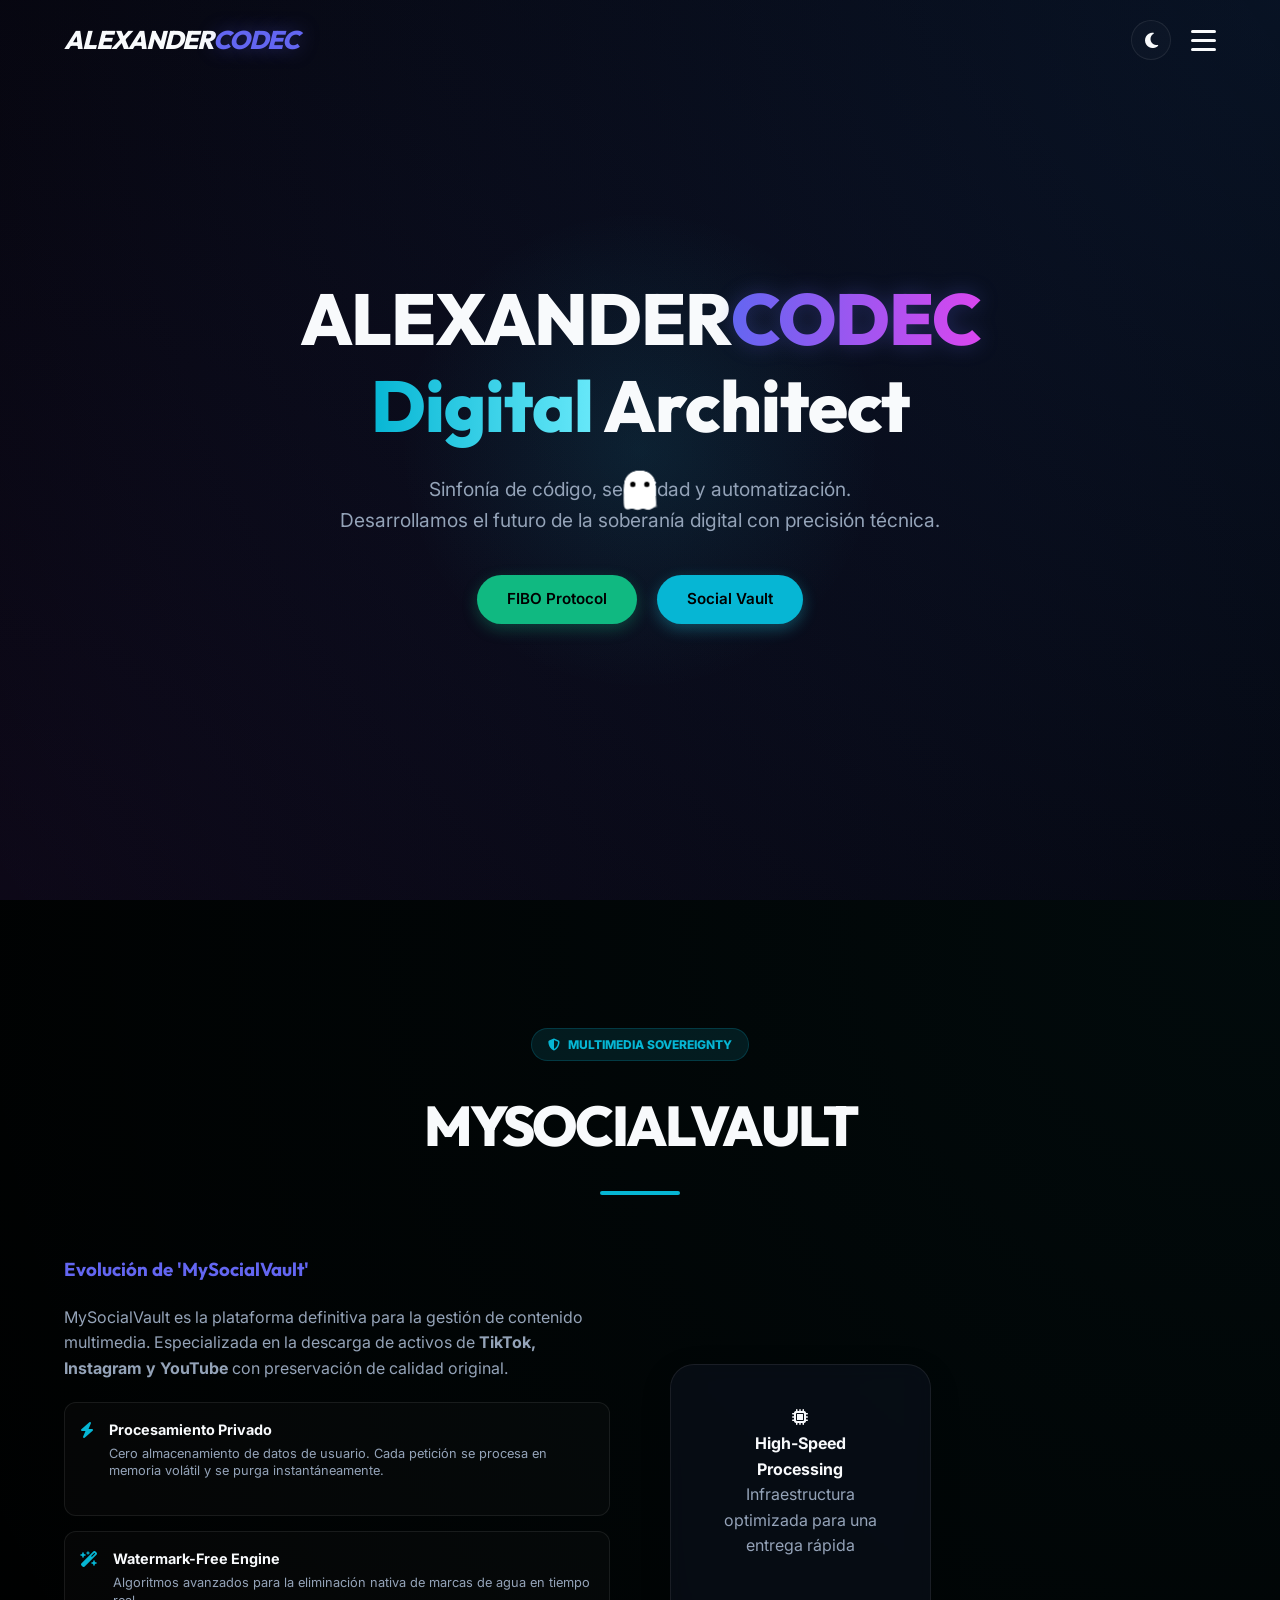
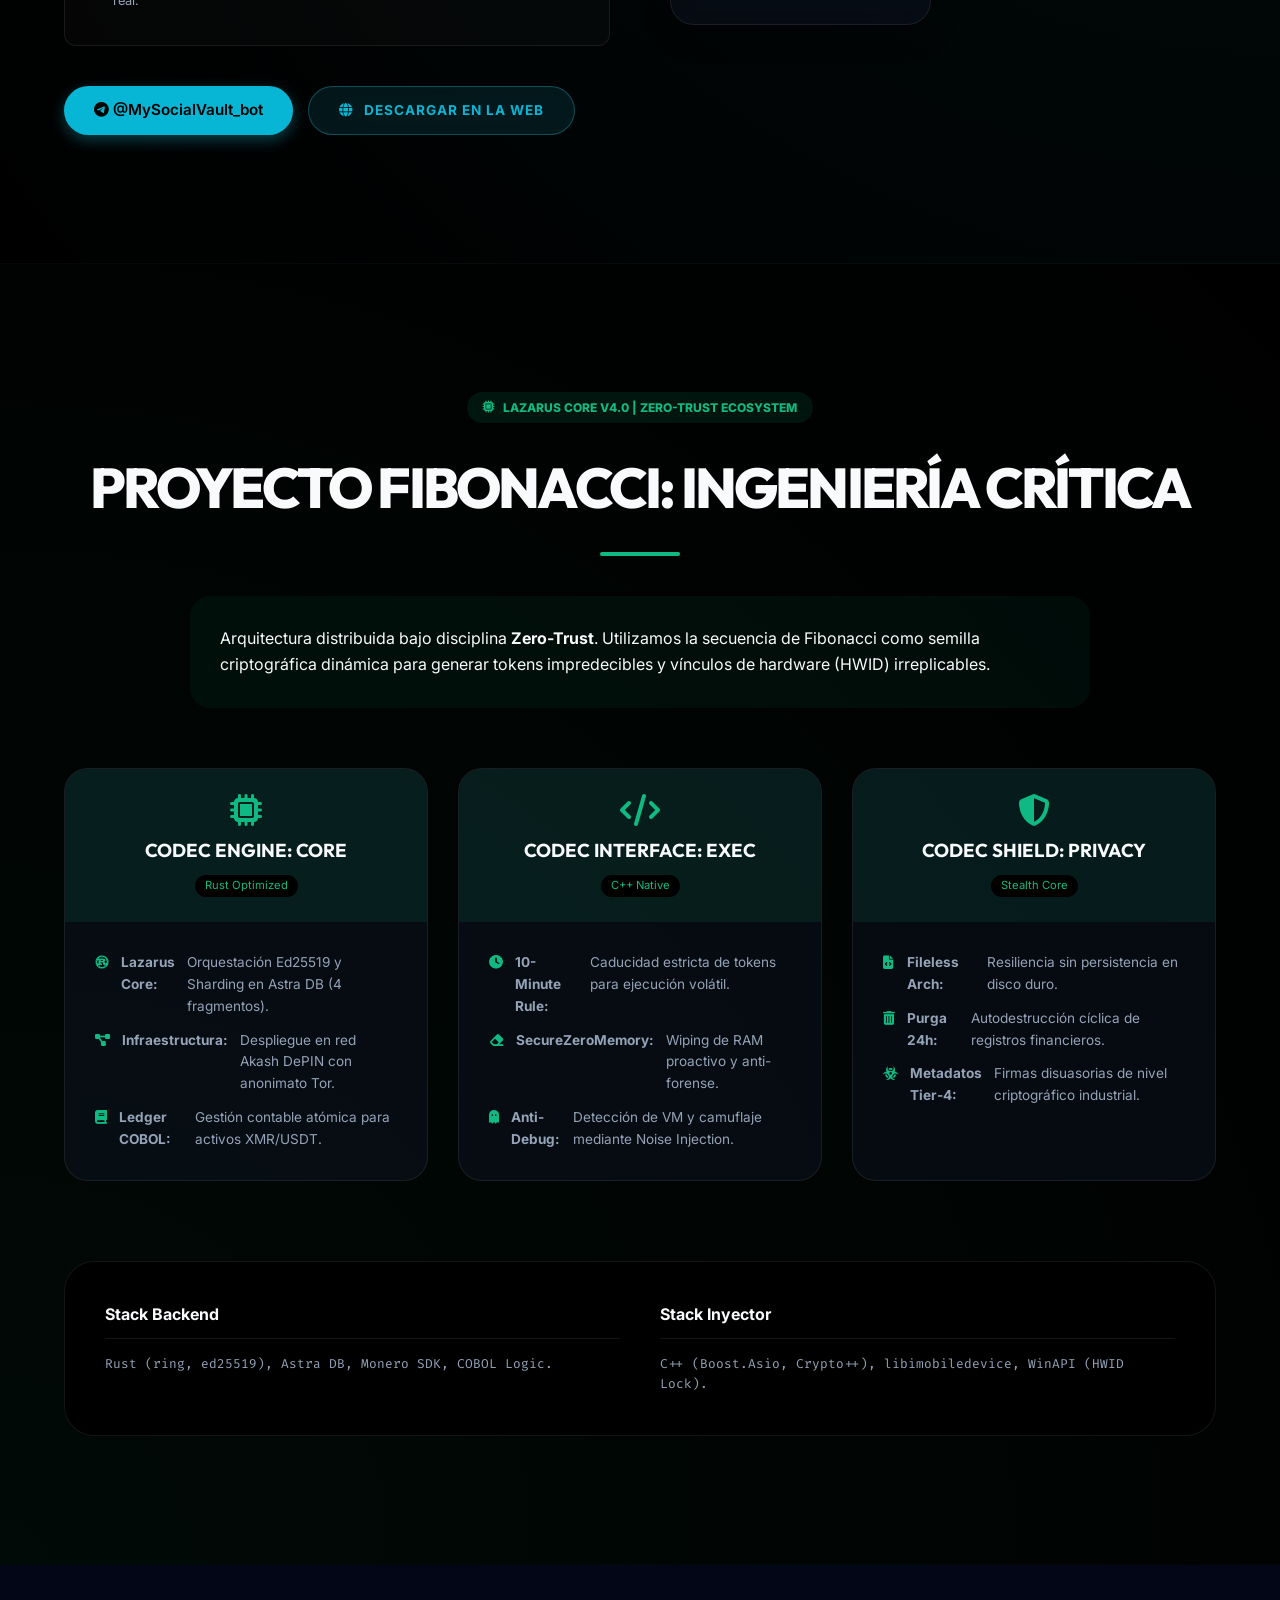
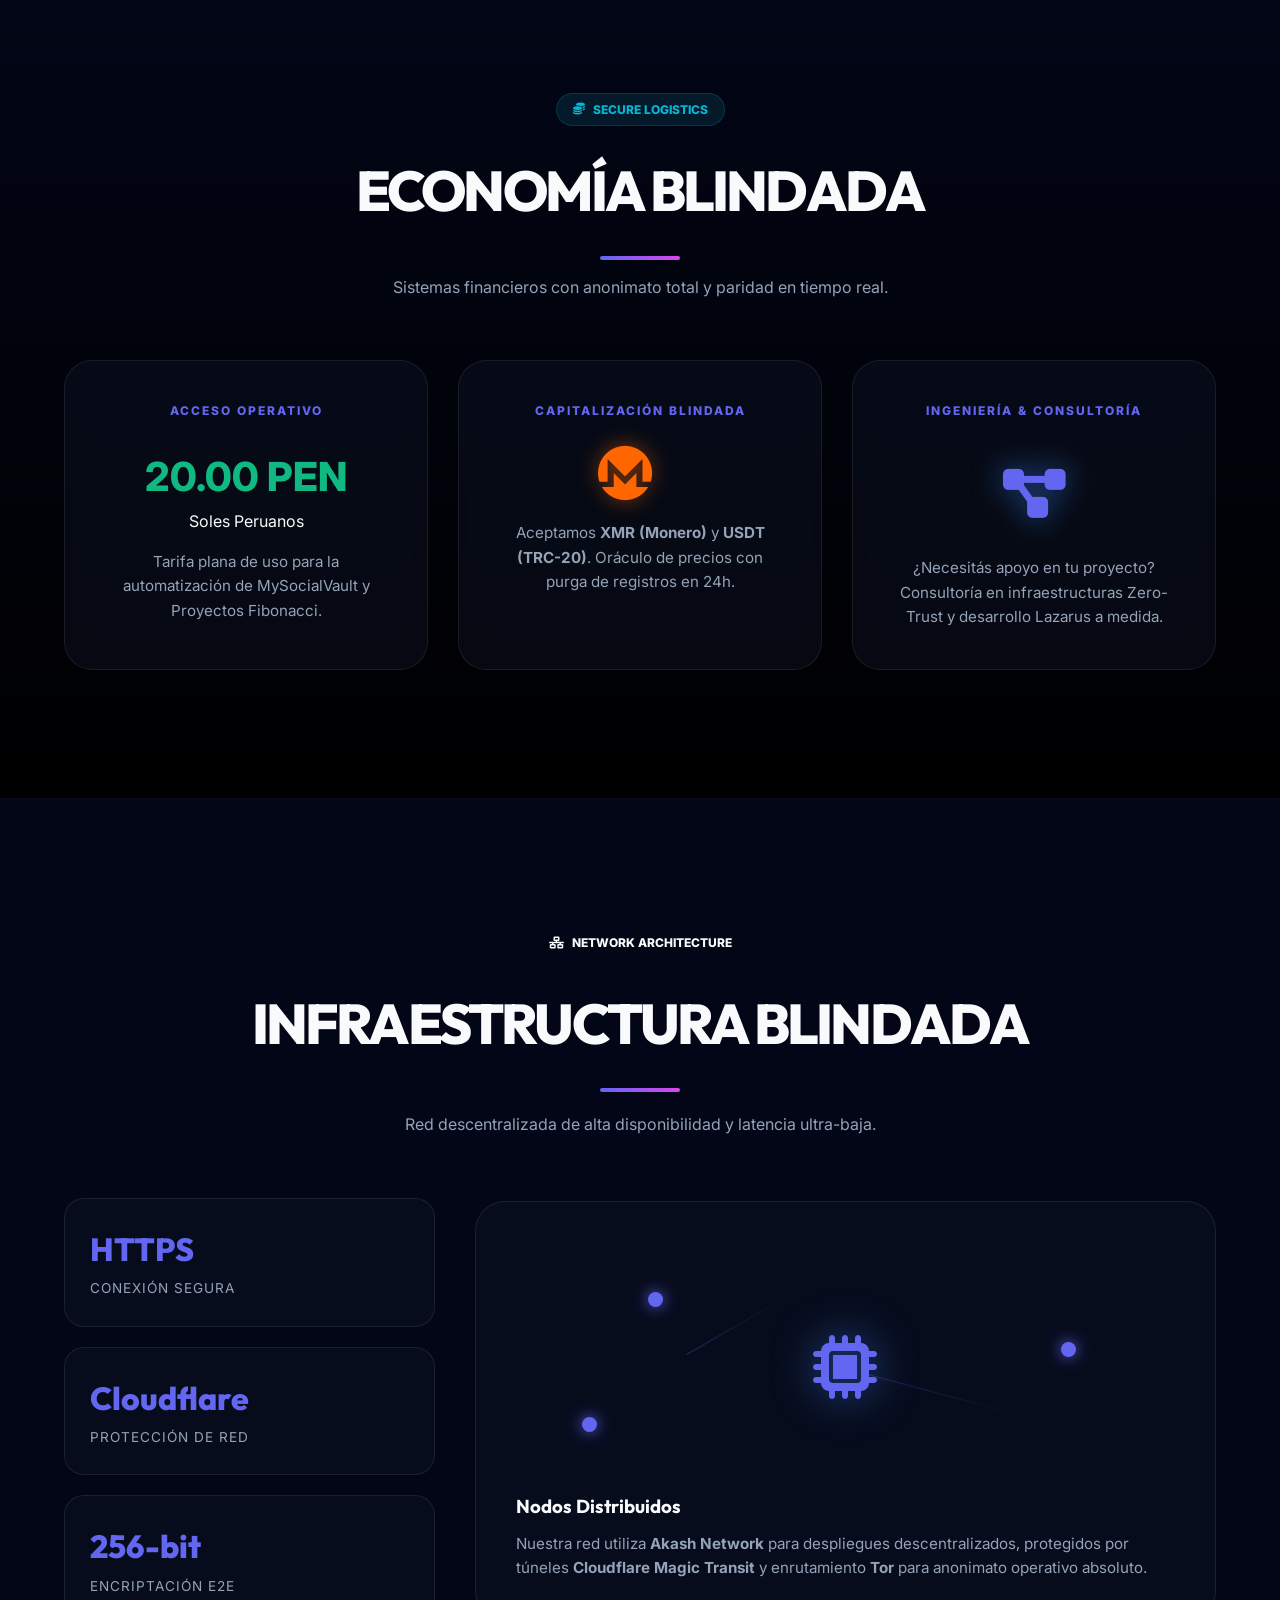
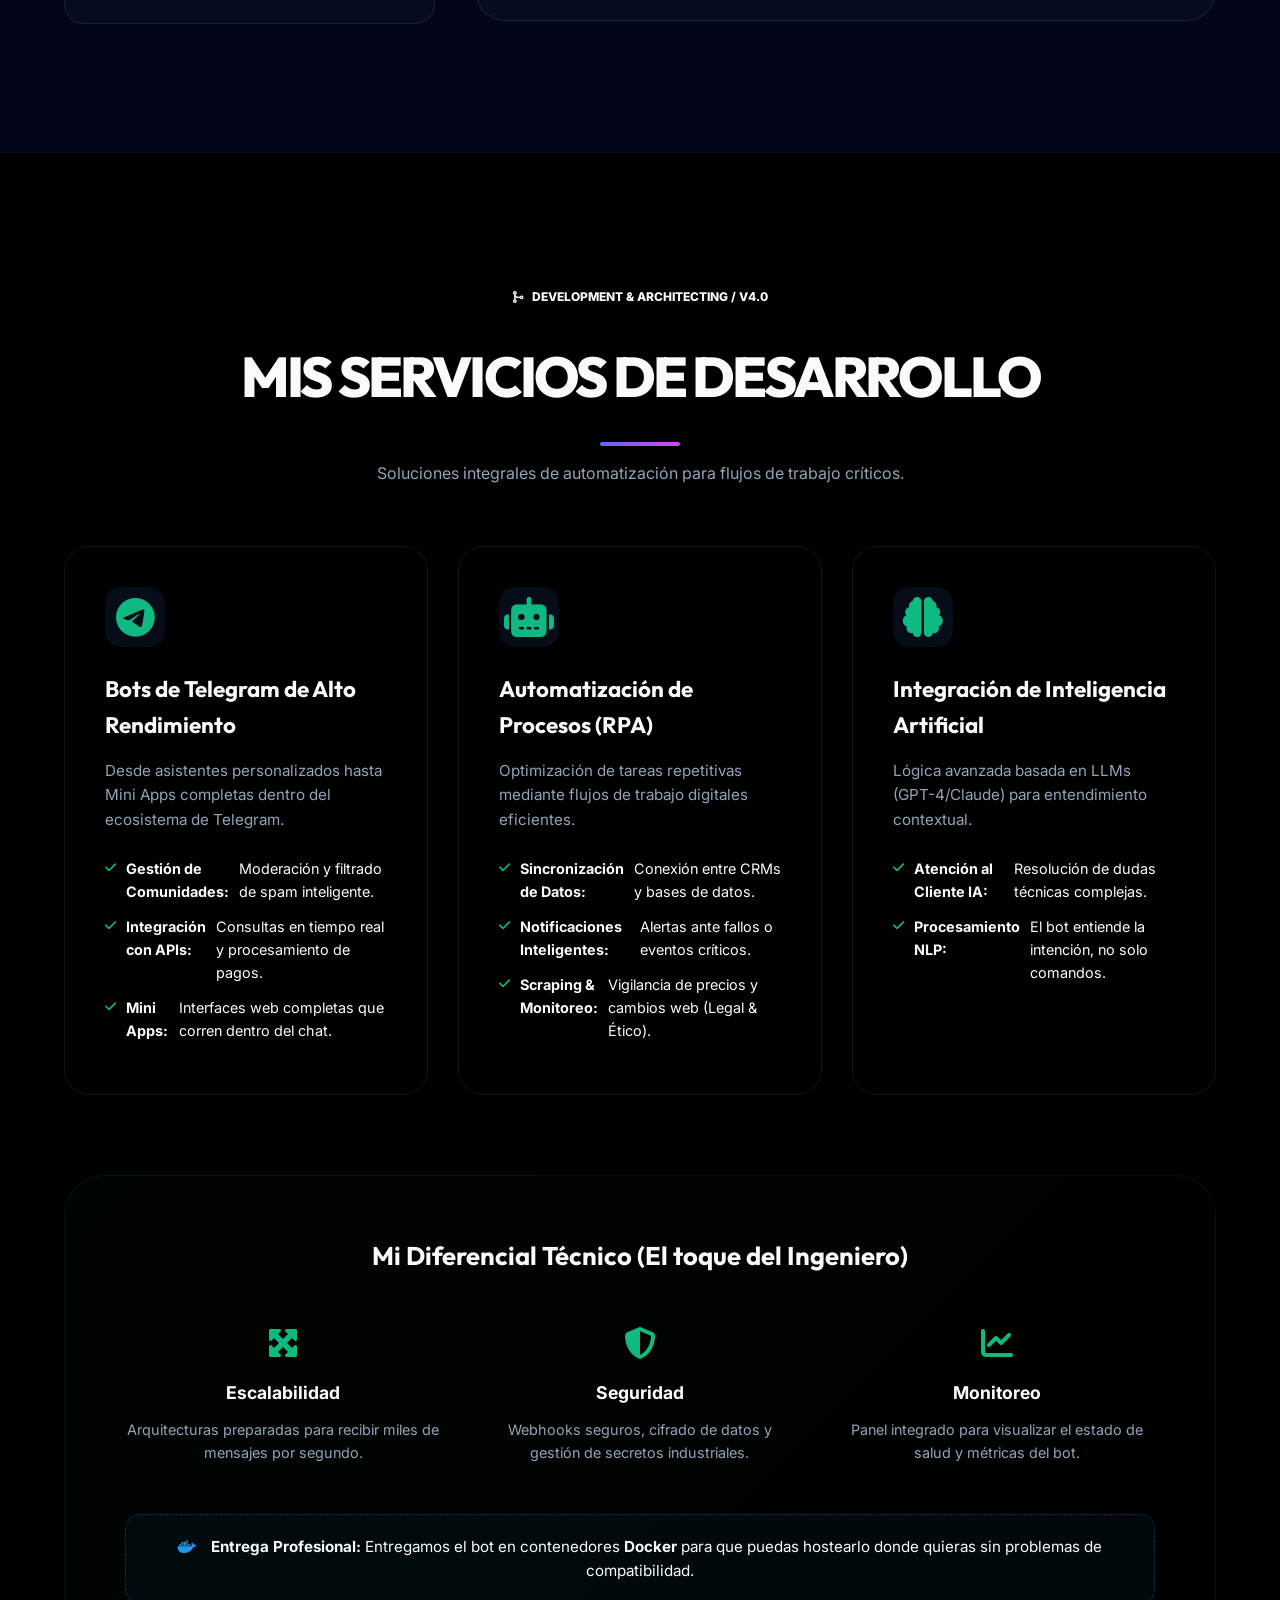
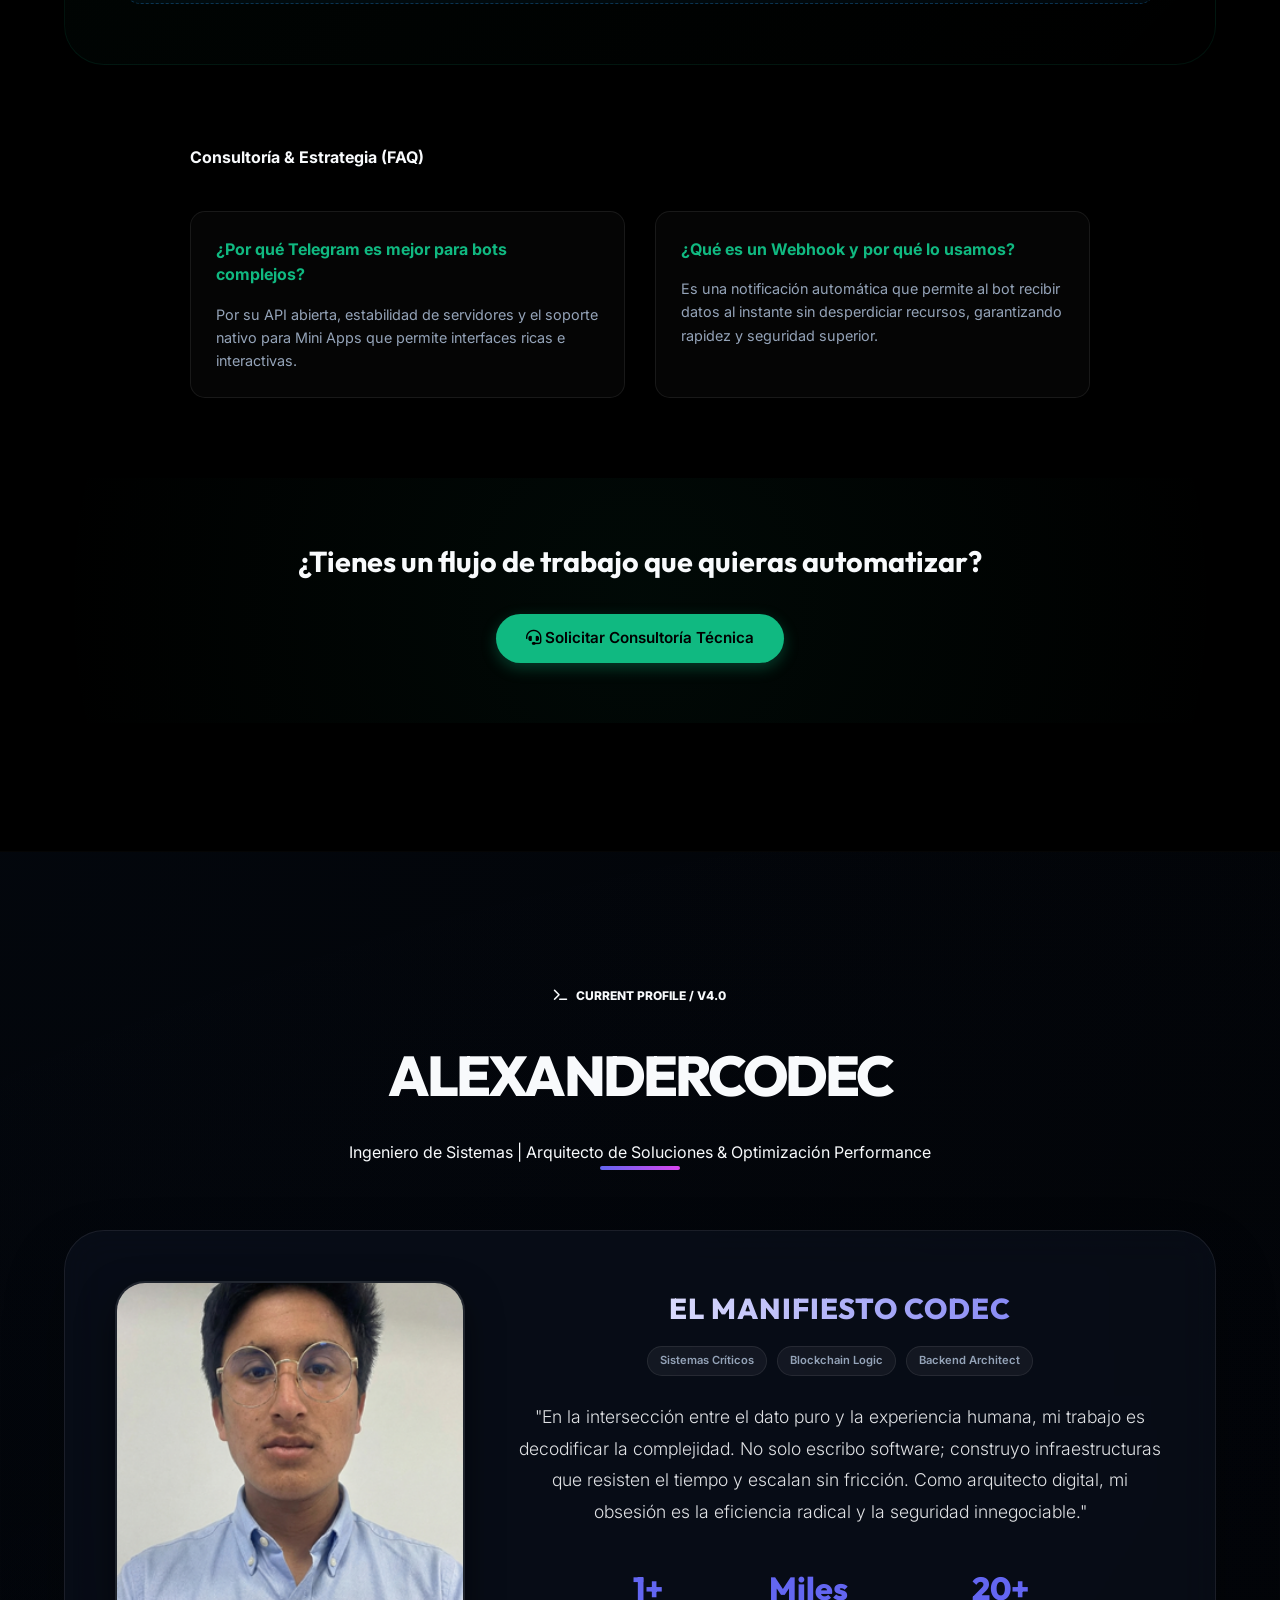
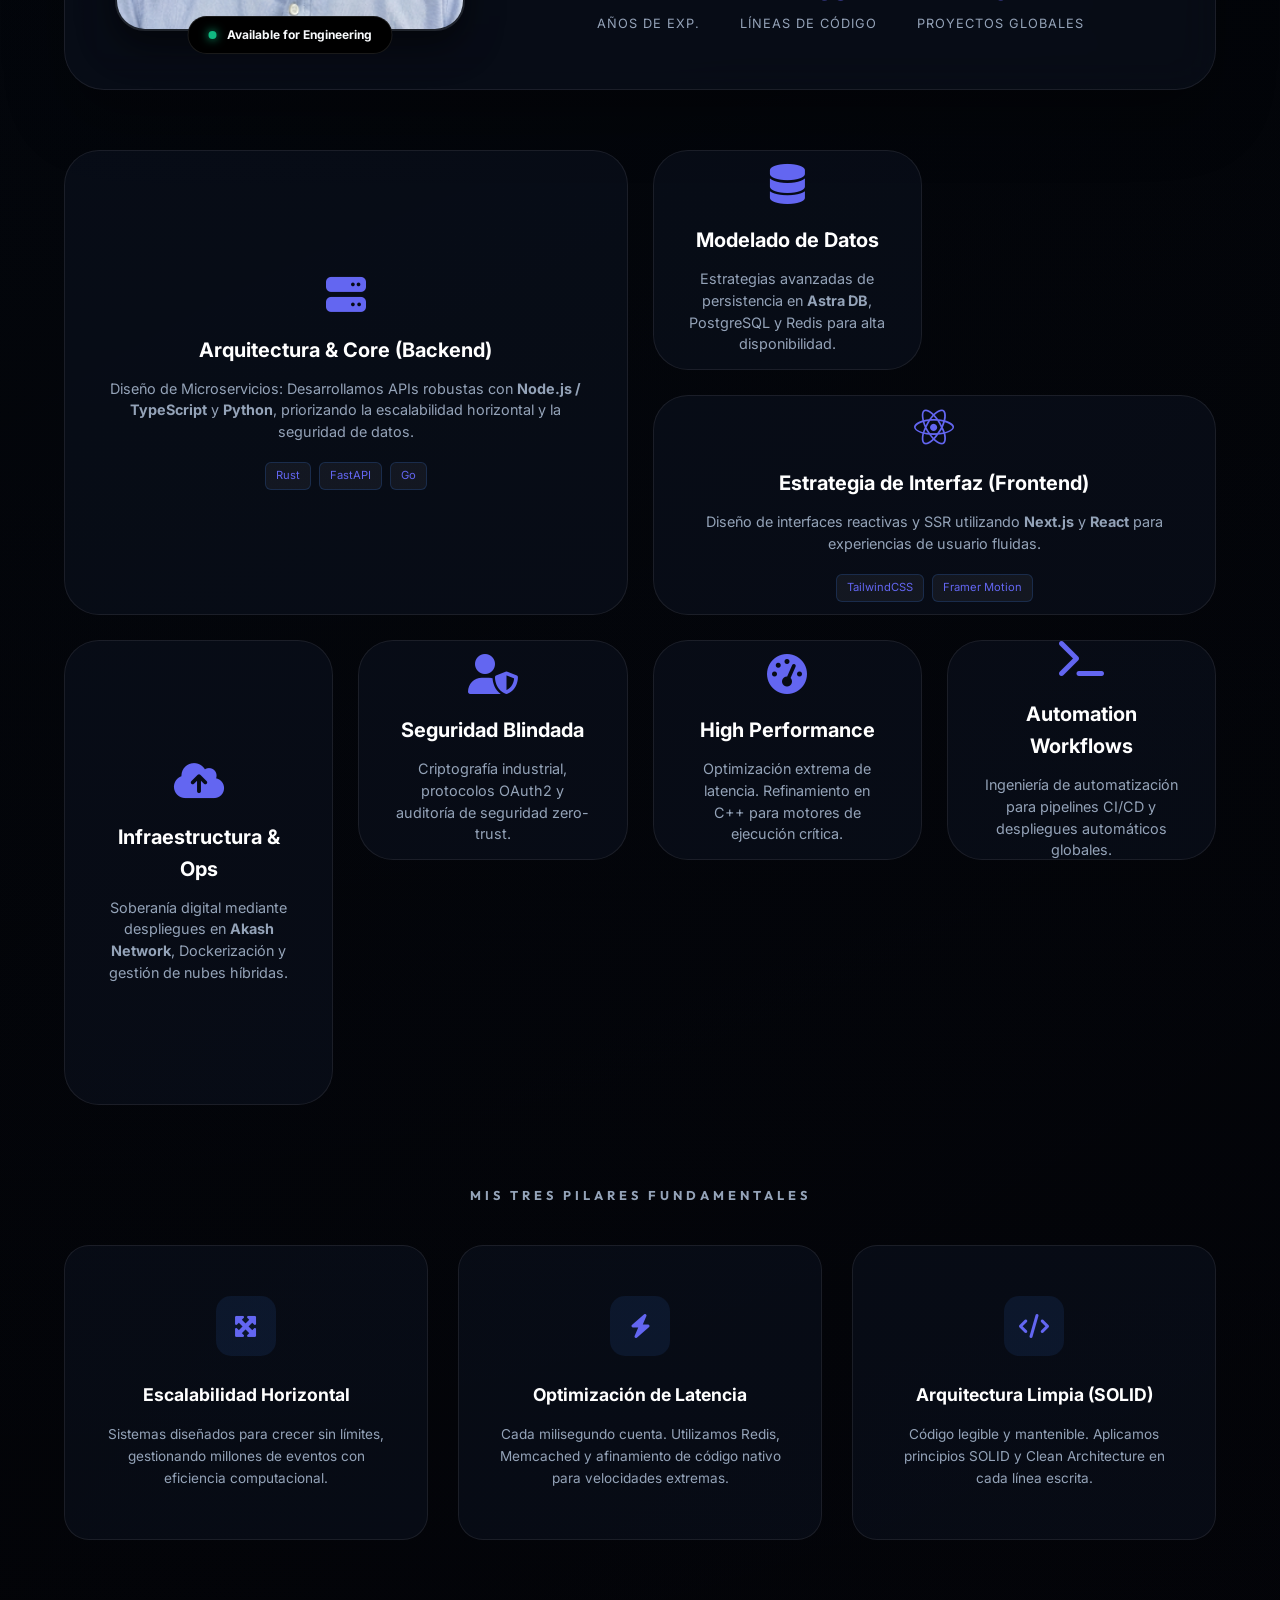
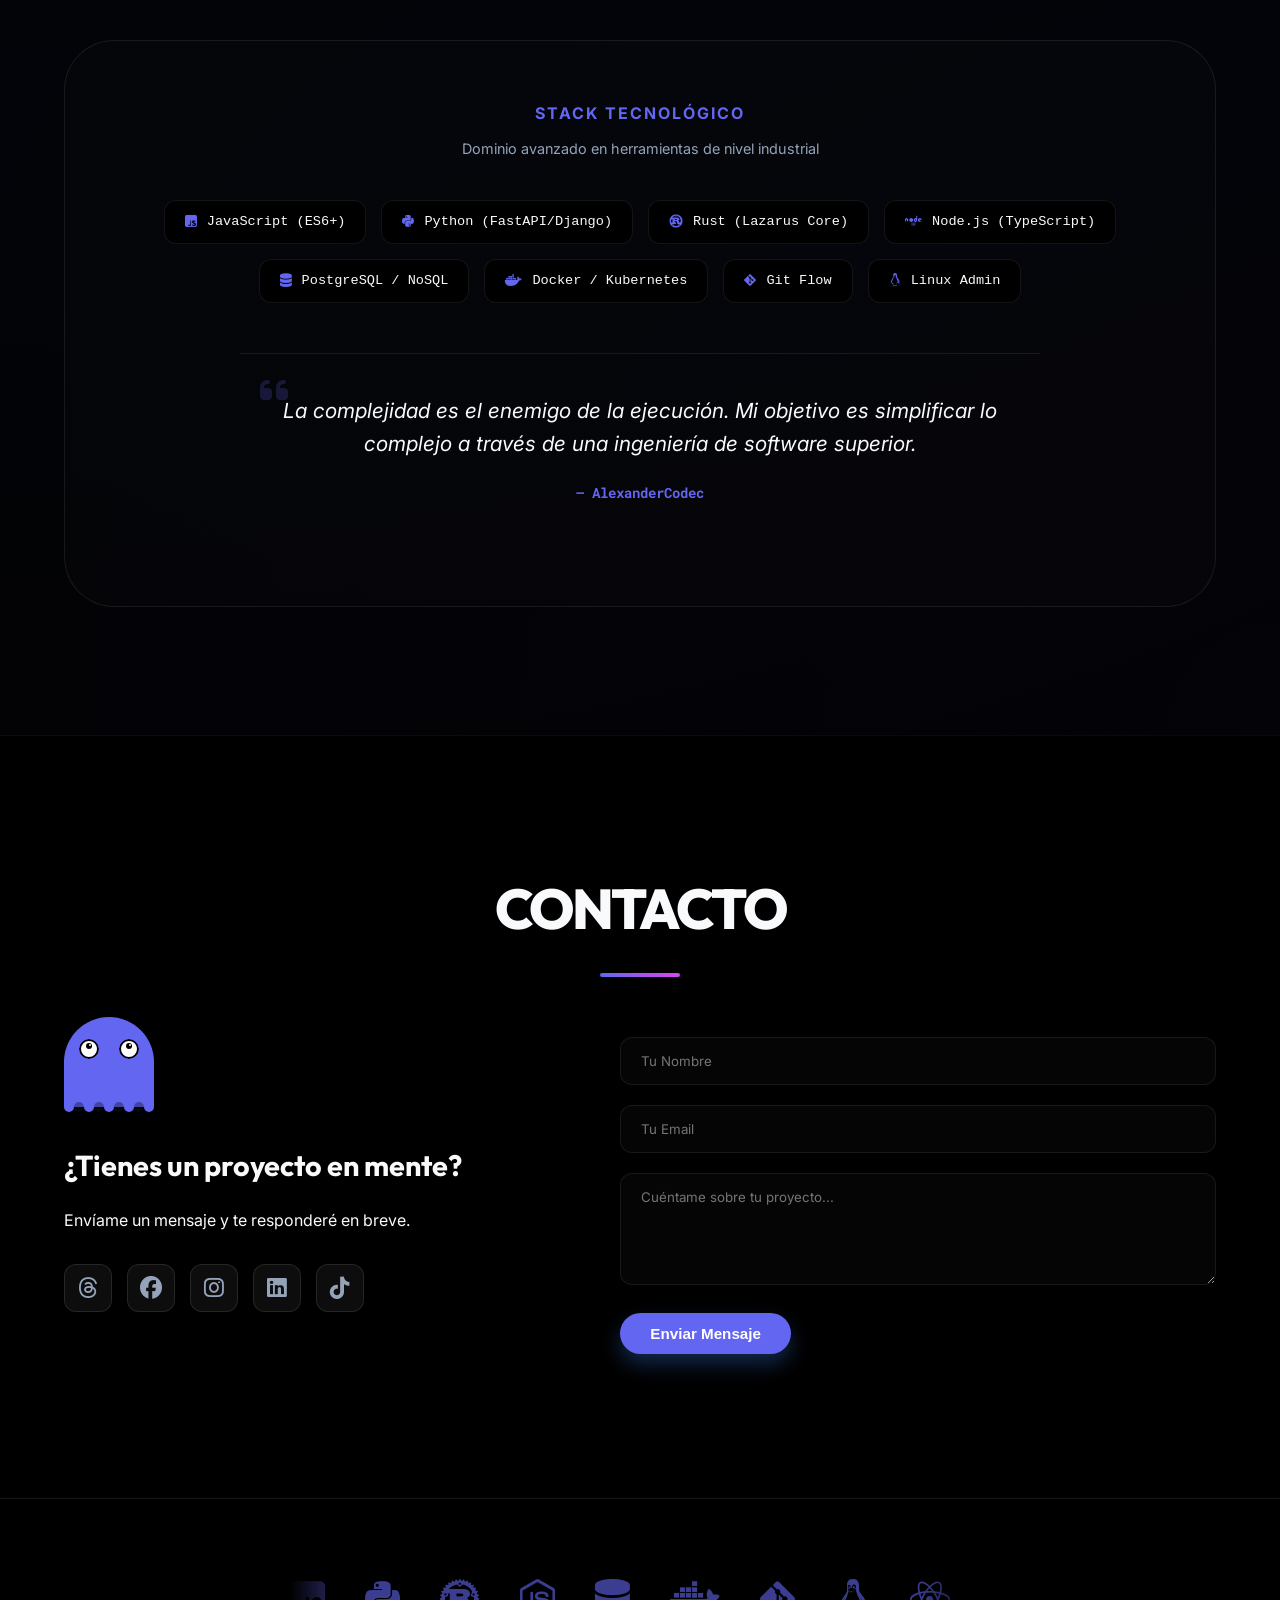
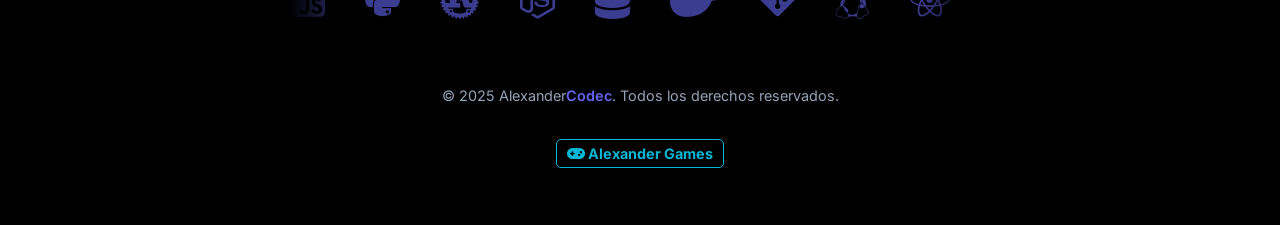
==== mi-pagina-web/index.html @ 1d6e9363 "Actualiza dominio a Render, suaviza afirmaciones sin respaldo y comprime logo Co-Authored-By: Claude" ====
<!DOCTYPE html>
<html lang="es">

<head>
    <meta charset="UTF-8">
    <meta name="viewport" content="width=device-width, initial-scale=1.0">
    <meta name="description"
        content="Nodo Central de SocialVault y Proyecto Fibonacci. Infraestructura blindada por Cloudflare.">
    <!-- Mejoras de SEO y Rastreo -->
    <meta name="keywords" content="Ingeniero de Sistemas, Arquitecto Digital, Zero-Trust, Ciberseguridad, Desarrollo Backend, Node.js, Rust, C++, Automatización, RPA, Bots Telegram">
    <meta name="author" content="AlexanderCodec">
    <meta name="robots" content="index, follow">
    <!-- (Opcional) link canonical si tienes el dominio final -->
    <link rel="canonical" href="https://alexander-desarrollador.onrender.com">
    <link rel="icon" type="image/png" href="./images/botmagico.dolloardimg.png">
    <meta name="google-site-verification" content="google0db20c63d58e0252" />
    <!-- SEO & Social Media -->
    <meta property="og:title" content="AlexanderCodec | Ingeniería Superior en C++, Rust y Automatización">
    <meta property="og:description"
        content="Nodo Central de SocialVault y Proyecto Fibonacci. Infraestructura blindada por Cloudflare.">
    <meta property="og:image" content="https://alexander-desarrollador.onrender.com/images/botmagico.dolloardimg.png">
    <meta property="og:type" content="website">
    <meta name="twitter:card" content="summary_large_image">
    <meta name="twitter:title" content="AlexanderCodec | Ingeniería Superior en C++, Rust y Automatización">
    <meta name="twitter:description"
        content="Nodo Central de SocialVault y Proyecto Fibonacci. Infraestructura blindada por Cloudflare.">
    <meta name="twitter:image" content="https://alexander-desarrollador.onrender.com/images/botmagico.dolloardimg.png">
    <title>AlexanderCodec</title>
    <link rel="shortcut icon" href="./images/botmagico.dolloardimg.png" type="image/png">
    <link rel="preconnect" href="https://fonts.googleapis.com">
    <link rel="preconnect" href="https://fonts.gstatic.com" crossorigin>
    <link
        href="https://fonts.googleapis.com/css2?family=Inter:wght@300;400;600;700&family=Outfit:wght@400;600;800&family=Fira+Code:wght@400;500&family=Roboto+Mono:wght@400;600&display=swap"
        rel="stylesheet">
    <link rel="stylesheet" href="https://cdnjs.cloudflare.com/ajax/libs/font-awesome/6.5.1/css/all.min.css">
    <link rel="stylesheet" href="style.css">
    <script src="https://challenges.cloudflare.com/turnstile/v0/api.js" async defer></script>
</head>

<body class="dark-mode">
    <script>
        (function () {
            const savedTheme = localStorage.getItem('theme');
            if (savedTheme === 'light') {
                document.body.classList.remove('dark-mode');
                document.body.classList.add('light-mode');
            }
        })();
    </script>
    <!-- Animación de carga eliminada a petición del usuario -->

    <nav id="navbar">
        <div class="nav-container">
            <a href="#hero" class="logo">Alexander<span>Codec</span></a>
            <ul class="nav-links" id="navLinks">
                <li><a href="#hero">Inicio</a></li>
                <li><a href="#vault-core">MySocialVault</a></li>
                <li><a href="#fibonacci-core">Proyecto Fibonacci</a></li>
                <li><a href="#economy">Economía</a></li>
                <li><a href="#infra">Infraestructura</a></li>
                <li><a href="#services">Servicios</a></li>
                <li><a href="#about">Sobre Mí</a></li>
                <li><a href="#contact">Contacto</a></li>
            </ul>
            <div class="nav-controls">
                <button id="themeToggle" class="theme-toggle" aria-label="Cambiar tema">
                    <i class="fas fa-moon"></i>
                </button>
                <div class="nav-toggle" id="navToggle">
                    <span></span>
                    <span></span>
                    <span></span>
                </div>
            </div>
        </div>
    </nav>

    <section id="hero" class="hero-section">
        <canvas id="binaryCanvas"></canvas>
        <div class="overlay"></div>
        <div class="hero-content">
            <h1 class="fade-in">ALEXANDER<span class="indigo-gradient">CODEC</span> <br><span
                    class="cyan">Digital</span> Architect</h1>
            <p class="fade-in-delay">Sinfonía de código, seguridad y automatización. <br>Desarrollamos el futuro de la
                soberanía digital con precisión técnica.</p>
            <div class="hero-btns fade-in-delay">
                <a href="#fibonacci-core" class="btn btn-emerald">FIBO Protocol</a>
                <a href="#vault-core" class="btn btn-cyan">Social Vault</a>
            </div>
        </div>
        <div class="scroll-indicator">
            <div class="mouse"></div>
        </div>
    </section>

    <!-- CORE 1: MySocialVault -->
    <section id="vault-core" class="vault-section section-padding">
        <div class="container">
            <div class="section-header">
                <span class="core-badge badge-cyan"><i class="fas fa-shield-alt"></i> Multimedia Sovereignty</span>
                <h2 class="reveal">MySocialVault</h2>
                <div class="accent-line" style="background: var(--cyan-core);"></div>
            </div>

            <div class="about-grid">
                <div class="about-text reveal">
                    <h3>Evolución de 'MySocialVault'</h3>
                    <p>MySocialVault es la plataforma definitiva para la gestión de contenido multimedia. Especializada
                        en la descarga de activos de <strong>TikTok, Instagram y YouTube</strong> con preservación de
                        calidad original.</p>
                    <ul class="fibo-list">
                        <li class="fibo-item">
                            <i class="fas fa-bolt" style="color: var(--cyan-core);"></i>
                            <div>
                                <h4>Procesamiento Privado</h4>
                                <p>Cero almacenamiento de datos de usuario. Cada petición se procesa en memoria volátil
                                    y se purga instantáneamente.</p>
                            </div>
                        </li>
                        <li class="fibo-item">
                            <i class="fas fa-wand-magic-sparkles" style="color: var(--cyan-core);"></i>
                            <div>
                                <h4>Watermark-Free Engine</h4>
                                <p>Algoritmos avanzados para la eliminación nativa de marcas de agua en tiempo real.</p>
                            </div>
                        </li>
                    </ul>
                    <div class="about-actions" style="display: flex; gap: 15px; flex-wrap: wrap;">
                        <a href="https://telegram.me/MySocialVault_bot" class="btn btn-cyan tg-link" target="_blank">
                            <i class="fab fa-telegram-plane"></i> @MySocialVault_bot
                        </a>
                        <a href="https://socialvault-core.onrender.com/" class="btn btn-glass-cyan" target="_blank">
                            <i class="fas fa-globe"></i> Descargar en la Web
                        </a>
                    </div>
                </div>
                <div class="about-stats reveal">
                    <div class="glass-card cyan-edge"
                        style="padding: 40px; border-radius: 24px; background: var(--card-bg); backdrop-filter: blur(10px); text-align: center;">
                        <i class="fas fa-microchip vault-icon"></i>
                        <h4>High-Speed Processing</h4>
                        <p>Infraestructura optimizada para una entrega rápida</p>
                    </div>
                </div>
            </div>
        </div>
    </section>

    <!-- CORE 2: Proyecto Fibonacci (Lazarus Core v4.0) -->
    <section id="fibonacci-core" class="fibonacci-section section-padding bg-alt">
        <div class="container">
            <div class="section-header">
                <span class="core-badge badge-emerald"><i class="fas fa-microchip"></i> Lazarus Core v4.0 | Zero-Trust
                    Ecosystem</span>
                <h2 class="reveal">Proyecto Fibonacci: Ingeniería Crítica</h2>
                <div class="accent-line" style="background: var(--emerald-core);"></div>
                <div class="philosophy-box reveal">
                    <p>Arquitectura distribuida bajo disciplina <strong>Zero-Trust</strong>. Utilizamos la secuencia de
                        Fibonacci como semilla criptográfica dinámica para generar tokens impredecibles y vínculos de
                        hardware (HWID) irreplicables.</p>
                </div>
            </div>

            <div class="modules-grid expanded reveal">
                <!-- Módulo A: El Cerebro -->
                <div class="module-card design-v4">
                    <div class="module-header">
                        <i class="fas fa-microchip"></i>
                        <h3>CODEC ENGINE: CORE</h3>
                        <span class="version-tag">Rust Optimized</span>
                    </div>
                    <div class="module-body">
                        <ul class="tech-stack-list">
                            <li><i class="fab fa-rust"></i> <strong>Lazarus Core:</strong> Orquestación Ed25519 y
                                Sharding en Astra DB (4 fragmentos).</li>
                            <li><i class="fas fa-project-diagram"></i> <strong>Infraestructura:</strong> Despliegue en
                                red Akash DePIN con anonimato Tor.</li>
                            <li><i class="fas fa-book"></i> <strong>Ledger COBOL:</strong> Gestión contable atómica para
                                activos XMR/USDT.</li>
                        </ul>
                    </div>
                </div>

                <!-- Módulo B: El Brazo -->
                <div class="module-card design-v4">
                    <div class="module-header">
                        <i class="fas fa-code"></i>
                        <h3>CODEC INTERFACE: EXEC</h3>
                        <span class="version-tag">C++ Native</span>
                    </div>
                    <div class="module-body">
                        <ul class="tech-stack-list">
                            <li><i class="fas fa-clock"></i> <strong>10-Minute Rule:</strong> Caducidad estricta de
                                tokens para ejecución volátil.</li>
                            <li><i class="fas fa-eraser"></i> <strong>SecureZeroMemory:</strong> Wiping de RAM proactivo
                                y anti-forense.</li>
                            <li><i class="fas fa-ghost"></i> <strong>Anti-Debug:</strong> Detección de VM y camuflaje
                                mediante Noise Injection.</li>
                        </ul>
                    </div>
                </div>

                <!-- Módulo C: PsyOps -->
                <div class="module-card design-v4">
                    <div class="module-header">
                        <i class="fas fa-shield-alt"></i>
                        <h3>CODEC SHIELD: PRIVACY</h3>
                        <span class="version-tag">Stealth Core</span>
                    </div>
                    <div class="module-body">
                        <ul class="tech-stack-list">
                            <li><i class="fas fa-file-code"></i> <strong>Fileless Arch:</strong> Resiliencia sin
                                persistencia en disco duro.</li>
                            <li><i class="fas fa-trash-alt"></i> <strong>Purga 24h:</strong> Autodestrucción cíclica de
                                registros financieros.</li>
                            <li><i class="fas fa-biohazard"></i> <strong>Metadatos Tier-4:</strong> Firmas disuasorias
                                de nivel criptográfico industrial.</li>
                        </ul>
                    </div>
                </div>
            </div>

            <div class="tech-inventory reveal">
                <div class="inventory-grid">
                    <div class="inventory-col">
                        <h5>Stack Backend</h5>
                        <p>Rust (ring, ed25519), Astra DB, Monero SDK, COBOL Logic.</p>
                    </div>
                    <div class="inventory-col">
                        <h5>Stack Inyector</h5>
                        <p>C++ (Boost.Asio, Crypto++), libimobiledevice, WinAPI (HWID Lock).</p>
                    </div>
                </div>
            </div>
        </div>
    </section>

    <!-- ECONOMY: Economía Blindada -->
    <section id="economy" class="economy-section section-padding">
        <div class="container">
            <div class="section-header">
                <span class="core-badge badge-cyan"><i class="fas fa-coins"></i> Secure Logistics</span>
                <h2 class="reveal">Economía Blindada</h2>
                <div class="accent-line"></div>
                <p style="margin-top: 15px; color: var(--text-muted);">Sistemas financieros con anonimato total y
                    paridad en tiempo real.</p>
            </div>

            <div class="economy-grid reveal">
                <!-- Tarjeta 1: Acceso / Precio -->
                <div class="economy-card-premium">
                    <span class="economy-label">Acceso Operativo</span>
                    <div class="price-box">
                        <span class="currency-symbol">20.00 PEN</span>
                        <p>Soles Peruanos</p>
                    </div>
                    <p class="eco-desc">Tarifa plana de uso para la automatización de MySocialVault y Proyectos
                        Fibonacci.</p>
                </div>

                <!-- Tarjeta 2: Crypto Anónima -->
                <div class="economy-card-premium">
                    <span class="economy-label">Capitalización Blindada</span>
                    <div class="crypto-icons">
                        <i class="fab fa-monero xmr-neon"></i>
                        <i class="fas fa-tether usdt-neon"></i>
                    </div>
                    <p class="eco-desc">Aceptamos <strong>XMR (Monero)</strong> y <strong>USDT (TRC-20)</strong>.
                        Oráculo de precios con purga de registros en 24h.</p>
                </div>

                <!-- Tarjeta 3: Consultoría / Soporte -->
                <div class="economy-card-premium">
                    <span class="economy-label">Ingeniería & Consultoría</span>
                    <div class="price-box">
                        <i class="fas fa-project-diagram infra-icon-glow"></i>
                    </div>
                    <p class="eco-desc">¿Necesitás apoyo en tu proyecto? Consultoría en infraestructuras Zero-Trust y
                        desarrollo Lazarus a medida.</p>
                </div>
            </div>
        </div>
    </section>

    <!-- INFRA: Infraestructura de Red Blindada -->
    <section id="infra" class="infra-section section-padding bg-alt">
        <div class="container">
            <div class="section-header">
                <span class="core-badge"><i class="fas fa-network-wired"></i> Network Architecture</span>
                <h2 class="reveal">Infraestructura Blindada</h2>
                <div class="accent-line"></div>
                <p style="margin-top: 20px; color: var(--text-muted);">Red descentralizada de alta disponibilidad y
                    latencia ultra-baja.</p>
            </div>

            <div class="infra-grid reveal">
                <div class="infra-stats">
                    <div class="stat-item">
                        <span class="stat-value">HTTPS</span>
                        <span class="stat-label">Conexión Segura</span>
                    </div>
                    <div class="stat-item">
                        <span class="stat-value">Cloudflare</span>
                        <span class="stat-label">Protección de Red</span>
                    </div>
                    <div class="stat-item">
                        <span class="stat-value">256-bit</span>
                        <span class="stat-label">Encriptación E2E</span>
                    </div>
                </div>

                <div class="network-map-container">
                    <div class="network-visual">
                        <div class="node-pulse node-1"></div>
                        <div class="node-pulse node-2"></div>
                        <div class="node-pulse node-3"></div>
                        <div class="node-line line-1"></div>
                        <div class="node-line line-2"></div>
                        <i class="fas fa-microchip network-core-icon"></i>
                    </div>
                    <div class="infra-info">
                        <h3>Nodos Distribuidos</h3>
                        <p>Nuestra red utiliza <strong>Akash Network</strong> para despliegues descentralizados,
                            protegidos por túneles <strong>Cloudflare Magic Transit</strong> y enrutamiento
                            <strong>Tor</strong> para anonimato operativo absoluto.
                        </p>
                    </div>
                </div>
            </div>
        </div>
    </section>

    <!-- SERVICES: Servicios de Alto Rendimiento -->
    <section id="services" class="services-section section-padding">
        <div class="container">
            <div class="section-header">
                <span class="core-badge"><i class="fas fa-code-merge"></i> Development & Architecting / v4.0</span>
                <h2 class="reveal">Mis Servicios de Desarrollo</h2>
                <div class="accent-line"></div>
                <p style="margin-top: 15px; color: var(--text-muted);">Soluciones integrales de automatización para
                    flujos de trabajo críticos.</p>
            </div>

            <div class="services-grid-new reveal">
                <!-- 1. Bots de Telegram -->
                <div class="service-card-modern">
                    <div class="card-icon"><i class="fab fa-telegram"></i></div>
                    <h3>Bots de Telegram de Alto Rendimiento</h3>
                    <p>Desde asistentes personalizados hasta Mini Apps completas dentro del ecosistema de Telegram.</p>
                    <ul class="service-list-mini">
                        <li><i class="fas fa-check"></i> <strong>Gestión de Comunidades:</strong> Moderación y filtrado
                            de spam inteligente.</li>
                        <li><i class="fas fa-check"></i> <strong>Integración con APIs:</strong> Consultas en tiempo real
                            y procesamiento de pagos.</li>
                        <li><i class="fas fa-check"></i> <strong>Mini Apps:</strong> Interfaces web completas que corren
                            dentro del chat.</li>
                    </ul>
                </div>

                <!-- 2. RPA & Workflows -->
                <div class="service-card-modern">
                    <div class="card-icon"><i class="fas fa-robot"></i></div>
                    <h3>Automatización de Procesos (RPA)</h3>
                    <p>Optimización de tareas repetitivas mediante flujos de trabajo digitales eficientes.</p>
                    <ul class="service-list-mini">
                        <li><i class="fas fa-check"></i> <strong>Sincronización de Datos:</strong> Conexión entre CRMs y
                            bases de datos.</li>
                        <li><i class="fas fa-check"></i> <strong>Notificaciones Inteligentes:</strong> Alertas ante
                            fallos o eventos críticos.</li>
                        <li><i class="fas fa-check"></i> <strong>Scraping & Monitoreo:</strong> Vigilancia de precios y
                            cambios web (Legal & Ético).</li>
                    </ul>
                </div>

                <!-- 3. IA & LLMs -->
                <div class="service-card-modern">
                    <div class="card-icon"><i class="fas fa-brain"></i></div>
                    <h3>Integración de Inteligencia Artificial</h3>
                    <p>Lógica avanzada basada en LLMs (GPT-4/Claude) para entendimiento contextual.</p>
                    <ul class="service-list-mini">
                        <li><i class="fas fa-check"></i> <strong>Atención al Cliente IA:</strong> Resolución de dudas
                            técnicas complejas.</li>
                        <li><i class="fas fa-check"></i> <strong>Procesamiento NLP:</strong> El bot entiende la
                            intención, no solo comandos.</li>
                    </ul>
                </div>
            </div>

            <!-- Diferencial Técnico -->
            <div class="technical-diff-container reveal">
                <h3 class="mono-title">Mi Diferencial Técnico (El toque del Ingeniero)</h3>
                <div class="diff-grid">
                    <div class="diff-item">
                        <i class="fas fa-expand-arrows-alt"></i>
                        <h5>Escalabilidad</h5>
                        <p>Arquitecturas preparadas para recibir miles de mensajes por segundo.</p>
                    </div>
                    <div class="diff-item">
                        <i class="fas fa-shield-alt"></i>
                        <h5>Seguridad</h5>
                        <p>Webhooks seguros, cifrado de datos y gestión de secretos industriales.</p>
                    </div>
                    <div class="diff-item">
                        <i class="fas fa-chart-line"></i>
                        <h5>Monitoreo</h5>
                        <p>Panel integrado para visualizar el estado de salud y métricas del bot.</p>
                    </div>
                </div>
                <div class="docker-banner">
                    <p><i class="fab fa-docker"></i> <strong>Entrega Profesional:</strong> Entregamos el bot en
                        contenedores <strong>Docker</strong> para que puedas hostearlo donde quieras sin problemas de
                        compatibilidad.</p>
                </div>
            </div>

            <!-- FAQ Section -->
            <div class="faq-container reveal">
                <h4 class="mono-title">Consultoría & Estrategia (FAQ)</h4>
                <div class="faq-grid">
                    <div class="faq-item">
                        <h5>¿Por qué Telegram es mejor para bots complejos?</h5>
                        <p>Por su API abierta, estabilidad de servidores y el soporte nativo para Mini Apps que permite
                            interfaces ricas e interactivas.</p>
                    </div>
                    <div class="faq-item">
                        <h5>¿Qué es un Webhook y por qué lo usamos?</h5>
                        <p>Es una notificación automática que permite al bot recibir datos al instante sin desperdiciar
                            recursos, garantizando rapidez y seguridad superior.</p>
                    </div>
                </div>
            </div>

            <div class="services-cta reveal">
                <h3>¿Tienes un flujo de trabajo que quieras automatizar?</h3>
                <a href="#contact" class="btn btn-emerald btn-lg"><i class="fas fa-headset"></i> Solicitar Consultoría
                    Técnica</a>
            </div>
        </div>
    </section>


    <!-- ABOUT: Perfil de Ingeniería -->
    <section id="about" class="about-me-section section-padding">
        <div class="container">
            <div class="section-header">
                <span class="core-badge"><i class="fas fa-terminal"></i> Current Profile / v4.0</span>
                <h2 class="reveal">Alexander<span>Codec</span></h2>
                <p class="role-subtitle reveal">Ingeniero de Sistemas | Arquitecto de Soluciones & Optimización
                    Performance</p>
                <div class="accent-line"></div>
            </div>

            <!-- New Professional Bio Card -->
            <div class="profile-bio-container reveal">
                <div class="profile-card">
                    <div class="profile-img-box">
                        <img src="./images/alexander_avatar.png" alt="AlexanderCodec Avatar" class="profile-avatar" oncontextmenu="return false;" draggable="false">
                        <div class="status-indicator">
                            <span class="pulse"></span>
                            Available for Engineering
                        </div>
                    </div>
                    <div class="profile-info">
                        <div class="info-header">
                            <h3>EL MANIFIESTO CODEC</h3>
                            <div class="badge-row">
                                <span class="tech-pill-sm">Sistemas Críticos</span>
                                <span class="tech-pill-sm">Blockchain Logic</span>
                                <span class="tech-pill-sm">Backend Architect</span>
                            </div>
                        </div>
                        <p class="bio-text">
                            "En la intersección entre el dato puro y la experiencia humana, mi trabajo es decodificar la
                            complejidad. No solo escribo software; construyo infraestructuras que resisten el tiempo y
                            escalan sin fricción. Como arquitecto digital, mi obsesión es la eficiencia radical y la
                            seguridad innegociable."
                        </p>
                        <div class="bio-stats">
                            <div class="bio-stat-item">
                                <span class="stat-num">1+</span>
                                <span class="stat-txt">Años de Exp.</span>
                            </div>
                            <div class="bio-stat-item">
                                <span class="stat-num">Miles</span>
                                <span class="stat-txt">Líneas de Código</span>
                            </div>
                            <div class="bio-stat-item">
                                <span class="stat-num">20+</span>
                                <span class="stat-txt">Proyectos Globales</span>
                            </div>
                        </div>
                    </div>
                </div>
            </div>

            <!-- Bento Grid of Mastery (Refinado) -->
            <div class="bento-grid-container reveal">
                <div class="bento-item main-back">
                    <div class="bento-content">
                        <i class="fas fa-server"></i>
                        <h4>Arquitectura & Core (Backend)</h4>
                        <p>Diseño de Microservicios: Desarrollamos APIs robustas con <strong>Node.js /
                                TypeScript</strong> y <strong>Python</strong>, priorizando la escalabilidad horizontal y
                            la seguridad de datos.</p>
                        <div class="bento-tags">
                            <span class="tag-pill">Rust</span>
                            <span class="tag-pill">FastAPI</span>
                            <span class="tag-pill">Go</span>
                        </div>
                    </div>
                    <div class="bento-blur-glow cyan-glow"></div>
                </div>

                <div class="bento-item data-block">
                    <div class="bento-content">
                        <i class="fas fa-database"></i>
                        <h4>Modelado de Datos</h4>
                        <p>Estrategias avanzadas de persistencia en <strong>Astra DB</strong>, PostgreSQL y Redis para
                            alta disponibilidad.</p>
                    </div>
                    <div class="bento-blur-glow green-glow"></div>
                </div>

                <div class="bento-item front-block">
                    <div class="bento-content">
                        <i class="fab fa-react"></i>
                        <h4>Estrategia de Interfaz (Frontend)</h4>
                        <p>Diseño de interfaces reactivas y SSR utilizando <strong>Next.js</strong> y
                            <strong>React</strong> para experiencias de usuario fluidas.
                        </p>
                        <div class="bento-tags">
                            <span class="tag-pill">TailwindCSS</span>
                            <span class="tag-pill">Framer Motion</span>
                        </div>
                    </div>
                    <div class="bento-blur-glow purple-glow"></div>
                </div>

                <div class="bento-item infra-block">
                    <div class="bento-content">
                        <i class="fas fa-cloud-upload-alt"></i>
                        <h4>Infraestructura & Ops</h4>
                        <p>Soberanía digital mediante despliegues en <strong>Akash Network</strong>, Dockerización y
                            gestión de nubes híbridas.</p>
                    </div>
                    <div class="bento-blur-glow blue-glow"></div>
                </div>

                <div class="bento-item security-block">
                    <div class="bento-content">
                        <i class="fas fa-user-shield"></i>
                        <h4>Seguridad Blindada</h4>
                        <p>Criptografía industrial, protocolos OAuth2 y auditoría de seguridad zero-trust.</p>
                    </div>
                    <div class="bento-blur-glow red-glow"></div>
                </div>

                <div class="bento-item perf-block">
                    <div class="bento-content">
                        <i class="fas fa-tachometer-alt"></i>
                        <h4>High Performance</h4>
                        <p>Optimización extrema de latencia. Refinamiento en C++ para motores de ejecución crítica.</p>
                    </div>
                    <div class="bento-blur-glow gold-glow"></div>
                </div>

                <div class="bento-item auto-block">
                    <div class="bento-content">
                        <i class="fas fa-terminal"></i>
                        <h4>Automation Workflows</h4>
                        <p>Ingeniería de automatización para pipelines CI/CD y despliegues automáticos globales.</p>
                    </div>
                    <div class="bento-blur-glow indigo-glow"></div>
                </div>
            </div>

            <!-- Pillars of Engineering -->
            <div class="pillars-section reveal">
                <h3 class="pillars-title">MIS TRES PILARES FUNDAMENTALES</h3>
                <div class="pillars-grid">
                    <div class="pillar-card">
                        <div class="pillar-icon"><i class="fas fa-expand-arrows-alt"></i></div>
                        <h5>Escalabilidad Horizontal</h5>
                        <p>Sistemas diseñados para crecer sin límites, gestionando millones de eventos con eficiencia
                            computacional.</p>
                    </div>
                    <div class="pillar-card">
                        <div class="pillar-icon"><i class="fas fa-bolt"></i></div>
                        <h5>Optimización de Latencia</h5>
                        <p>Cada milisegundo cuenta. Utilizamos Redis, Memcached y afinamiento de código nativo para
                            velocidades extremas.</p>
                    </div>
                    <div class="pillar-card">
                        <div class="pillar-icon"><i class="fas fa-code"></i></div>
                        <h5>Arquitectura Limpia (SOLID)</h5>
                        <p>Código legible y mantenible. Aplicamos principios SOLID y Clean Architecture en cada línea
                            escrita.</p>
                    </div>
                </div>
            </div>

            <!-- Tools & System Quote -->
            <div class="tools-showcase-modern reveal">
                <div class="tools-header">
                    <h4>STACK TECNOLÓGICO</h4>
                    <p>Dominio avanzado en herramientas de nivel industrial</p>
                </div>
                <div class="tools-tags">
                    <span class="tech-tag"><i class="fab fa-js-square"></i> JavaScript (ES6+)</span>
                    <span class="tech-tag"><i class="fab fa-python"></i> Python (FastAPI/Django)</span>
                    <span class="tech-tag"><i class="fab fa-rust"></i> Rust (Lazarus Core)</span>
                    <span class="tech-tag"><i class="fab fa-node"></i> Node.js (TypeScript)</span>
                    <span class="tech-tag"><i class="fas fa-database"></i> PostgreSQL / NoSQL</span>
                    <span class="tech-tag"><i class="fab fa-docker"></i> Docker / Kubernetes</span>
                    <span class="tech-tag"><i class="fab fa-git-alt"></i> Git Flow</span>
                    <span class="tech-tag"><i class="fab fa-linux"></i> Linux Admin</span>
                </div>
                <div class="system-quote-modern">
                    <i class="fas fa-quote-left"></i>
                    <p>La complejidad es el enemigo de la ejecución. Mi objetivo es simplificar lo complejo a través de
                        una ingeniería de software superior.</p>
                    <cite>— AlexanderCodec</cite>
                </div>
            </div>
        </div>
    </section>


    <section id="contact" class="contact-section section-padding">
        <div class="container">
            <div class="section-header">
                <h2 class="reveal">Contacto</h2>
                <div class="accent-line"></div>
            </div>
            <div class="contact-grid">
                <div class="contact-info reveal">
                    <!-- Fantasma contacto (Contact Ghost) Reubicado Limpio -->
                    <div class="contact-ghost-container">
                        <div class="contact-ghost">
                          <div class="cg-eyes">
                            <div class="cg-eye cg-eye--left js-cg-eye">
                              <div class="cg-pupil js-cg-pupil"></div>
                            </div>
                            <div class="cg-eye cg-eye--right js-cg-eye">
                              <div class="cg-pupil js-cg-pupil"></div>
                            </div>
                          </div>
                        </div>
                    </div>
                    <h3>¿Tienes un proyecto en mente?</h3>
                    <p>Envíame un mensaje y te responderé en breve.</p>
                    <div class="social-links">
                        <a href="https://www.threads.net/@alexander.vega.n" target="_blank"><i
                                class="fab fa-threads"></i></a>
                        <a href="https://www.facebook.com/alexander.veganunez.71" target="_blank" rel="noopener noreferrer"
                            aria-label="Facebook"><i class="fab fa-facebook"></i></a>
                        <a href="https://www.instagram.com/alexander.vega.n" target="_blank" rel="noopener noreferrer"
                            aria-label="Instagram"><i class="fab fa-instagram"></i></a>
                        <a href="https://www.linkedin.com/in/alex-vega-nu%C3%B1ez-28aa0043a/" target="_blank"
                            rel="noopener noreferrer" aria-label="LinkedIn"><i class="fab fa-linkedin"></i></a>
                        <a href="https://www.tiktok.com/@donalex175" target="_blank" rel="noopener noreferrer"
                            aria-label="TikTok"><i class="fab fa-tiktok"></i></a>
                    </div>
                </div>
                <div class="contact-form reveal">
                    <form action="https://formspree.io/f/mqedgdbg" method="POST" id="contactForm">
                        <div class="form-group">
                            <input type="text" name="name" placeholder="Tu Nombre" required>
                        </div>
                        <!-- Honeypot Anti-Spam de Formspree (invisible para usuarios, bloquea bots si lo llenan) -->
                        <div class="form-group" style="display:none;">
                            <input type="text" name="_gotcha" tabindex="-1" autocomplete="off">
                        </div>
                        <div class="form-group">
                            <input type="email" name="email" placeholder="Tu Email" required>
                        </div>
                        <div class="form-group">
                            <textarea name="message" rows="5" placeholder="Cuéntame sobre tu proyecto..."
                                required></textarea>
                        </div>
                        <div class="form-group" style="display: flex; justify-content: center; margin: 0;">
                            <!-- Turnstile invisible/discreto asegurando la página de fondo -->
                            <div class="cf-turnstile" data-sitekey="0x4AAAAAACs2CPy_RQJa3ubW" data-theme="dark" data-appearance="interaction-only"></div>
                        </div>
                        <button type="submit" class="btn btn-primary submit-btn">Enviar Mensaje</button>
                        <div id="formStatus" class="form-status"></div>
                    </form>
                </div>
            </div>
        </div>
    </section>

    <footer>
        <div class="container">
            <div class="footer-content">
                <div class="footer-carousel-container reveal">
                    <div class="carousel-track">
                        <i class="fab fa-js-square"></i>
                        <i class="fab fa-python"></i>
                        <i class="fab fa-rust"></i>
                        <i class="fab fa-node-js"></i>
                        <i class="fas fa-database"></i>
                        <i class="fab fa-docker"></i>
                        <i class="fab fa-git-alt"></i>
                        <i class="fab fa-linux"></i>
                        <i class="fab fa-react"></i>
                        <i class="fas fa-server"></i>
                        <i class="fas fa-code"></i>
                        <!-- Duplicado para efecto scroll infinito sin saltos -->
                        <i class="fab fa-js-square"></i>
                        <i class="fab fa-python"></i>
                        <i class="fab fa-rust"></i>
                        <i class="fab fa-node-js"></i>
                        <i class="fas fa-database"></i>
                        <i class="fab fa-docker"></i>
                        <i class="fab fa-git-alt"></i>
                        <i class="fab fa-linux"></i>
                        <i class="fab fa-react"></i>
                        <i class="fas fa-server"></i>
                        <i class="fas fa-code"></i>
                    </div>
                </div>
                <p>&copy; 2025 Alexander<span>Codec</span>. Todos los derechos reservados.</p>
                <p style="margin-top: 15px;">
                    <a href="juego.html" target="_blank" style="color: var(--cyan-core); font-weight: bold; text-decoration: none; padding: 5px 10px; border: 1px solid var(--cyan-core); border-radius: 5px; transition: all 0.3s;">
                        <i class="fas fa-gamepad"></i> Alexander Games
                    </a>
                </p>
            </div>
        </div>
    </footer>

    <!-- Ghost Follower -->
    <div id="ghost" class="ghost">
        <div class="ghost__head">
            <div class="ghost__eyes"></div>
            <div class="ghost__mouth"></div>
        </div>
        <div class="ghost__tail">
            <div class="ghost__rip"></div>
        </div>
    </div>
    <svg xmlns="http://www.w3.org/2000/svg" version="1.1" style="position:absolute; width:0; height:0; visibility:hidden;">
        <defs>
            <filter id="goo">
                <feGaussianBlur in="SourceGraphic" stdDeviation="10" result="ghost-blur" />
                <feColorMatrix in="ghost-blur" mode="matrix" values="1 0 0 0 0  0 1 0 0 0  0 0 1 0 0  0 0 0 16 -7" result="ghost-gooey" />
            </filter>
        </defs>
    </svg>

    <script src="script.js"></script>
</body>

</html>
---- mi-pagina-web/style.css ----
:root {
    --primary: #6366f1; /* Indigo */
    --primary-dark: #4f46e5;
    --accent: #d946ef; /* Magenta/Purple */
    --cyan-core: #06b6d4;
    --emerald-core: #10b981;
    --bg-dark: #020617;
    --bg-darker: #000000;
    --bg-alt: #020617;
    --card-bg: rgba(15, 23, 42, 0.4);
    --card-bg-hover: rgba(15, 23, 42, 0.8);
    --text-main: #f8fafc;
    --text-muted: #94a3b8;
    --form-text: #ffffff;
    --glass: rgba(255, 255, 255, 0.02);
    --glass-white: rgba(255, 255, 255, 0.05);
    --glass-cyan: rgba(6, 182, 212, 0.05);
    --border: rgba(255, 255, 255, 0.08);
    --border-light: rgba(255, 255, 255, 0.1);
    --border-cyan: rgba(6, 182, 212, 0.2);
    --transition: all 0.5s cubic-bezier(0.16, 1, 0.3, 1);
    --hero-overlay: rgba(0, 0, 0, 0.7);
    --nav-bg: rgba(0, 0, 0, 0.8);
    --loader-bg: #000000;
}

body.light-mode {
    --bg-darker: #f8fafc;
    --bg-dark: #f1f5f9;
    --bg-alt: #ffffff;
    --card-bg: rgba(255, 255, 255, 0.9);
    --card-bg-hover: rgba(255, 255, 255, 1);
    --text-main: #0f172a;
    --text-muted: #475569;
    --form-text: #0f172a;
    --glass: rgba(15, 23, 42, 0.05);
    --glass-white: rgba(15, 23, 42, 0.05);
    --border: rgba(15, 23, 42, 0.1);
    --border-light: rgba(15, 23, 42, 0.1);
    --hero-overlay: rgba(248, 250, 252, 0.6);
    --nav-bg: rgba(255, 255, 255, 0.8);
    --loader-bg: #f8fafc;
}

body.light-mode .hero-section {
    background: radial-gradient(circle at top right, rgba(59, 130, 246, 0.08), transparent),
                radial-gradient(circle at bottom left, rgba(139, 92, 246, 0.05), transparent);
}

body.light-mode .logo span {
    text-shadow: 0 0 15px rgba(99, 102, 241, 0.2);
}

/* Reset & Base */
* {
    margin: 0;
    padding: 0;
    box-sizing: border-box;
}

html {
    scroll-behavior: smooth;
}

body {
    background-color: var(--bg-darker);
    color: var(--text-main);
    font-family: 'Inter', sans-serif;
    line-height: 1.6;
    overflow-x: hidden;
    position: relative;
}

/* Loader Styles */
.loader-wrapper {
    position: fixed;
    top: 0;
    left: 0;
    width: 100%;
    height: 100%;
    background-color: var(--loader-bg);
    display: flex;
    justify-content: center;
    align-items: center;
    z-index: 9999;
    transition: opacity 0.5s ease, visibility 0.5s;
}

.loader-wrapper.fade-out {
    opacity: 0;
    visibility: hidden;
}

.loader-content {
    text-align: center;
}

.loader-circle {
    width: 50px;
    height: 50px;
    border: 3px solid var(--border);
    border-top: 3px solid var(--primary);
    border-radius: 50%;
    margin: 0 auto 20px;
    animation: spin 1s linear infinite;
}

.loader-content p {
    font-family: 'Outfit', sans-serif;
    color: var(--primary);
    font-weight: 600;
    letter-spacing: 2px;
    text-transform: uppercase;
    font-size: 0.8rem;
}

@keyframes spin {
    0% {
        transform: rotate(0deg);
    }

    100% {
        transform: rotate(360deg);
    }
}

h1,
h2,
h3,
.logo {
    font-family: 'Outfit', sans-serif;
}

a {
    text-decoration: none;
    color: inherit;
    transition: var(--transition);
}

ul {
    list-style: none;
}

.container {
    width: 100%;
    max-width: 1200px;
    margin: 0 auto;
    padding: 0 1.5rem;
}

.section-padding {
    padding: 8rem 0;
    border-bottom: 1px solid var(--glass);
}

@media (max-width: 768px) {
    .section-padding { padding: 5rem 0; }
}

.bg-alt {
    background-color: var(--bg-alt); /* Dynamic background */
}

.bg-accent {
    background: linear-gradient(135deg, var(--primary), var(--accent));
}

/* Buttons */
.btn {
    display: inline-block;
    padding: 12px 30px;
    border-radius: 50px;
    font-weight: 600;
    cursor: pointer;
    border: none;
    transition: var(--transition);
    font-size: 0.95rem;
}

.btn-primary {
    background-color: var(--primary);
    color: white;
    box-shadow: 0 10px 20px rgba(59, 130, 246, 0.3);
}

.btn-primary:hover {
    transform: translateY(-3px);
    box-shadow: 0 15px 30px rgba(59, 130, 246, 0.4);
    background-color: var(--primary-dark);
}

.btn-outline {
    border: 2px solid var(--border);
    color: var(--text-main);
    background: transparent;
}

.btn-outline:hover {
    border-color: var(--primary);
    background: rgba(59, 130, 246, 0.1);
}

.btn-white {
    background: white;
    color: var(--primary);
}

.btn-white:hover {
    transform: scale(1.05);
}

.btn-sm {
    padding: 8px 20px;
    font-size: 0.85rem;
}

.btn-cyan {
    background: var(--cyan-core);
    color: var(--bg-darker);
    box-shadow: 0 5px 15px rgba(34, 211, 238, 0.3);
}

.btn-cyan:hover {
    background: #06b6d4;
    transform: translateY(-2px);
    box-shadow: 0 8px 20px rgba(34, 211, 238, 0.4);
}

.btn-emerald {
    background: var(--emerald-core);
    color: var(--bg-darker);
    box-shadow: 0 5px 15px rgba(16, 185, 129, 0.3);
}

.btn-emerald:hover {
    background: #059669;
    transform: translateY(-2px);
    box-shadow: 0 8px 20px rgba(16, 185, 129, 0.4);
}

.btn-glass-cyan {
    background: rgba(34, 211, 238, 0.1);
    backdrop-filter: blur(10px);
    border: 1px solid rgba(34, 211, 238, 0.3);
    color: var(--cyan-core);
    padding: 12px 30px;
    border-radius: 50px;
    font-weight: 700;
    text-transform: uppercase;
    font-size: 0.85rem;
    letter-spacing: 1px;
    transition: var(--transition);
    display: inline-flex;
    align-items: center;
    gap: 10px;
    cursor: pointer;
}

.btn-glass-cyan:hover {
    background: rgba(34, 211, 238, 0.2);
    border-color: var(--cyan-core);
    box-shadow: 0 0 25px rgba(34, 211, 238, 0.6), inset 0 0 15px rgba(34, 211, 238, 0.1);
    transform: translateY(-3px);
    color: #fff;
    text-shadow: 0 0 8px rgba(34, 211, 238, 0.8);
}

/* Navbar */
#navbar {
    position: fixed;
    top: 0;
    left: 0;
    width: 100%;
    z-index: 1000;
    padding: 20px 0;
    transition: var(--transition);
}

#navbar.scrolled {
    background: var(--nav-bg);
    backdrop-filter: blur(20px);
    padding: 15px 0;
    border-bottom: 1px solid var(--border);
}

.nav-controls {
    display: flex;
    align-items: center;
    gap: 20px;
}

.theme-toggle {
    background: var(--glass);
    border: 1px solid var(--border);
    color: var(--text-main);
    width: 40px;
    height: 40px;
    border-radius: 50%;
    display: flex;
    align-items: center;
    justify-content: center;
    cursor: pointer;
    font-size: 1.1rem;
    transition: var(--transition);
}

.theme-toggle:hover {
    background: var(--primary);
    color: white;
    border-color: var(--primary);
    transform: scale(1.1) rotate(15deg);
    box-shadow: 0 0 20px rgba(99, 102, 241, 0.4);
}

.nav-container {
    display: flex;
    justify-content: space-between;
    align-items: center;
    max-width: 1200px;
    margin: 0 auto;
    padding: 0 1.5rem;
    position: relative;
}

.logo {
    font-size: 1.6rem;
    font-weight: 800;
    letter-spacing: -0.04em;
    text-transform: uppercase;
    font-style: italic;
}

.logo span {
    color: var(--primary);
    position: relative;
    text-shadow: 0 0 20px rgba(99, 102, 241, 0.4);
}

.nav-links {
    position: absolute;
    top: 100%;
    right: 0;
    margin-top: 15px;
    background: var(--card-bg);
    border: 1px solid var(--border);
    backdrop-filter: blur(20px);
    border-radius: 15px;
    padding: 20px;
    display: flex;
    flex-direction: column;
    gap: 15px;
    min-width: 220px;
    box-shadow: 0 15px 35px rgba(0, 0, 0, 0.4);
    
    /* Estado Oculto */
    opacity: 0;
    pointer-events: none;
    transform: translateY(-10px);
    transition: var(--transition);
}

.nav-links.active {
    opacity: 1;
    pointer-events: auto;
    transform: translateY(0);
}

.nav-links a {
    font-size: 1rem;
    font-weight: 500;
    color: var(--text-muted);
    display: block;
    width: 100%;
    padding: 8px 10px;
    border-radius: 8px;
    transition: var(--transition);
}

.nav-links a:hover {
    color: var(--primary);
    background: rgba(255,255,255,0.03);
}

/* Hero Section */
.hero-section {
    position: relative;
    height: 100vh;
    display: flex;
    align-items: center;
    justify-content: center;
    text-align: center;
    background: radial-gradient(circle at top right, rgba(59, 130, 246, 0.15), transparent),
        radial-gradient(circle at bottom left, rgba(139, 92, 246, 0.1), transparent);
    overflow: hidden;
}

.hero-section::after {
    content: '';
    position: absolute;
    top: 0; left: 0;
    width: 100%; height: 100%;
    background: radial-gradient(600px circle at var(--mouse-x, 50%) var(--mouse-y, 50%), rgba(34, 211, 238, 0.1), transparent 40%);
    z-index: 1;
    pointer-events: none;
    transition: background 0.2s ease;
}

#binaryCanvas {
    position: absolute;
    top: 0;
    left: 0;
    width: 100%;
    height: 100%;
    z-index: 1;
    opacity: 0.3;
}

body.light-mode #binaryCanvas {
    opacity: 0.6; /* Aumentado para que resalten las cadenas verdes y negras */
}

.hero-content {
    max-width: 800px;
    z-index: 2;
}

.hero-content h1 {
    font-size: clamp(2rem, 8vw, 4.5rem);
    font-weight: 800;
    line-height: 1.2;
    margin-bottom: 25px;
    letter-spacing: -1px;
    word-break: break-word; /* Prevents overflow */
}

.hero-content h1 span.indigo-gradient {
    background: linear-gradient(to right, var(--primary), var(--accent));
    -webkit-background-clip: text;
    background-clip: text;
    -webkit-text-fill-color: transparent;
    filter: drop-shadow(0 0 10px rgba(99, 102, 241, 0.3));
}

.hero-content h1 span.cyan {
    background: linear-gradient(to right, var(--cyan-core), #67e8f9);
    -webkit-background-clip: text;
    background-clip: text;
    -webkit-text-fill-color: transparent;
}

.hero-content h1 span.emerald {
    background: linear-gradient(to right, var(--emerald-core), #34d399);
    -webkit-background-clip: text;
    background-clip: text;
    -webkit-text-fill-color: transparent;
}

.hero-content p {
    font-size: 1.2rem;
    color: var(--text-muted);
    margin-bottom: 40px;
    max-width: 600px;
    margin-inline: auto;
}

.hero-btns {
    display: flex;
    gap: 1.25rem;
    justify-content: center;
    flex-wrap: wrap;
}

@media (max-width: 480px) {
    .hero-btns { flex-direction: column; width: 100%; padding: 0 2rem; }
    .hero-btns .btn { width: 100%; }
}

/* Scroll Animation classes */
.reveal {
    opacity: 0;
    transform: translateY(30px);
    transition: all 0.8s ease-out;
}

.reveal.active {
    opacity: 1;
    transform: translateY(0);
}

/* Section Styling */
.section-header {
    text-align: center;
    margin-bottom: 60px;
}

.section-header h2 {
    font-size: clamp(2rem, 5vw, 3.5rem);
    font-weight: 800;
    letter-spacing: -0.05em;
    margin-bottom: 20px;
    text-transform: uppercase;
}

.accent-line {
    width: 80px;
    height: 4px;
    background: linear-gradient(to right, var(--primary), var(--accent));
    margin: 0 auto;
    border-radius: 10px;
}

/* About Section */
.about-grid {
    display: grid;
    grid-template-columns: 1fr 1fr;
    gap: 60px;
    align-items: center;
}

.about-text h3 {
    margin-bottom: 20px;
    color: var(--primary);
}

.about-text p {
    margin-bottom: 20px;
    color: var(--text-muted);
}

.skills-container {
    margin-top: 30px;
    display: flex;
    flex-direction: column;
    gap: 25px;
}

.skill-category h4 {
    font-size: 0.9rem;
    color: var(--text-main);
    margin-bottom: 12px;
    display: flex;
    align-items: center;
    gap: 10px;
}

.skill-category h4 i {
    color: var(--primary);
}

.skills-tags {
    display: flex;
    flex-wrap: wrap;
    gap: 8px;
}

.skills-tags span {
    padding: 6px 14px;
    background: var(--glass);
    border: 1px solid var(--border);
    border-radius: 8px;
    font-size: 0.8rem;
    color: var(--text-muted);
    transition: var(--transition);
}

.skills-tags span:hover {
    border-color: var(--primary);
    color: var(--primary);
    background: rgba(59, 130, 246, 0.05);
}

.about-actions {
    margin-top: 40px;
}

.about-stats {
    display: grid;
    grid-template-columns: 1fr 1fr;
    gap: 25px;
}

.stat-card {
    background: var(--card-bg);
    padding: 30px;
    border-radius: 20px;
    border: 1px solid var(--border);
    text-align: center;
}

.stat-card i {
    font-size: 2rem;
    color: var(--primary);
    margin-bottom: 15px;
}

/* Apps Section */
.cards-grid {
    display: grid;
    grid-template-columns: repeat(auto-fit, minmax(280px, 1fr));
    gap: 30px;
}

.glass-card {
    background: var(--card-bg);
    padding: 40px;
    border-radius: 24px;
    border: 1px solid var(--border);
    transition: var(--transition);
    backdrop-filter: blur(15px);
    box-shadow: 0 10px 30px rgba(0, 0, 0, 0.2);
}

.glass-card:hover {
    transform: translateY(-8px) scale(1.02);
    border-color: var(--primary);
    background: var(--card-bg-hover);
    box-shadow: 0 20px 40px rgba(99, 102, 241, 0.15);
}

.card-icon {
    width: 60px;
    height: 60px;
    background: rgba(59, 130, 246, 0.1);
    border-radius: 16px;
    display: flex;
    align-items: center;
    justify-content: center;
    font-size: 1.5rem;
    color: var(--primary);
    margin-bottom: 25px;
}

.glass-card h3 {
    margin-bottom: 15px;
}

.glass-card p {
    color: var(--text-muted);
    margin-bottom: 25px;
}

.incoming {
    font-size: 0.8rem;
    font-weight: 600;
    color: var(--text-muted);
    background: var(--glass);
    padding: 5px 12px;
    border-radius: 50px;
    display: inline-flex;
    align-items: center;
    gap: 8px;
}

.card-links {
    margin-top: 10px;
}

/* Projects Section */
.project-featured {
    display: grid;
    grid-template-columns: 1fr 1fr;
    gap: 50px;
    background: var(--card-bg);
    border-radius: 30px;
    overflow: hidden;
    border: 1px solid var(--border);
}

.project-content {
    padding: 50px;
}

.badge {
    padding: 5px 12px;
    background: rgba(59, 130, 246, 0.1);
    color: var(--primary);
    border-radius: 50px;
    font-size: 0.75rem;
    font-weight: 700;
    text-transform: uppercase;
    margin-bottom: 15px;
    display: inline-block;
}

.project-content h3 {
    font-size: 2rem;
    margin-bottom: 20px;
}

.project-content p {
    color: var(--text-muted);
    margin-bottom: 30px;
}

.tech-list {
    display: flex;
    gap: 15px;
    margin-bottom: 40px;
}

.tech-list li {
    font-size: 0.8rem;
    font-weight: 600;
    color: var(--text-muted);
}

.project-links {
    display: flex;
    align-items: center;
    gap: 20px;
}

.icon-link {
    font-size: 1.5rem;
    color: var(--text-muted);
}

.icon-link:hover {
    color: var(--text-main);
}

.project-visual {
    background: linear-gradient(45deg, var(--bg-dark), var(--bg-darker));
    display: flex;
    align-items: center;
    justify-content: center;
    min-height: 400px;
    position: relative;
    overflow: hidden;
}

.project-img {
    width: 100%;
    height: 100%;
    object-fit: cover;
    transition: var(--transition);
}

.project-featured:hover .project-img {
    transform: scale(1.05);
}

.mockup-img {
    text-align: center;
    color: var(--primary);
}

.mockup-img i {
    font-size: 5rem;
    display: block;
    margin-bottom: 10px;
}

/* Consultancy Section */
.bg-accent {
    background: linear-gradient(135deg, #4f46e5, #8b5cf6);
}

.consultancy-box {
    display: flex;
    justify-content: space-between;
    align-items: center;
    padding: 80px 60px;
    background: var(--glass-white);
    backdrop-filter: blur(10px);
    border-radius: 40px;
    border: 1px solid var(--border-light);
}

.consult-info h2 {
    font-size: 3rem;
    font-weight: 800;
    margin-bottom: 20px;
    color: var(--text-main);
}

.consult-info p {
    font-size: 1.1rem;
    color: var(--text-muted);
    max-width: 500px;
}

.consult-info ul {
    margin: 30px 0 45px;
    display: grid;
    grid-template-columns: 1fr;
    gap: 15px;
}

.consult-info li {
    display: flex;
    align-items: center;
    gap: 12px;
    color: var(--text-main);
    font-weight: 500;
}

.consult-info li i {
    color: #4ade80;
    background: rgba(74, 222, 128, 0.2);
    width: 28px;
    height: 28px;
    display: flex;
    align-items: center;
    justify-content: center;
    border-radius: 50%;
    font-size: 0.8rem;
}

.consult-icon i {
    font-size: 8rem;
    opacity: 0.2;
}

/* Contact Section */
.contact-grid {
    display: grid;
    grid-template-columns: 1fr 1.2fr;
    gap: 60px;
}

.contact-info h3 {
    font-size: 1.8rem;
    margin-bottom: 20px;
}

.social-links {
    display: flex;
    gap: 15px;
    margin-top: 30px;
}

.social-links a {
    width: 48px;
    height: 48px;
    background: var(--glass-white);
    backdrop-filter: blur(10px);
    display: flex;
    align-items: center;
    justify-content: center;
    border-radius: 12px;
    border: 1px solid var(--border-light);
    font-size: 1.4rem;
    color: var(--text-muted);
    transition: all 0.3s cubic-bezier(0.175, 0.885, 0.32, 1.275);
    position: relative;
    overflow: hidden;
}

.social-links a::after {
    content: '';
    position: absolute;
    width: 100%;
    height: 100%;
    top: 0;
    left: 0;
    background: linear-gradient(45deg, transparent, rgba(255, 255, 255, 0.1), transparent);
    transform: translateX(-100%);
    transition: 0.5s;
}

.social-links a:hover::after {
    transform: translateX(100%);
}

.social-links a:hover {
    transform: translateY(-5px) scale(1.1);
    color: var(--text-main);
    box-shadow: 0 10px 20px rgba(0, 0, 0, 0.1);
}

.social-links a:hover .fa-threads { color: var(--text-main); text-shadow: 0 0 10px rgba(15,23,42,0.2); }
.social-links a:hover .fa-facebook { color: #1877F2; text-shadow: 0 0 10px rgba(24,119,242,0.5); }
.social-links a:hover .fa-instagram { color: #E4405F; text-shadow: 0 0 10px rgba(228,64,95,0.5); }

.social-links a:hover {
    border-color: currentColor;
}

.form-group {
    margin-bottom: 20px;
}

input,
textarea {
    width: 100%;
    padding: 15px 20px;
    background: var(--glass);
    border: 1px solid var(--border);
    border-radius: 12px;
    color: var(--form-text);
    font-family: inherit;
    transition: var(--transition);
}

input:focus,
textarea:focus {
    outline: none;
    border-color: var(--primary);
    background: rgba(59, 130, 246, 0.05);
}

.form-status {
    margin-top: 15px;
    font-size: 0.9rem;
    font-weight: 500;
}

.success-msg {
    color: #4ade80;
    animation: fadeIn 0.5s ease;
}

.error-msg {
    color: #f87171;
    animation: fadeIn 0.5s ease;
}

footer {
    padding: 60px 0;
    text-align: center;
    border-top: 1px solid var(--border);
    color: var(--text-muted);
    font-size: 0.9rem;
}

.footer-content {
    display: flex;
    flex-direction: column;
    align-items: center;
    gap: 20px;
}

.footer-content span {
    color: var(--primary);
    font-weight: 600;
}

.footer-social {
    display: flex;
    gap: 20px;
}

.footer-social a {
    font-size: 1.2rem;
    color: var(--text-muted);
    transition: var(--transition);
}

.footer-social a:hover {
    color: var(--primary);
    transform: translateY(-3px);
}


/* Navigation Toggle (Hamburger) */
.nav-toggle {
    display: flex;
    flex-direction: column;
    gap: 6px;
    cursor: pointer;
    z-index: 1000;
}

.nav-toggle span {
    width: 25px;
    height: 3px;
    background: var(--text-main);
    border-radius: 10px;
    transition: all 0.3s cubic-bezier(0.4, 0, 0.2, 1);
}

@media (max-width: 992px) {
    .nav-links {
        width: 250px; /* Un poco más grande en móviles para tapar más pantalla */
        right: 0; /* Se alinea a la derecha como en desktop */
        left: 0; /* Centrado alternativo si quisiéramos, pero right: 0 heredado funciona bien */
    }
}

@keyframes fadeIn {
    from {
        opacity: 0;
        transform: translateY(20px);
    }

    to {
        opacity: 1;
        transform: translateY(0);
    }
}

.fade-in {
    animation: fadeIn 1s ease forwards;
}

.fade-in-delay {
    animation: fadeIn 1s ease 0.3s forwards;
    opacity: 0;
}

/* Mobile Toggle Animation (Hamburger to X) */
.nav-toggle.open span:nth-child(1) {
    transform: translateY(8px) rotate(45deg);
}

.nav-toggle.open span:nth-child(2) {
    opacity: 0;
}

.nav-toggle.open span:nth-child(3) {
    transform: translateY(-8px) rotate(-45deg);
}

/* Responsive */
@media (max-width: 992px) {

    .about-grid,
    .project-featured,
    .contact-grid {
        grid-template-columns: 1fr;
    }

    .project-visual {
        order: -1;
    }

    .consultancy-box {
        flex-direction: column;
        text-align: center;
        padding: 40px 20px;
    }

    .consult-icon {
        display: none;
    }
}
/* --- Updated Dual-Core & Black-Ops Styles --- */

.vault-section { background: radial-gradient(circle at top right, rgba(34, 211, 238, 0.05), transparent); }
.fibonacci-section { background: radial-gradient(circle at bottom left, rgba(16, 185, 129, 0.05), transparent); }

.core-badge {
    display: inline-flex;
    align-items: center;
    gap: 8px;
    padding: 6px 16px;
    border-radius: 50px;
    font-size: 0.75rem;
    font-weight: 800;
    text-transform: uppercase;
    margin-bottom: 20px;
}

.badge-cyan { background: rgba(34, 211, 238, 0.1); color: var(--cyan-core); border: 1px solid var(--border-cyan); }
.badge-emerald { background: rgba(16, 185, 129, 0.1); color: var(--emerald-core); border: 1px solid var(--border-emerald); }

.glass-card { transition: var(--transition); border: 1px solid var(--border); }
.glass-card.cyan-edge:hover { border-color: var(--cyan-core); box-shadow: 0 0 30px rgba(34, 211, 238, 0.15); }
.glass-card.emerald-edge:hover { border-color: var(--emerald-core); box-shadow: 0 0 30px rgba(16, 185, 129, 0.15); }

.tech-tag {
    font-family: monospace;
    font-size: 0.7rem;
    padding: 4px 10px;
    background: rgba(255, 255, 255, 0.05);
    border: 1px solid var(--border);
    border-radius: 4px;
    color: var(--text-muted);
}

.fibo-list {
    margin-top: 20px;
    display: grid;
    gap: 15px;
}

.fibo-item {
    display: flex;
    align-items: flex-start;
    gap: 15px;
    background: rgba(255, 255, 255, 0.02);
    padding: 15px;
    border-radius: 12px;
    border: 1px solid var(--border);
}

.fibo-item i { color: var(--emerald-core); margin-top: 4px; }
.fibo-item div h4 { font-size: 0.9rem; margin-bottom: 4px; color: var(--text-main); }
.fibo-item div p { font-size: 0.8rem; line-height: 1.4; color: var(--text-muted); }

/* Economy Styles */
.economy-section {
    background: linear-gradient(to bottom, var(--bg-dark), var(--bg-darker));
}

.economy-grid {
    display: grid;
    grid-template-columns: repeat(auto-fit, minmax(280px, 1fr));
    gap: 30px;
    margin-top: 40px;
}

.economy-card-premium {
    background: var(--card-bg);
    padding: 40px;
    border-radius: 28px;
    border: 1px solid var(--border);
    text-align: center;
    backdrop-filter: blur(15px);
    transition: var(--transition);
    position: relative;
    overflow: hidden;
}

.economy-card-premium:hover {
    transform: translateY(-8px);
    border-color: var(--primary);
    box-shadow: 0 15px 40px rgba(0, 0, 0, 0.4);
}

.economy-label {
    display: block;
    font-size: 0.75rem;
    font-weight: 800;
    text-transform: uppercase;
    color: var(--primary);
    margin-bottom: 25px;
    letter-spacing: 2px;
}

.currency-symbol {
    font-size: 2.5rem;
    font-weight: 800;
    color: var(--emerald-core);
    display: block;
}

.crypto-icons {
    display: flex;
    justify-content: center;
    gap: 30px;
    font-size: 3.5rem;
    margin: 20px 0;
}

.xmr-neon {
    color: #ff6600;
    filter: drop-shadow(0 0 10px rgba(255, 102, 0, 0.5));
    transition: 0.3s;
}

.usdt-neon {
    color: #26a17b;
    filter: drop-shadow(0 0 10px rgba(38, 161, 123, 0.5));
    transition: 0.3s;
}

.infra-icon-glow {
    font-size: 3.5rem;
    color: var(--primary);
    filter: drop-shadow(0 0 15px rgba(59, 130, 246, 0.6));
    margin: 20px 0;
}

.eco-desc {
    color: var(--text-muted);
    font-size: 0.95rem;
    line-height: 1.6;
    margin-top: 15px;
}
/* --- Universal Responsiveness --- */

@media (max-width: 768px) {
    .section-header h2 { font-size: 2rem; }
    .hero-content h1 { font-size: 3rem; }
    .about-grid { gap: 2rem; }
    .cards-grid { grid-template-columns: 1fr; }
}

@media (max-width: 480px) {
    .section-header h2 { font-size: 1.75rem; }
    .hero-content h1 { font-size: 2rem; }
    .hero-content p { font-size: 1rem; }
    .container { padding: 0 1rem; }
    .nav-container { padding: 0 1rem; }
    .glass-card { padding: 1.5rem; }
    .btn { padding: 0.75rem 1.5rem; width: 100%; text-align: center; }
    .about-actions { flex-direction: column; width: 100%; }
    .about-actions .btn { width: 100% !important; }
    .logo { font-size: 1.25rem; } /* Scale down logo on small screens */
}

/* --- Form Validation UI --- */
.invalid-input {
    border-color: #dc2626 !important; /* Crimson Red */
    box-shadow: 0 0 10px rgba(220, 38, 38, 0.3) !important;
    animation: shake 0.4s ease-in-out;
}

@keyframes shake {
    0%, 100% { transform: translateX(0); }
    25% { transform: translateX(-5px); }
    75% { transform: translateX(5px); }
}

.terminal-alert {
    font-family: monospace;
    color: #dc2626;
    background: rgba(220, 38, 38, 0.1);
    padding: 10px;
    border-left: 3px solid #dc2626;
    margin-top: 10px;
    font-size: 0.85rem;
}

/* --- Status Node UI Convertido a Footer Carousel --- */
.footer-carousel-container {
    width: 100%;
    max-width: 700px;
    overflow: hidden;
    margin: 0 auto 25px;
    position: relative;
    padding: 20px 0;
    mask-image: linear-gradient(to right, transparent, black 10%, black 90%, transparent);
    -webkit-mask-image: linear-gradient(to right, transparent, black 10%, black 90%, transparent);
}

.carousel-track {
    display: flex;
    gap: 40px;
    align-items: center;
    width: max-content;
    animation: scroll-carousel 20s linear infinite;
}

.carousel-track i {
    font-size: 2.5rem;
    color: var(--primary);
    opacity: 0.6;
    transition: var(--transition);
}

.carousel-track i:hover {
    opacity: 1;
    color: var(--emerald-core);
    transform: scale(1.3) translateY(-5px);
    filter: drop-shadow(0 5px 15px rgba(16, 185, 129, 0.6));
}

@keyframes scroll-carousel {
    0% { transform: translateX(0); }
    100% { transform: translateX(calc(-50% - 20px)); } /* Mueve a la mitad del contenido duplicado */
}

@media (max-width: 480px) {
    .carousel-track i { font-size: 2rem; gap: 20px;}
    .footer-carousel-container { max-width: 100%; mask-image: linear-gradient(to right, transparent, black 5%, black 95%, transparent); -webkit-mask-image: linear-gradient(to right, transparent, black 5%, black 95%, transparent); }
}

/* --- Infrastructure & Services Styles --- */
.infra-grid {
    display: grid;
    grid-template-columns: 1fr 2fr;
    gap: 40px;
    align-items: center;
}

.infra-stats {
    display: flex;
    flex-direction: column;
    gap: 20px;
}

.stat-item {
    background: var(--card-bg);
    padding: 25px;
    border-radius: 20px;
    border: 1px solid var(--border);
    transition: var(--transition);
}

.stat-item:hover {
    border-color: var(--primary);
    transform: translateX(10px);
}

.stat-value {
    display: block;
    font-size: 2rem;
    font-weight: 800;
    color: var(--primary);
    font-family: 'Outfit', sans-serif;
}

.stat-label {
    font-size: 0.85rem;
    color: var(--text-muted);
    text-transform: uppercase;
    letter-spacing: 1px;
}

.network-map-container {
    background: var(--card-bg);
    padding: 40px;
    border-radius: 30px;
    border: 1px solid var(--border);
    position: relative;
    overflow: hidden;
    min-height: 400px;
    display: flex;
    flex-direction: column;
    justify-content: space-between;
}

.network-visual {
    height: 250px;
    position: relative;
    display: flex;
    align-items: center;
    justify-content: center;
}

.network-core-icon {
    font-size: 4rem;
    color: var(--primary);
    z-index: 2;
    filter: drop-shadow(0 0 20px rgba(59, 130, 246, 0.5));
}

.node-pulse {
    position: absolute;
    width: 15px;
    height: 15px;
    background: var(--primary);
    border-radius: 50%;
    box-shadow: 0 0 15px var(--primary);
}

.node-1 { top: 20%; left: 20%; animation: pulse-glow 2s infinite 0.5s; }
.node-2 { top: 70%; left: 10%; animation: pulse-glow 2s infinite 1s; }
.node-3 { top: 40%; right: 15%; animation: pulse-glow 2s infinite 1.5s; }

.node-line {
    position: absolute;
    background: linear-gradient(90deg, var(--primary), transparent);
    height: 1px;
    opacity: 0.3;
}

.line-1 { width: 100px; top: 35%; left: 25%; transform: rotate(-30deg); }
.line-2 { width: 150px; top: 60%; right: 25%; transform: rotate(15deg); }

.infra-info h3 { margin-bottom: 10px; }
.infra-info p { color: var(--text-muted); font-size: 0.95rem; }

.services-grid {
    display: grid;
    grid-template-columns: repeat(auto-fit, minmax(250px, 1fr));
    gap: 25px;
}

.service-card-premium {
    background: var(--card-bg);
    padding: 35px;
    border-radius: 24px;
    border: 1px solid var(--border);
    transition: var(--transition);
    position: relative;
    overflow: hidden;
}

.service-card-premium::before {
    content: '';
    position: absolute;
    top: 0; left: 0;
    width: 4px; height: 0;
    background: var(--primary);
    transition: var(--transition);
}

.service-card-premium:hover {
    transform: translateY(-10px);
    border-color: var(--primary);
    background: rgba(30, 41, 59, 0.9);
}

.service-card-premium:hover::before {
    height: 100%;
}

.service-icon {
    font-size: 2.5rem;
    color: var(--primary);
    margin-bottom: 20px;
    opacity: 0.8;
}

.service-card-premium h3 {
    font-size: 1.25rem;
    margin-bottom: 15px;
}

.service-card-premium p {
    color: var(--text-muted);
    font-size: 0.9rem;
    line-height: 1.5;
}

@media (max-width: 992px) {
    .infra-grid { grid-template-columns: 1fr; }
    .network-map-container { min-height: auto; }
}

/* --- Fibonacci Expanded Styles --- */
.philosophy-box {
    margin: 40px auto;
    max-width: 900px;
    background: rgba(16, 185, 129, 0.05);
    padding: 30px;
    border-radius: 20px;
    border: 1px solid var(--border-emerald);
    text-align: left;
}

.philosophy-box h3 {
    color: var(--emerald-core);
    margin-bottom: 15px;
}

.logic-grid {
    display: grid;
    grid-template-columns: 1fr 1fr;
    gap: 30px;
    margin-bottom: 60px;
}

.logic-card {
    background: var(--card-bg);
    padding: 30px;
    border-radius: 20px;
    border: 1px solid var(--border);
    text-align: center;
}

.logic-card i {
    font-size: 2.5rem;
    color: var(--emerald-core);
    margin-bottom: 15px;
}

.logic-card h4 {
    margin-bottom: 10px;
    color: var(--emerald-core);
}

.modules-grid.expanded {
    display: grid;
    grid-template-columns: repeat(auto-fit, minmax(280px, 1fr));
    gap: 30px;
}

.module-card.design-v4 {
    background: var(--card-bg);
    border-radius: 24px;
    border: 1px solid var(--border);
    overflow: hidden;
    transition: var(--transition);
    display: flex;
    flex-direction: column;
}

.module-card.design-v4:hover {
    border-color: var(--emerald-core);
    box-shadow: 0 0 30px rgba(16, 185, 129, 0.1);
    transform: translateY(-5px);
}

.module-header {
    background: rgba(16, 185, 129, 0.1);
    padding: 25px;
    display: flex;
    flex-direction: column;
    align-items: center;
    gap: 10px;
    border-bottom: 1px solid var(--border-emerald);
}

.module-header i {
    font-size: 2rem;
    color: var(--emerald-core);
}

.version-tag {
    font-size: 0.7rem;
    background: var(--bg-darker);
    color: var(--emerald-core);
    padding: 2px 10px;
    border-radius: 50px;
    border: 1px solid var(--border-emerald);
}

.module-body {
    padding: 30px;
}

.module-body p {
    font-size: 0.9rem;
    margin-bottom: 20px;
}

.tech-stack-list {
    display: flex;
    flex-direction: column;
    gap: 12px;
}

.tech-stack-list li {
    font-size: 0.85rem;
    display: flex;
    align-items: flex-start;
    gap: 12px;
    color: var(--text-muted);
}

.tech-stack-list li i {
    color: var(--emerald-core);
    margin-top: 4px;
    width: 16px;
}

.tech-inventory {
    margin-top: 80px;
    padding: 40px;
    background: var(--bg-darker);
    border-radius: 30px;
    border: 1px solid var(--border);
}

.tech-inventory h3 {
    text-align: center;
    margin-bottom: 30px;
    color: var(--emerald-core);
}

.inventory-grid {
    display: grid;
    grid-template-columns: 1fr 1fr;
    gap: 40px;
}

.inventory-col h5 {
    font-size: 1rem;
    margin-bottom: 15px;
    color: var(--text-main);
    border-bottom: 1px solid var(--border);
    padding-bottom: 10px;
}

.inventory-col p {
    font-family: 'Fira Code', monospace;
    font-size: 0.8rem;
    color: var(--text-muted);
}

/* --- New Professional Services Styles --- */
.services-grid-new {
    display: grid;
    grid-template-columns: repeat(auto-fit, minmax(280px, 1fr));
    gap: 30px;
    margin-top: 50px;
}

.service-card-modern {
    background: var(--bg-darker);
    padding: 40px;
    border-radius: 25px;
    border: 1px solid var(--border);
    transition: all 0.4s cubic-bezier(0.175, 0.885, 0.32, 1.275);
    position: relative;
    overflow: hidden;
}

.service-card-modern:hover {
    transform: translateY(-10px);
    border-color: var(--emerald-core);
    box-shadow: 0 15px 30px rgba(16, 185, 129, 0.1);
}

.card-icon {
    font-size: 2.5rem;
    color: var(--emerald-core);
    margin-bottom: 25px;
}

.service-card-modern h3 {
    font-size: 1.4rem;
    color: var(--text-main);
    margin-bottom: 15px;
}

.service-card-modern p {
    font-size: 0.95rem;
    color: var(--text-muted);
    line-height: 1.6;
    margin-bottom: 25px;
}

.service-list-mini {
    list-style: none;
    padding: 0;
}

.service-list-mini li {
    font-size: 0.9rem;
    color: var(--text-light);
    margin-bottom: 12px;
    display: flex;
    align-items: flex-start;
    gap: 10px;
}

.service-list-mini i {
    color: var(--emerald-core);
    font-size: 0.8rem;
    margin-top: 5px;
}

/* Technical Diff Section */
.technical-diff-container {
    margin-top: 80px;
    background: linear-gradient(135deg, rgba(16, 185, 129, 0.03), transparent);
    padding: 60px;
    border-radius: 40px;
    border: 1px solid rgba(16, 185, 129, 0.1);
}

.technical-diff-container h3 {
    text-align: center;
    margin-bottom: 50px;
    font-size: 1.6rem;
}

.diff-grid {
    display: grid;
    grid-template-columns: repeat(auto-fit, minmax(250px, 1fr));
    gap: 40px;
}

.diff-item {
    text-align: center;
}

.diff-item i {
    font-size: 2rem;
    color: var(--emerald-core);
    margin-bottom: 20px;
}

.diff-item h5 {
    font-size: 1.1rem;
    color: #fff;
    margin-bottom: 10px;
}

.diff-item p {
    font-size: 0.9rem;
    color: var(--text-muted);
}

.docker-banner {
    margin-top: 50px;
    background: rgba(36, 150, 237, 0.05);
    border: 1px dashed rgba(36, 150, 237, 0.3);
    padding: 20px;
    border-radius: 15px;
    text-align: center;
    font-size: 0.95rem;
}

.docker-banner i {
    color: #2496ed;
    margin-right: 10px;
}

/* FAQ Styles */
.faq-container {
    margin-top: 80px;
    max-width: 900px;
    margin-left: auto;
    margin-right: auto;
}

.faq-container h4 {
    margin-bottom: 40px;
}

.faq-grid {
    display: grid;
    grid-template-columns: repeat(auto-fit, minmax(350px, 1fr));
    gap: 30px;
}

.faq-item {
    background: rgba(255,255,255,0.02);
    padding: 25px;
    border-radius: 15px;
    border: 1px solid var(--border);
}

.faq-item h5 {
    color: var(--emerald-core);
    margin-bottom: 15px;
    font-size: 1rem;
}

.faq-item p {
    font-size: 0.9rem;
    line-height: 1.6;
    color: var(--text-muted);
}

/* CTA Styles */
.services-cta {
    margin-top: 80px;
    text-align: center;
    padding: 60px;
    background: radial-gradient(circle at center, rgba(16, 185, 129, 0.05), transparent);
}

.services-cta h3 {
    font-size: 1.8rem;
    margin-bottom: 30px;
}

@media (max-width: 768px) {
    .technical-diff-container { padding: 30px; }
    .services-grid-new { grid-template-columns: 1fr; }
}

/* --- About Me Bento Grid Styles --- */
/* --- About Me Professional Styles --- */
.about-me-section {
    background: radial-gradient(circle at top left, rgba(59, 130, 246, 0.05), transparent),
                radial-gradient(circle at bottom right, rgba(99, 102, 241, 0.03), transparent);
    position: relative;
    overflow: hidden;
}

/* Profile Bio Card */
.profile-bio-container {
    margin-bottom: 60px;
}

.profile-card {
    display: grid;
    grid-template-columns: 350px 1fr;
    gap: 50px;
    background: var(--card-bg);
    border: 1px solid var(--border);
    border-radius: 40px;
    padding: 50px;
    backdrop-filter: blur(20px);
    box-shadow: 0 30px 60px rgba(0, 0, 0, 0.3);
    position: relative;
    overflow: hidden;
}

.profile-img-box {
    position: relative;
    width: 100%;
}

.profile-avatar {
    width: 100%;
    aspect-ratio: 1/1;
    object-fit: cover;
    border-radius: 30px;
    border: 2px solid var(--border-light);
    box-shadow: 0 15px 35px rgba(0, 0, 0, 0.5);
    transition: var(--transition);
    /* Bloqueo de descargas y arrastre */
    pointer-events: none;
    user-select: none;
    -webkit-user-drag: none;
}

.profile-card:hover .profile-avatar {
    transform: scale(1.02);
    border-color: var(--primary);
}

.status-indicator {
    position: absolute;
    bottom: -15px;
    left: 50%;
    transform: translateX(-50%);
    background: var(--bg-darker);
    border: 1px solid var(--border-light);
    padding: 8px 20px;
    border-radius: 50px;
    font-size: 0.75rem;
    font-weight: 700;
    white-space: nowrap;
    display: flex;
    align-items: center;
    gap: 10px;
    color: var(--text-main);
}

.status-indicator .pulse {
    width: 8px;
    height: 8px;
    background: var(--emerald-core);
    border-radius: 50%;
    box-shadow: 0 0 10px var(--emerald-core);
    animation: status-pulse 2s infinite;
}

@keyframes status-pulse {
    0% { transform: scale(1); opacity: 1; }
    50% { transform: scale(1.5); opacity: 0.5; }
    100% { transform: scale(1); opacity: 1; }
}

.profile-info {
    display: flex;
    flex-direction: column;
    justify-content: center;
    text-align: center;
}

.info-header h3 {
    font-family: 'Outfit', sans-serif;
    font-size: 1.8rem;
    font-weight: 800;
    margin-bottom: 15px;
    letter-spacing: 1px;
    background: linear-gradient(to right, #fff, var(--primary));
    -webkit-background-clip: text;
    background-clip: text;
    -webkit-text-fill-color: transparent;
}

.badge-row {
    display: flex;
    gap: 10px;
    margin-bottom: 25px;
    flex-wrap: wrap;
    justify-content: center;
}

.tech-pill-sm {
    background: rgba(255, 255, 255, 0.05);
    border: 1px solid var(--border);
    padding: 5px 12px;
    border-radius: 50px;
    font-size: 0.7rem;
    font-weight: 600;
    color: var(--text-muted);
}

.bio-text {
    font-size: 1.1rem;
    line-height: 1.8;
    color: var(--text-main);
    margin-bottom: 35px;
    font-weight: 300;
    opacity: 0.9;
}

.bio-stats {
    display: flex;
    gap: 40px;
    justify-content: center;
}

.bio-stat-item {
    display: flex;
    flex-direction: column;
}

.stat-num {
    font-size: 2rem;
    font-weight: 800;
    color: var(--primary);
    font-family: 'Outfit', sans-serif;
}

.stat-txt {
    font-size: 0.8rem;
    color: var(--text-muted);
    text-transform: uppercase;
    letter-spacing: 1px;
}

/* Bento Refined */
.bento-grid-container {
    display: grid;
    grid-template-columns: repeat(4, 1fr);
    grid-auto-rows: 220px;
    gap: 25px;
    margin-bottom: 80px;
}

.bento-item {
    background: var(--card-bg);
    border: 1px solid var(--border);
    border-radius: 35px;
    position: relative;
    overflow: hidden;
    transition: var(--transition);
    padding: 35px;
    display: flex;
    flex-direction: column;
}

.bento-content {
    position: relative;
    z-index: 2;
    height: 100%;
    display: flex;
    flex-direction: column;
    justify-content: center;
    align-items: center;
    text-align: center;
}

.bento-item i {
    font-size: 2.5rem;
    color: var(--primary);
    margin-bottom: 20px;
}

.bento-item h4 {
    font-size: 1.25rem;
    font-weight: 700;
    margin-bottom: 12px;
    color: #fff;
}

.bento-item p {
    font-size: 0.9rem;
    color: var(--text-muted);
    line-height: 1.5;
}

.bento-tags {
    margin-top: 20px;
    display: flex;
    gap: 8px;
    flex-wrap: wrap;
    justify-content: center;
}

.tag-pill {
    background: rgba(255, 255, 255, 0.05);
    padding: 4px 10px;
    border-radius: 6px;
    font-size: 0.7rem;
    color: var(--primary);
    border: 1px solid rgba(59, 130, 246, 0.2);
}

.bento-blur-glow {
    position: absolute;
    width: 200px;
    height: 200px;
    border-radius: 50%;
    filter: blur(80px);
    opacity: 0;
    transition: var(--transition);
    z-index: 1;
}

.cyan-glow { top: -50px; right: -50px; background: var(--cyan-core); }
.green-glow { bottom: -50px; right: -50px; background: var(--emerald-core); }
.purple-glow { top: -50px; left: -50px; background: var(--accent); }
.blue-glow { bottom: -50px; left: -50px; background: var(--primary); }
.red-glow { top: 50%; left: 50%; transform: translate(-50%, -50%); background: #ef4444; }
.gold-glow { bottom: -50px; left: -50px; background: #fbbf24; }
.indigo-glow { top: -50px; right: -50px; background: #6366f1; }

.bento-item:hover {
    transform: translateY(-8px);
    background: rgba(30, 41, 59, 0.6);
    border-color: rgba(255, 255, 255, 0.2);
}

.bento-item:hover .bento-blur-glow {
    opacity: 0.15;
}

/* Variants layout */
.main-back { grid-column: span 2; grid-row: span 2; }
.front-block { grid-column: span 2; }
.infra-block { grid-row: span 2; }

/* Pillars Section */
.pillars-section {
    margin-bottom: 100px;
}

.pillars-title {
    text-align: center;
    font-size: 0.8rem;
    letter-spacing: 4px;
    color: var(--text-muted);
    margin-bottom: 40px;
    text-transform: uppercase;
}

.pillars-grid {
    display: grid;
    grid-template-columns: repeat(3, 1fr);
    gap: 30px;
}

.pillar-card {
    background: var(--card-bg);
    border: 1px solid var(--border);
    border-radius: 25px;
    padding: 50px 35px;
    text-align: center;
    transition: var(--transition);
}

.pillar-card:hover {
    border-color: var(--primary);
    transform: scale(1.05);
}

.pillar-icon {
    width: 60px;
    height: 60px;
    background: rgba(59, 130, 246, 0.1);
    color: var(--primary);
    border-radius: 15px;
    display: flex;
    align-items: center;
    justify-content: center;
    margin: 0 auto 25px;
    font-size: 1.5rem;
}

.pillar-card h5 {
    font-size: 1.1rem;
    margin-bottom: 15px;
    color: #fff;
}

.pillar-card p {
    font-size: 0.85rem;
    color: var(--text-muted);
    line-height: 1.6;
}

/* Modern Tools Showcase */
.tools-showcase-modern {
    background: rgba(255, 255, 255, 0.01);
    border: 1px solid var(--border);
    border-radius: 50px;
    padding: 60px;
    text-align: center;
}

.tools-header {
    margin-bottom: 40px;
}

.tools-header h4 {
    font-size: 1rem;
    letter-spacing: 2px;
    color: var(--primary);
    margin-bottom: 10px;
}

.tools-header p {
    font-size: 0.9rem;
    color: var(--text-muted);
}

.tools-tags {
    display: flex;
    flex-wrap: wrap;
    justify-content: center;
    gap: 15px;
    margin-bottom: 50px;
}

.tech-tag {
    background: var(--bg-darker);
    border: 1px solid var(--border);
    padding: 10px 20px;
    border-radius: 12px;
    font-size: 0.85rem;
    font-weight: 500;
    color: var(--text-main);
    display: flex;
    align-items: center;
    gap: 10px;
    transition: var(--transition);
}

.tech-tag i {
    color: var(--primary);
}

.tech-tag:hover {
    border-color: var(--primary);
    background: rgba(59, 130, 246, 0.05);
    transform: translateY(-3px);
}

.system-quote-modern {
    max-width: 800px;
    margin: 0 auto;
    position: relative;
    padding: 40px;
    border-top: 1px solid var(--border);
}

.system-quote-modern i {
    font-size: 2rem;
    color: var(--primary);
    opacity: 0.2;
    position: absolute;
    top: 20px;
    left: 20px;
}

.system-quote-modern p {
    font-size: 1.3rem;
    font-style: italic;
    color: var(--text-main);
    line-height: 1.6;
    margin-bottom: 20px;
}

.system-quote-modern cite {
    font-style: normal;
    color: var(--primary);
    font-weight: 700;
    font-family: 'Roboto Mono', monospace;
    font-size: 0.9rem;
}

/* Responsive */
@media (max-width: 1100px) {
    .profile-card { grid-template-columns: 1fr; text-align: center; gap: 30px; }
    .profile-img-box { width: 250px; margin: 0 auto; }
    .badge-row { justify-content: center; }
    .bio-stats { justify-content: center; }
}

@media (max-width: 900px) {
    .bento-grid-container {
        grid-template-columns: repeat(2, 1fr);
        grid-auto-rows: min-content;
    }
    .main-back { grid-column: span 2; grid-row: span 1; }
    .front-block { grid-column: span 2; }
    .infra-block { grid-column: span 1; grid-row: span 1; }
    .pillars-grid { grid-template-columns: 1fr; }
}

@media (max-width: 600px) {
    .bento-grid-container {
        grid-template-columns: 1fr;
    }
    .bento-item, .main-back, .front-block, .infra-block, .security-block { grid-column: span 1 !important; grid-row: span 1 !important; }
    .profile-card { padding: 30px; border-radius: 20px; }
    .bio-text { font-size: 1rem; }
    .bio-stats { flex-direction: column; gap: 20px; }
    .tools-showcase-modern { padding: 30px; }
}

/* Ghost Follower Styles */
.ghost {
  position: fixed;
  top: 0;
  left: 0;
  z-index: 9999;
  transform-origin: center;
  width: 90px;
  margin: 20px 0 0 -45px;
  pointer-events: none;
}

.ghost__eyes,
.ghost__mouth {
  position: absolute;
  z-index: 1;
  width: 15px;
  height: 15px;
  top: 34px;
  left: 50%;
  transform: translate(-50%);
  border-radius: 50px;
  background: #000000; /* Color sólido negro para contraste */
  margin-left: -20px;
  transform-origin: center;
}

.ghost__eyes {
  box-shadow: 40px 0 0 #000000;
}

.ghost__mouth {
  margin: 0;
  top: 60px;
  transform: scale(0);
  border-radius: 20px 20px 12px 12px;
  width: 20px;
  transform-origin: center bottom;
  overflow: hidden;
}

.ghost__tail {
  position: absolute;
  z-index: -1;
  top: 82px;
  height: 55px;
  width: 100%;
  filter: url(#goo);
}

.ghost__tail:before {
  content: '';
  background: #ffffff; /* Sólido Blanco, crítico para SVG Goo */
  position: absolute;
  bottom: 35px;
  left: 0;
  height: 100px;
  width: 100%;
  border-radius: 40px 40px 5px 5px;
}

.ghost__rip {
  width: 15px;
  height: 28px;
  background: #ffffff;
  position: absolute;
  top: 15px;
  left: 0;
  box-shadow: -62px 0 0 #ffffff, -31px 0 0 #ffffff, 31px 0 0 #ffffff, 62px 0 0 #ffffff, 93px 0 0 #ffffff;
  border-radius: 50%;
  animation: ghost-rips 1.2s linear infinite;
}

@keyframes ghost-rips {
  0% { left: 0; top: 12px; }
  50% { left: 31px; top: 20px; }
  100% { left: 62px; top: 12px; }
}

body.light-mode #ghost {
  display: none !important;
}

/* Contact Form Ghost (Reducido a la mitad) */
:root {
  --cg-grid: 2px; /* Original era 4px, a 2px es la mitad de tamaño */
  --cg-tails: 9;
  --cg-width: calc(var(--cg-grid) * 5 * var(--cg-tails));
  --cg-tails-width: calc(var(--cg-width) / var(--cg-tails));
  --cg-color: var(--primary); /* Ajustado al tema */
}

.contact-ghost-container {
  position: relative;
  width: 100px;
  height: 80px;
  margin-bottom: 25px;
}

.contact-ghost {
  position: absolute;
  bottom: 10px;
  left: 0;
  width: var(--cg-width);
  height: var(--cg-width);
  background-color: var(--cg-color);
  animation: cg-bounce ease-in-out 1s infinite;
  border-radius: 50% 50% 0 0;
  z-index: 10;
}

.contact-ghost:after {
  animation: cg-tail-bounce ease-in-out 1s infinite;
  content: "";
  width: var(--cg-tails-width);
  height: var(--cg-tails-width);
  background-color: var(--cg-color);
  border-radius: 50%;
  position: absolute;
  bottom: calc(var(--cg-tails-width) / -2);
  left: 0;
  box-shadow: 
    calc(var(--cg-tails-width) * 1) 0px var(--card-bg),
    calc(var(--cg-tails-width) * 2) 0px var(--cg-color),
    calc(var(--cg-tails-width) * 3) 0px var(--card-bg),
    calc(var(--cg-tails-width) * 4) 0px var(--cg-color),
    calc(var(--cg-tails-width) * 5) 0px var(--card-bg),
    calc(var(--cg-tails-width) * 6) 0px var(--cg-color),
    calc(var(--cg-tails-width) * 7) 0px var(--card-bg),
    calc(var(--cg-tails-width) * 8) 0px var(--cg-color);
}

.contact-ghost:before {
  content: "";
  position: absolute;
  bottom: calc(var(--cg-grid) * -12);
  background-color: rgba(0,0,0,0.5);
  box-shadow: 0 0 calc(var(--cg-grid) * 2) calc(var(--cg-grid) * 2) rgba(0,0,0,0.5);
  opacity: 0.2;
  height: calc(var(--cg-grid) * 2);
  width: 100%;
  border-radius: 50%;
  animation: cg-shadow ease-in-out 1s infinite;
}

.cg-eyes {
  position: absolute;
  height: calc(var(--cg-grid) * 10);
  width: calc(var(--cg-grid) * 10);
  top: calc(var(--cg-grid) * 16);
  left: 50%;
  transform: translate3d(-50%, -50%, 0);
}

.cg-eye {
  position: absolute;
  height: calc(var(--cg-grid) * 10);
  width: calc(var(--cg-grid) * 10);
  background-color: white;
  border: 2px solid black;
  border-radius: 50%;
  overflow: hidden;
  -webkit-mask-image: -webkit-radial-gradient(white, black);
  mask-image: radial-gradient(white, black);
}

.cg-eye--left {
  top: 0;
  left: calc(var(--cg-grid) * -10);
}

.cg-eye--right {
  top: 0;
  left: calc(var(--cg-grid) * 10);
}

.cg-pupil {
  width: calc(var(--cg-grid) * 3);
  height: calc(var(--cg-grid) * 3);
  background-color: #000;
  position: absolute;
  top: 50%;
  left: 50%;
  transform: translate3d(-50%, -50%, 0);
  border-radius: 50%;
}

.cg-pupil:after {
  content: "";
  width: calc(var(--cg-grid));
  height: calc(var(--cg-grid));
  border-radius: 50%;
  position: absolute;
  top: calc(var(--cg-grid) / 2);
  right: calc(var(--cg-grid) / 2);
  background-color: white;
}

@keyframes cg-bounce {
  0%, 100% { transform: translateY(-4px); }
  50% { transform: translateY(4px); }
}

@keyframes cg-tail-bounce {
  0%, 100% { transform: translateY(1px); }
  50% { transform: translateY(-1px); }
}

@keyframes cg-shadow {
  0%, 100% { transform: translateY(4px) scale(1.05); }
  50% { transform: translateY(-4px); }
}
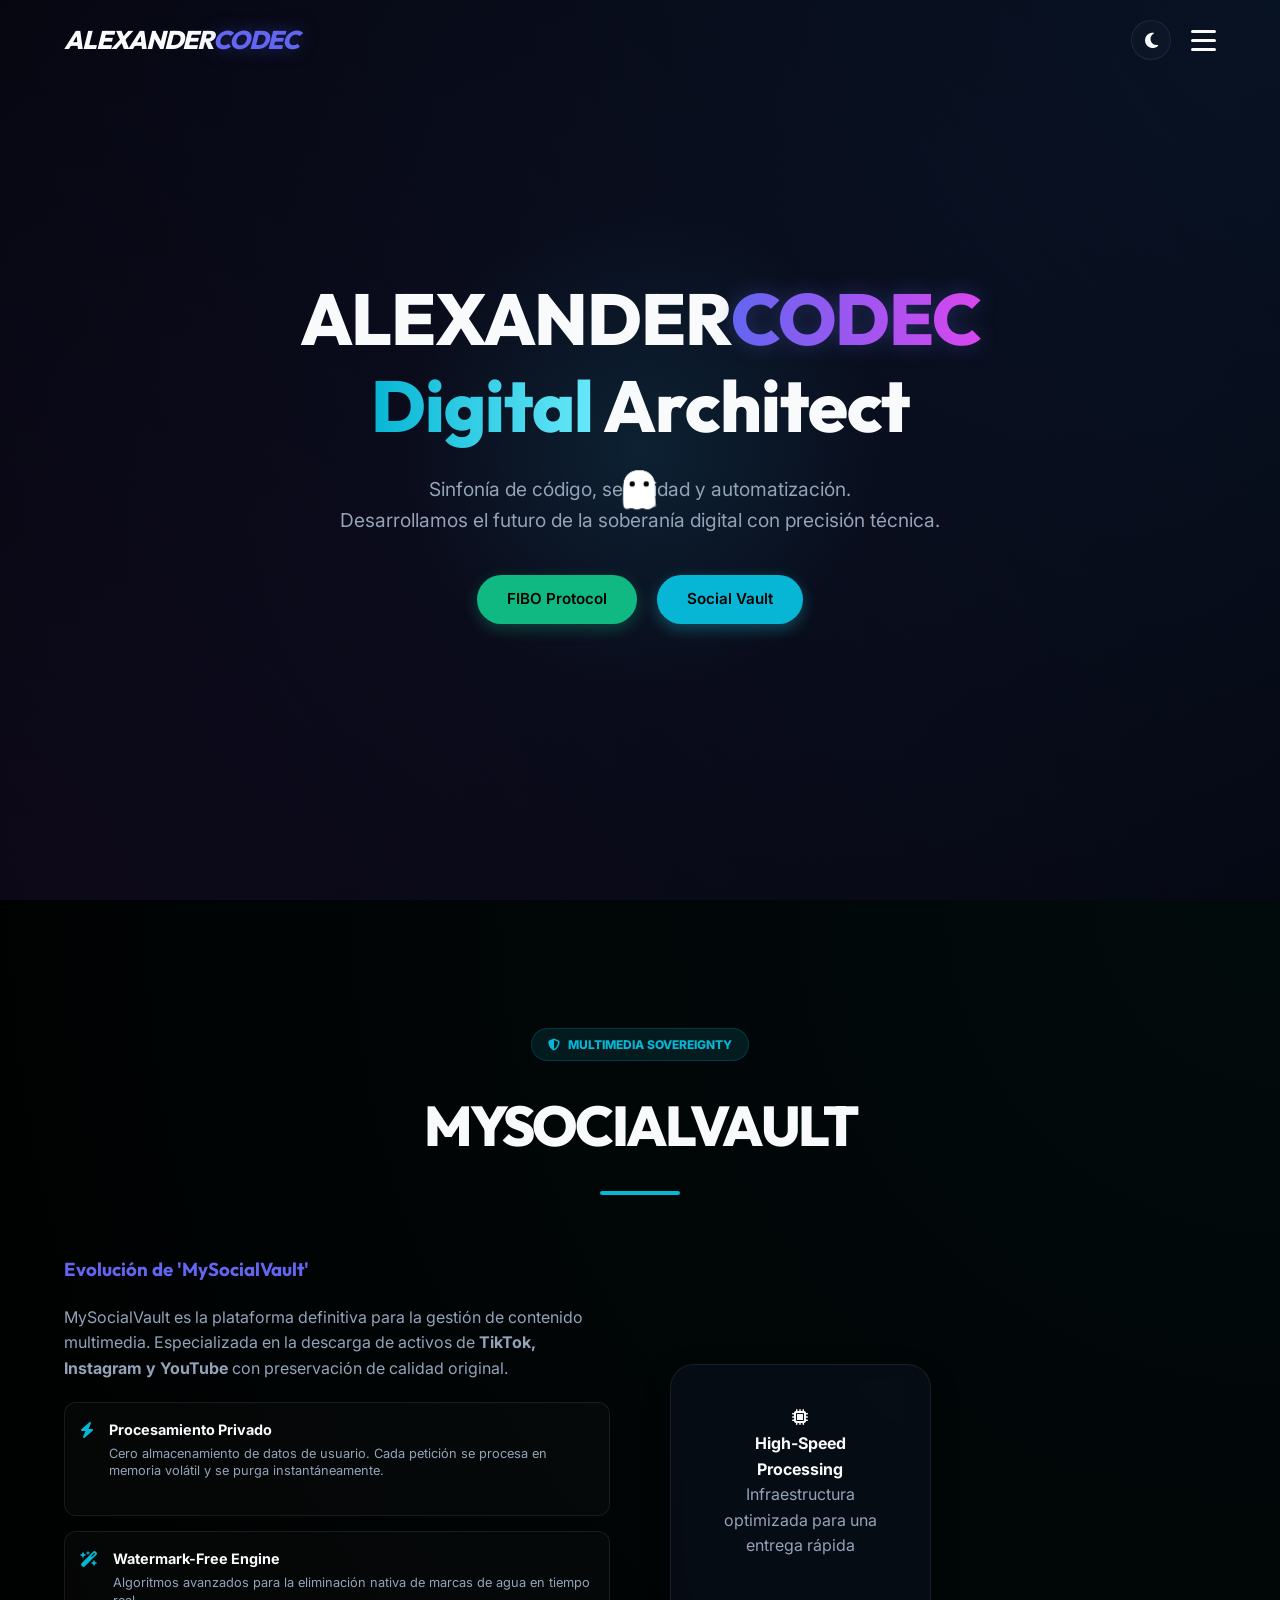
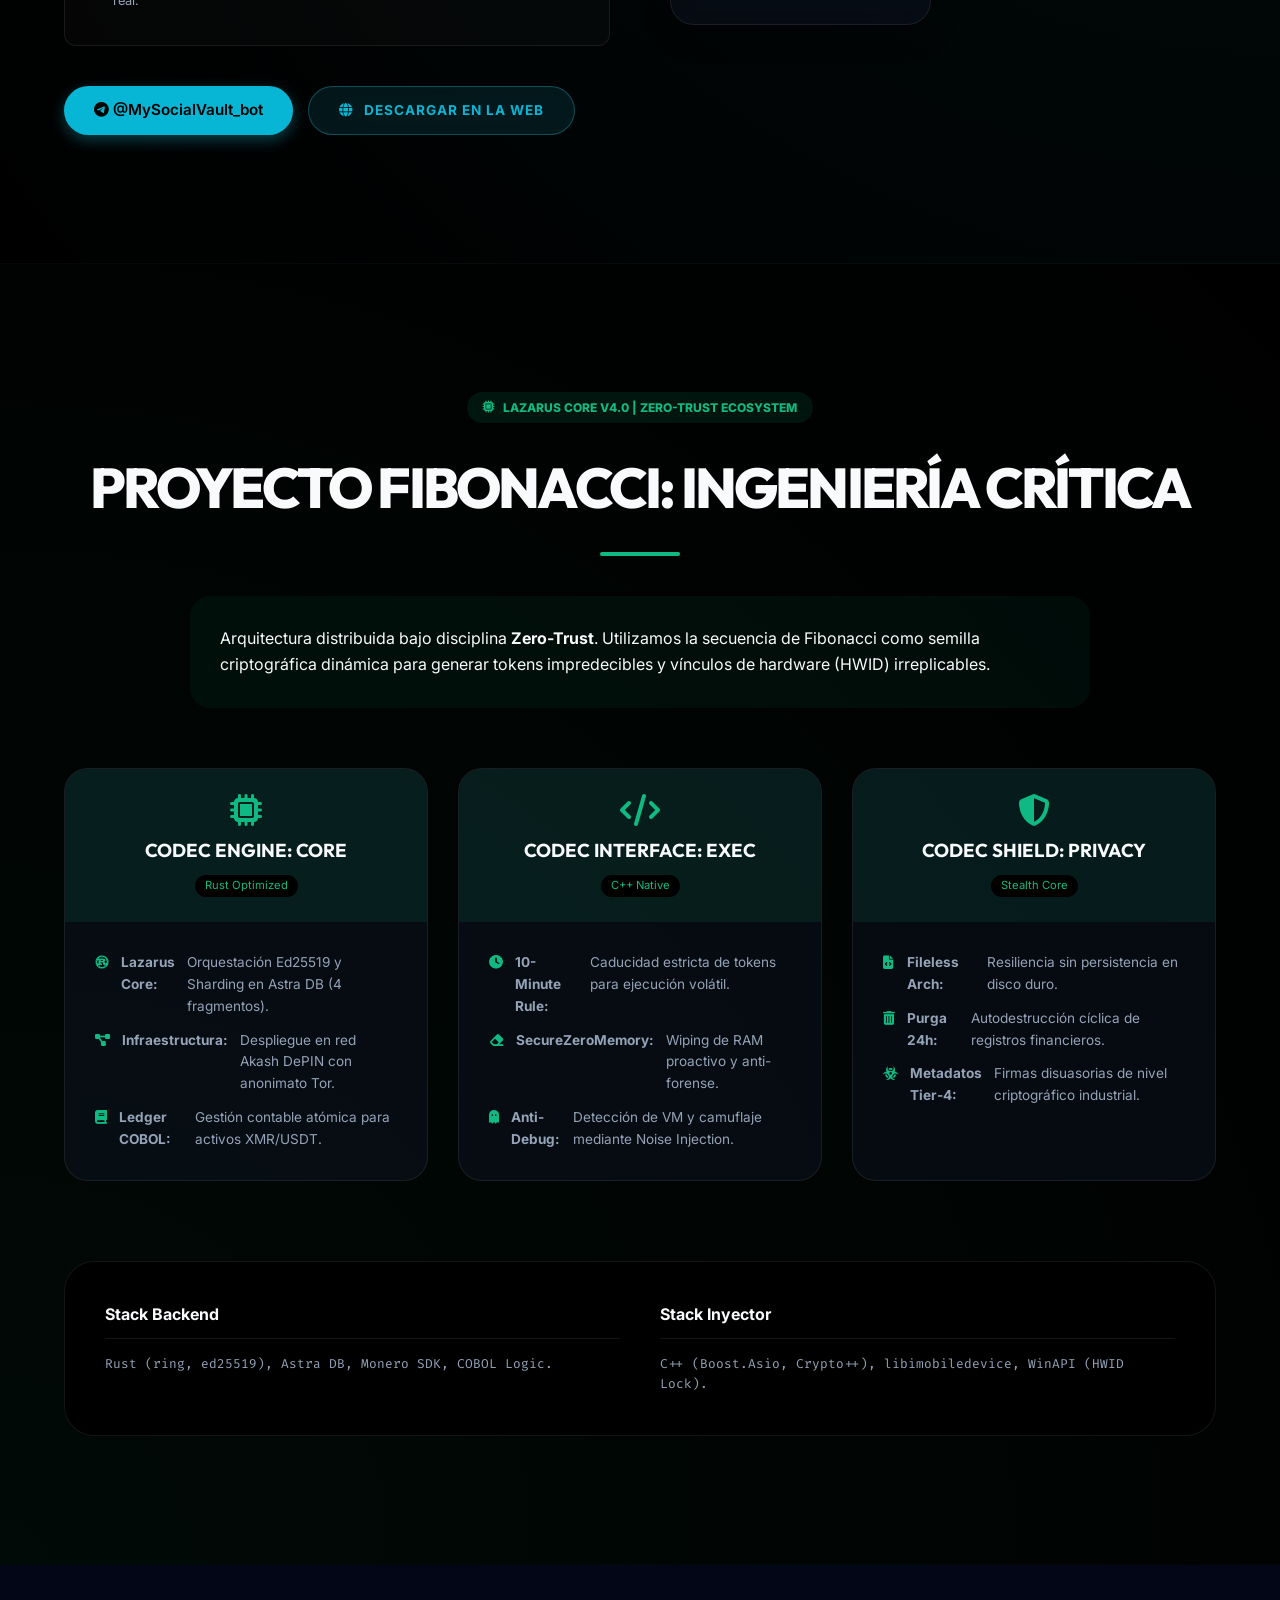
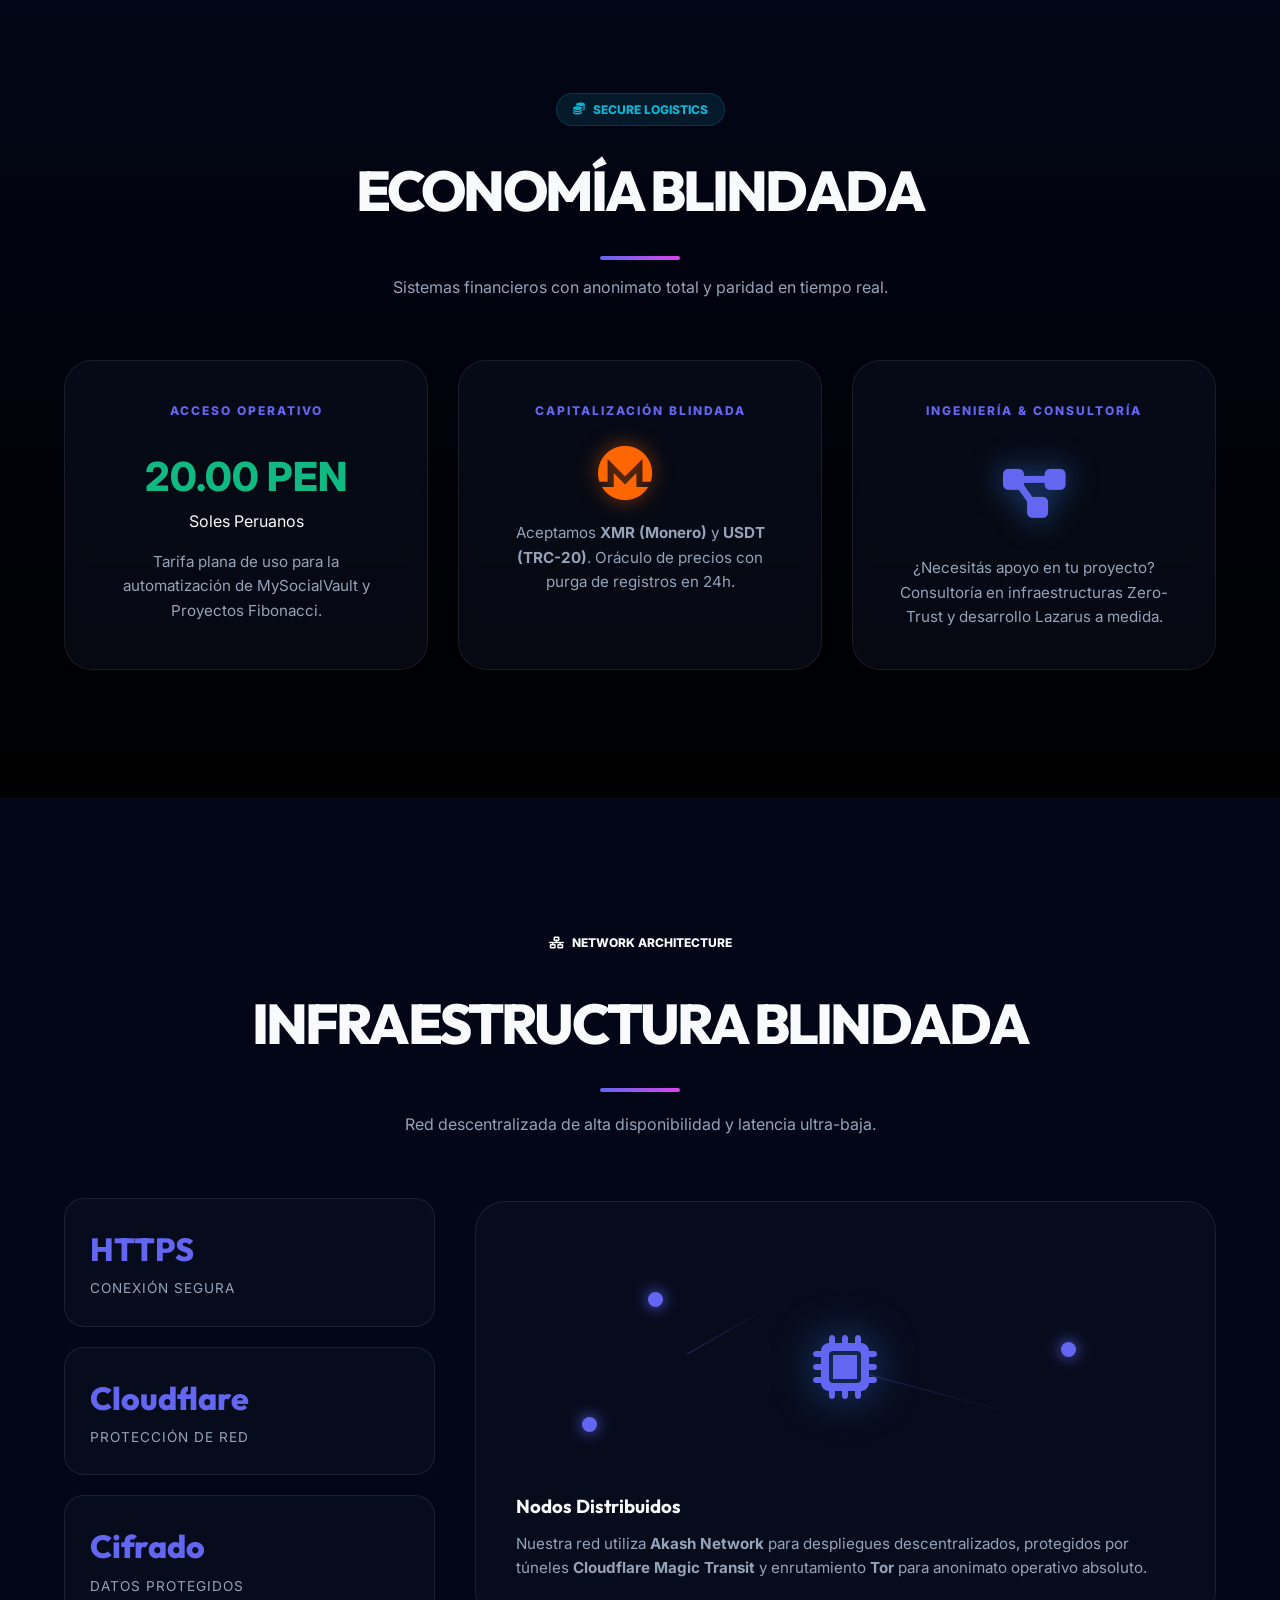
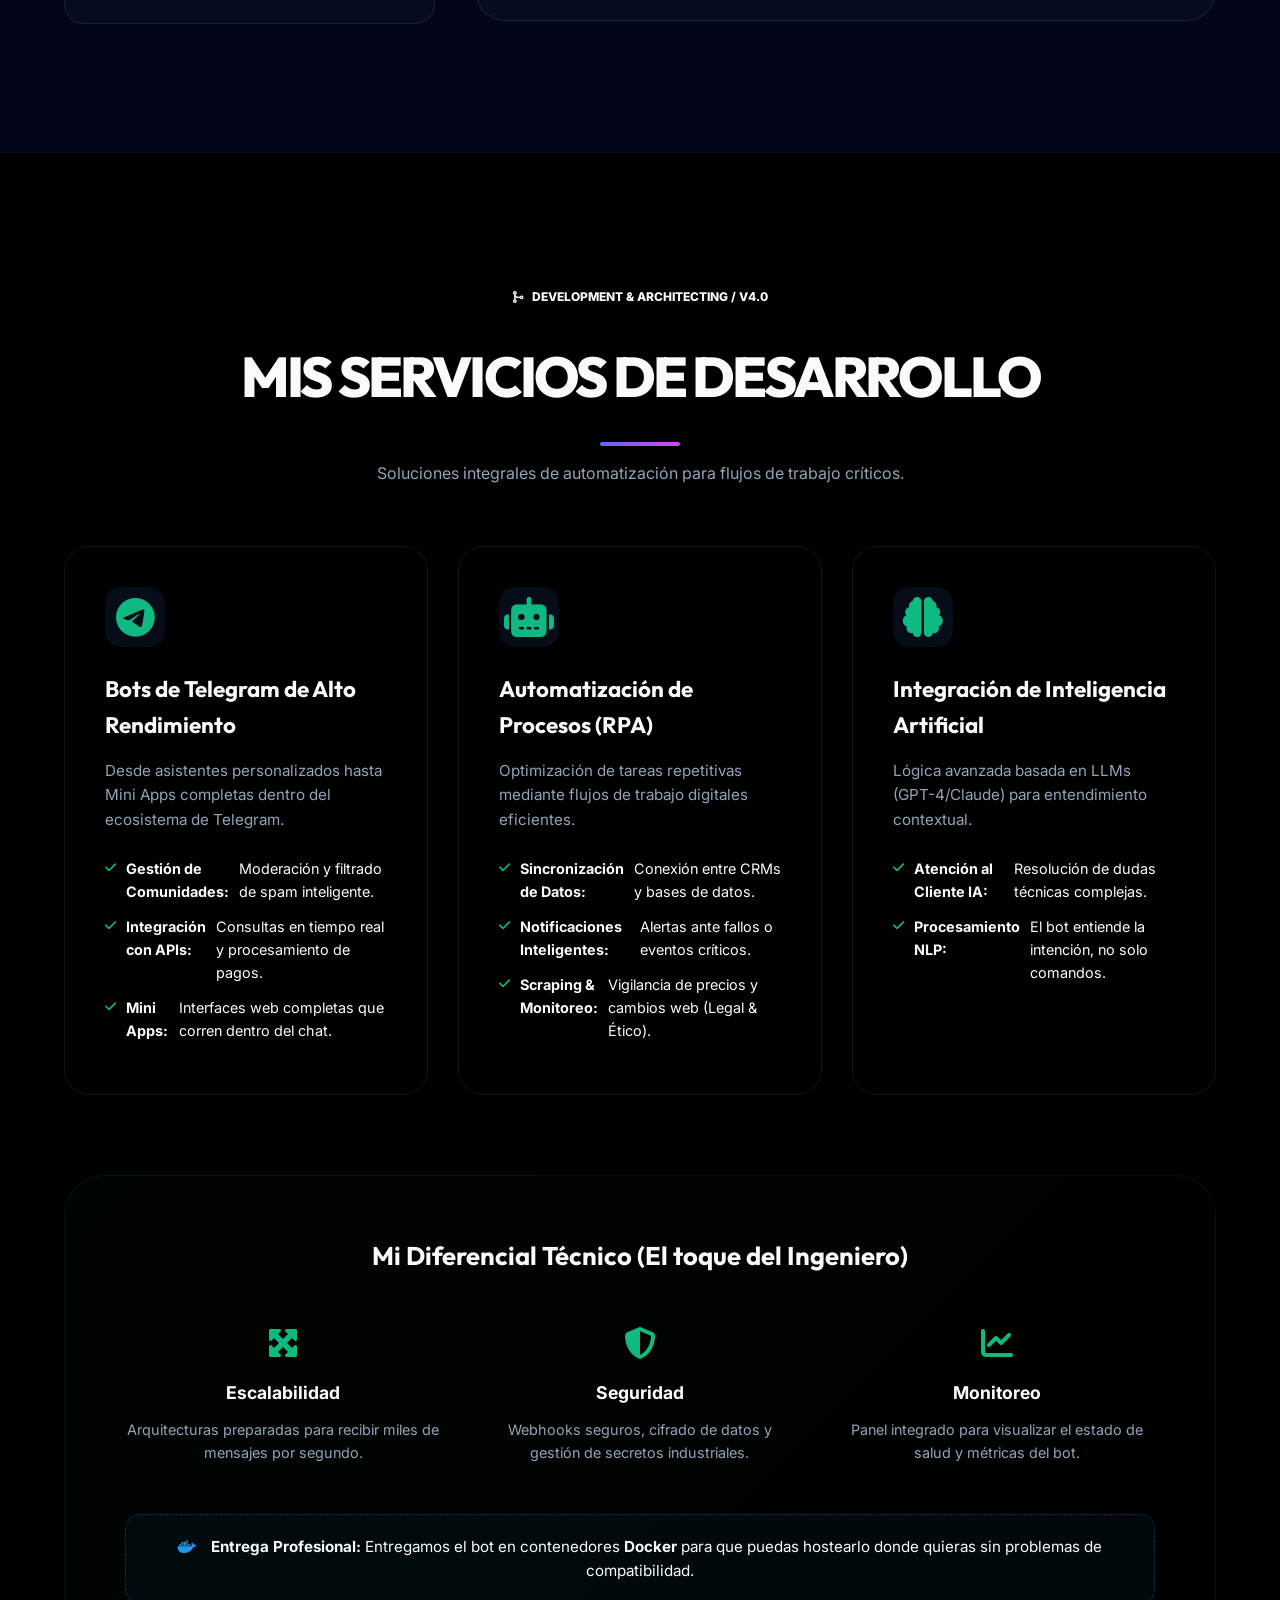
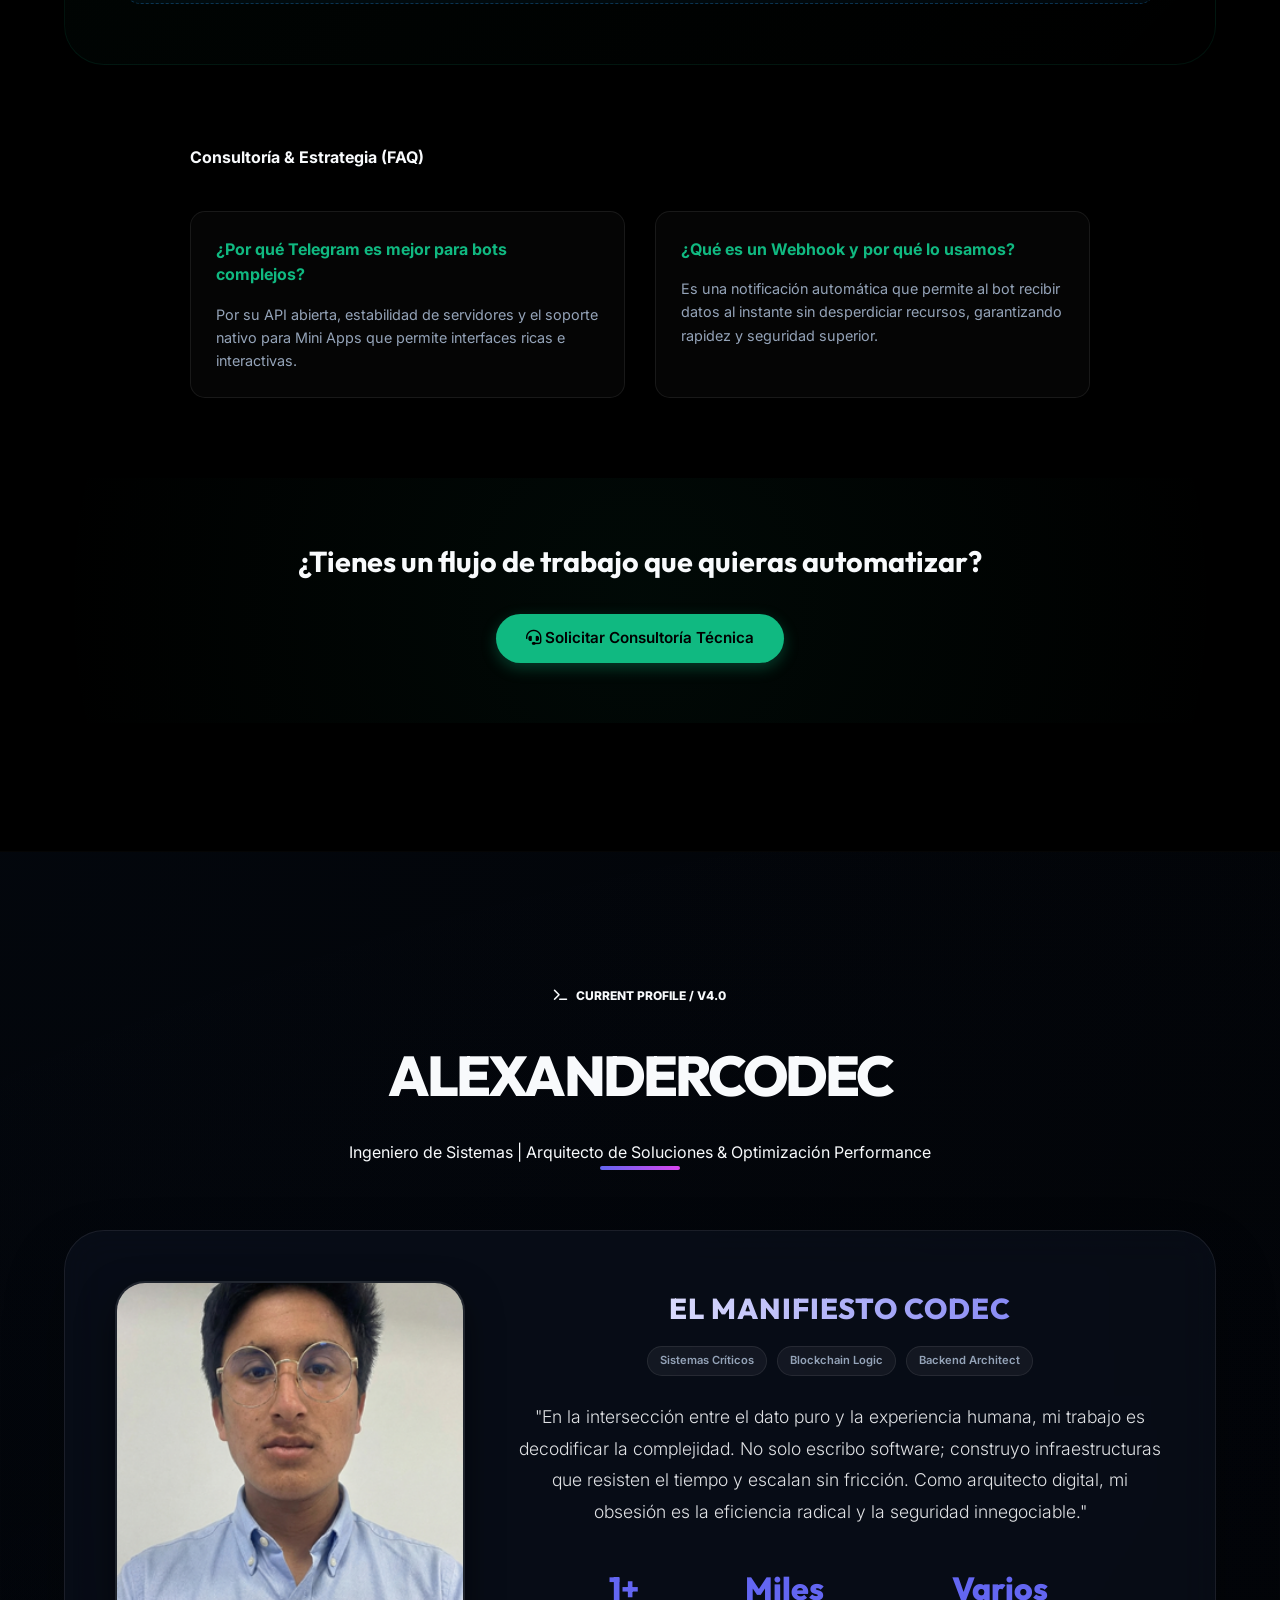
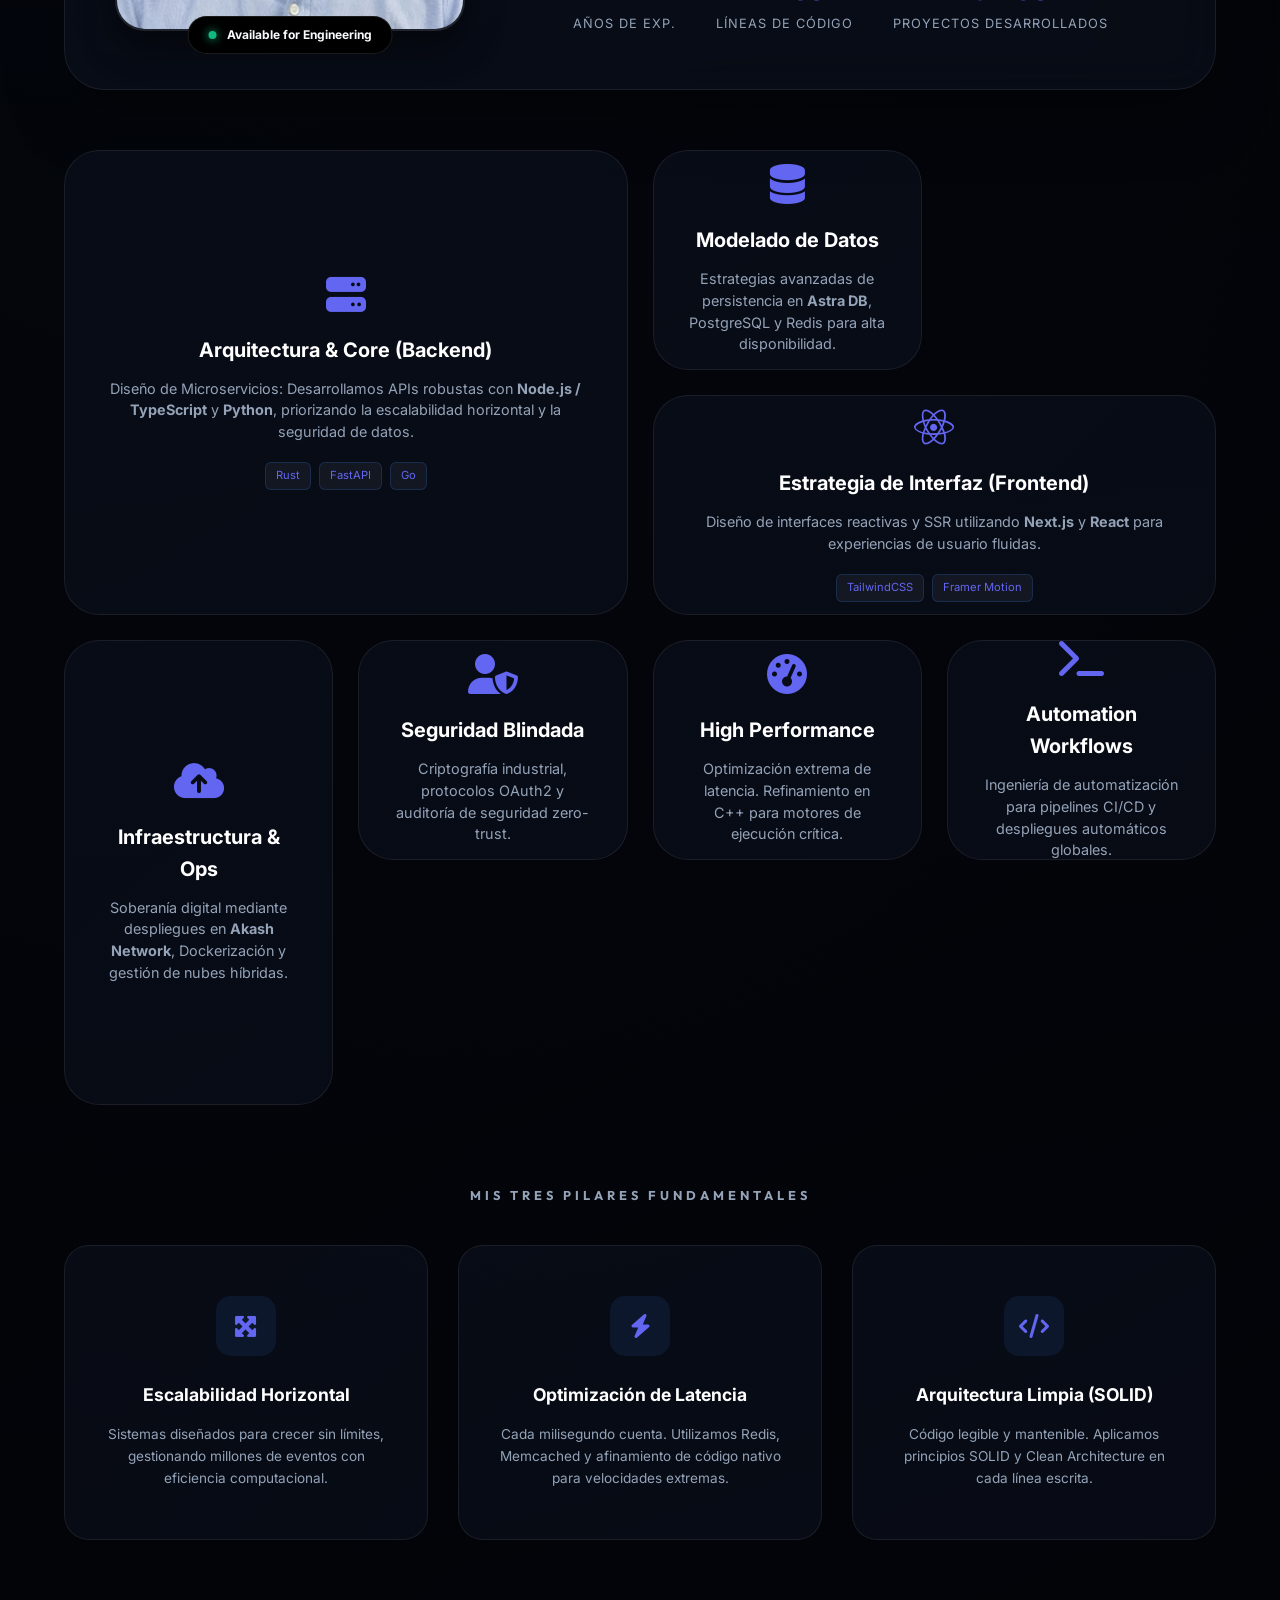
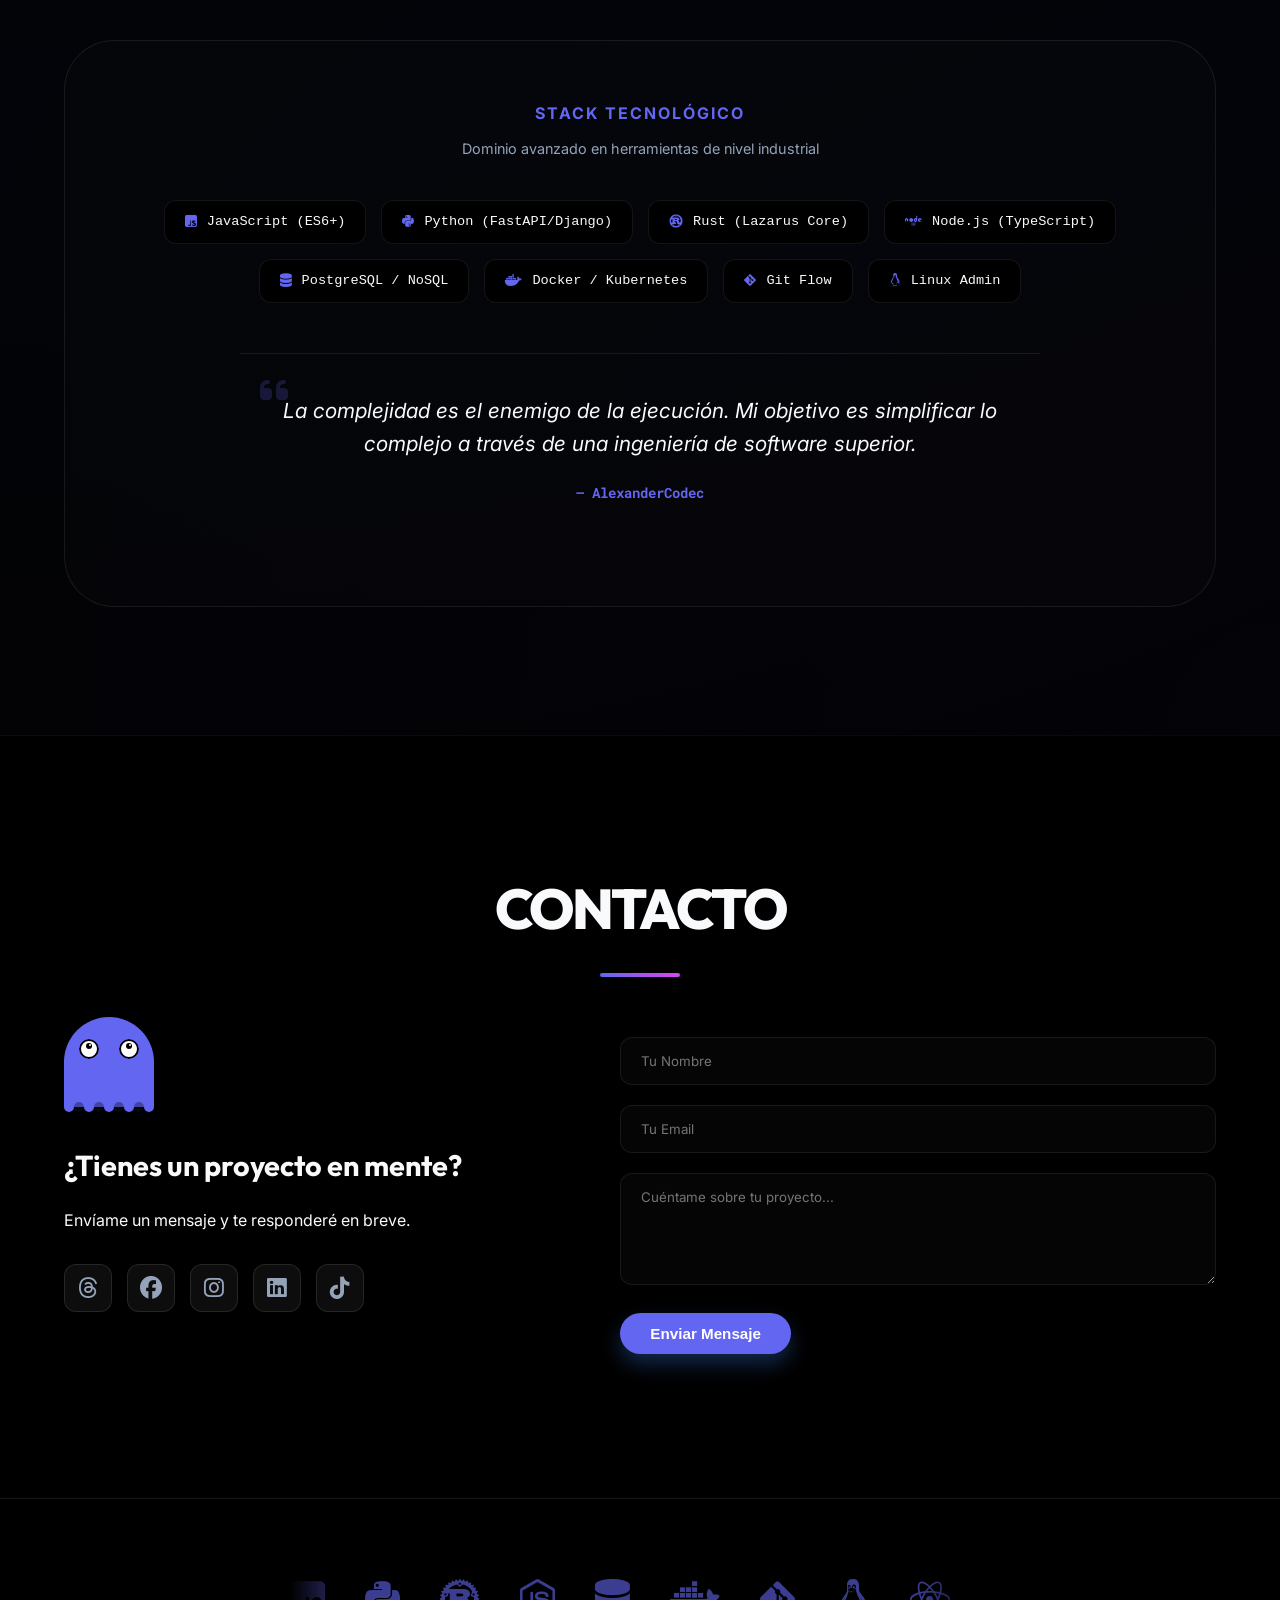
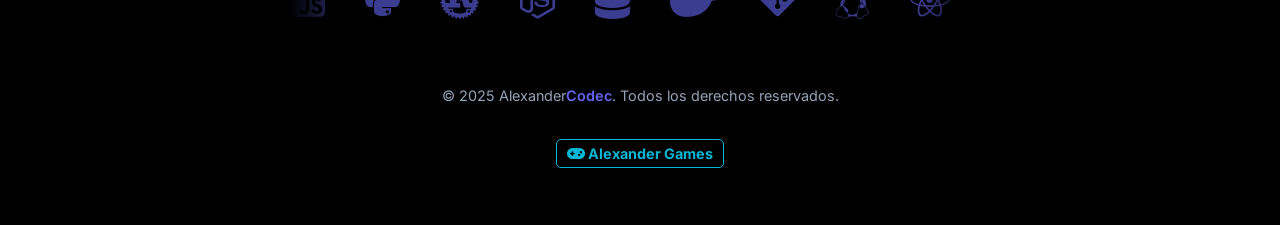
==== commit 3d4d3d5d: "Suaviza afirmaciones no verificables (cifrado y proyectos) Co-Authored-By: Claude Sonnet 5.5 <norepl" ====
--- a/mi-pagina-web/index.html
+++ b/mi-pagina-web/index.html
@@ -304,8 +304,8 @@
                         <span class="stat-label">Protección de Red</span>
                     </div>
                     <div class="stat-item">
-                        <span class="stat-value">256-bit</span>
-                        <span class="stat-label">Encriptación E2E</span>
+                        <span class="stat-value">Cifrado</span>
+                        <span class="stat-label">Datos Protegidos</span>
                     </div>
                 </div>
 
@@ -485,8 +485,8 @@
                                 <span class="stat-txt">Líneas de Código</span>
                             </div>
                             <div class="bio-stat-item">
-                                <span class="stat-num">20+</span>
-                                <span class="stat-txt">Proyectos Globales</span>
+                                <span class="stat-num">Varios</span>
+                                <span class="stat-txt">Proyectos Desarrollados</span>
                             </div>
                         </div>
                     </div>
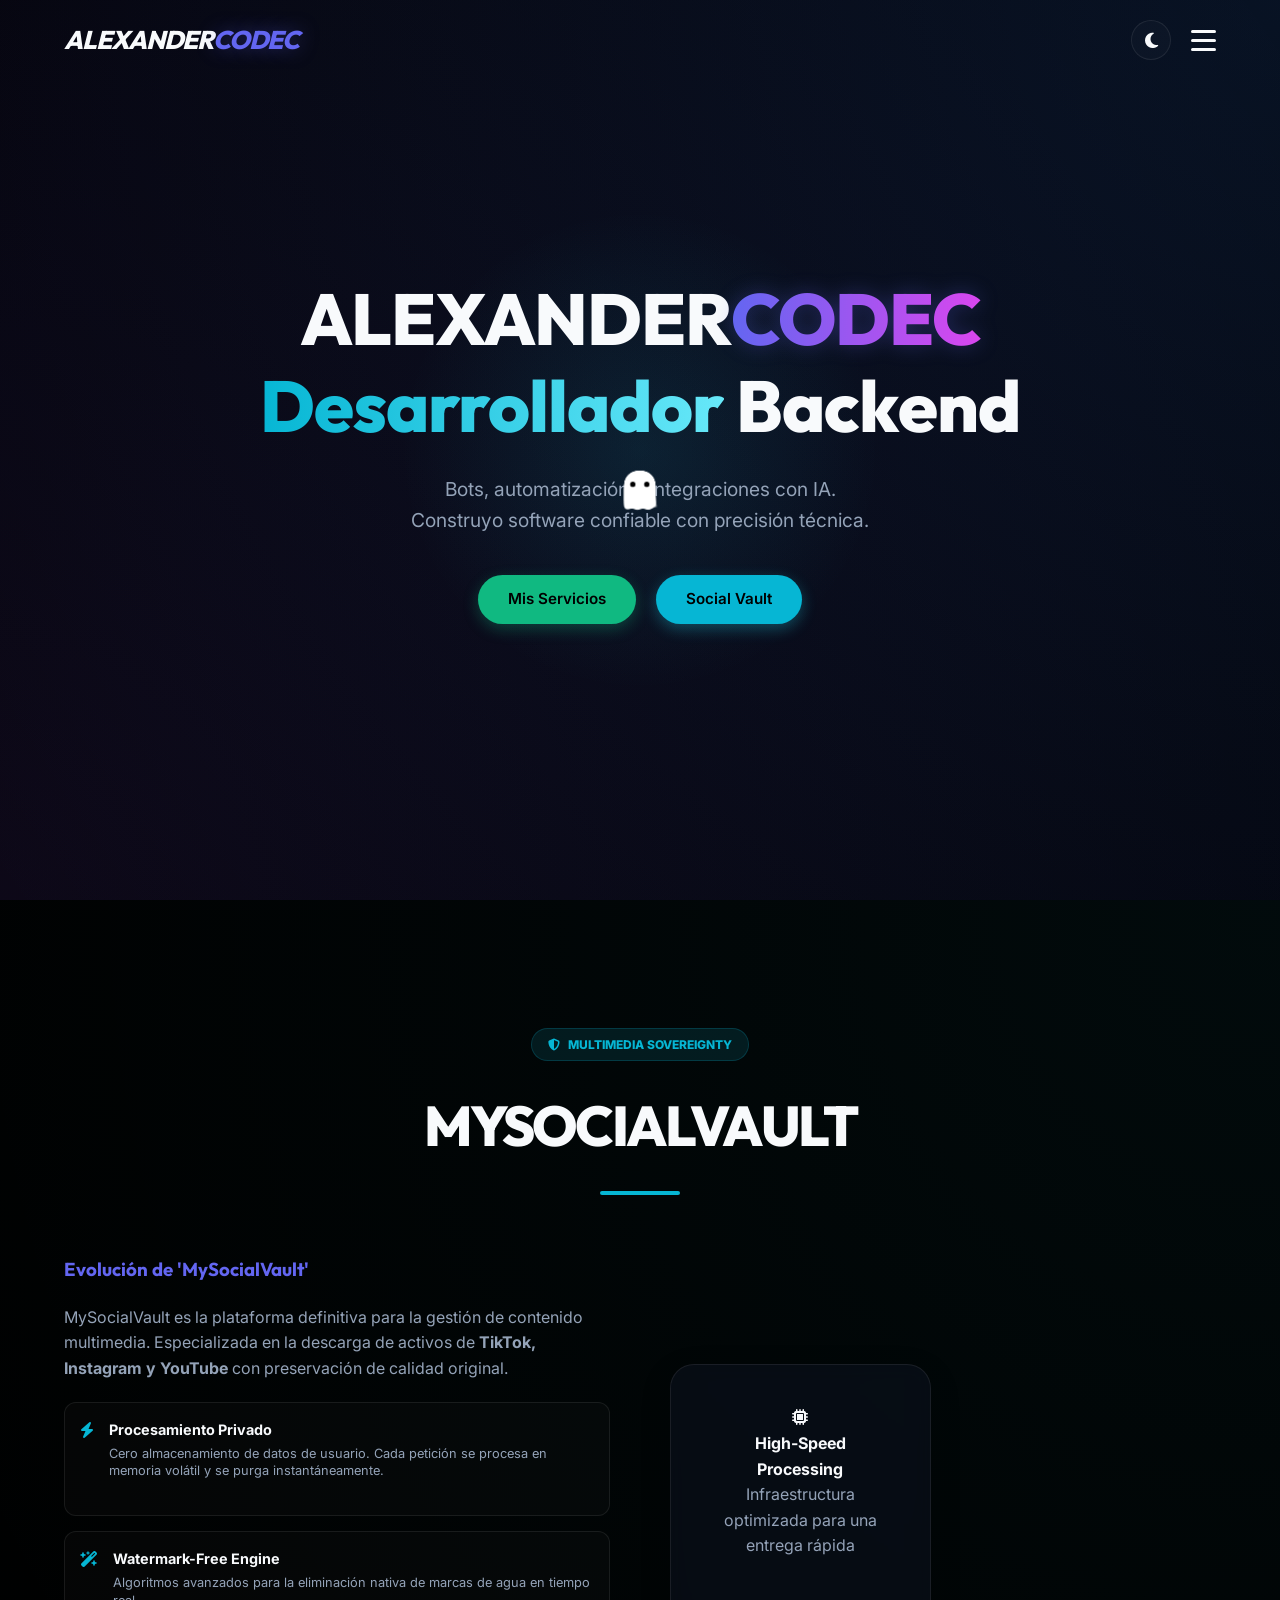
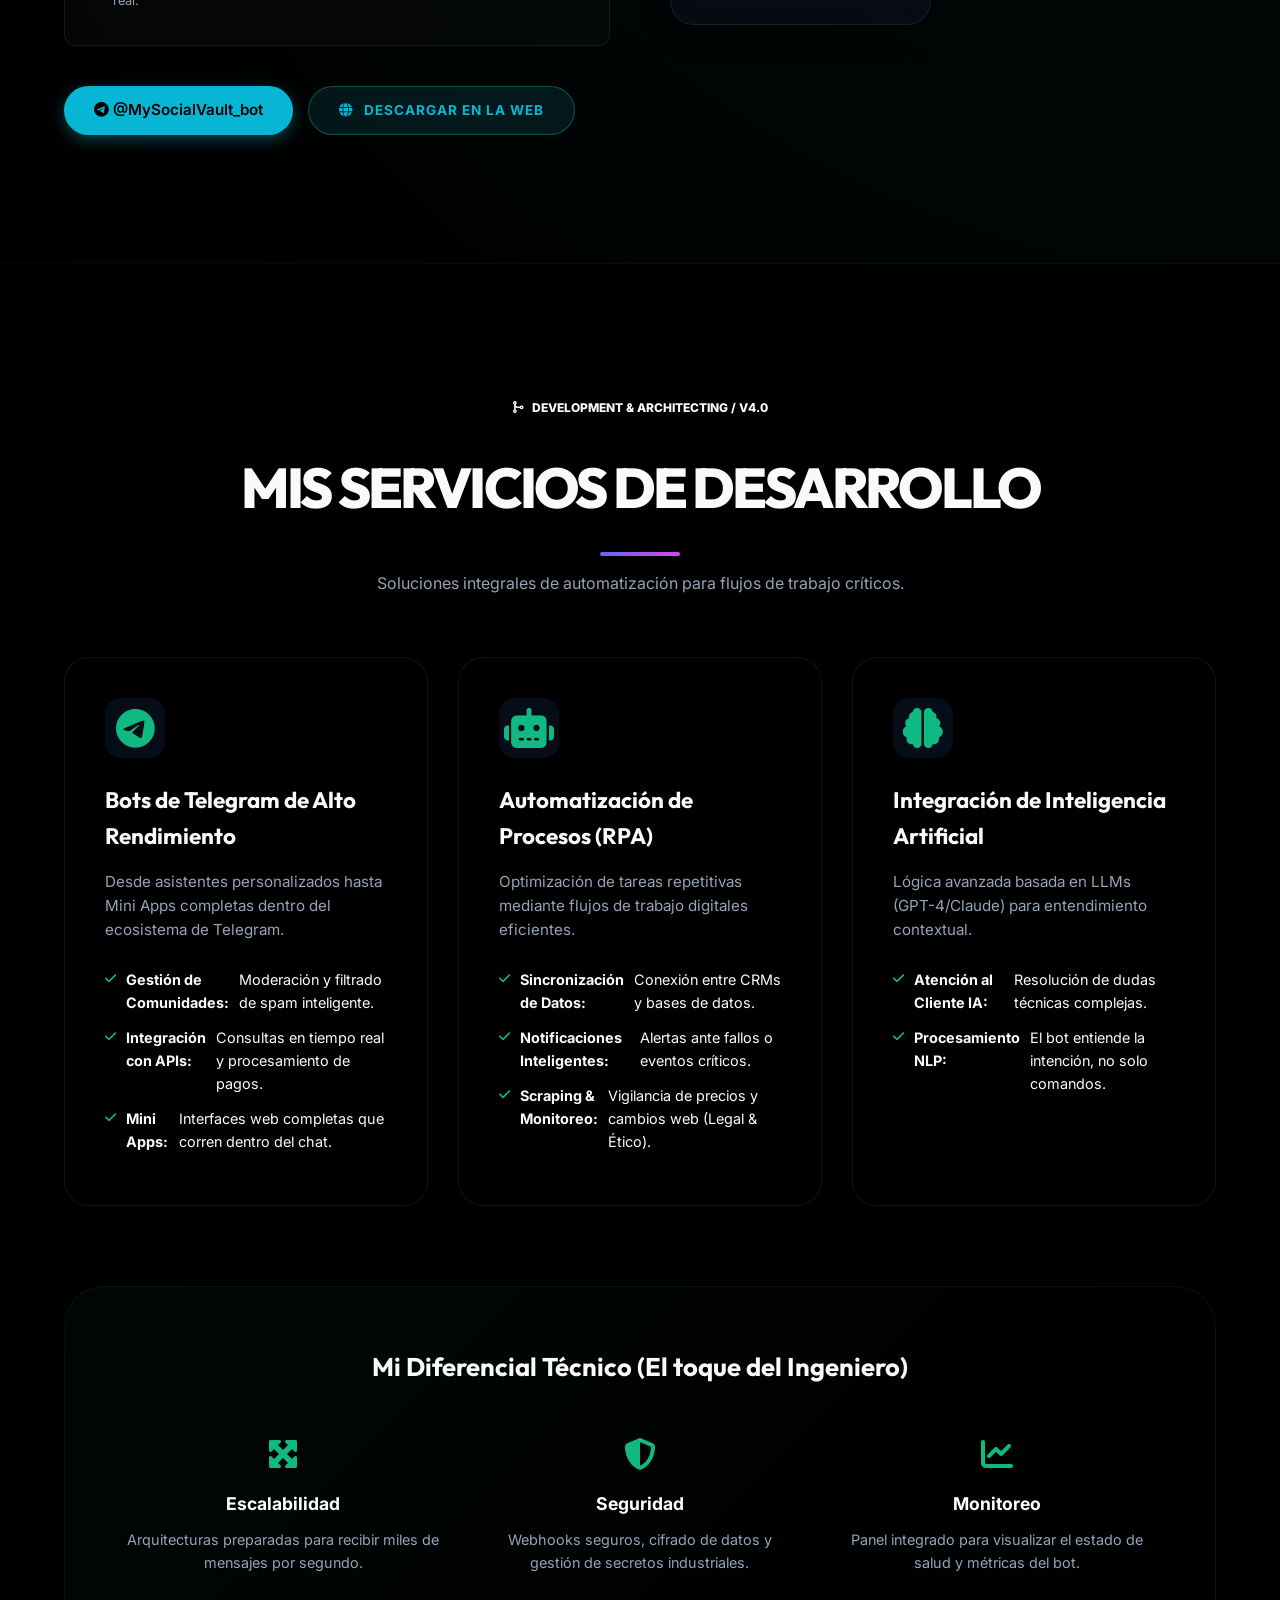
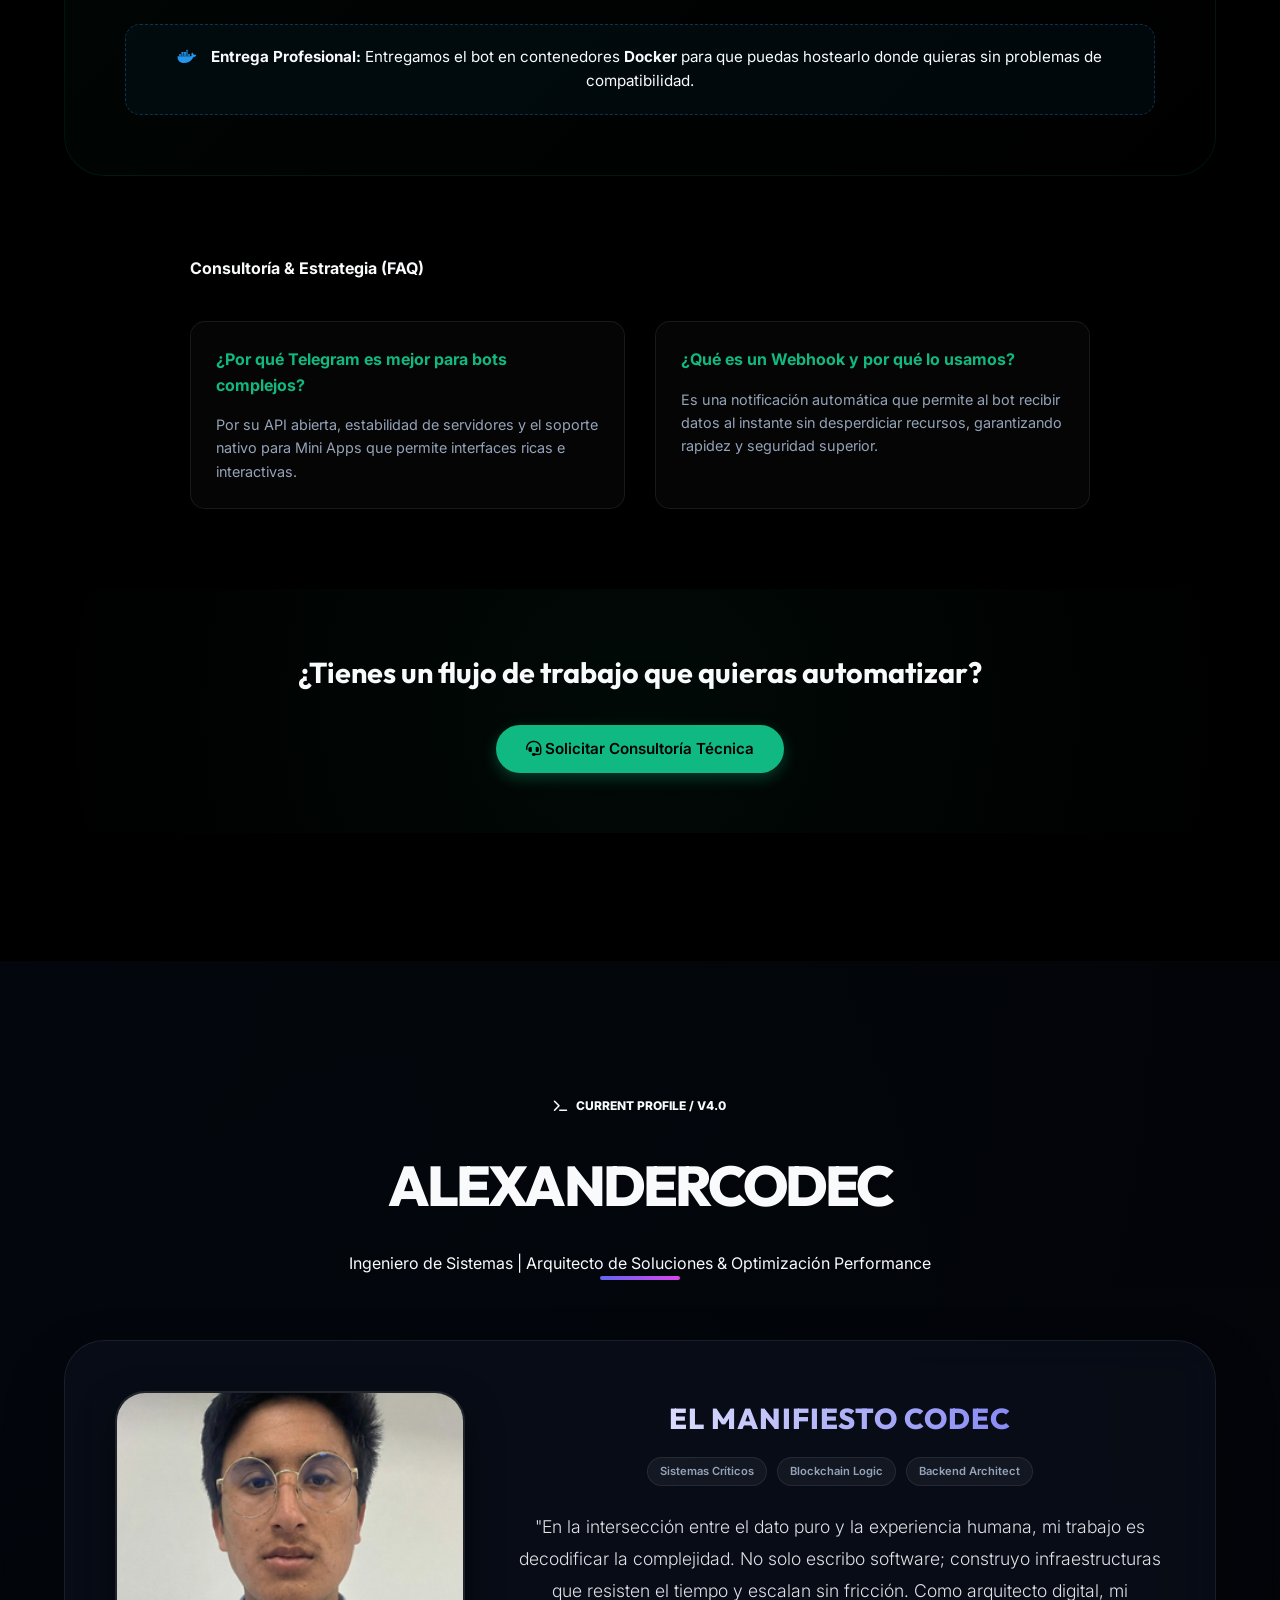
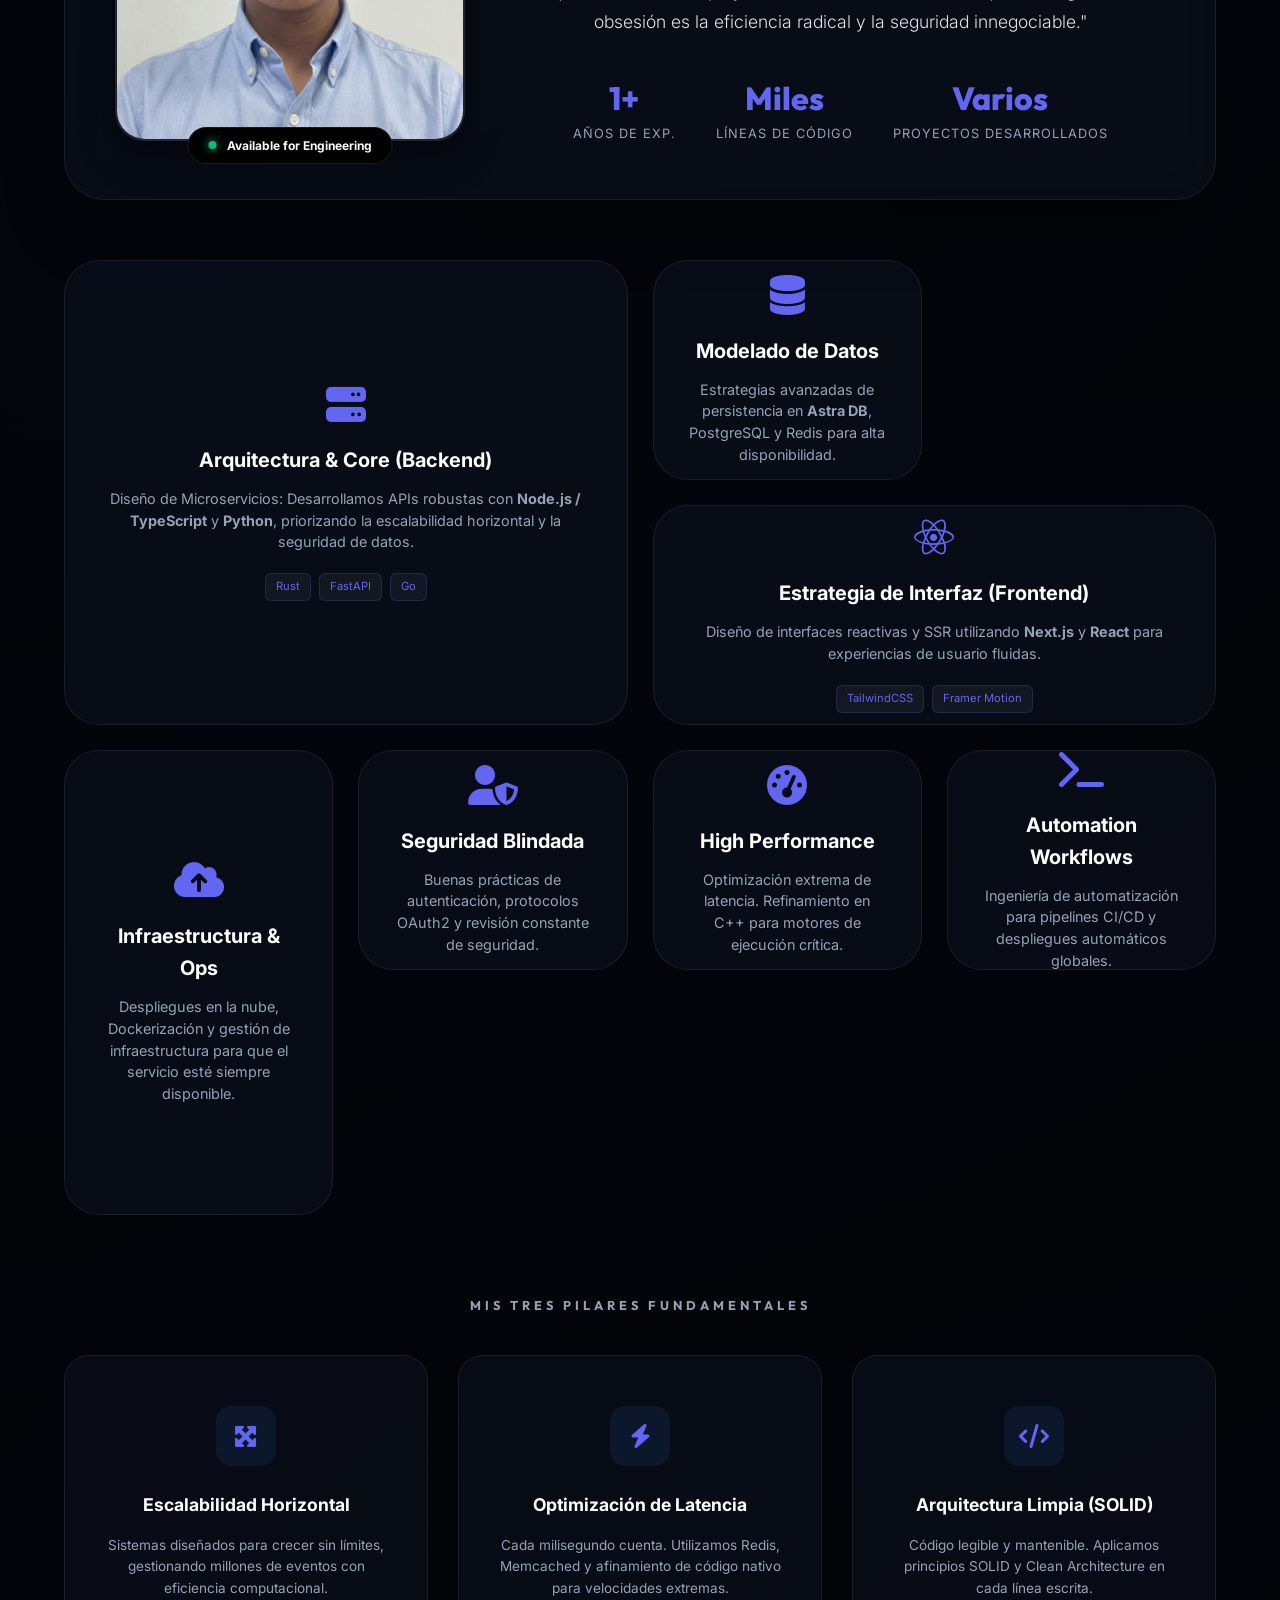
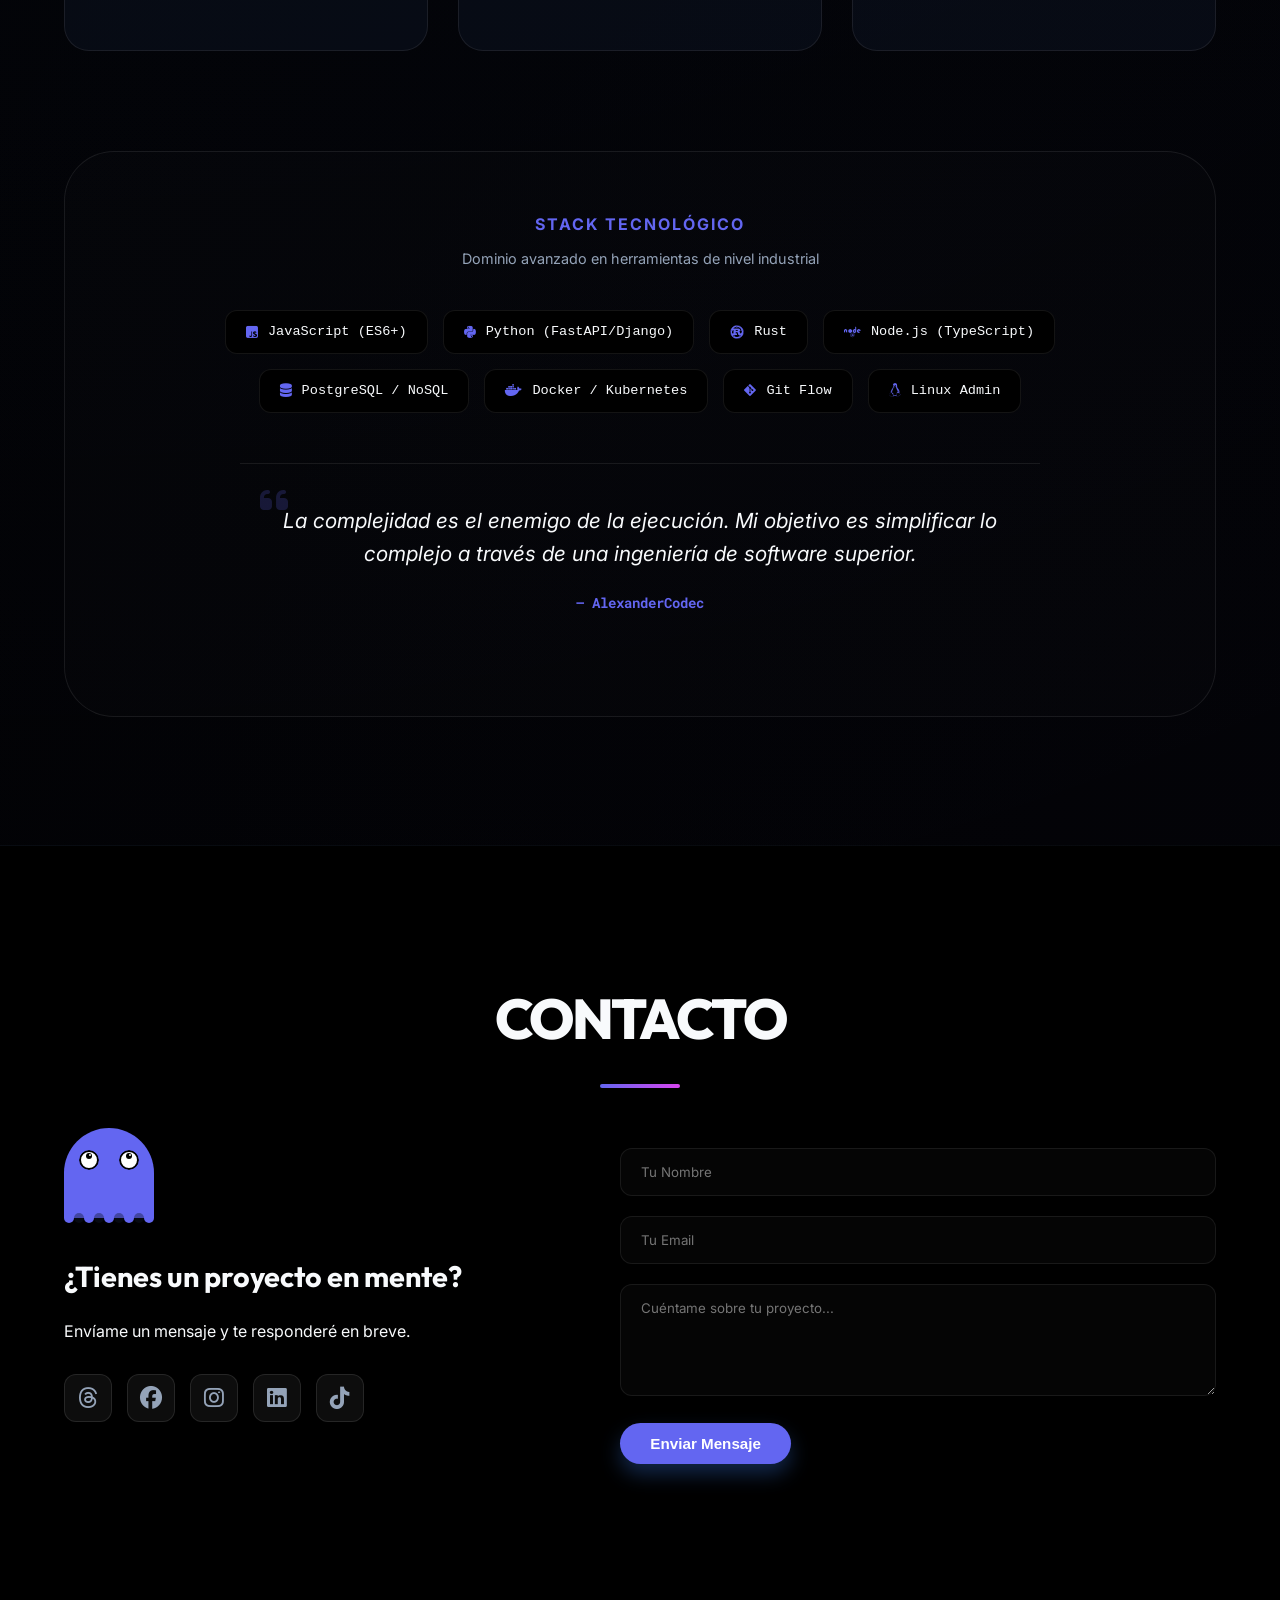
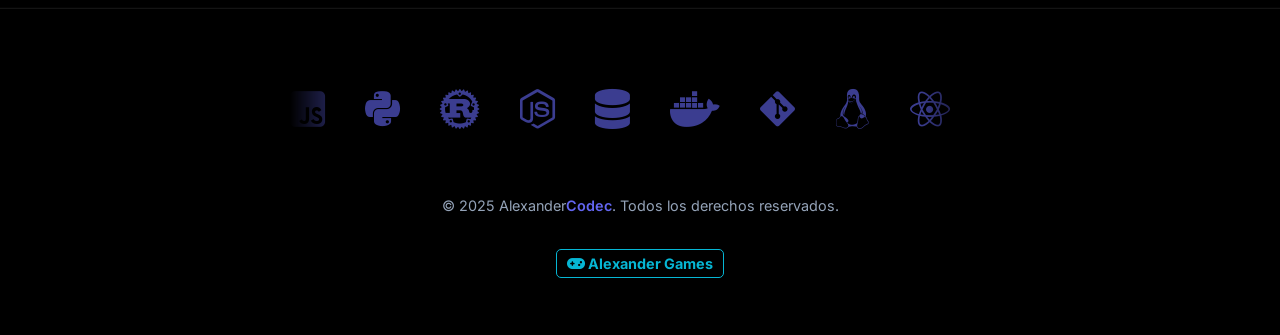
==== commit 424f2043: "Elimina Proyecto Fibonacci, Economia Blindada e Infraestructura Quita el contenido relacionado con p" ====
--- a/mi-pagina-web/index.html
+++ b/mi-pagina-web/index.html
@@ -5,9 +5,9 @@
     <meta charset="UTF-8">
     <meta name="viewport" content="width=device-width, initial-scale=1.0">
     <meta name="description"
-        content="Nodo Central de SocialVault y Proyecto Fibonacci. Infraestructura blindada por Cloudflare.">
+        content="Portafolio de Alexander Vega, desarrollador backend. Bots de Telegram, automatización (RPA) e integraciones con IA.">
     <!-- Mejoras de SEO y Rastreo -->
-    <meta name="keywords" content="Ingeniero de Sistemas, Arquitecto Digital, Zero-Trust, Ciberseguridad, Desarrollo Backend, Node.js, Rust, C++, Automatización, RPA, Bots Telegram">
+    <meta name="keywords" content="Desarrollador Backend, Node.js, Python, Automatización, RPA, Bots Telegram, Integraciones IA">
     <meta name="author" content="AlexanderCodec">
     <meta name="robots" content="index, follow">
     <!-- (Opcional) link canonical si tienes el dominio final -->
@@ -15,15 +15,15 @@
     <link rel="icon" type="image/png" href="./images/botmagico.dolloardimg.png">
     <meta name="google-site-verification" content="google0db20c63d58e0252" />
     <!-- SEO & Social Media -->
-    <meta property="og:title" content="AlexanderCodec | Ingeniería Superior en C++, Rust y Automatización">
+    <meta property="og:title" content="AlexanderCodec | Desarrollador Backend, Bots y Automatización">
     <meta property="og:description"
-        content="Nodo Central de SocialVault y Proyecto Fibonacci. Infraestructura blindada por Cloudflare.">
+        content="Portafolio de Alexander Vega, desarrollador backend. Bots de Telegram, automatización (RPA) e integraciones con IA.">
     <meta property="og:image" content="https://alexander-desarrollador.onrender.com/images/botmagico.dolloardimg.png">
     <meta property="og:type" content="website">
     <meta name="twitter:card" content="summary_large_image">
-    <meta name="twitter:title" content="AlexanderCodec | Ingeniería Superior en C++, Rust y Automatización">
+    <meta name="twitter:title" content="AlexanderCodec | Desarrollador Backend, Bots y Automatización">
     <meta name="twitter:description"
-        content="Nodo Central de SocialVault y Proyecto Fibonacci. Infraestructura blindada por Cloudflare.">
+        content="Portafolio de Alexander Vega, desarrollador backend. Bots de Telegram, automatización (RPA) e integraciones con IA.">
     <meta name="twitter:image" content="https://alexander-desarrollador.onrender.com/images/botmagico.dolloardimg.png">
     <title>AlexanderCodec</title>
     <link rel="shortcut icon" href="./images/botmagico.dolloardimg.png" type="image/png">
@@ -55,9 +55,6 @@
             <ul class="nav-links" id="navLinks">
                 <li><a href="#hero">Inicio</a></li>
                 <li><a href="#vault-core">MySocialVault</a></li>
-                <li><a href="#fibonacci-core">Proyecto Fibonacci</a></li>
-                <li><a href="#economy">Economía</a></li>
-                <li><a href="#infra">Infraestructura</a></li>
                 <li><a href="#services">Servicios</a></li>
                 <li><a href="#about">Sobre Mí</a></li>
                 <li><a href="#contact">Contacto</a></li>
@@ -80,11 +77,11 @@
         <div class="overlay"></div>
         <div class="hero-content">
             <h1 class="fade-in">ALEXANDER<span class="indigo-gradient">CODEC</span> <br><span
-                    class="cyan">Digital</span> Architect</h1>
-            <p class="fade-in-delay">Sinfonía de código, seguridad y automatización. <br>Desarrollamos el futuro de la
-                soberanía digital con precisión técnica.</p>
+                    class="cyan">Desarrollador</span> Backend</h1>
+            <p class="fade-in-delay">Bots, automatización e integraciones con IA. <br>Construyo software confiable
+                con precisión técnica.</p>
             <div class="hero-btns fade-in-delay">
-                <a href="#fibonacci-core" class="btn btn-emerald">FIBO Protocol</a>
+                <a href="#services" class="btn btn-emerald">Mis Servicios</a>
                 <a href="#vault-core" class="btn btn-cyan">Social Vault</a>
             </div>
         </div>
@@ -140,190 +137,6 @@
                         <i class="fas fa-microchip vault-icon"></i>
                         <h4>High-Speed Processing</h4>
                         <p>Infraestructura optimizada para una entrega rápida</p>
-                    </div>
-                </div>
-            </div>
-        </div>
-    </section>
-
-    <!-- CORE 2: Proyecto Fibonacci (Lazarus Core v4.0) -->
-    <section id="fibonacci-core" class="fibonacci-section section-padding bg-alt">
-        <div class="container">
-            <div class="section-header">
-                <span class="core-badge badge-emerald"><i class="fas fa-microchip"></i> Lazarus Core v4.0 | Zero-Trust
-                    Ecosystem</span>
-                <h2 class="reveal">Proyecto Fibonacci: Ingeniería Crítica</h2>
-                <div class="accent-line" style="background: var(--emerald-core);"></div>
-                <div class="philosophy-box reveal">
-                    <p>Arquitectura distribuida bajo disciplina <strong>Zero-Trust</strong>. Utilizamos la secuencia de
-                        Fibonacci como semilla criptográfica dinámica para generar tokens impredecibles y vínculos de
-                        hardware (HWID) irreplicables.</p>
-                </div>
-            </div>
-
-            <div class="modules-grid expanded reveal">
-                <!-- Módulo A: El Cerebro -->
-                <div class="module-card design-v4">
-                    <div class="module-header">
-                        <i class="fas fa-microchip"></i>
-                        <h3>CODEC ENGINE: CORE</h3>
-                        <span class="version-tag">Rust Optimized</span>
-                    </div>
-                    <div class="module-body">
-                        <ul class="tech-stack-list">
-                            <li><i class="fab fa-rust"></i> <strong>Lazarus Core:</strong> Orquestación Ed25519 y
-                                Sharding en Astra DB (4 fragmentos).</li>
-                            <li><i class="fas fa-project-diagram"></i> <strong>Infraestructura:</strong> Despliegue en
-                                red Akash DePIN con anonimato Tor.</li>
-                            <li><i class="fas fa-book"></i> <strong>Ledger COBOL:</strong> Gestión contable atómica para
-                                activos XMR/USDT.</li>
-                        </ul>
-                    </div>
-                </div>
-
-                <!-- Módulo B: El Brazo -->
-                <div class="module-card design-v4">
-                    <div class="module-header">
-                        <i class="fas fa-code"></i>
-                        <h3>CODEC INTERFACE: EXEC</h3>
-                        <span class="version-tag">C++ Native</span>
-                    </div>
-                    <div class="module-body">
-                        <ul class="tech-stack-list">
-                            <li><i class="fas fa-clock"></i> <strong>10-Minute Rule:</strong> Caducidad estricta de
-                                tokens para ejecución volátil.</li>
-                            <li><i class="fas fa-eraser"></i> <strong>SecureZeroMemory:</strong> Wiping de RAM proactivo
-                                y anti-forense.</li>
-                            <li><i class="fas fa-ghost"></i> <strong>Anti-Debug:</strong> Detección de VM y camuflaje
-                                mediante Noise Injection.</li>
-                        </ul>
-                    </div>
-                </div>
-
-                <!-- Módulo C: PsyOps -->
-                <div class="module-card design-v4">
-                    <div class="module-header">
-                        <i class="fas fa-shield-alt"></i>
-                        <h3>CODEC SHIELD: PRIVACY</h3>
-                        <span class="version-tag">Stealth Core</span>
-                    </div>
-                    <div class="module-body">
-                        <ul class="tech-stack-list">
-                            <li><i class="fas fa-file-code"></i> <strong>Fileless Arch:</strong> Resiliencia sin
-                                persistencia en disco duro.</li>
-                            <li><i class="fas fa-trash-alt"></i> <strong>Purga 24h:</strong> Autodestrucción cíclica de
-                                registros financieros.</li>
-                            <li><i class="fas fa-biohazard"></i> <strong>Metadatos Tier-4:</strong> Firmas disuasorias
-                                de nivel criptográfico industrial.</li>
-                        </ul>
-                    </div>
-                </div>
-            </div>
-
-            <div class="tech-inventory reveal">
-                <div class="inventory-grid">
-                    <div class="inventory-col">
-                        <h5>Stack Backend</h5>
-                        <p>Rust (ring, ed25519), Astra DB, Monero SDK, COBOL Logic.</p>
-                    </div>
-                    <div class="inventory-col">
-                        <h5>Stack Inyector</h5>
-                        <p>C++ (Boost.Asio, Crypto++), libimobiledevice, WinAPI (HWID Lock).</p>
-                    </div>
-                </div>
-            </div>
-        </div>
-    </section>
-
-    <!-- ECONOMY: Economía Blindada -->
-    <section id="economy" class="economy-section section-padding">
-        <div class="container">
-            <div class="section-header">
-                <span class="core-badge badge-cyan"><i class="fas fa-coins"></i> Secure Logistics</span>
-                <h2 class="reveal">Economía Blindada</h2>
-                <div class="accent-line"></div>
-                <p style="margin-top: 15px; color: var(--text-muted);">Sistemas financieros con anonimato total y
-                    paridad en tiempo real.</p>
-            </div>
-
-            <div class="economy-grid reveal">
-                <!-- Tarjeta 1: Acceso / Precio -->
-                <div class="economy-card-premium">
-                    <span class="economy-label">Acceso Operativo</span>
-                    <div class="price-box">
-                        <span class="currency-symbol">20.00 PEN</span>
-                        <p>Soles Peruanos</p>
-                    </div>
-                    <p class="eco-desc">Tarifa plana de uso para la automatización de MySocialVault y Proyectos
-                        Fibonacci.</p>
-                </div>
-
-                <!-- Tarjeta 2: Crypto Anónima -->
-                <div class="economy-card-premium">
-                    <span class="economy-label">Capitalización Blindada</span>
-                    <div class="crypto-icons">
-                        <i class="fab fa-monero xmr-neon"></i>
-                        <i class="fas fa-tether usdt-neon"></i>
-                    </div>
-                    <p class="eco-desc">Aceptamos <strong>XMR (Monero)</strong> y <strong>USDT (TRC-20)</strong>.
-                        Oráculo de precios con purga de registros en 24h.</p>
-                </div>
-
-                <!-- Tarjeta 3: Consultoría / Soporte -->
-                <div class="economy-card-premium">
-                    <span class="economy-label">Ingeniería & Consultoría</span>
-                    <div class="price-box">
-                        <i class="fas fa-project-diagram infra-icon-glow"></i>
-                    </div>
-                    <p class="eco-desc">¿Necesitás apoyo en tu proyecto? Consultoría en infraestructuras Zero-Trust y
-                        desarrollo Lazarus a medida.</p>
-                </div>
-            </div>
-        </div>
-    </section>
-
-    <!-- INFRA: Infraestructura de Red Blindada -->
-    <section id="infra" class="infra-section section-padding bg-alt">
-        <div class="container">
-            <div class="section-header">
-                <span class="core-badge"><i class="fas fa-network-wired"></i> Network Architecture</span>
-                <h2 class="reveal">Infraestructura Blindada</h2>
-                <div class="accent-line"></div>
-                <p style="margin-top: 20px; color: var(--text-muted);">Red descentralizada de alta disponibilidad y
-                    latencia ultra-baja.</p>
-            </div>
-
-            <div class="infra-grid reveal">
-                <div class="infra-stats">
-                    <div class="stat-item">
-                        <span class="stat-value">HTTPS</span>
-                        <span class="stat-label">Conexión Segura</span>
-                    </div>
-                    <div class="stat-item">
-                        <span class="stat-value">Cloudflare</span>
-                        <span class="stat-label">Protección de Red</span>
-                    </div>
-                    <div class="stat-item">
-                        <span class="stat-value">Cifrado</span>
-                        <span class="stat-label">Datos Protegidos</span>
-                    </div>
-                </div>
-
-                <div class="network-map-container">
-                    <div class="network-visual">
-                        <div class="node-pulse node-1"></div>
-                        <div class="node-pulse node-2"></div>
-                        <div class="node-pulse node-3"></div>
-                        <div class="node-line line-1"></div>
-                        <div class="node-line line-2"></div>
-                        <i class="fas fa-microchip network-core-icon"></i>
-                    </div>
-                    <div class="infra-info">
-                        <h3>Nodos Distribuidos</h3>
-                        <p>Nuestra red utiliza <strong>Akash Network</strong> para despliegues descentralizados,
-                            protegidos por túneles <strong>Cloudflare Magic Transit</strong> y enrutamiento
-                            <strong>Tor</strong> para anonimato operativo absoluto.
-                        </p>
                     </div>
                 </div>
             </div>
@@ -540,8 +353,8 @@
                     <div class="bento-content">
                         <i class="fas fa-cloud-upload-alt"></i>
                         <h4>Infraestructura & Ops</h4>
-                        <p>Soberanía digital mediante despliegues en <strong>Akash Network</strong>, Dockerización y
-                            gestión de nubes híbridas.</p>
+                        <p>Despliegues en la nube, Dockerización y gestión de infraestructura para que el servicio esté
+                            siempre disponible.</p>
                     </div>
                     <div class="bento-blur-glow blue-glow"></div>
                 </div>
@@ -550,7 +363,7 @@
                     <div class="bento-content">
                         <i class="fas fa-user-shield"></i>
                         <h4>Seguridad Blindada</h4>
-                        <p>Criptografía industrial, protocolos OAuth2 y auditoría de seguridad zero-trust.</p>
+                        <p>Buenas prácticas de autenticación, protocolos OAuth2 y revisión constante de seguridad.</p>
                     </div>
                     <div class="bento-blur-glow red-glow"></div>
                 </div>
@@ -608,7 +421,7 @@
                 <div class="tools-tags">
                     <span class="tech-tag"><i class="fab fa-js-square"></i> JavaScript (ES6+)</span>
                     <span class="tech-tag"><i class="fab fa-python"></i> Python (FastAPI/Django)</span>
-                    <span class="tech-tag"><i class="fab fa-rust"></i> Rust (Lazarus Core)</span>
+                    <span class="tech-tag"><i class="fab fa-rust"></i> Rust</span>
                     <span class="tech-tag"><i class="fab fa-node"></i> Node.js (TypeScript)</span>
                     <span class="tech-tag"><i class="fas fa-database"></i> PostgreSQL / NoSQL</span>
                     <span class="tech-tag"><i class="fab fa-docker"></i> Docker / Kubernetes</span>
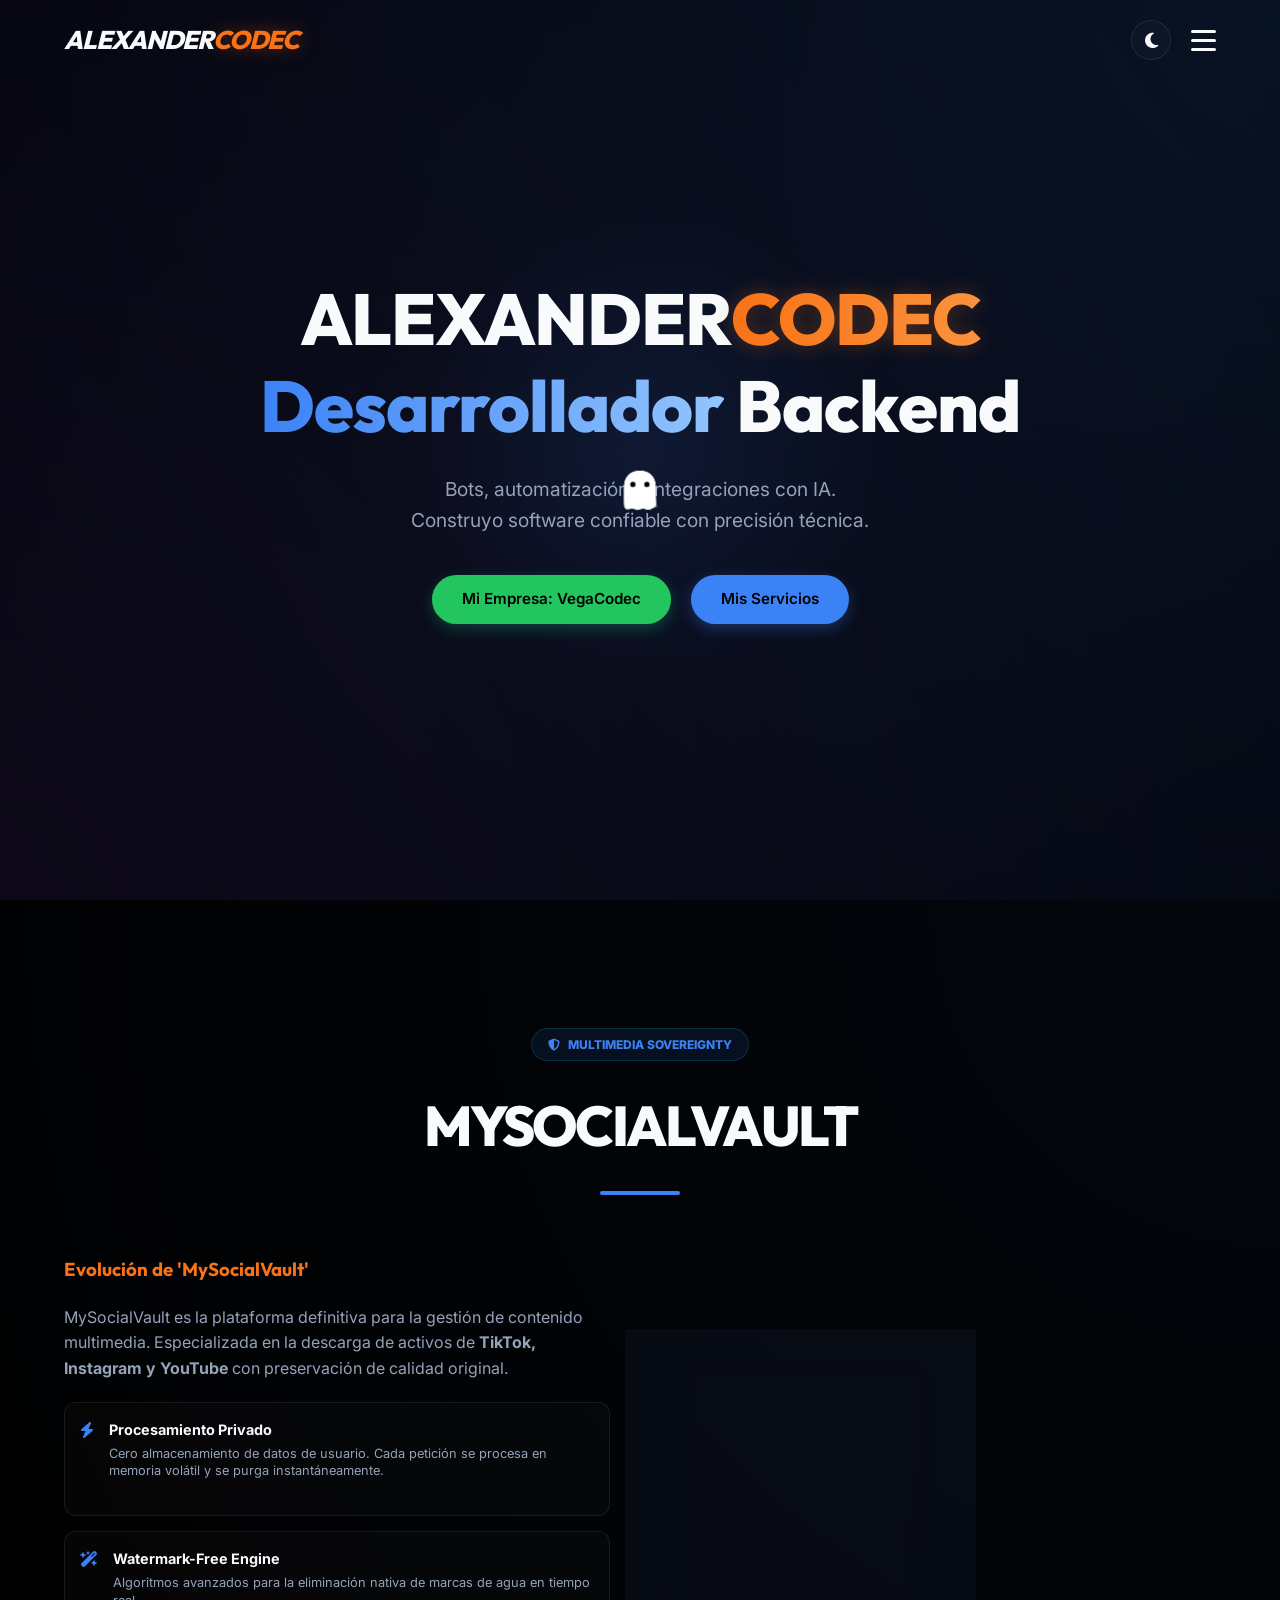
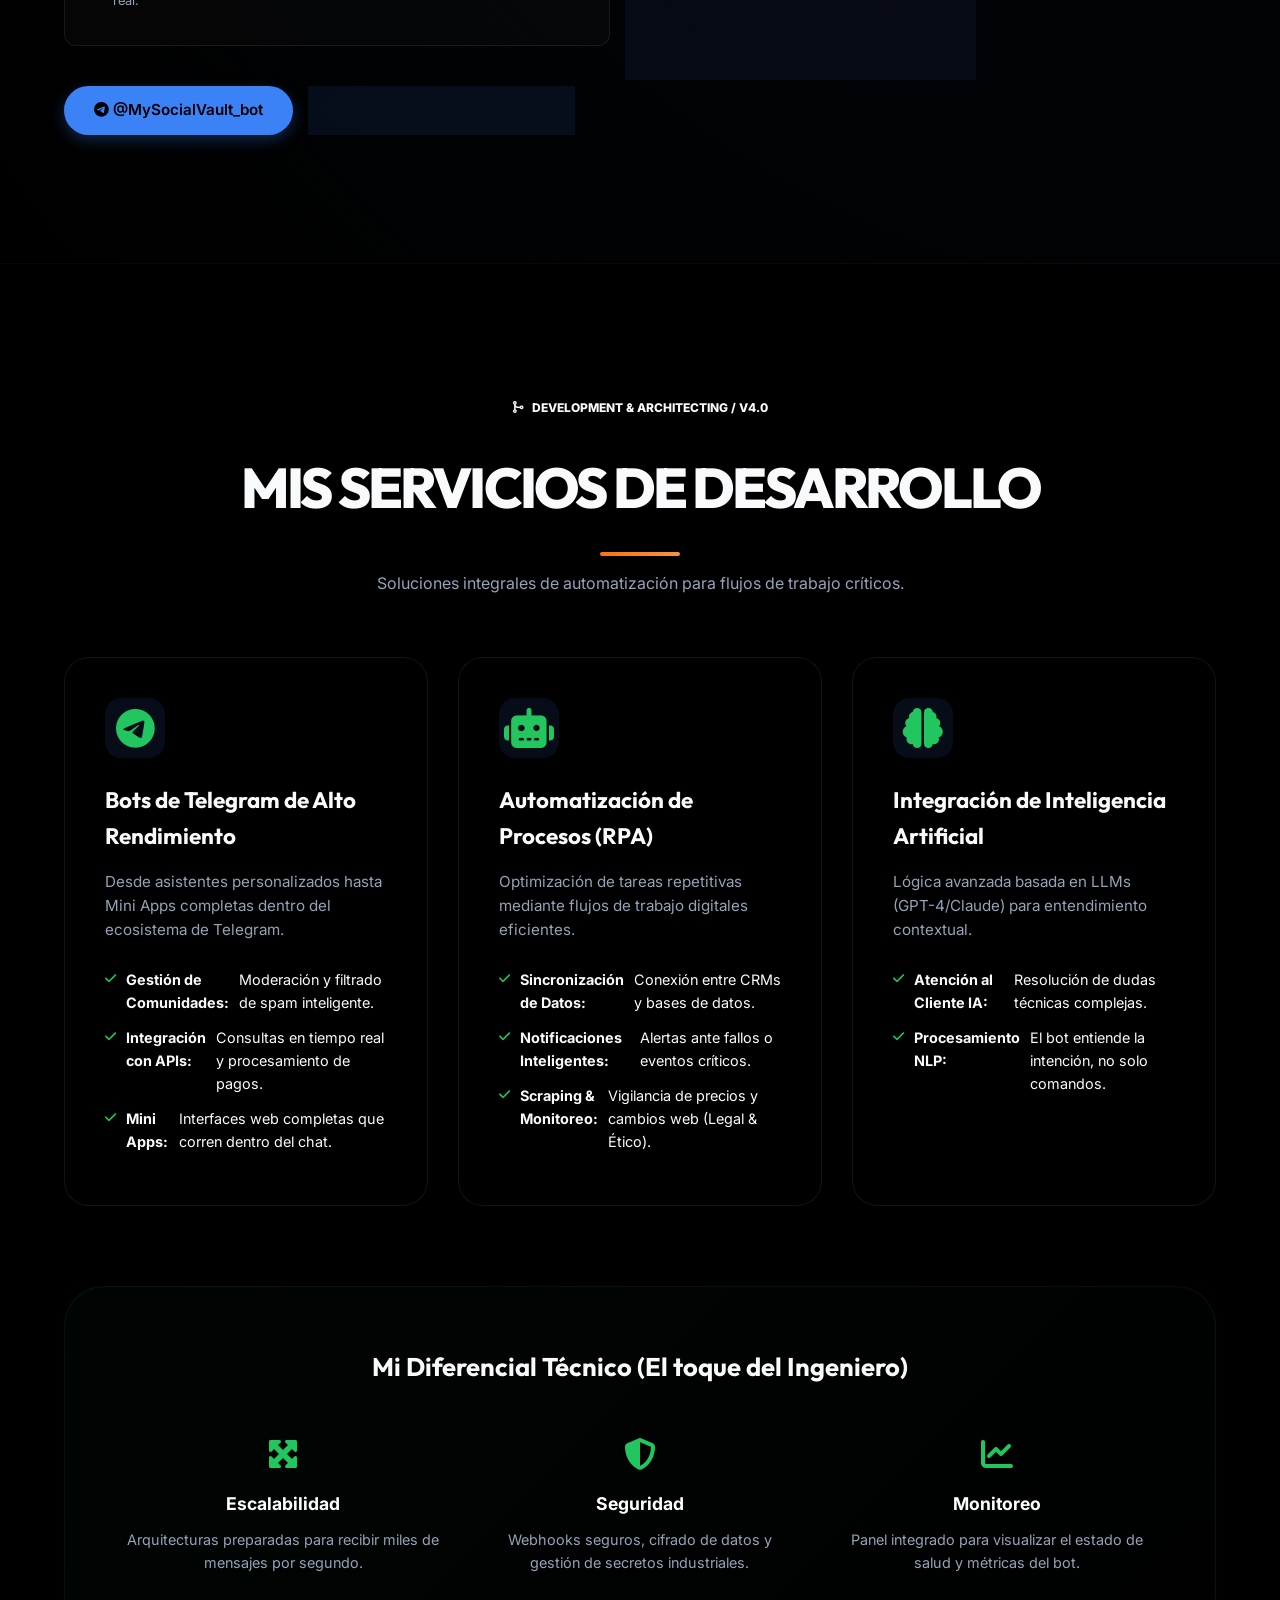
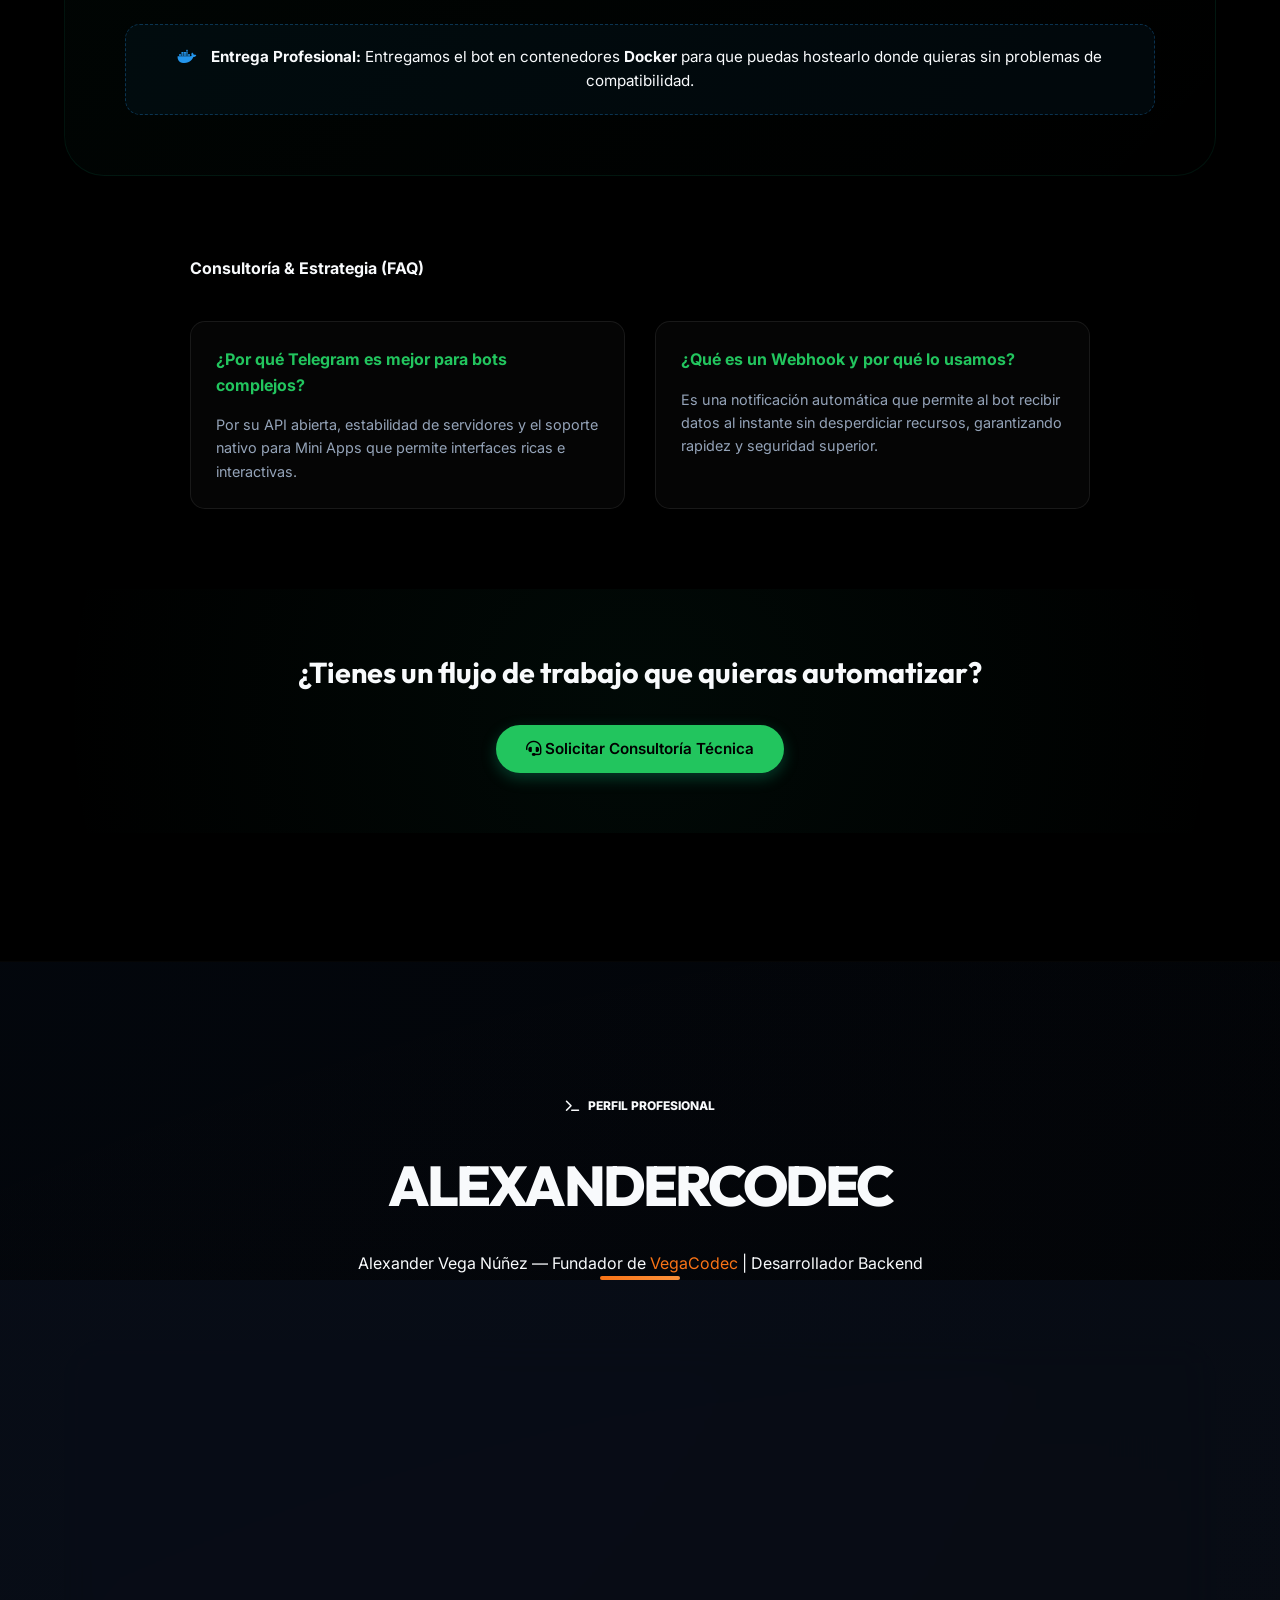
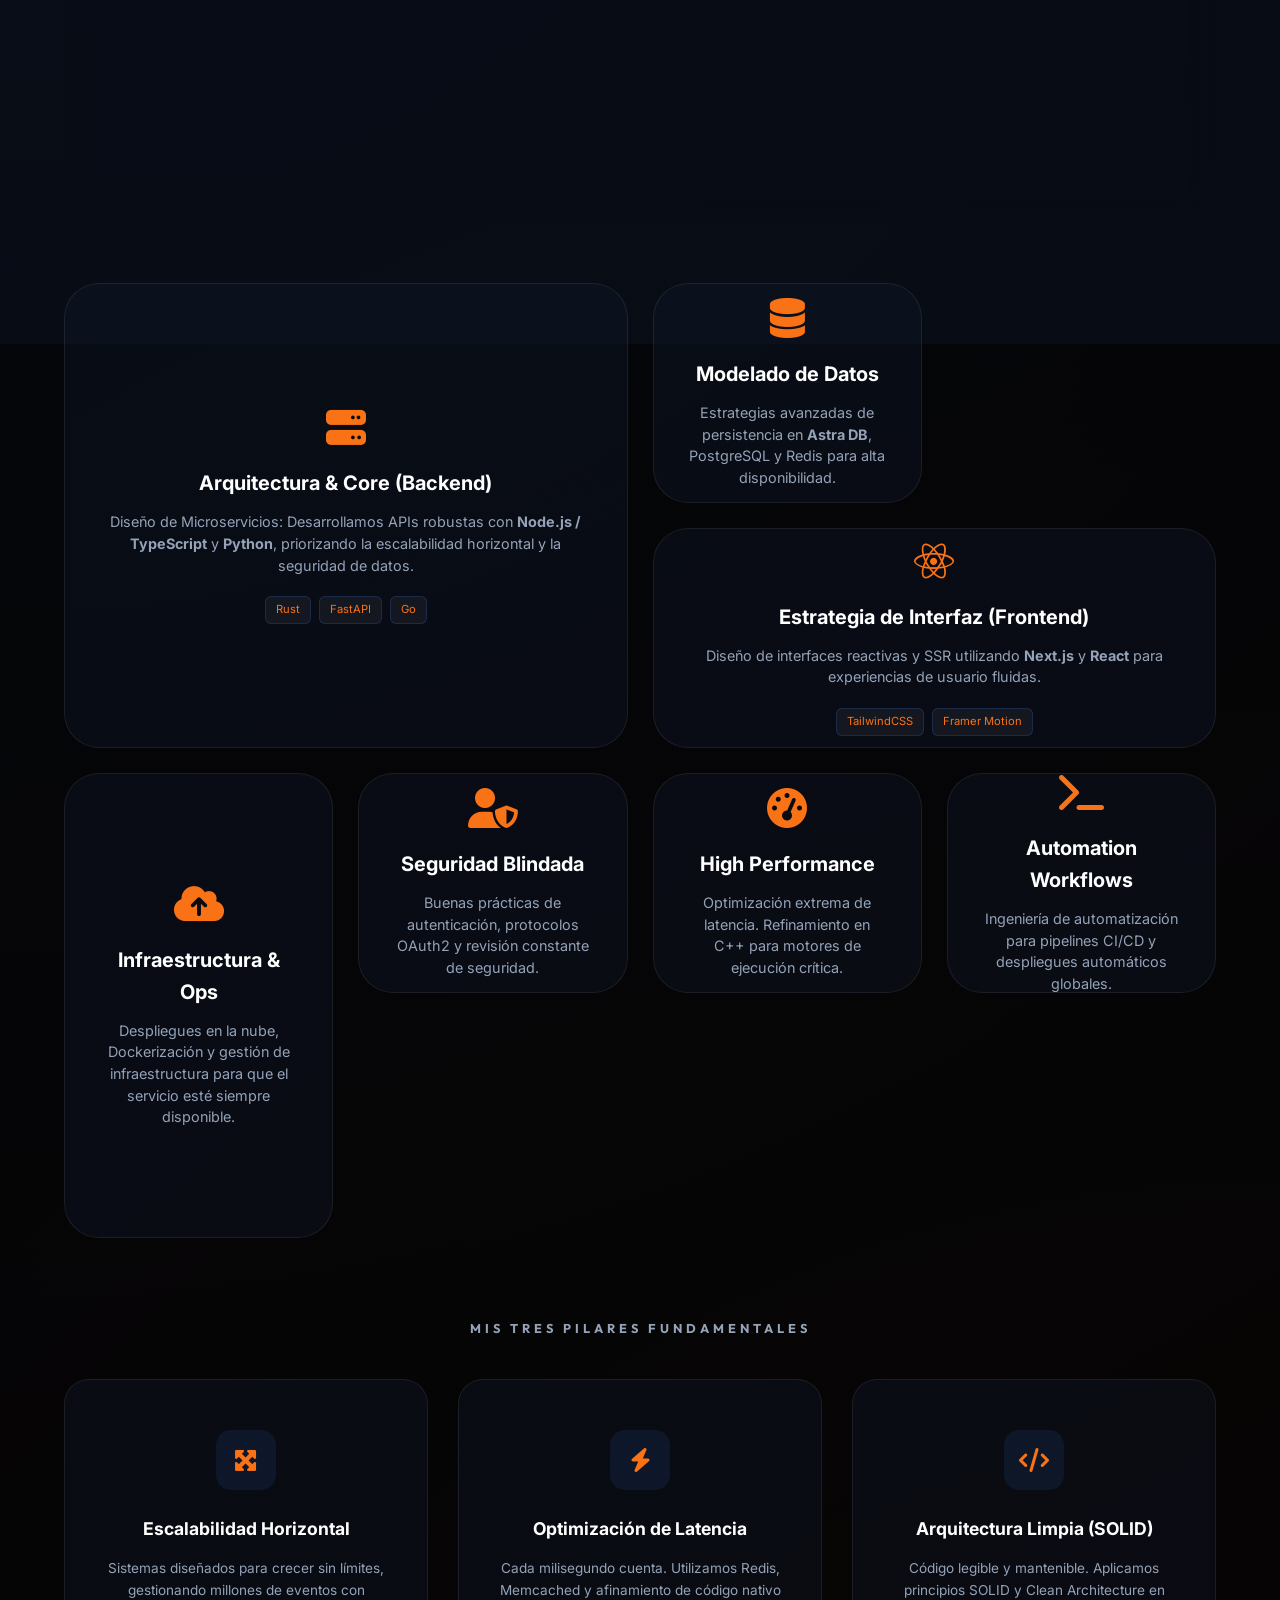
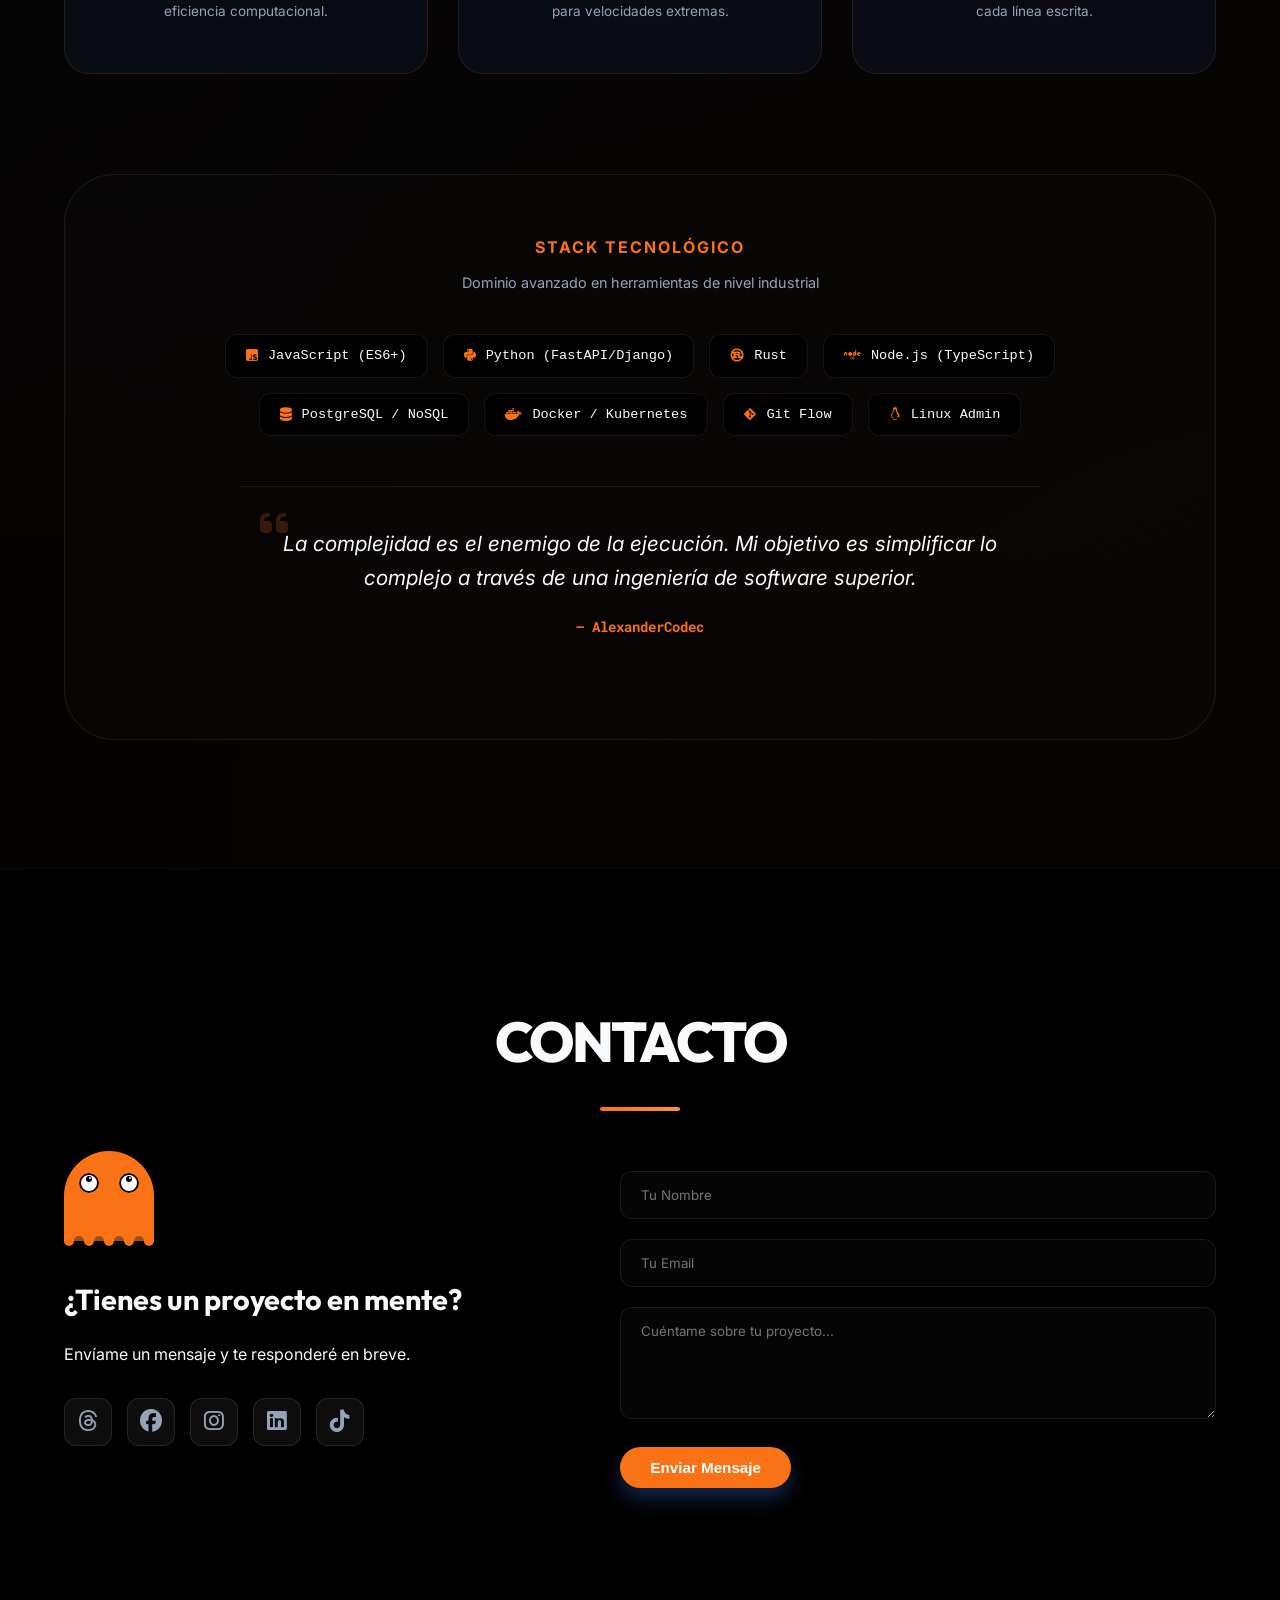
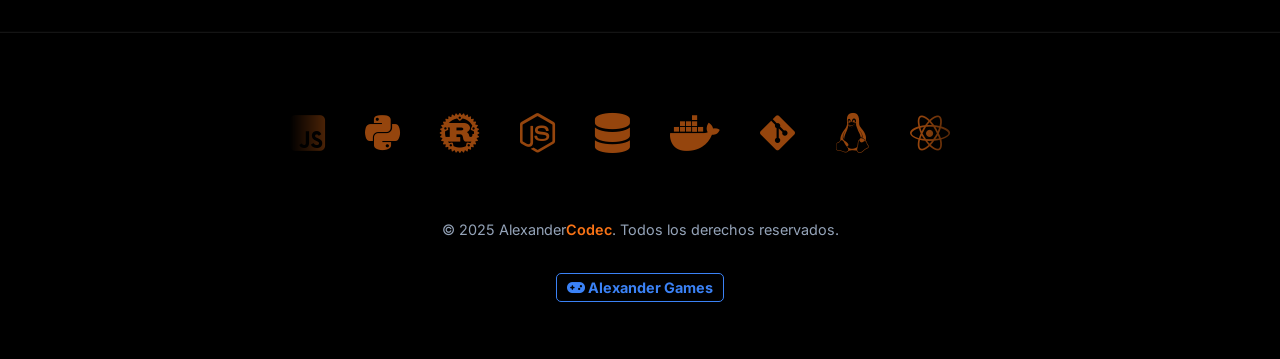
==== commit e76fb009: "Alinea el perfil personal con la marca de VegaCodec - Cambia la paleta de colores naranja/verde/azul" ====
--- a/mi-pagina-web/index.html
+++ b/mi-pagina-web/index.html
@@ -81,8 +81,8 @@
             <p class="fade-in-delay">Bots, automatización e integraciones con IA. <br>Construyo software confiable
                 con precisión técnica.</p>
             <div class="hero-btns fade-in-delay">
-                <a href="#services" class="btn btn-emerald">Mis Servicios</a>
-                <a href="#vault-core" class="btn btn-cyan">Social Vault</a>
+                <a href="https://vegacodec.onrender.com/" target="_blank" rel="noopener noreferrer" class="btn btn-emerald">Mi Empresa: VegaCodec</a>
+                <a href="#services" class="btn btn-cyan">Mis Servicios</a>
             </div>
         </div>
         <div class="scroll-indicator">
@@ -256,10 +256,9 @@
     <section id="about" class="about-me-section section-padding">
         <div class="container">
             <div class="section-header">
-                <span class="core-badge"><i class="fas fa-terminal"></i> Current Profile / v4.0</span>
+                <span class="core-badge"><i class="fas fa-terminal"></i> Perfil Profesional</span>
                 <h2 class="reveal">Alexander<span>Codec</span></h2>
-                <p class="role-subtitle reveal">Ingeniero de Sistemas | Arquitecto de Soluciones & Optimización
-                    Performance</p>
+                <p class="role-subtitle reveal">Alexander Vega Núñez — Fundador de <a href="https://vegacodec.onrender.com/" target="_blank" rel="noopener noreferrer" style="color: var(--primary);">VegaCodec</a> | Desarrollador Backend</p>
                 <div class="accent-line"></div>
             </div>
 
@@ -270,23 +269,24 @@
                         <img src="./images/alexander_avatar.png" alt="AlexanderCodec Avatar" class="profile-avatar" oncontextmenu="return false;" draggable="false">
                         <div class="status-indicator">
                             <span class="pulse"></span>
-                            Available for Engineering
+                            Disponible para proyectos
                         </div>
                     </div>
                     <div class="profile-info">
                         <div class="info-header">
-                            <h3>EL MANIFIESTO CODEC</h3>
+                            <h3>SOBRE MÍ</h3>
                             <div class="badge-row">
-                                <span class="tech-pill-sm">Sistemas Críticos</span>
-                                <span class="tech-pill-sm">Blockchain Logic</span>
-                                <span class="tech-pill-sm">Backend Architect</span>
+                                <span class="tech-pill-sm">Backend</span>
+                                <span class="tech-pill-sm">Automatización</span>
+                                <span class="tech-pill-sm">Bots & IA</span>
                             </div>
                         </div>
                         <p class="bio-text">
-                            "En la intersección entre el dato puro y la experiencia humana, mi trabajo es decodificar la
-                            complejidad. No solo escribo software; construyo infraestructuras que resisten el tiempo y
-                            escalan sin fricción. Como arquitecto digital, mi obsesión es la eficiencia radical y la
-                            seguridad innegociable."
+                            Soy Alexander Vega Núñez, desarrollador backend peruano. Además de este portafolio
+                            personal, dirijo <strong>VegaCodec</strong>, mi empresa de desarrollo de software,
+                            IA y ciberseguridad para negocios. Aquí encontrarás mis proyectos propios y servicios
+                            independientes; si buscas soluciones para tu empresa, conoce
+                            <a href="https://vegacodec.onrender.com/" target="_blank" rel="noopener noreferrer" style="color: var(--primary);">VegaCodec</a>.
                         </p>
                         <div class="bio-stats">
                             <div class="bio-stat-item">
--- a/mi-pagina-web/style.css
+++ b/mi-pagina-web/style.css
@@ -1,12 +1,12 @@
 :root {
-    --primary: #6366f1; /* Indigo */
-    --primary-dark: #4f46e5;
-    --accent: #d946ef; /* Magenta/Purple */
-    --cyan-core: #06b6d4;
-    --emerald-core: #10b981;
-    --bg-dark: #020617;
+    --primary: #f97316; /* Naranja VegaCodec */
+    --primary-dark: #ea580c;
+    --accent: #fb923c; /* Ámbar VegaCodec */
+    --cyan-core: #3b82f6; /* Azul VegaCodec */
+    --emerald-core: #22c55e; /* Verde VegaCodec */
+    --bg-dark: #06100a;
     --bg-darker: #000000;
-    --bg-alt: #020617;
+    --bg-alt: #06100a;
     --card-bg: rgba(15, 23, 42, 0.4);
     --card-bg-hover: rgba(15, 23, 42, 0.8);
     --text-main: #f8fafc;
@@ -48,7 +48,7 @@
 }
 
 body.light-mode .logo span {
-    text-shadow: 0 0 15px rgba(99, 102, 241, 0.2);
+    text-shadow: 0 0 15px rgba(249, 115, 22, 0.2);
 }
 
 /* Reset & Base */
@@ -217,13 +217,13 @@
 .btn-cyan {
     background: var(--cyan-core);
     color: var(--bg-darker);
-    box-shadow: 0 5px 15px rgba(34, 211, 238, 0.3);
+    box-shadow: 0 5px 15px rgba(59, 130, 246, 0.3);
 }
 
 .btn-cyan:hover {
-    background: #06b6d4;
+    background: #3b82f6;
     transform: translateY(-2px);
-    box-shadow: 0 8px 20px rgba(34, 211, 238, 0.4);
+    box-shadow: 0 8px 20px rgba(59, 130, 246, 0.4);
 }
 
 .btn-emerald {
@@ -239,9 +239,9 @@
 }
 
 .btn-glass-cyan {
-    background: rgba(34, 211, 238, 0.1);
+    background: rgba(59, 130, 246, 0.1);
     backdrop-filter: blur(10px);
-    border: 1px solid rgba(34, 211, 238, 0.3);
+    border: 1px solid rgba(59, 130, 246, 0.3);
     color: var(--cyan-core);
     padding: 12px 30px;
     border-radius: 50px;
@@ -257,12 +257,12 @@
 }
 
 .btn-glass-cyan:hover {
-    background: rgba(34, 211, 238, 0.2);
+    background: rgba(59, 130, 246, 0.2);
     border-color: var(--cyan-core);
-    box-shadow: 0 0 25px rgba(34, 211, 238, 0.6), inset 0 0 15px rgba(34, 211, 238, 0.1);
+    box-shadow: 0 0 25px rgba(59, 130, 246, 0.6), inset 0 0 15px rgba(59, 130, 246, 0.1);
     transform: translateY(-3px);
     color: #fff;
-    text-shadow: 0 0 8px rgba(34, 211, 238, 0.8);
+    text-shadow: 0 0 8px rgba(59, 130, 246, 0.8);
 }
 
 /* Navbar */
@@ -309,7 +309,7 @@
     color: white;
     border-color: var(--primary);
     transform: scale(1.1) rotate(15deg);
-    box-shadow: 0 0 20px rgba(99, 102, 241, 0.4);
+    box-shadow: 0 0 20px rgba(249, 115, 22, 0.4);
 }
 
 .nav-container {
@@ -333,7 +333,7 @@
 .logo span {
     color: var(--primary);
     position: relative;
-    text-shadow: 0 0 20px rgba(99, 102, 241, 0.4);
+    text-shadow: 0 0 20px rgba(249, 115, 22, 0.4);
 }
 
 .nav-links {
@@ -399,7 +399,7 @@
     position: absolute;
     top: 0; left: 0;
     width: 100%; height: 100%;
-    background: radial-gradient(600px circle at var(--mouse-x, 50%) var(--mouse-y, 50%), rgba(34, 211, 238, 0.1), transparent 40%);
+    background: radial-gradient(600px circle at var(--mouse-x, 50%) var(--mouse-y, 50%), rgba(59, 130, 246, 0.1), transparent 40%);
     z-index: 1;
     pointer-events: none;
     transition: background 0.2s ease;
@@ -438,11 +438,11 @@
     -webkit-background-clip: text;
     background-clip: text;
     -webkit-text-fill-color: transparent;
-    filter: drop-shadow(0 0 10px rgba(99, 102, 241, 0.3));
+    filter: drop-shadow(0 0 10px rgba(249, 115, 22, 0.3));
 }
 
 .hero-content h1 span.cyan {
-    background: linear-gradient(to right, var(--cyan-core), #67e8f9);
+    background: linear-gradient(to right, var(--cyan-core), #93c5fd);
     -webkit-background-clip: text;
     background-clip: text;
     -webkit-text-fill-color: transparent;
@@ -614,7 +614,7 @@
     transform: translateY(-8px) scale(1.02);
     border-color: var(--primary);
     background: var(--card-bg-hover);
-    box-shadow: 0 20px 40px rgba(99, 102, 241, 0.15);
+    box-shadow: 0 20px 40px rgba(249, 115, 22, 0.15);
 }
 
 .card-icon {
@@ -753,7 +753,7 @@
 
 /* Consultancy Section */
 .bg-accent {
-    background: linear-gradient(135deg, #4f46e5, #8b5cf6);
+    background: linear-gradient(135deg, #f97316, #fb923c);
 }
 
 .consultancy-box {
@@ -1037,7 +1037,7 @@
 }
 /* --- Updated Dual-Core & Black-Ops Styles --- */
 
-.vault-section { background: radial-gradient(circle at top right, rgba(34, 211, 238, 0.05), transparent); }
+.vault-section { background: radial-gradient(circle at top right, rgba(59, 130, 246, 0.05), transparent); }
 .fibonacci-section { background: radial-gradient(circle at bottom left, rgba(16, 185, 129, 0.05), transparent); }
 
 .core-badge {
@@ -1052,11 +1052,11 @@
     margin-bottom: 20px;
 }
 
-.badge-cyan { background: rgba(34, 211, 238, 0.1); color: var(--cyan-core); border: 1px solid var(--border-cyan); }
+.badge-cyan { background: rgba(59, 130, 246, 0.1); color: var(--cyan-core); border: 1px solid var(--border-cyan); }
 .badge-emerald { background: rgba(16, 185, 129, 0.1); color: var(--emerald-core); border: 1px solid var(--border-emerald); }
 
 .glass-card { transition: var(--transition); border: 1px solid var(--border); }
-.glass-card.cyan-edge:hover { border-color: var(--cyan-core); box-shadow: 0 0 30px rgba(34, 211, 238, 0.15); }
+.glass-card.cyan-edge:hover { border-color: var(--cyan-core); box-shadow: 0 0 30px rgba(59, 130, 246, 0.15); }
 .glass-card.emerald-edge:hover { border-color: var(--emerald-core); box-shadow: 0 0 30px rgba(16, 185, 129, 0.15); }
 
 .tech-tag {
@@ -1742,7 +1742,7 @@
 /* --- About Me Professional Styles --- */
 .about-me-section {
     background: radial-gradient(circle at top left, rgba(59, 130, 246, 0.05), transparent),
-                radial-gradient(circle at bottom right, rgba(99, 102, 241, 0.03), transparent);
+                radial-gradient(circle at bottom right, rgba(249, 115, 22, 0.03), transparent);
     position: relative;
     overflow: hidden;
 }
@@ -1979,7 +1979,7 @@
 .blue-glow { bottom: -50px; left: -50px; background: var(--primary); }
 .red-glow { top: 50%; left: 50%; transform: translate(-50%, -50%); background: #ef4444; }
 .gold-glow { bottom: -50px; left: -50px; background: #fbbf24; }
-.indigo-glow { top: -50px; right: -50px; background: #6366f1; }
+.indigo-glow { top: -50px; right: -50px; background: #f97316; }
 
 .bento-item:hover {
     transform: translateY(-8px);
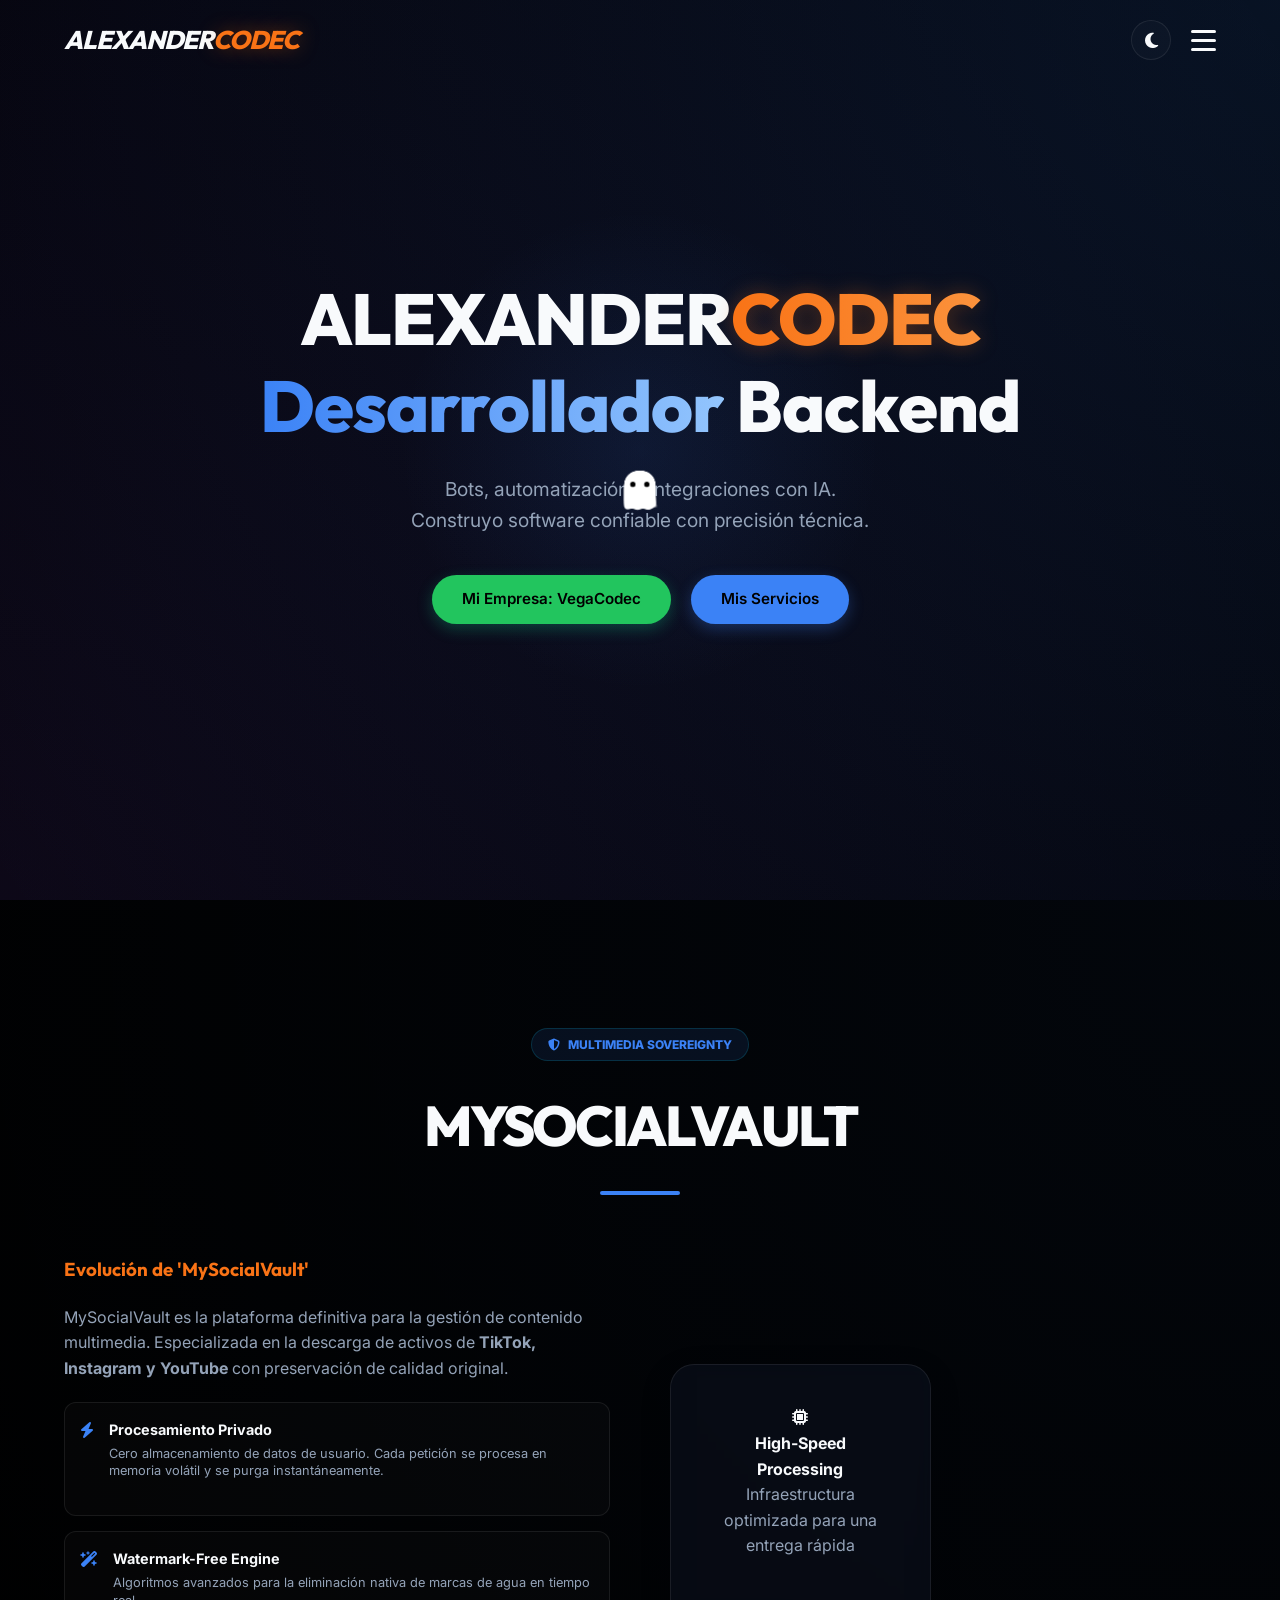
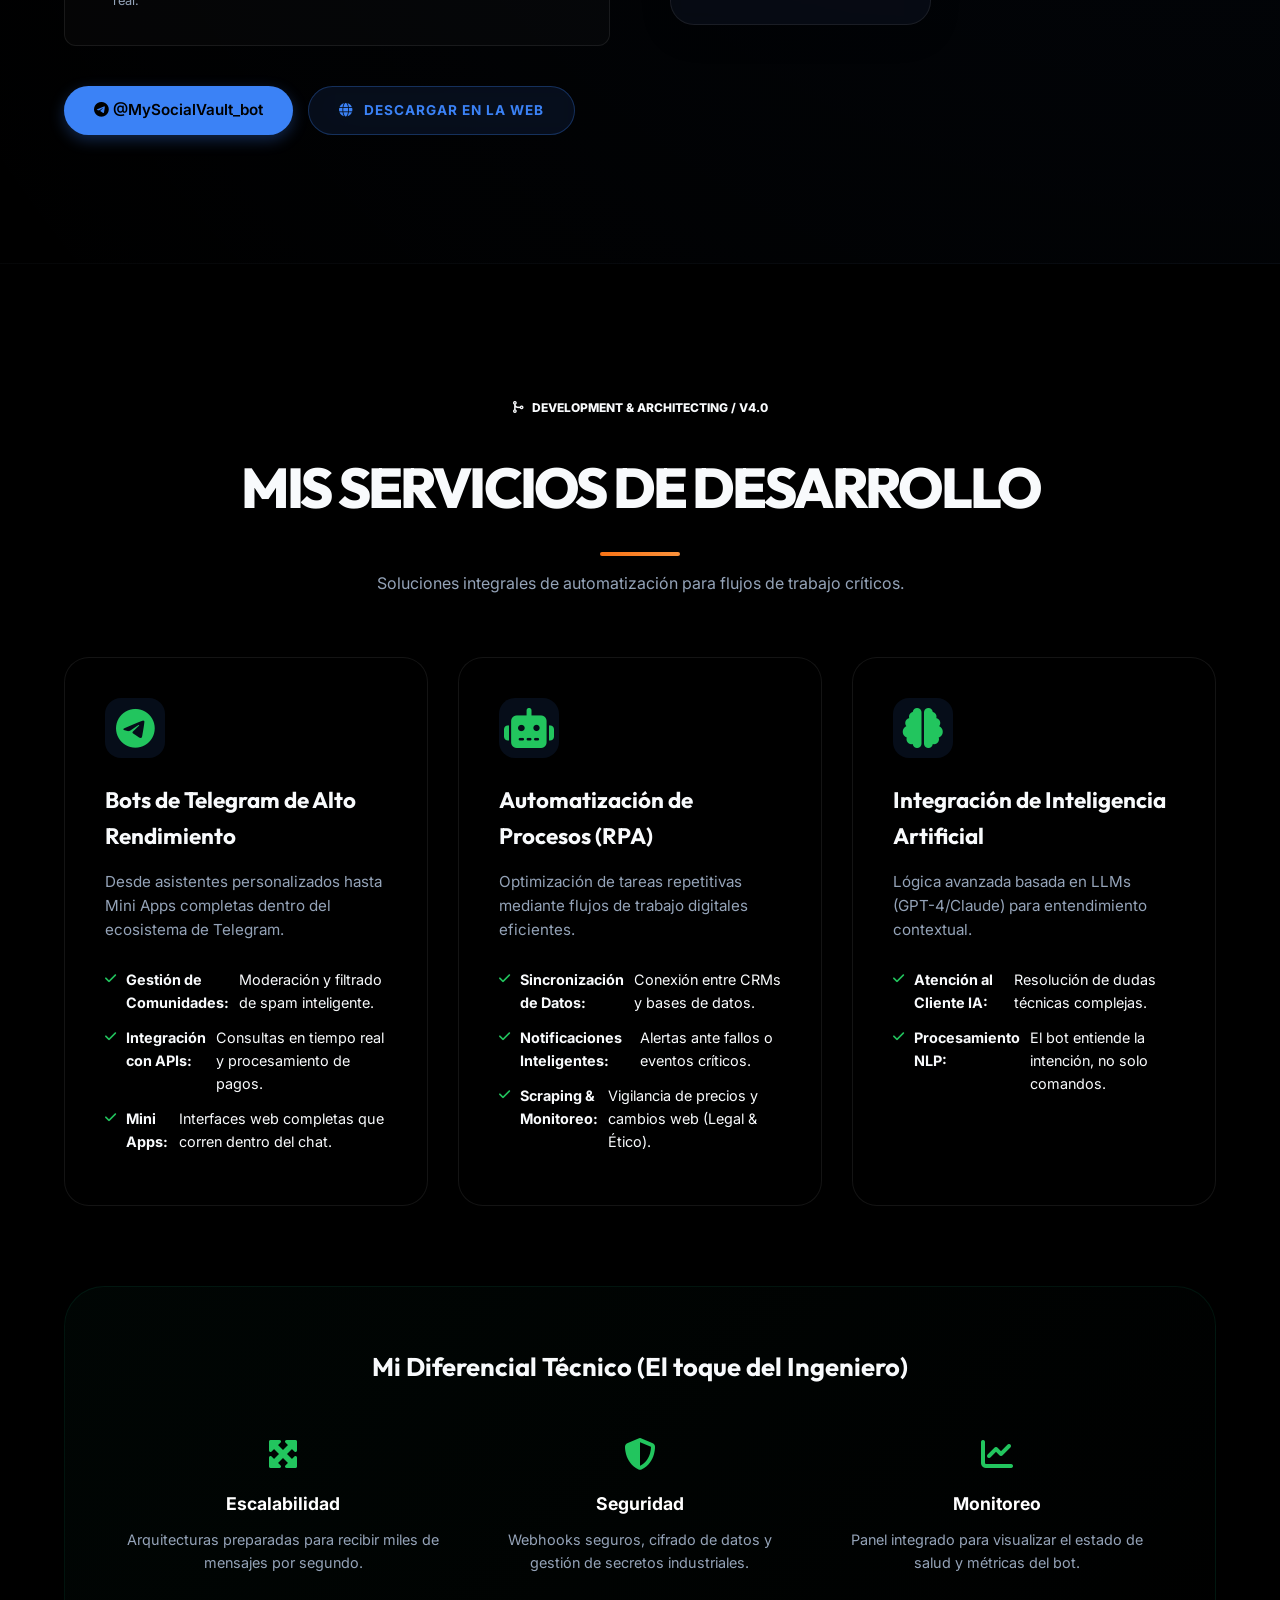
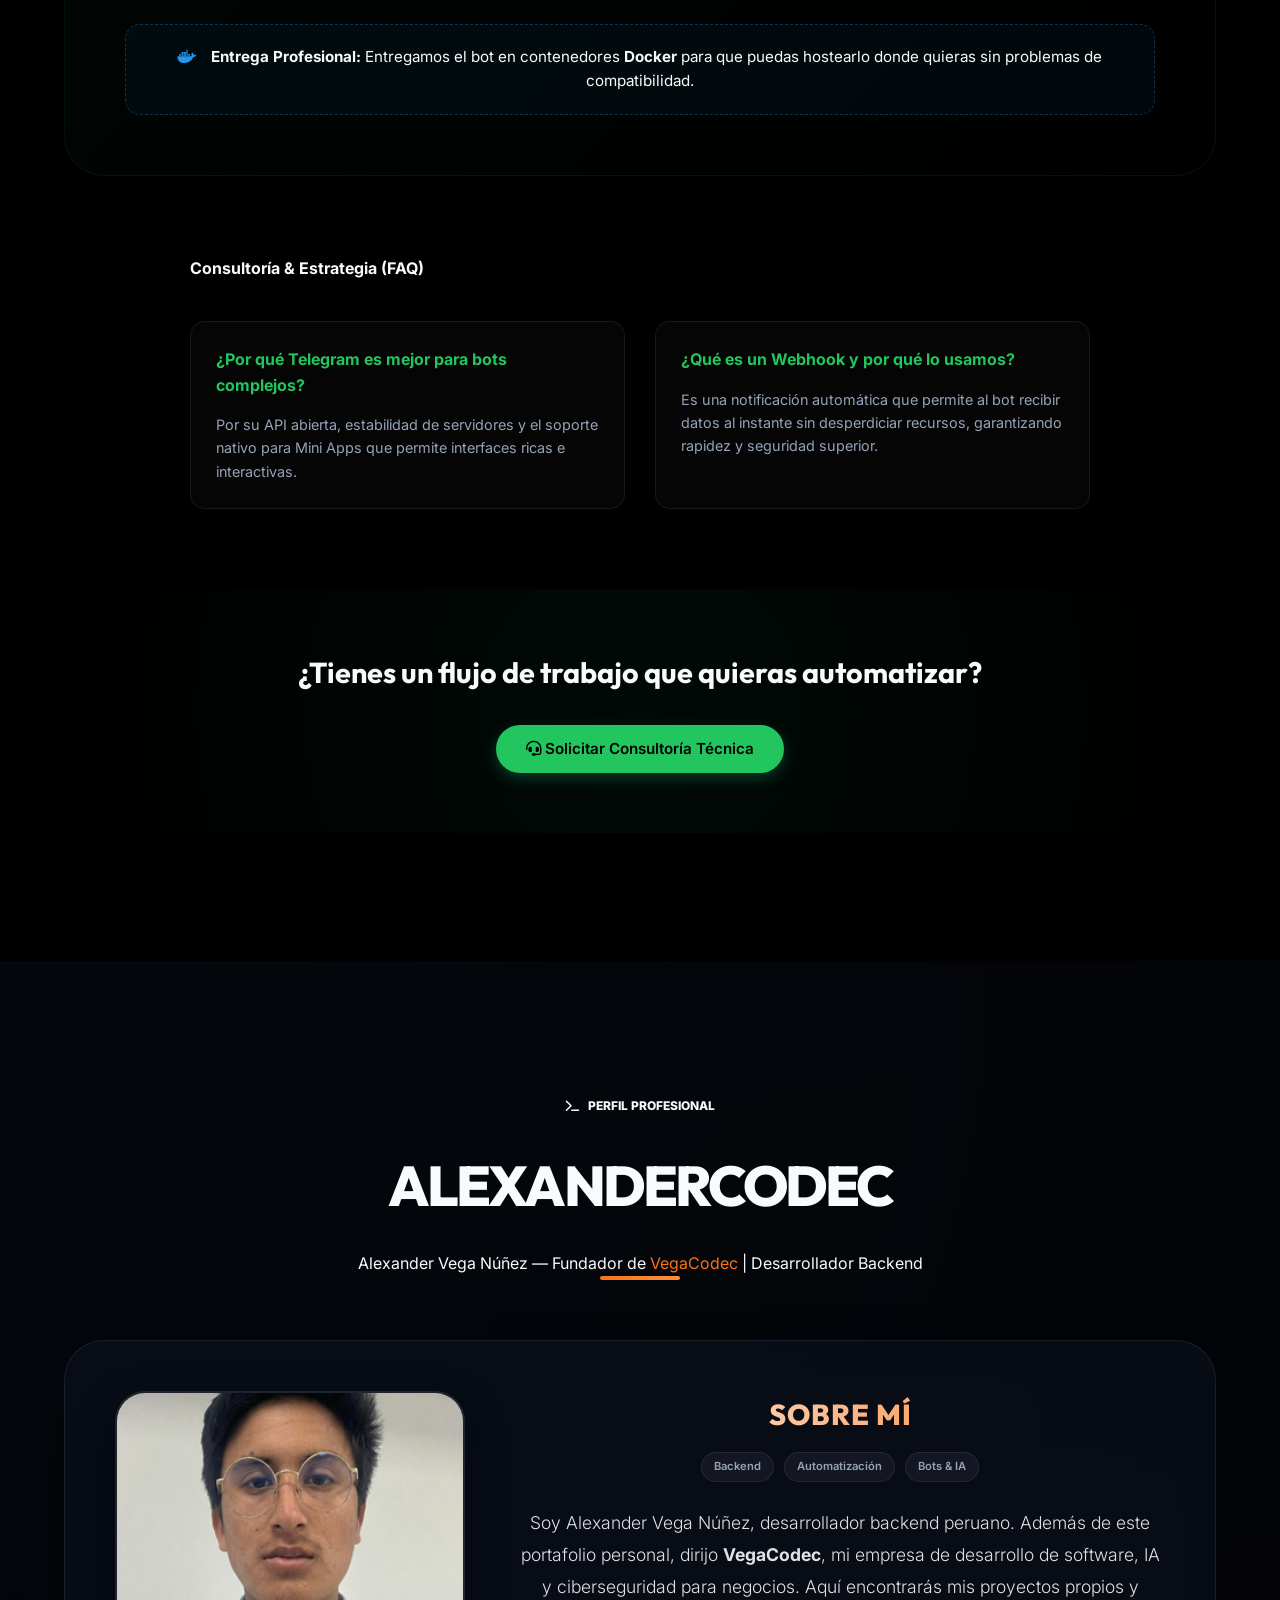
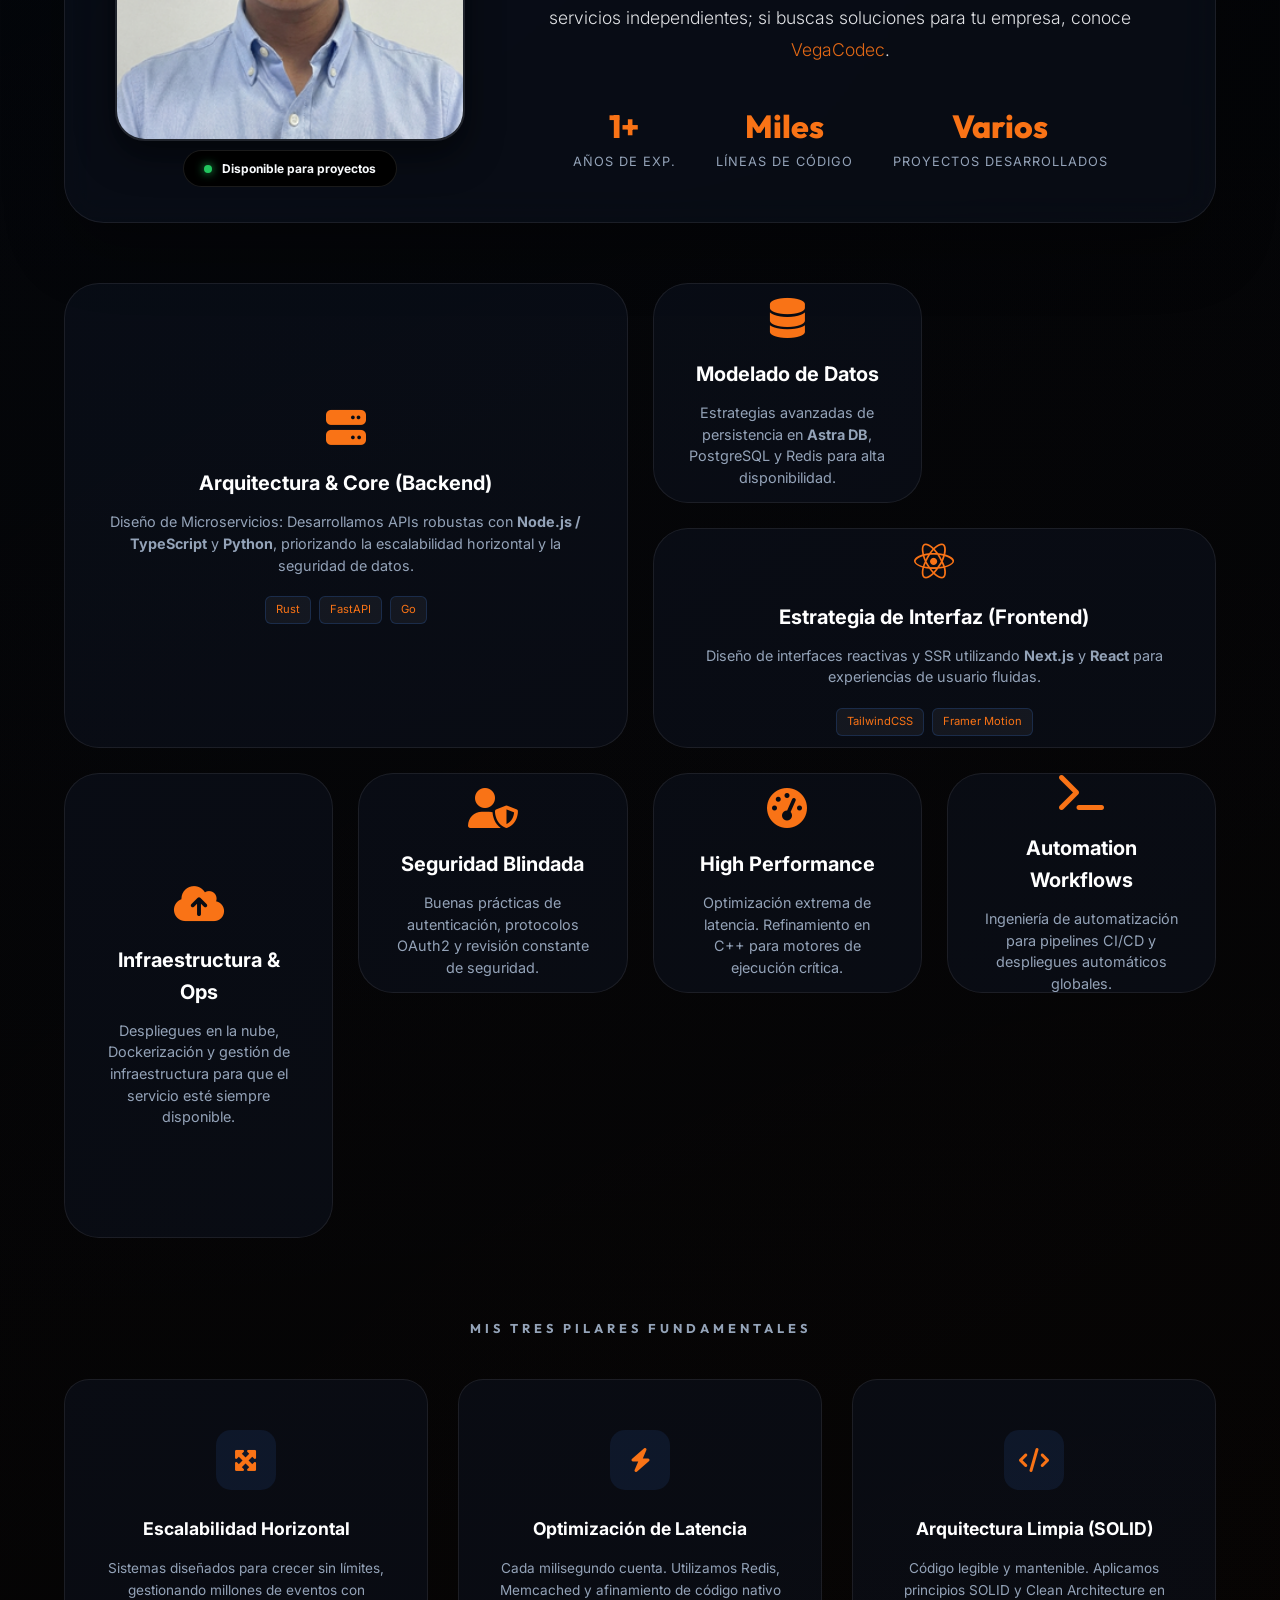
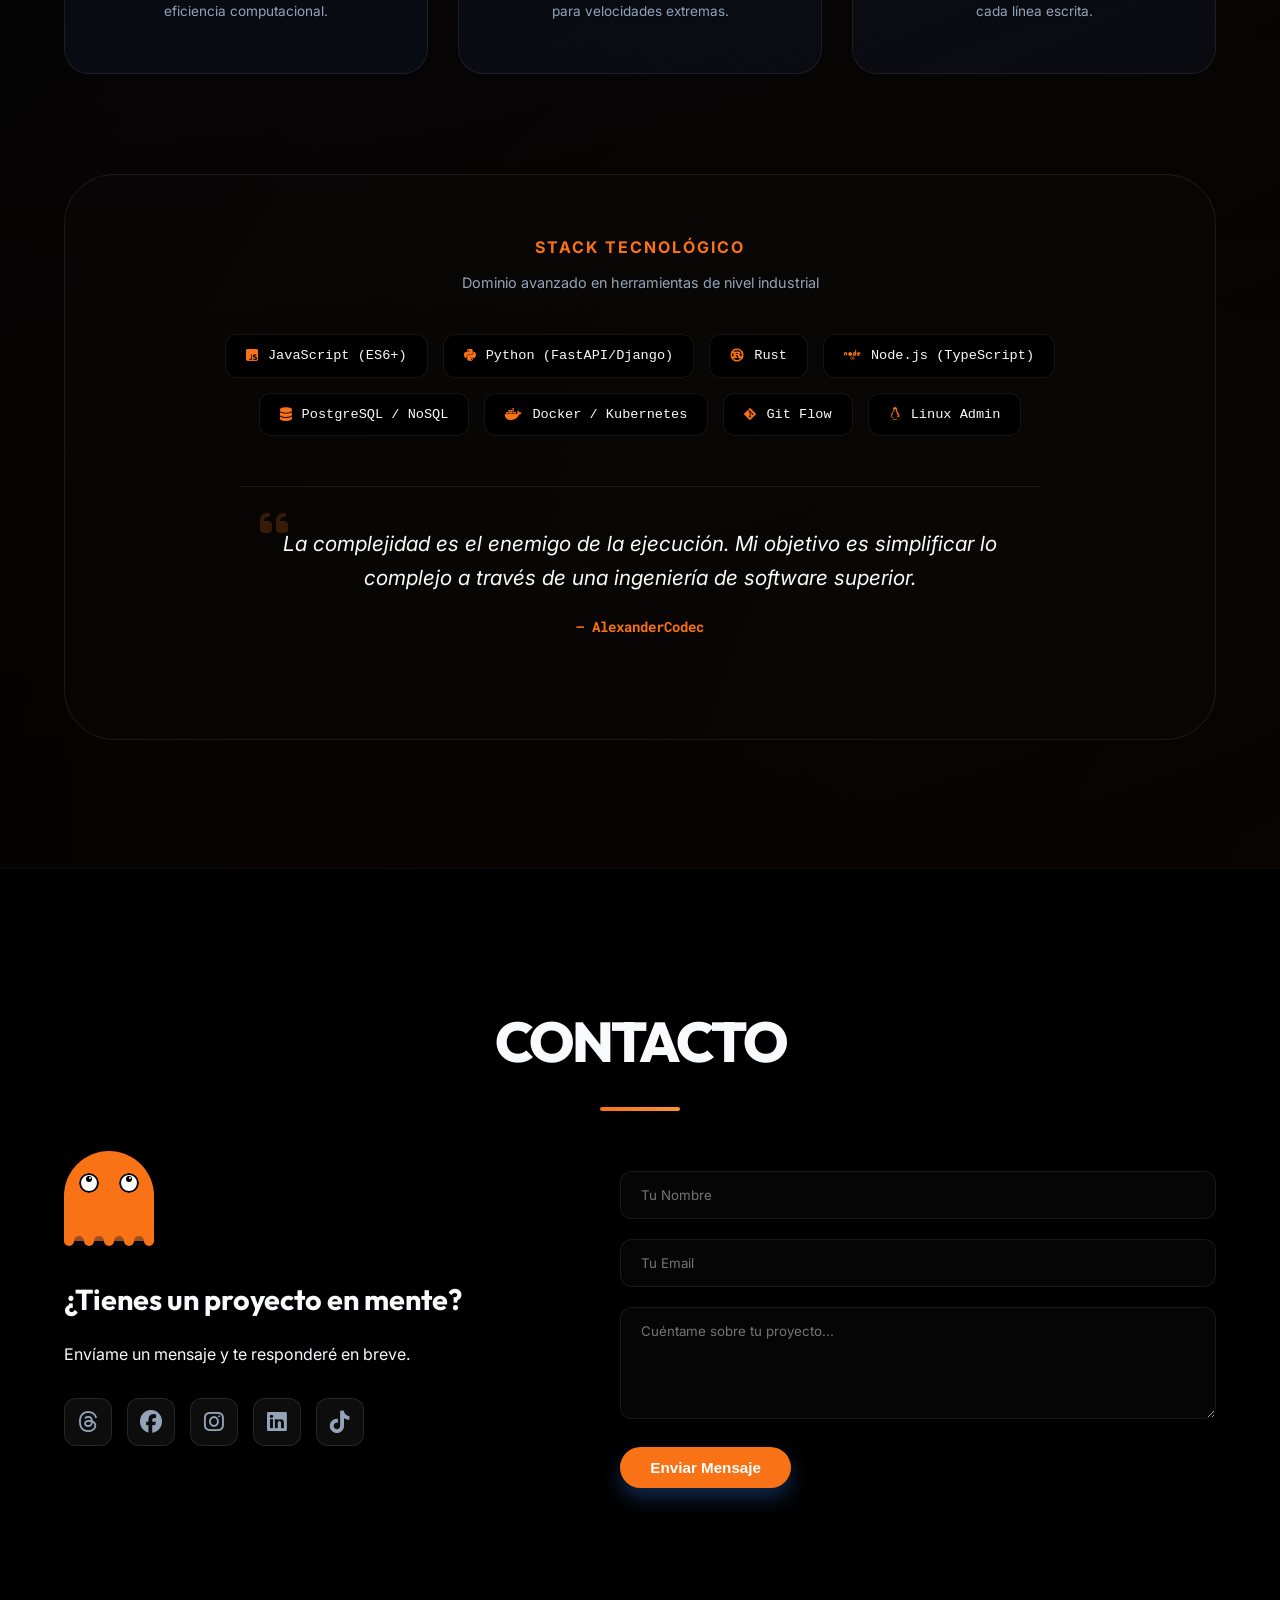
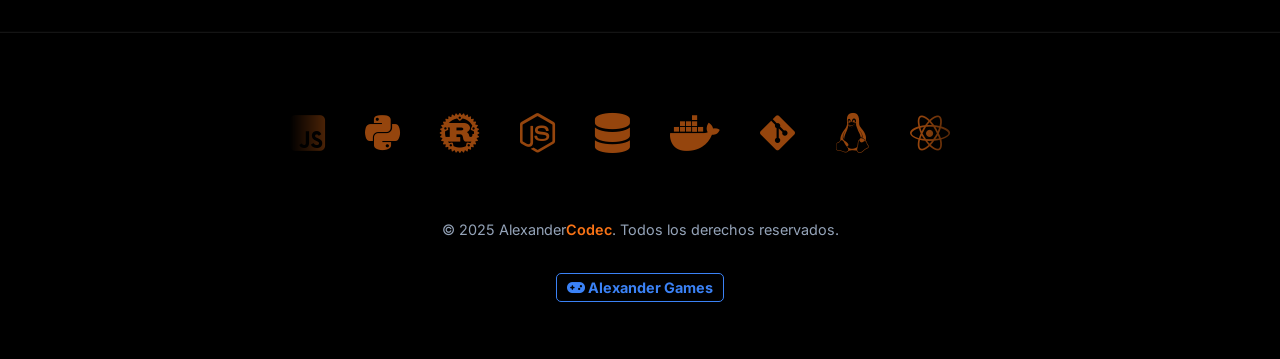
==== commit 551f96cd: "Mejora SEO: nombre real en metadatos, datos estructurados, sitemap y robots.txt - Titulo y meta desc" ====
--- a/mi-pagina-web/index.html
+++ b/mi-pagina-web/index.html
@@ -5,27 +5,54 @@
     <meta charset="UTF-8">
     <meta name="viewport" content="width=device-width, initial-scale=1.0">
     <meta name="description"
-        content="Portafolio de Alexander Vega, desarrollador backend. Bots de Telegram, automatización (RPA) e integraciones con IA.">
+        content="Alexander Vega Núñez (AlexanderCodec), desarrollador backend peruano y fundador de VegaCodec. Bots de Telegram, automatización (RPA) e integraciones con IA.">
     <!-- Mejoras de SEO y Rastreo -->
-    <meta name="keywords" content="Desarrollador Backend, Node.js, Python, Automatización, RPA, Bots Telegram, Integraciones IA">
-    <meta name="author" content="AlexanderCodec">
+    <meta name="keywords" content="Alexander Vega Nuñez, Alexander Vega, AlexanderCodec, VegaCodec, Desarrollador Backend Peru, Node.js, Python, Automatización, RPA, Bots Telegram, Integraciones IA">
+    <meta name="author" content="Alexander Vega Núñez">
     <meta name="robots" content="index, follow">
     <!-- (Opcional) link canonical si tienes el dominio final -->
     <link rel="canonical" href="https://alexander-desarrollador.onrender.com">
     <link rel="icon" type="image/png" href="./images/botmagico.dolloardimg.png">
     <meta name="google-site-verification" content="google0db20c63d58e0252" />
     <!-- SEO & Social Media -->
-    <meta property="og:title" content="AlexanderCodec | Desarrollador Backend, Bots y Automatización">
+    <meta property="og:title" content="Alexander Vega Núñez | AlexanderCodec — Desarrollador Backend">
     <meta property="og:description"
-        content="Portafolio de Alexander Vega, desarrollador backend. Bots de Telegram, automatización (RPA) e integraciones con IA.">
+        content="Alexander Vega Núñez (AlexanderCodec), desarrollador backend peruano y fundador de VegaCodec. Bots de Telegram, automatización (RPA) e integraciones con IA.">
     <meta property="og:image" content="https://alexander-desarrollador.onrender.com/images/botmagico.dolloardimg.png">
     <meta property="og:type" content="website">
+    <meta property="og:locale" content="es_PE">
     <meta name="twitter:card" content="summary_large_image">
-    <meta name="twitter:title" content="AlexanderCodec | Desarrollador Backend, Bots y Automatización">
+    <meta name="twitter:title" content="Alexander Vega Núñez | AlexanderCodec — Desarrollador Backend">
     <meta name="twitter:description"
-        content="Portafolio de Alexander Vega, desarrollador backend. Bots de Telegram, automatización (RPA) e integraciones con IA.">
+        content="Alexander Vega Núñez (AlexanderCodec), desarrollador backend peruano y fundador de VegaCodec. Bots de Telegram, automatización (RPA) e integraciones con IA.">
     <meta name="twitter:image" content="https://alexander-desarrollador.onrender.com/images/botmagico.dolloardimg.png">
-    <title>AlexanderCodec</title>
+    <title>Alexander Vega Núñez | AlexanderCodec — Desarrollador Backend</title>
+    <script type="application/ld+json">
+    {
+      "@context": "https://schema.org",
+      "@type": "Person",
+      "name": "Alexander Vega Núñez",
+      "alternateName": "AlexanderCodec",
+      "url": "https://alexander-desarrollador.onrender.com",
+      "image": "https://alexander-desarrollador.onrender.com/images/alexander_avatar.png",
+      "jobTitle": "Desarrollador Backend",
+      "worksFor": {
+        "@type": "Organization",
+        "name": "VegaCodec",
+        "url": "https://vegacodec.onrender.com/"
+      },
+      "nationality": "Peruana",
+      "sameAs": [
+        "https://www.linkedin.com/in/alex-vega-nu%C3%B1ez-28aa0043a/",
+        "https://www.facebook.com/alexander.veganunez.71",
+        "https://www.instagram.com/alexander.vega.n",
+        "https://www.tiktok.com/@donalex175",
+        "https://www.threads.net/@alexander.vega.n",
+        "https://github.com/Alexander-Des-fedora",
+        "https://vegacodec.onrender.com/"
+      ]
+    }
+    </script>
     <link rel="shortcut icon" href="./images/botmagico.dolloardimg.png" type="image/png">
     <link rel="preconnect" href="https://fonts.googleapis.com">
     <link rel="preconnect" href="https://fonts.gstatic.com" crossorigin>
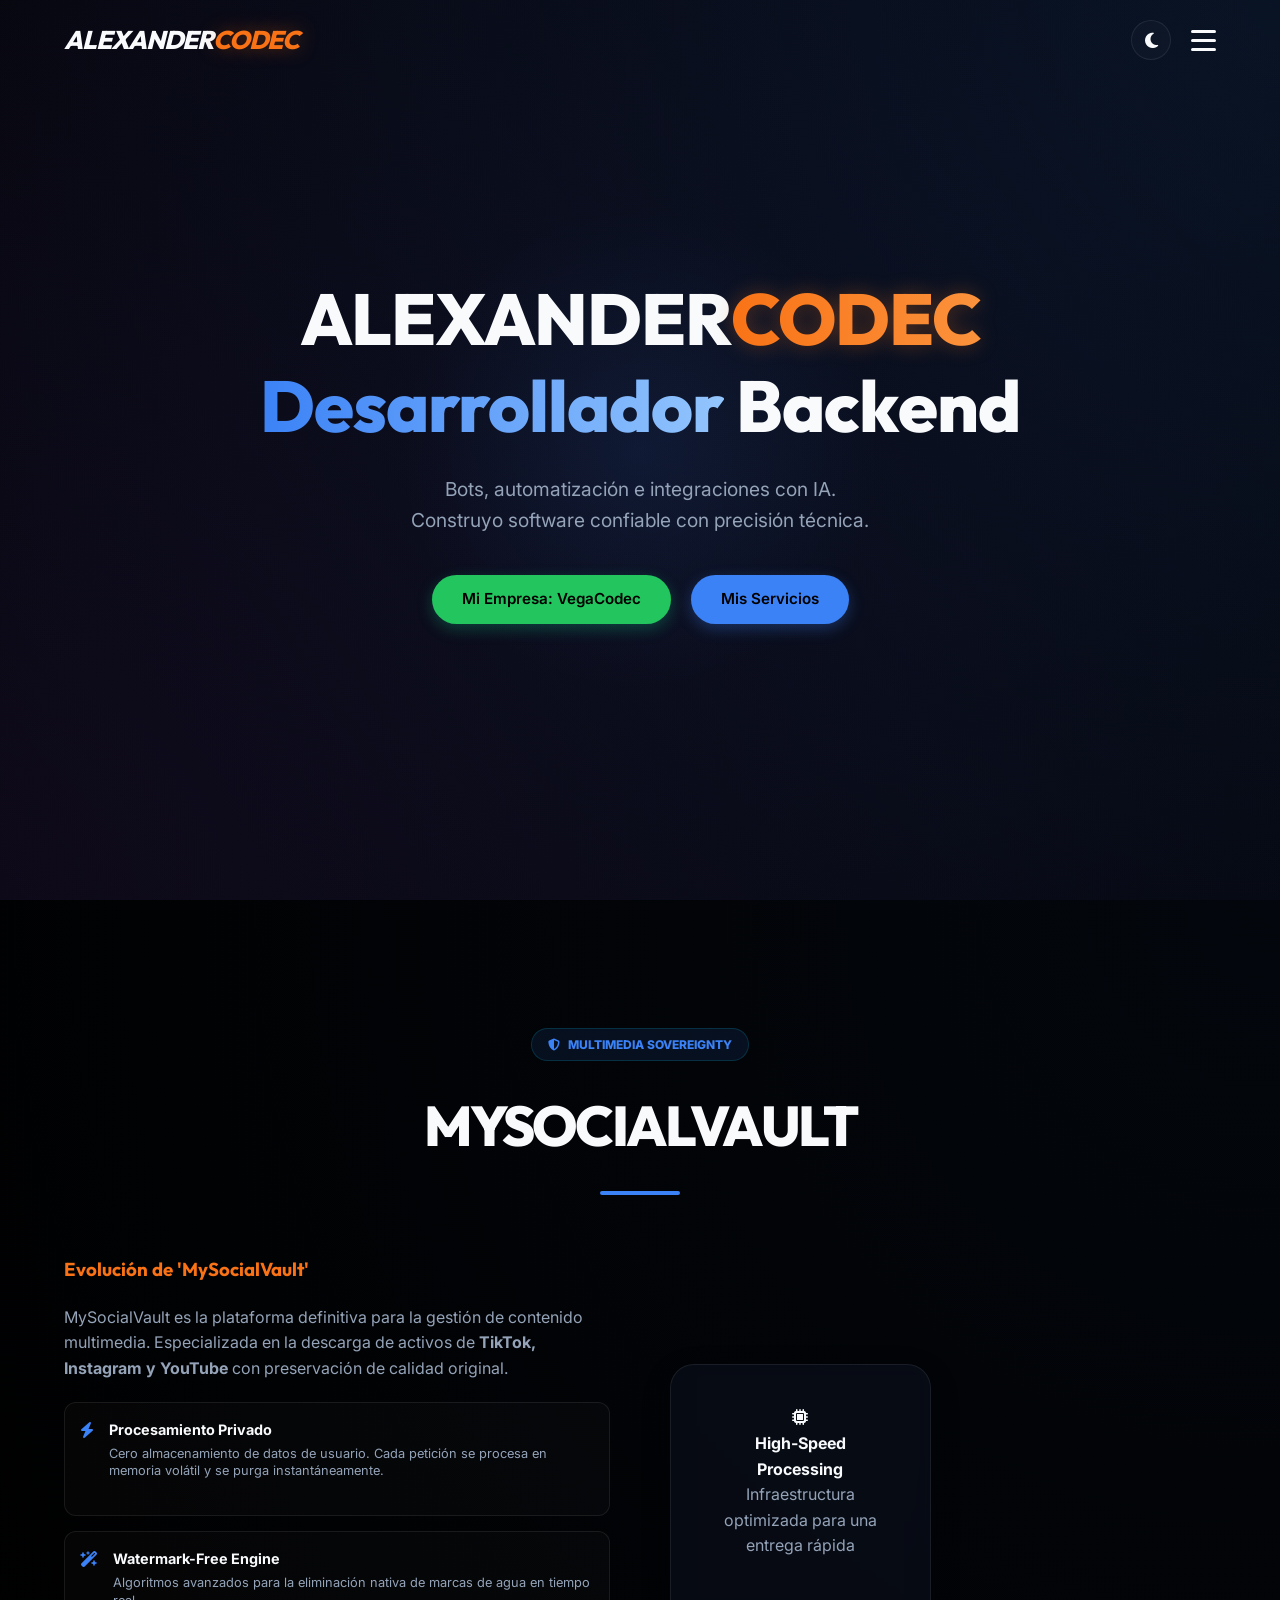
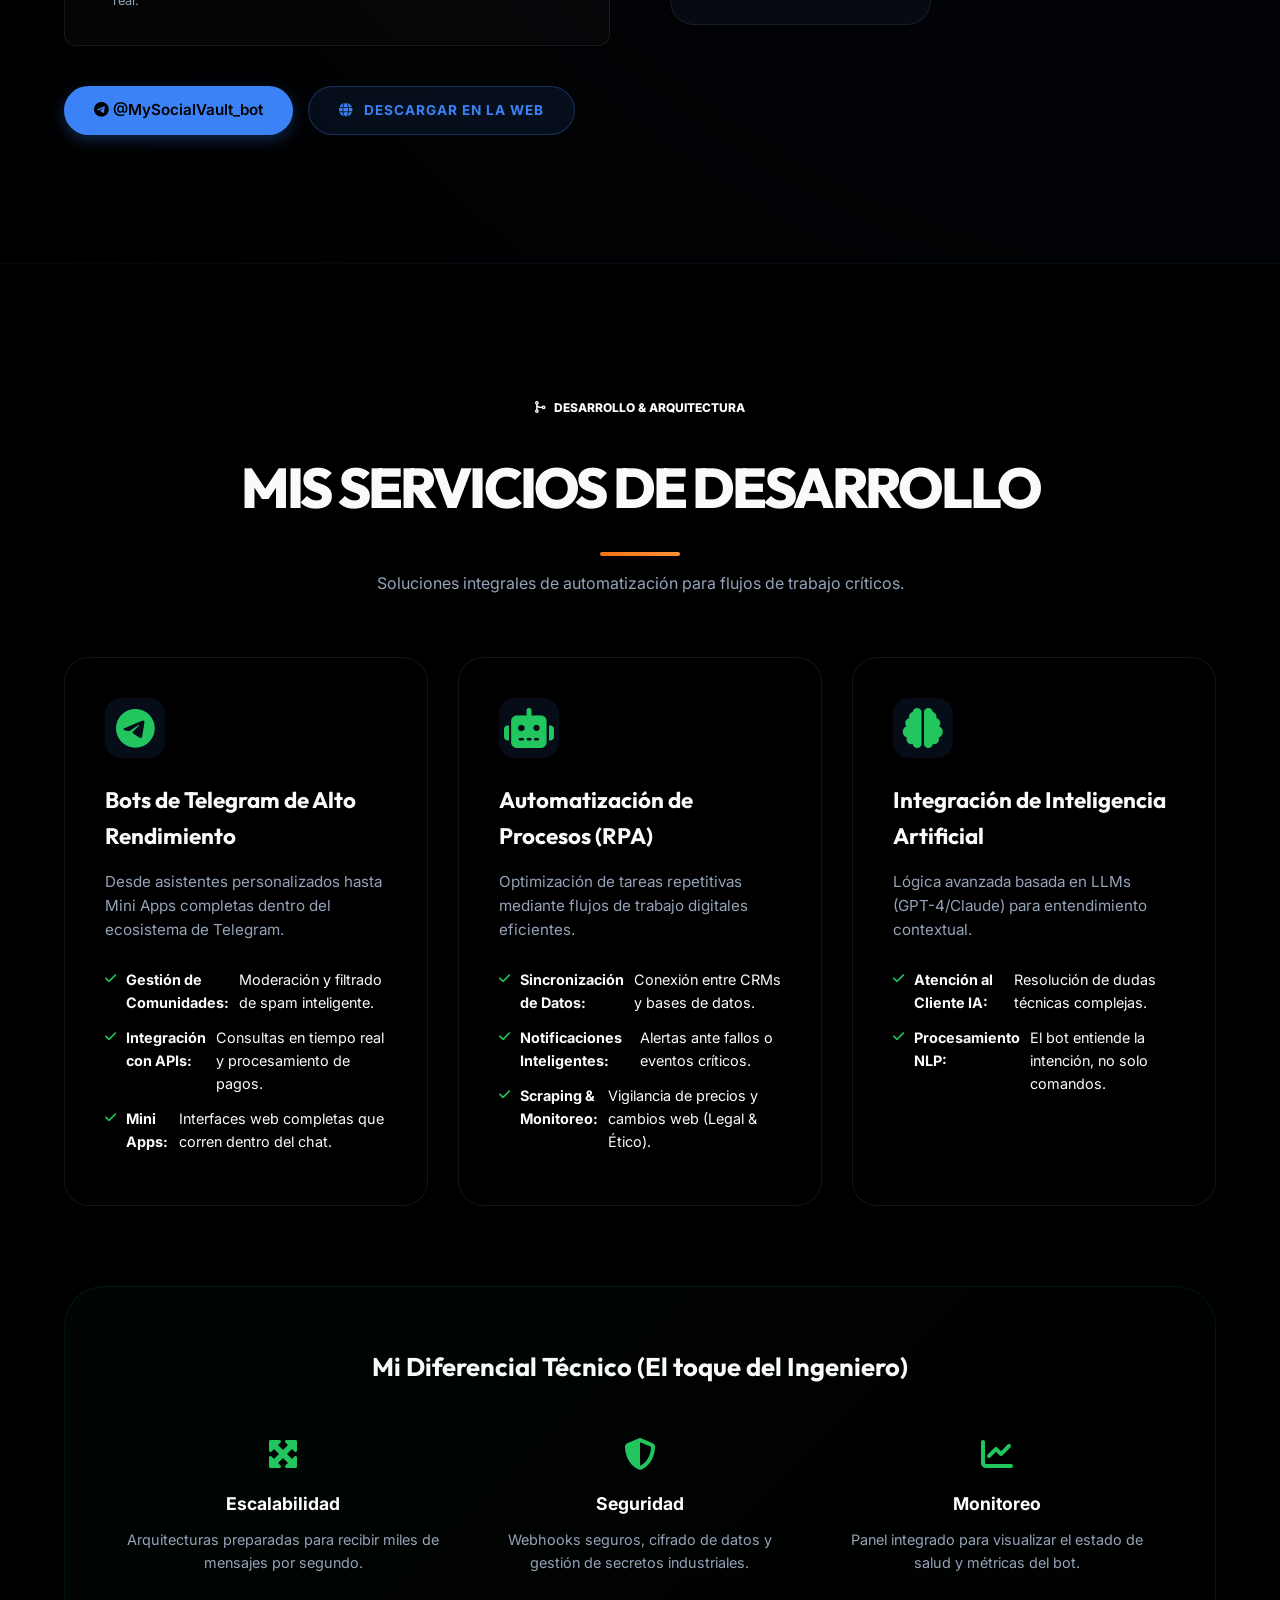
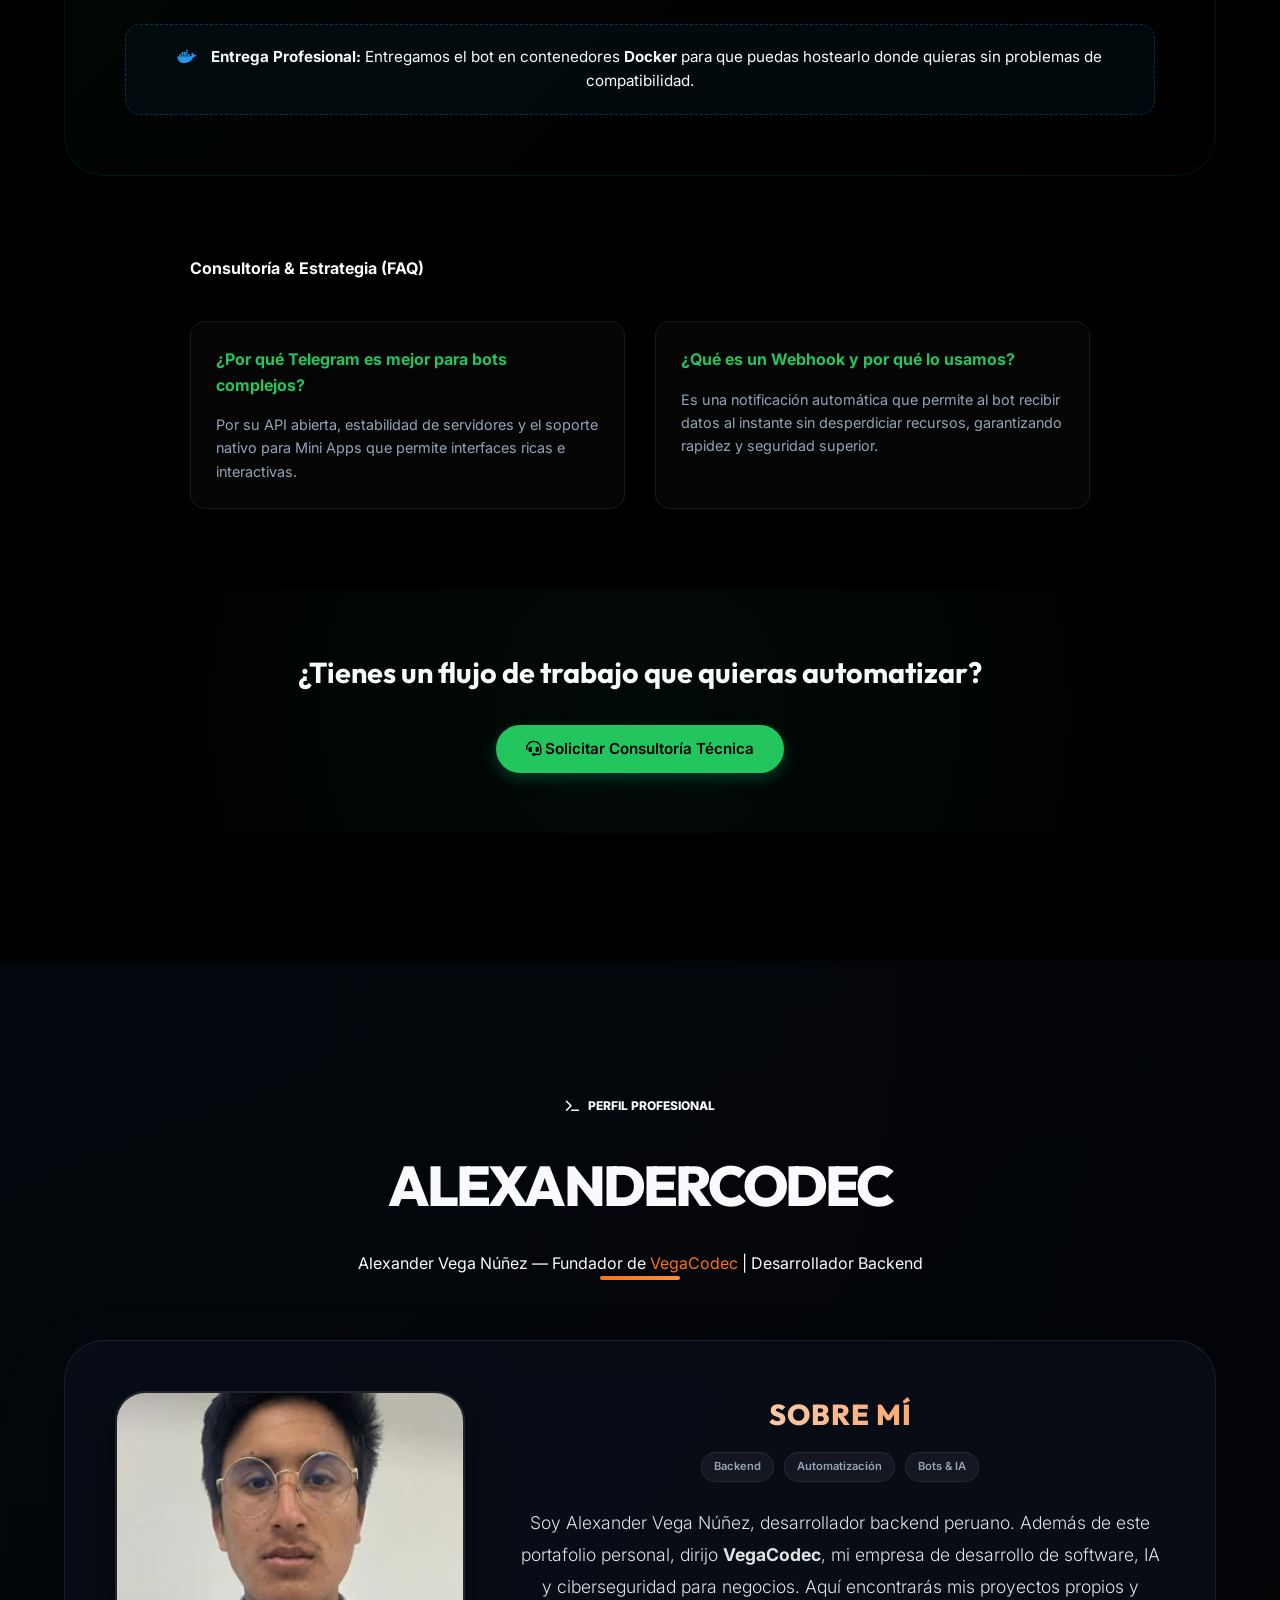
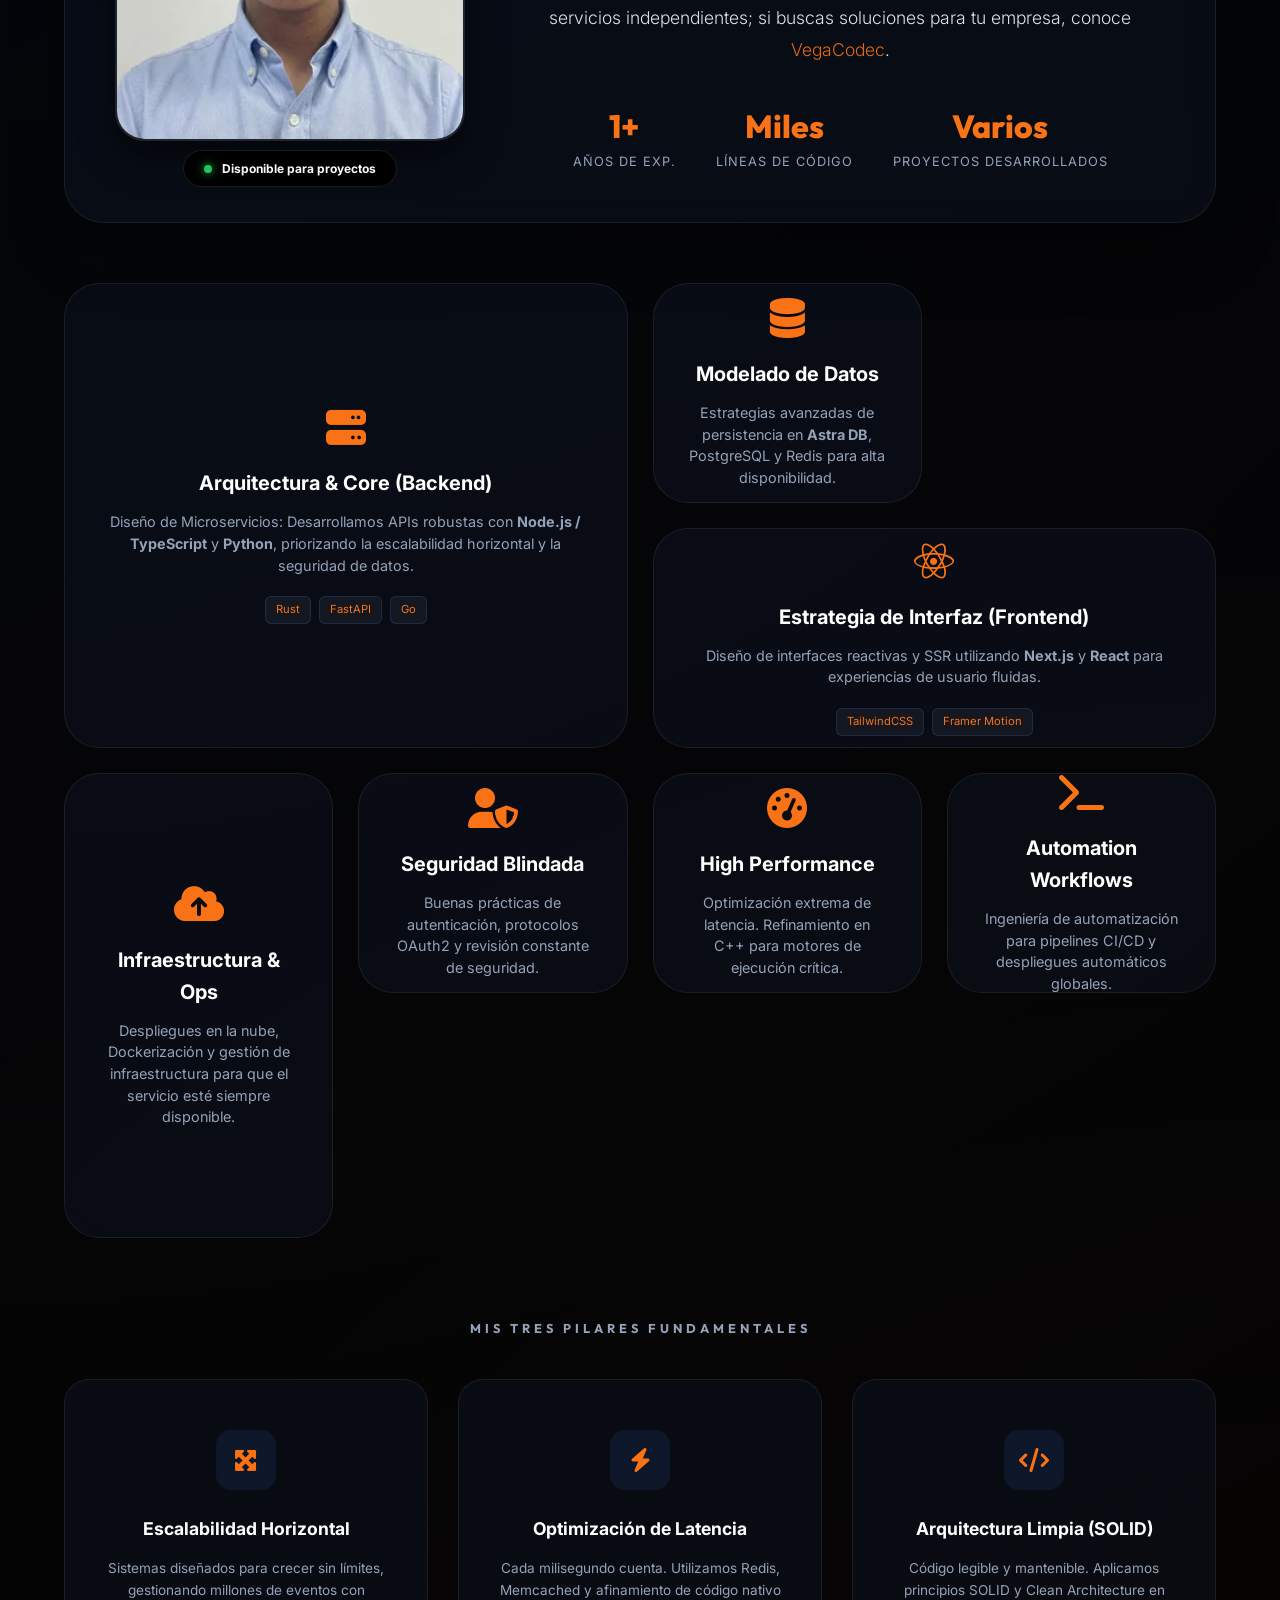
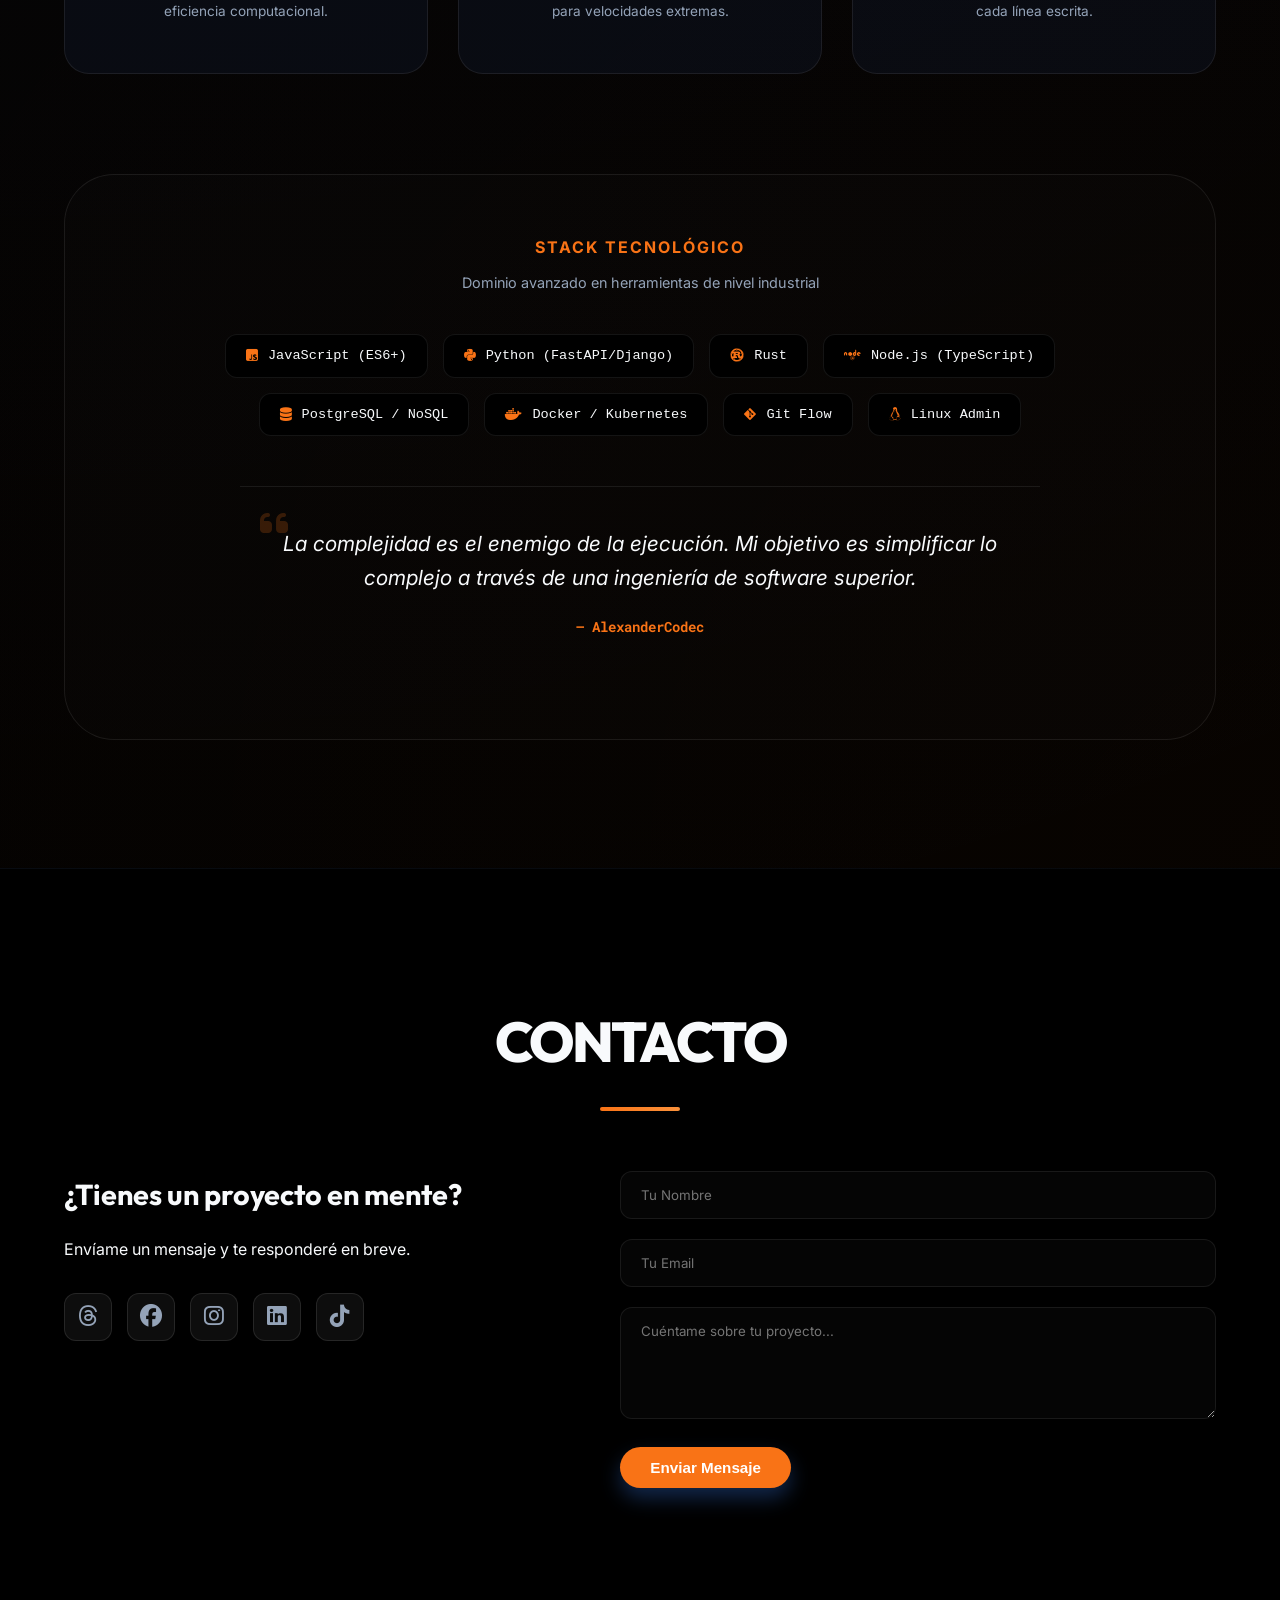
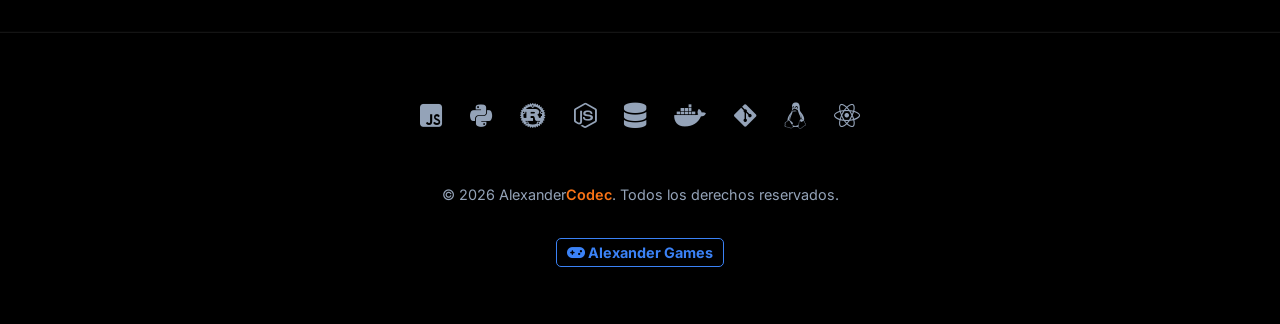
==== commit 90e464ba: "Limpieza profesional: quita efectos gamer y codigo/archivos viejos - Elimina el fantasma animado del" ====
--- a/mi-pagina-web/index.html
+++ b/mi-pagina-web/index.html
@@ -34,7 +34,7 @@
       "name": "Alexander Vega Núñez",
       "alternateName": "AlexanderCodec",
       "url": "https://alexander-desarrollador.onrender.com",
-      "image": "https://alexander-desarrollador.onrender.com/images/alexander_avatar.png",
+      "image": "https://alexander-desarrollador.onrender.com/images/alexander_avatar.webp",
       "jobTitle": "Desarrollador Backend",
       "worksFor": {
         "@type": "Organization",
@@ -100,7 +100,6 @@
     </nav>
 
     <section id="hero" class="hero-section">
-        <canvas id="binaryCanvas"></canvas>
         <div class="overlay"></div>
         <div class="hero-content">
             <h1 class="fade-in">ALEXANDER<span class="indigo-gradient">CODEC</span> <br><span
@@ -174,7 +173,7 @@
     <section id="services" class="services-section section-padding">
         <div class="container">
             <div class="section-header">
-                <span class="core-badge"><i class="fas fa-code-merge"></i> Development & Architecting / v4.0</span>
+                <span class="core-badge"><i class="fas fa-code-merge"></i> Desarrollo & Arquitectura</span>
                 <h2 class="reveal">Mis Servicios de Desarrollo</h2>
                 <div class="accent-line"></div>
                 <p style="margin-top: 15px; color: var(--text-muted);">Soluciones integrales de automatización para
@@ -293,7 +292,7 @@
             <div class="profile-bio-container reveal">
                 <div class="profile-card">
                     <div class="profile-img-box">
-                        <img src="./images/alexander_avatar.png" alt="AlexanderCodec Avatar" class="profile-avatar" oncontextmenu="return false;" draggable="false">
+                        <img src="./images/alexander_avatar.webp" alt="AlexanderCodec Avatar" class="profile-avatar" oncontextmenu="return false;" draggable="false">
                         <div class="status-indicator">
                             <span class="pulse"></span>
                             Disponible para proyectos
@@ -474,19 +473,6 @@
             </div>
             <div class="contact-grid">
                 <div class="contact-info reveal">
-                    <!-- Fantasma contacto (Contact Ghost) Reubicado Limpio -->
-                    <div class="contact-ghost-container">
-                        <div class="contact-ghost">
-                          <div class="cg-eyes">
-                            <div class="cg-eye cg-eye--left js-cg-eye">
-                              <div class="cg-pupil js-cg-pupil"></div>
-                            </div>
-                            <div class="cg-eye cg-eye--right js-cg-eye">
-                              <div class="cg-pupil js-cg-pupil"></div>
-                            </div>
-                          </div>
-                        </div>
-                    </div>
                     <h3>¿Tienes un proyecto en mente?</h3>
                     <p>Envíame un mensaje y te responderé en breve.</p>
                     <div class="social-links">
@@ -533,34 +519,18 @@
     <footer>
         <div class="container">
             <div class="footer-content">
-                <div class="footer-carousel-container reveal">
-                    <div class="carousel-track">
-                        <i class="fab fa-js-square"></i>
-                        <i class="fab fa-python"></i>
-                        <i class="fab fa-rust"></i>
-                        <i class="fab fa-node-js"></i>
-                        <i class="fas fa-database"></i>
-                        <i class="fab fa-docker"></i>
-                        <i class="fab fa-git-alt"></i>
-                        <i class="fab fa-linux"></i>
-                        <i class="fab fa-react"></i>
-                        <i class="fas fa-server"></i>
-                        <i class="fas fa-code"></i>
-                        <!-- Duplicado para efecto scroll infinito sin saltos -->
-                        <i class="fab fa-js-square"></i>
-                        <i class="fab fa-python"></i>
-                        <i class="fab fa-rust"></i>
-                        <i class="fab fa-node-js"></i>
-                        <i class="fas fa-database"></i>
-                        <i class="fab fa-docker"></i>
-                        <i class="fab fa-git-alt"></i>
-                        <i class="fab fa-linux"></i>
-                        <i class="fab fa-react"></i>
-                        <i class="fas fa-server"></i>
-                        <i class="fas fa-code"></i>
-                    </div>
-                </div>
-                <p>&copy; 2025 Alexander<span>Codec</span>. Todos los derechos reservados.</p>
+                <div class="footer-tech-row reveal">
+                    <i class="fab fa-js-square" title="JavaScript"></i>
+                    <i class="fab fa-python" title="Python"></i>
+                    <i class="fab fa-rust" title="Rust"></i>
+                    <i class="fab fa-node-js" title="Node.js"></i>
+                    <i class="fas fa-database" title="Bases de datos"></i>
+                    <i class="fab fa-docker" title="Docker"></i>
+                    <i class="fab fa-git-alt" title="Git"></i>
+                    <i class="fab fa-linux" title="Linux"></i>
+                    <i class="fab fa-react" title="React"></i>
+                </div>
+                <p>&copy; 2026 Alexander<span>Codec</span>. Todos los derechos reservados.</p>
                 <p style="margin-top: 15px;">
                     <a href="juego.html" target="_blank" style="color: var(--cyan-core); font-weight: bold; text-decoration: none; padding: 5px 10px; border: 1px solid var(--cyan-core); border-radius: 5px; transition: all 0.3s;">
                         <i class="fas fa-gamepad"></i> Alexander Games
@@ -570,25 +540,6 @@
         </div>
     </footer>
 
-    <!-- Ghost Follower -->
-    <div id="ghost" class="ghost">
-        <div class="ghost__head">
-            <div class="ghost__eyes"></div>
-            <div class="ghost__mouth"></div>
-        </div>
-        <div class="ghost__tail">
-            <div class="ghost__rip"></div>
-        </div>
-    </div>
-    <svg xmlns="http://www.w3.org/2000/svg" version="1.1" style="position:absolute; width:0; height:0; visibility:hidden;">
-        <defs>
-            <filter id="goo">
-                <feGaussianBlur in="SourceGraphic" stdDeviation="10" result="ghost-blur" />
-                <feColorMatrix in="ghost-blur" mode="matrix" values="1 0 0 0 0  0 1 0 0 0  0 0 1 0 0  0 0 0 16 -7" result="ghost-gooey" />
-            </filter>
-        </defs>
-    </svg>
-
     <script src="script.js"></script>
 </body>
 
--- a/mi-pagina-web/style.css
+++ b/mi-pagina-web/style.css
@@ -71,49 +71,6 @@
     position: relative;
 }
 
-/* Loader Styles */
-.loader-wrapper {
-    position: fixed;
-    top: 0;
-    left: 0;
-    width: 100%;
-    height: 100%;
-    background-color: var(--loader-bg);
-    display: flex;
-    justify-content: center;
-    align-items: center;
-    z-index: 9999;
-    transition: opacity 0.5s ease, visibility 0.5s;
-}
-
-.loader-wrapper.fade-out {
-    opacity: 0;
-    visibility: hidden;
-}
-
-.loader-content {
-    text-align: center;
-}
-
-.loader-circle {
-    width: 50px;
-    height: 50px;
-    border: 3px solid var(--border);
-    border-top: 3px solid var(--primary);
-    border-radius: 50%;
-    margin: 0 auto 20px;
-    animation: spin 1s linear infinite;
-}
-
-.loader-content p {
-    font-family: 'Outfit', sans-serif;
-    color: var(--primary);
-    font-weight: 600;
-    letter-spacing: 2px;
-    text-transform: uppercase;
-    font-size: 0.8rem;
-}
-
 @keyframes spin {
     0% {
         transform: rotate(0deg);
@@ -155,14 +112,6 @@
 
 @media (max-width: 768px) {
     .section-padding { padding: 5rem 0; }
-}
-
-.bg-alt {
-    background-color: var(--bg-alt); /* Dynamic background */
-}
-
-.bg-accent {
-    background: linear-gradient(135deg, var(--primary), var(--accent));
 }
 
 /* Buttons */
@@ -187,31 +136,6 @@
     transform: translateY(-3px);
     box-shadow: 0 15px 30px rgba(59, 130, 246, 0.4);
     background-color: var(--primary-dark);
-}
-
-.btn-outline {
-    border: 2px solid var(--border);
-    color: var(--text-main);
-    background: transparent;
-}
-
-.btn-outline:hover {
-    border-color: var(--primary);
-    background: rgba(59, 130, 246, 0.1);
-}
-
-.btn-white {
-    background: white;
-    color: var(--primary);
-}
-
-.btn-white:hover {
-    transform: scale(1.05);
-}
-
-.btn-sm {
-    padding: 8px 20px;
-    font-size: 0.85rem;
 }
 
 .btn-cyan {
@@ -405,20 +329,6 @@
     transition: background 0.2s ease;
 }
 
-#binaryCanvas {
-    position: absolute;
-    top: 0;
-    left: 0;
-    width: 100%;
-    height: 100%;
-    z-index: 1;
-    opacity: 0.3;
-}
-
-body.light-mode #binaryCanvas {
-    opacity: 0.6; /* Aumentado para que resalten las cadenas verdes y negras */
-}
-
 .hero-content {
     max-width: 800px;
     z-index: 2;
@@ -527,48 +437,6 @@
     color: var(--text-muted);
 }
 
-.skills-container {
-    margin-top: 30px;
-    display: flex;
-    flex-direction: column;
-    gap: 25px;
-}
-
-.skill-category h4 {
-    font-size: 0.9rem;
-    color: var(--text-main);
-    margin-bottom: 12px;
-    display: flex;
-    align-items: center;
-    gap: 10px;
-}
-
-.skill-category h4 i {
-    color: var(--primary);
-}
-
-.skills-tags {
-    display: flex;
-    flex-wrap: wrap;
-    gap: 8px;
-}
-
-.skills-tags span {
-    padding: 6px 14px;
-    background: var(--glass);
-    border: 1px solid var(--border);
-    border-radius: 8px;
-    font-size: 0.8rem;
-    color: var(--text-muted);
-    transition: var(--transition);
-}
-
-.skills-tags span:hover {
-    border-color: var(--primary);
-    color: var(--primary);
-    background: rgba(59, 130, 246, 0.05);
-}
-
 .about-actions {
     margin-top: 40px;
 }
@@ -577,27 +445,6 @@
     display: grid;
     grid-template-columns: 1fr 1fr;
     gap: 25px;
-}
-
-.stat-card {
-    background: var(--card-bg);
-    padding: 30px;
-    border-radius: 20px;
-    border: 1px solid var(--border);
-    text-align: center;
-}
-
-.stat-card i {
-    font-size: 2rem;
-    color: var(--primary);
-    margin-bottom: 15px;
-}
-
-/* Apps Section */
-.cards-grid {
-    display: grid;
-    grid-template-columns: repeat(auto-fit, minmax(280px, 1fr));
-    gap: 30px;
 }
 
 .glass-card {
@@ -637,37 +484,6 @@
 .glass-card p {
     color: var(--text-muted);
     margin-bottom: 25px;
-}
-
-.incoming {
-    font-size: 0.8rem;
-    font-weight: 600;
-    color: var(--text-muted);
-    background: var(--glass);
-    padding: 5px 12px;
-    border-radius: 50px;
-    display: inline-flex;
-    align-items: center;
-    gap: 8px;
-}
-
-.card-links {
-    margin-top: 10px;
-}
-
-/* Projects Section */
-.project-featured {
-    display: grid;
-    grid-template-columns: 1fr 1fr;
-    gap: 50px;
-    background: var(--card-bg);
-    border-radius: 30px;
-    overflow: hidden;
-    border: 1px solid var(--border);
-}
-
-.project-content {
-    padding: 50px;
 }
 
 .badge {
@@ -682,136 +498,6 @@
     display: inline-block;
 }
 
-.project-content h3 {
-    font-size: 2rem;
-    margin-bottom: 20px;
-}
-
-.project-content p {
-    color: var(--text-muted);
-    margin-bottom: 30px;
-}
-
-.tech-list {
-    display: flex;
-    gap: 15px;
-    margin-bottom: 40px;
-}
-
-.tech-list li {
-    font-size: 0.8rem;
-    font-weight: 600;
-    color: var(--text-muted);
-}
-
-.project-links {
-    display: flex;
-    align-items: center;
-    gap: 20px;
-}
-
-.icon-link {
-    font-size: 1.5rem;
-    color: var(--text-muted);
-}
-
-.icon-link:hover {
-    color: var(--text-main);
-}
-
-.project-visual {
-    background: linear-gradient(45deg, var(--bg-dark), var(--bg-darker));
-    display: flex;
-    align-items: center;
-    justify-content: center;
-    min-height: 400px;
-    position: relative;
-    overflow: hidden;
-}
-
-.project-img {
-    width: 100%;
-    height: 100%;
-    object-fit: cover;
-    transition: var(--transition);
-}
-
-.project-featured:hover .project-img {
-    transform: scale(1.05);
-}
-
-.mockup-img {
-    text-align: center;
-    color: var(--primary);
-}
-
-.mockup-img i {
-    font-size: 5rem;
-    display: block;
-    margin-bottom: 10px;
-}
-
-/* Consultancy Section */
-.bg-accent {
-    background: linear-gradient(135deg, #f97316, #fb923c);
-}
-
-.consultancy-box {
-    display: flex;
-    justify-content: space-between;
-    align-items: center;
-    padding: 80px 60px;
-    background: var(--glass-white);
-    backdrop-filter: blur(10px);
-    border-radius: 40px;
-    border: 1px solid var(--border-light);
-}
-
-.consult-info h2 {
-    font-size: 3rem;
-    font-weight: 800;
-    margin-bottom: 20px;
-    color: var(--text-main);
-}
-
-.consult-info p {
-    font-size: 1.1rem;
-    color: var(--text-muted);
-    max-width: 500px;
-}
-
-.consult-info ul {
-    margin: 30px 0 45px;
-    display: grid;
-    grid-template-columns: 1fr;
-    gap: 15px;
-}
-
-.consult-info li {
-    display: flex;
-    align-items: center;
-    gap: 12px;
-    color: var(--text-main);
-    font-weight: 500;
-}
-
-.consult-info li i {
-    color: #4ade80;
-    background: rgba(74, 222, 128, 0.2);
-    width: 28px;
-    height: 28px;
-    display: flex;
-    align-items: center;
-    justify-content: center;
-    border-radius: 50%;
-    font-size: 0.8rem;
-}
-
-.consult-icon i {
-    font-size: 8rem;
-    opacity: 0.2;
-}
-
 /* Contact Section */
 .contact-grid {
     display: grid;
@@ -936,22 +622,6 @@
     font-weight: 600;
 }
 
-.footer-social {
-    display: flex;
-    gap: 20px;
-}
-
-.footer-social a {
-    font-size: 1.2rem;
-    color: var(--text-muted);
-    transition: var(--transition);
-}
-
-.footer-social a:hover {
-    color: var(--primary);
-    transform: translateY(-3px);
-}
-
 
 /* Navigation Toggle (Hamburger) */
 .nav-toggle {
@@ -1038,7 +708,6 @@
 /* --- Updated Dual-Core & Black-Ops Styles --- */
 
 .vault-section { background: radial-gradient(circle at top right, rgba(59, 130, 246, 0.05), transparent); }
-.fibonacci-section { background: radial-gradient(circle at bottom left, rgba(16, 185, 129, 0.05), transparent); }
 
 .core-badge {
     display: inline-flex;
@@ -1053,7 +722,6 @@
 }
 
 .badge-cyan { background: rgba(59, 130, 246, 0.1); color: var(--cyan-core); border: 1px solid var(--border-cyan); }
-.badge-emerald { background: rgba(16, 185, 129, 0.1); color: var(--emerald-core); border: 1px solid var(--border-emerald); }
 
 .glass-card { transition: var(--transition); border: 1px solid var(--border); }
 .glass-card.cyan-edge:hover { border-color: var(--cyan-core); box-shadow: 0 0 30px rgba(59, 130, 246, 0.15); }
@@ -1088,87 +756,6 @@
 .fibo-item i { color: var(--emerald-core); margin-top: 4px; }
 .fibo-item div h4 { font-size: 0.9rem; margin-bottom: 4px; color: var(--text-main); }
 .fibo-item div p { font-size: 0.8rem; line-height: 1.4; color: var(--text-muted); }
-
-/* Economy Styles */
-.economy-section {
-    background: linear-gradient(to bottom, var(--bg-dark), var(--bg-darker));
-}
-
-.economy-grid {
-    display: grid;
-    grid-template-columns: repeat(auto-fit, minmax(280px, 1fr));
-    gap: 30px;
-    margin-top: 40px;
-}
-
-.economy-card-premium {
-    background: var(--card-bg);
-    padding: 40px;
-    border-radius: 28px;
-    border: 1px solid var(--border);
-    text-align: center;
-    backdrop-filter: blur(15px);
-    transition: var(--transition);
-    position: relative;
-    overflow: hidden;
-}
-
-.economy-card-premium:hover {
-    transform: translateY(-8px);
-    border-color: var(--primary);
-    box-shadow: 0 15px 40px rgba(0, 0, 0, 0.4);
-}
-
-.economy-label {
-    display: block;
-    font-size: 0.75rem;
-    font-weight: 800;
-    text-transform: uppercase;
-    color: var(--primary);
-    margin-bottom: 25px;
-    letter-spacing: 2px;
-}
-
-.currency-symbol {
-    font-size: 2.5rem;
-    font-weight: 800;
-    color: var(--emerald-core);
-    display: block;
-}
-
-.crypto-icons {
-    display: flex;
-    justify-content: center;
-    gap: 30px;
-    font-size: 3.5rem;
-    margin: 20px 0;
-}
-
-.xmr-neon {
-    color: #ff6600;
-    filter: drop-shadow(0 0 10px rgba(255, 102, 0, 0.5));
-    transition: 0.3s;
-}
-
-.usdt-neon {
-    color: #26a17b;
-    filter: drop-shadow(0 0 10px rgba(38, 161, 123, 0.5));
-    transition: 0.3s;
-}
-
-.infra-icon-glow {
-    font-size: 3.5rem;
-    color: var(--primary);
-    filter: drop-shadow(0 0 15px rgba(59, 130, 246, 0.6));
-    margin: 20px 0;
-}
-
-.eco-desc {
-    color: var(--text-muted);
-    font-size: 0.95rem;
-    line-height: 1.6;
-    margin-top: 15px;
-}
 /* --- Universal Responsiveness --- */
 
 @media (max-width: 768px) {
@@ -1214,62 +801,25 @@
     font-size: 0.85rem;
 }
 
-/* --- Status Node UI Convertido a Footer Carousel --- */
-.footer-carousel-container {
-    width: 100%;
-    max-width: 700px;
-    overflow: hidden;
+/* --- Fila de tecnologías en el footer --- */
+.footer-tech-row {
+    display: flex;
+    flex-wrap: wrap;
+    justify-content: center;
+    gap: 28px;
     margin: 0 auto 25px;
-    position: relative;
-    padding: 20px 0;
-    mask-image: linear-gradient(to right, transparent, black 10%, black 90%, transparent);
-    -webkit-mask-image: linear-gradient(to right, transparent, black 10%, black 90%, transparent);
-}
-
-.carousel-track {
-    display: flex;
-    gap: 40px;
-    align-items: center;
-    width: max-content;
-    animation: scroll-carousel 20s linear infinite;
-}
-
-.carousel-track i {
-    font-size: 2.5rem;
+    padding: 10px 0;
+}
+
+.footer-tech-row i {
+    font-size: 1.6rem;
+    color: var(--text-muted);
+    transition: var(--transition);
+}
+
+.footer-tech-row i:hover {
     color: var(--primary);
-    opacity: 0.6;
-    transition: var(--transition);
-}
-
-.carousel-track i:hover {
-    opacity: 1;
-    color: var(--emerald-core);
-    transform: scale(1.3) translateY(-5px);
-    filter: drop-shadow(0 5px 15px rgba(16, 185, 129, 0.6));
-}
-
-@keyframes scroll-carousel {
-    0% { transform: translateX(0); }
-    100% { transform: translateX(calc(-50% - 20px)); } /* Mueve a la mitad del contenido duplicado */
-}
-
-@media (max-width: 480px) {
-    .carousel-track i { font-size: 2rem; gap: 20px;}
-    .footer-carousel-container { max-width: 100%; mask-image: linear-gradient(to right, transparent, black 5%, black 95%, transparent); -webkit-mask-image: linear-gradient(to right, transparent, black 5%, black 95%, transparent); }
-}
-
-/* --- Infrastructure & Services Styles --- */
-.infra-grid {
-    display: grid;
-    grid-template-columns: 1fr 2fr;
-    gap: 40px;
-    align-items: center;
-}
-
-.infra-stats {
-    display: flex;
-    flex-direction: column;
-    gap: 20px;
+    transform: translateY(-3px);
 }
 
 .stat-item {
@@ -1285,282 +835,15 @@
     transform: translateX(10px);
 }
 
-.stat-value {
-    display: block;
-    font-size: 2rem;
-    font-weight: 800;
-    color: var(--primary);
-    font-family: 'Outfit', sans-serif;
-}
-
-.stat-label {
-    font-size: 0.85rem;
-    color: var(--text-muted);
-    text-transform: uppercase;
-    letter-spacing: 1px;
-}
-
-.network-map-container {
-    background: var(--card-bg);
-    padding: 40px;
-    border-radius: 30px;
-    border: 1px solid var(--border);
-    position: relative;
-    overflow: hidden;
-    min-height: 400px;
-    display: flex;
-    flex-direction: column;
-    justify-content: space-between;
-}
-
-.network-visual {
-    height: 250px;
-    position: relative;
-    display: flex;
-    align-items: center;
-    justify-content: center;
-}
-
-.network-core-icon {
-    font-size: 4rem;
-    color: var(--primary);
-    z-index: 2;
-    filter: drop-shadow(0 0 20px rgba(59, 130, 246, 0.5));
-}
-
-.node-pulse {
-    position: absolute;
-    width: 15px;
-    height: 15px;
-    background: var(--primary);
-    border-radius: 50%;
-    box-shadow: 0 0 15px var(--primary);
-}
-
-.node-1 { top: 20%; left: 20%; animation: pulse-glow 2s infinite 0.5s; }
-.node-2 { top: 70%; left: 10%; animation: pulse-glow 2s infinite 1s; }
-.node-3 { top: 40%; right: 15%; animation: pulse-glow 2s infinite 1.5s; }
-
-.node-line {
-    position: absolute;
-    background: linear-gradient(90deg, var(--primary), transparent);
-    height: 1px;
-    opacity: 0.3;
-}
-
-.line-1 { width: 100px; top: 35%; left: 25%; transform: rotate(-30deg); }
-.line-2 { width: 150px; top: 60%; right: 25%; transform: rotate(15deg); }
-
-.infra-info h3 { margin-bottom: 10px; }
-.infra-info p { color: var(--text-muted); font-size: 0.95rem; }
-
 .services-grid {
     display: grid;
     grid-template-columns: repeat(auto-fit, minmax(250px, 1fr));
     gap: 25px;
 }
 
-.service-card-premium {
-    background: var(--card-bg);
-    padding: 35px;
-    border-radius: 24px;
-    border: 1px solid var(--border);
-    transition: var(--transition);
-    position: relative;
-    overflow: hidden;
-}
-
-.service-card-premium::before {
-    content: '';
-    position: absolute;
-    top: 0; left: 0;
-    width: 4px; height: 0;
-    background: var(--primary);
-    transition: var(--transition);
-}
-
-.service-card-premium:hover {
-    transform: translateY(-10px);
-    border-color: var(--primary);
-    background: rgba(30, 41, 59, 0.9);
-}
-
-.service-card-premium:hover::before {
-    height: 100%;
-}
-
-.service-icon {
-    font-size: 2.5rem;
-    color: var(--primary);
-    margin-bottom: 20px;
-    opacity: 0.8;
-}
-
-.service-card-premium h3 {
-    font-size: 1.25rem;
-    margin-bottom: 15px;
-}
-
-.service-card-premium p {
-    color: var(--text-muted);
-    font-size: 0.9rem;
-    line-height: 1.5;
-}
-
 @media (max-width: 992px) {
     .infra-grid { grid-template-columns: 1fr; }
     .network-map-container { min-height: auto; }
-}
-
-/* --- Fibonacci Expanded Styles --- */
-.philosophy-box {
-    margin: 40px auto;
-    max-width: 900px;
-    background: rgba(16, 185, 129, 0.05);
-    padding: 30px;
-    border-radius: 20px;
-    border: 1px solid var(--border-emerald);
-    text-align: left;
-}
-
-.philosophy-box h3 {
-    color: var(--emerald-core);
-    margin-bottom: 15px;
-}
-
-.logic-grid {
-    display: grid;
-    grid-template-columns: 1fr 1fr;
-    gap: 30px;
-    margin-bottom: 60px;
-}
-
-.logic-card {
-    background: var(--card-bg);
-    padding: 30px;
-    border-radius: 20px;
-    border: 1px solid var(--border);
-    text-align: center;
-}
-
-.logic-card i {
-    font-size: 2.5rem;
-    color: var(--emerald-core);
-    margin-bottom: 15px;
-}
-
-.logic-card h4 {
-    margin-bottom: 10px;
-    color: var(--emerald-core);
-}
-
-.modules-grid.expanded {
-    display: grid;
-    grid-template-columns: repeat(auto-fit, minmax(280px, 1fr));
-    gap: 30px;
-}
-
-.module-card.design-v4 {
-    background: var(--card-bg);
-    border-radius: 24px;
-    border: 1px solid var(--border);
-    overflow: hidden;
-    transition: var(--transition);
-    display: flex;
-    flex-direction: column;
-}
-
-.module-card.design-v4:hover {
-    border-color: var(--emerald-core);
-    box-shadow: 0 0 30px rgba(16, 185, 129, 0.1);
-    transform: translateY(-5px);
-}
-
-.module-header {
-    background: rgba(16, 185, 129, 0.1);
-    padding: 25px;
-    display: flex;
-    flex-direction: column;
-    align-items: center;
-    gap: 10px;
-    border-bottom: 1px solid var(--border-emerald);
-}
-
-.module-header i {
-    font-size: 2rem;
-    color: var(--emerald-core);
-}
-
-.version-tag {
-    font-size: 0.7rem;
-    background: var(--bg-darker);
-    color: var(--emerald-core);
-    padding: 2px 10px;
-    border-radius: 50px;
-    border: 1px solid var(--border-emerald);
-}
-
-.module-body {
-    padding: 30px;
-}
-
-.module-body p {
-    font-size: 0.9rem;
-    margin-bottom: 20px;
-}
-
-.tech-stack-list {
-    display: flex;
-    flex-direction: column;
-    gap: 12px;
-}
-
-.tech-stack-list li {
-    font-size: 0.85rem;
-    display: flex;
-    align-items: flex-start;
-    gap: 12px;
-    color: var(--text-muted);
-}
-
-.tech-stack-list li i {
-    color: var(--emerald-core);
-    margin-top: 4px;
-    width: 16px;
-}
-
-.tech-inventory {
-    margin-top: 80px;
-    padding: 40px;
-    background: var(--bg-darker);
-    border-radius: 30px;
-    border: 1px solid var(--border);
-}
-
-.tech-inventory h3 {
-    text-align: center;
-    margin-bottom: 30px;
-    color: var(--emerald-core);
-}
-
-.inventory-grid {
-    display: grid;
-    grid-template-columns: 1fr 1fr;
-    gap: 40px;
-}
-
-.inventory-col h5 {
-    font-size: 1rem;
-    margin-bottom: 15px;
-    color: var(--text-main);
-    border-bottom: 1px solid var(--border);
-    padding-bottom: 10px;
-}
-
-.inventory-col p {
-    font-family: 'Fira Code', monospace;
-    font-size: 0.8rem;
-    color: var(--text-muted);
 }
 
 /* --- New Professional Services Styles --- */
@@ -2175,215 +1458,5 @@
     .tools-showcase-modern { padding: 30px; }
 }
 
-/* Ghost Follower Styles */
-.ghost {
-  position: fixed;
-  top: 0;
-  left: 0;
-  z-index: 9999;
-  transform-origin: center;
-  width: 90px;
-  margin: 20px 0 0 -45px;
-  pointer-events: none;
-}
-
-.ghost__eyes,
-.ghost__mouth {
-  position: absolute;
-  z-index: 1;
-  width: 15px;
-  height: 15px;
-  top: 34px;
-  left: 50%;
-  transform: translate(-50%);
-  border-radius: 50px;
-  background: #000000; /* Color sólido negro para contraste */
-  margin-left: -20px;
-  transform-origin: center;
-}
-
-.ghost__eyes {
-  box-shadow: 40px 0 0 #000000;
-}
-
-.ghost__mouth {
-  margin: 0;
-  top: 60px;
-  transform: scale(0);
-  border-radius: 20px 20px 12px 12px;
-  width: 20px;
-  transform-origin: center bottom;
-  overflow: hidden;
-}
-
-.ghost__tail {
-  position: absolute;
-  z-index: -1;
-  top: 82px;
-  height: 55px;
-  width: 100%;
-  filter: url(#goo);
-}
-
-.ghost__tail:before {
-  content: '';
-  background: #ffffff; /* Sólido Blanco, crítico para SVG Goo */
-  position: absolute;
-  bottom: 35px;
-  left: 0;
-  height: 100px;
-  width: 100%;
-  border-radius: 40px 40px 5px 5px;
-}
-
-.ghost__rip {
-  width: 15px;
-  height: 28px;
-  background: #ffffff;
-  position: absolute;
-  top: 15px;
-  left: 0;
-  box-shadow: -62px 0 0 #ffffff, -31px 0 0 #ffffff, 31px 0 0 #ffffff, 62px 0 0 #ffffff, 93px 0 0 #ffffff;
-  border-radius: 50%;
-  animation: ghost-rips 1.2s linear infinite;
-}
-
-@keyframes ghost-rips {
-  0% { left: 0; top: 12px; }
-  50% { left: 31px; top: 20px; }
-  100% { left: 62px; top: 12px; }
-}
-
-body.light-mode #ghost {
-  display: none !important;
-}
-
-/* Contact Form Ghost (Reducido a la mitad) */
-:root {
-  --cg-grid: 2px; /* Original era 4px, a 2px es la mitad de tamaño */
-  --cg-tails: 9;
-  --cg-width: calc(var(--cg-grid) * 5 * var(--cg-tails));
-  --cg-tails-width: calc(var(--cg-width) / var(--cg-tails));
-  --cg-color: var(--primary); /* Ajustado al tema */
-}
-
-.contact-ghost-container {
-  position: relative;
-  width: 100px;
-  height: 80px;
-  margin-bottom: 25px;
-}
-
-.contact-ghost {
-  position: absolute;
-  bottom: 10px;
-  left: 0;
-  width: var(--cg-width);
-  height: var(--cg-width);
-  background-color: var(--cg-color);
-  animation: cg-bounce ease-in-out 1s infinite;
-  border-radius: 50% 50% 0 0;
-  z-index: 10;
-}
-
-.contact-ghost:after {
-  animation: cg-tail-bounce ease-in-out 1s infinite;
-  content: "";
-  width: var(--cg-tails-width);
-  height: var(--cg-tails-width);
-  background-color: var(--cg-color);
-  border-radius: 50%;
-  position: absolute;
-  bottom: calc(var(--cg-tails-width) / -2);
-  left: 0;
-  box-shadow: 
-    calc(var(--cg-tails-width) * 1) 0px var(--card-bg),
-    calc(var(--cg-tails-width) * 2) 0px var(--cg-color),
-    calc(var(--cg-tails-width) * 3) 0px var(--card-bg),
-    calc(var(--cg-tails-width) * 4) 0px var(--cg-color),
-    calc(var(--cg-tails-width) * 5) 0px var(--card-bg),
-    calc(var(--cg-tails-width) * 6) 0px var(--cg-color),
-    calc(var(--cg-tails-width) * 7) 0px var(--card-bg),
-    calc(var(--cg-tails-width) * 8) 0px var(--cg-color);
-}
-
-.contact-ghost:before {
-  content: "";
-  position: absolute;
-  bottom: calc(var(--cg-grid) * -12);
-  background-color: rgba(0,0,0,0.5);
-  box-shadow: 0 0 calc(var(--cg-grid) * 2) calc(var(--cg-grid) * 2) rgba(0,0,0,0.5);
-  opacity: 0.2;
-  height: calc(var(--cg-grid) * 2);
-  width: 100%;
-  border-radius: 50%;
-  animation: cg-shadow ease-in-out 1s infinite;
-}
-
-.cg-eyes {
-  position: absolute;
-  height: calc(var(--cg-grid) * 10);
-  width: calc(var(--cg-grid) * 10);
-  top: calc(var(--cg-grid) * 16);
-  left: 50%;
-  transform: translate3d(-50%, -50%, 0);
-}
-
-.cg-eye {
-  position: absolute;
-  height: calc(var(--cg-grid) * 10);
-  width: calc(var(--cg-grid) * 10);
-  background-color: white;
-  border: 2px solid black;
-  border-radius: 50%;
-  overflow: hidden;
-  -webkit-mask-image: -webkit-radial-gradient(white, black);
-  mask-image: radial-gradient(white, black);
-}
-
-.cg-eye--left {
-  top: 0;
-  left: calc(var(--cg-grid) * -10);
-}
-
-.cg-eye--right {
-  top: 0;
-  left: calc(var(--cg-grid) * 10);
-}
-
-.cg-pupil {
-  width: calc(var(--cg-grid) * 3);
-  height: calc(var(--cg-grid) * 3);
-  background-color: #000;
-  position: absolute;
-  top: 50%;
-  left: 50%;
-  transform: translate3d(-50%, -50%, 0);
-  border-radius: 50%;
-}
-
-.cg-pupil:after {
-  content: "";
-  width: calc(var(--cg-grid));
-  height: calc(var(--cg-grid));
-  border-radius: 50%;
-  position: absolute;
-  top: calc(var(--cg-grid) / 2);
-  right: calc(var(--cg-grid) / 2);
-  background-color: white;
-}
-
-@keyframes cg-bounce {
-  0%, 100% { transform: translateY(-4px); }
-  50% { transform: translateY(4px); }
-}
-
-@keyframes cg-tail-bounce {
-  0%, 100% { transform: translateY(1px); }
-  50% { transform: translateY(-1px); }
-}
-
-@keyframes cg-shadow {
-  0%, 100% { transform: translateY(4px) scale(1.05); }
-  50% { transform: translateY(-4px); }
-}
+
+
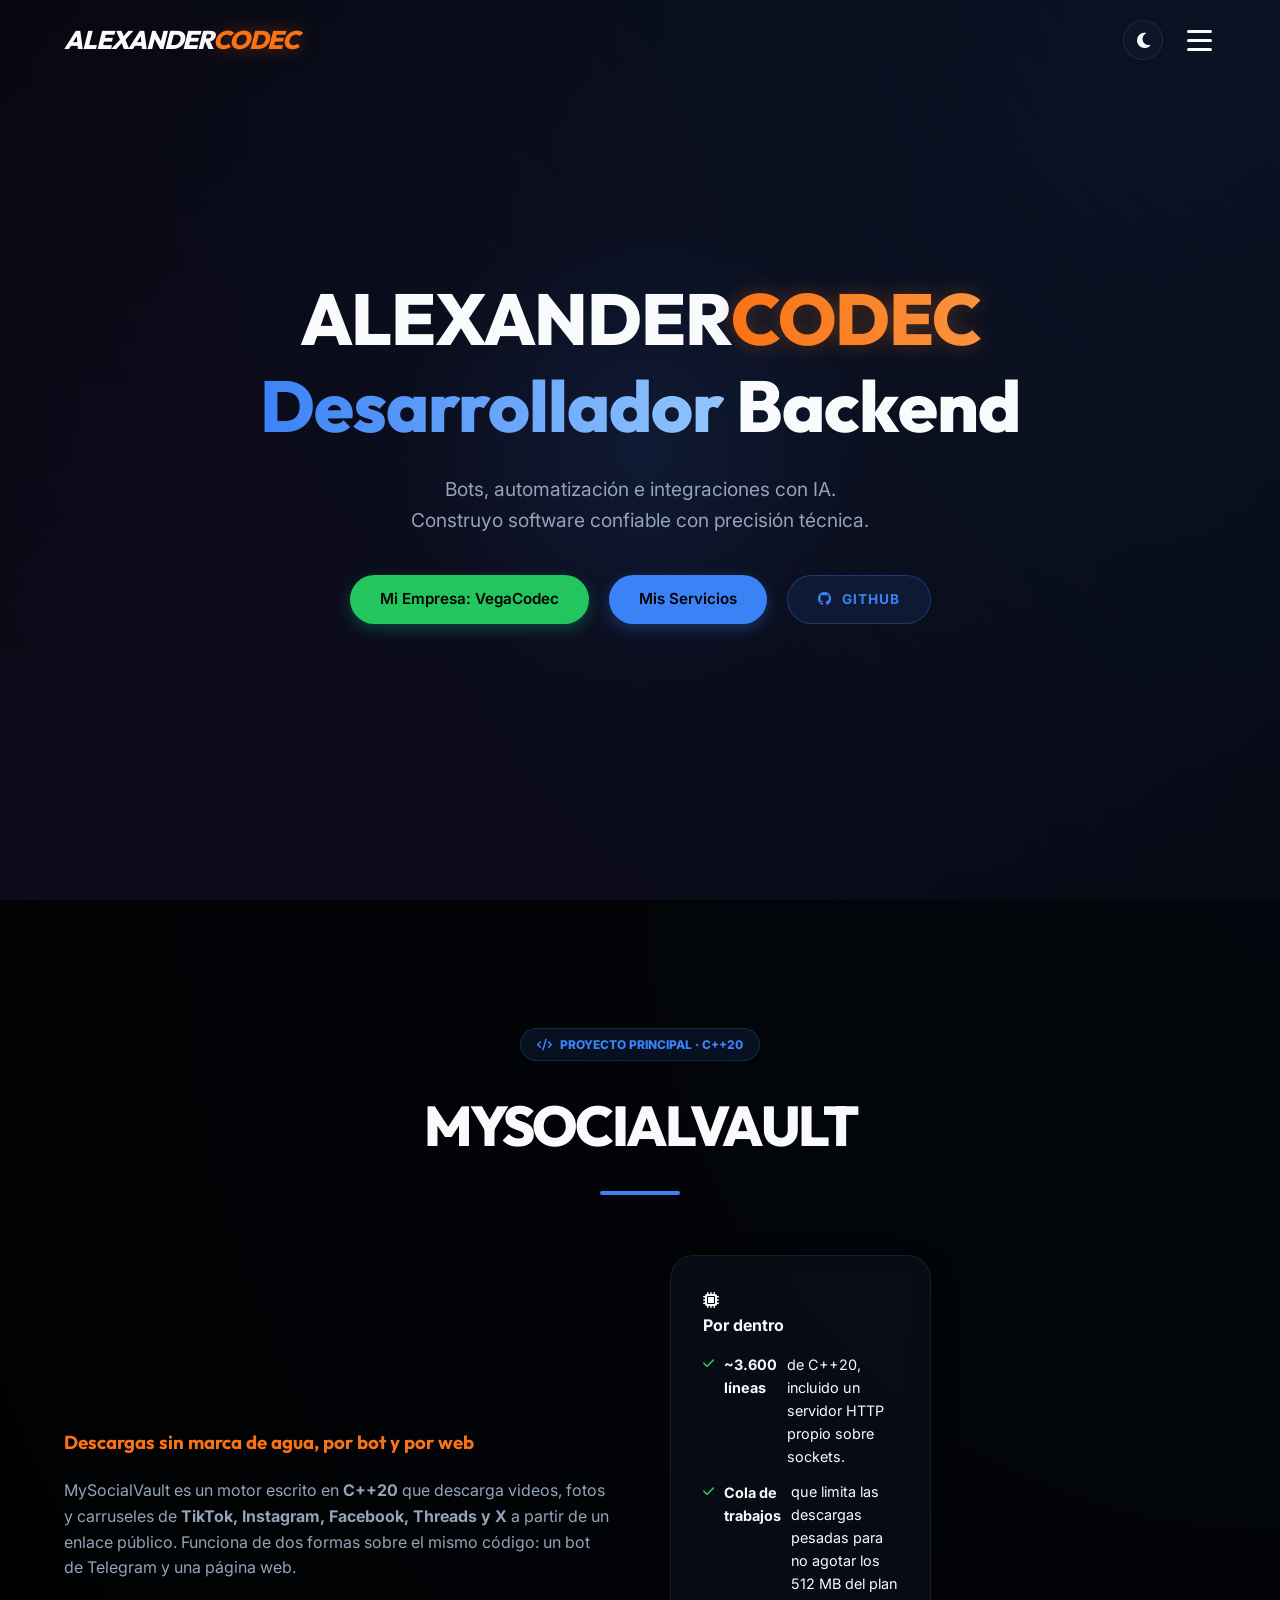
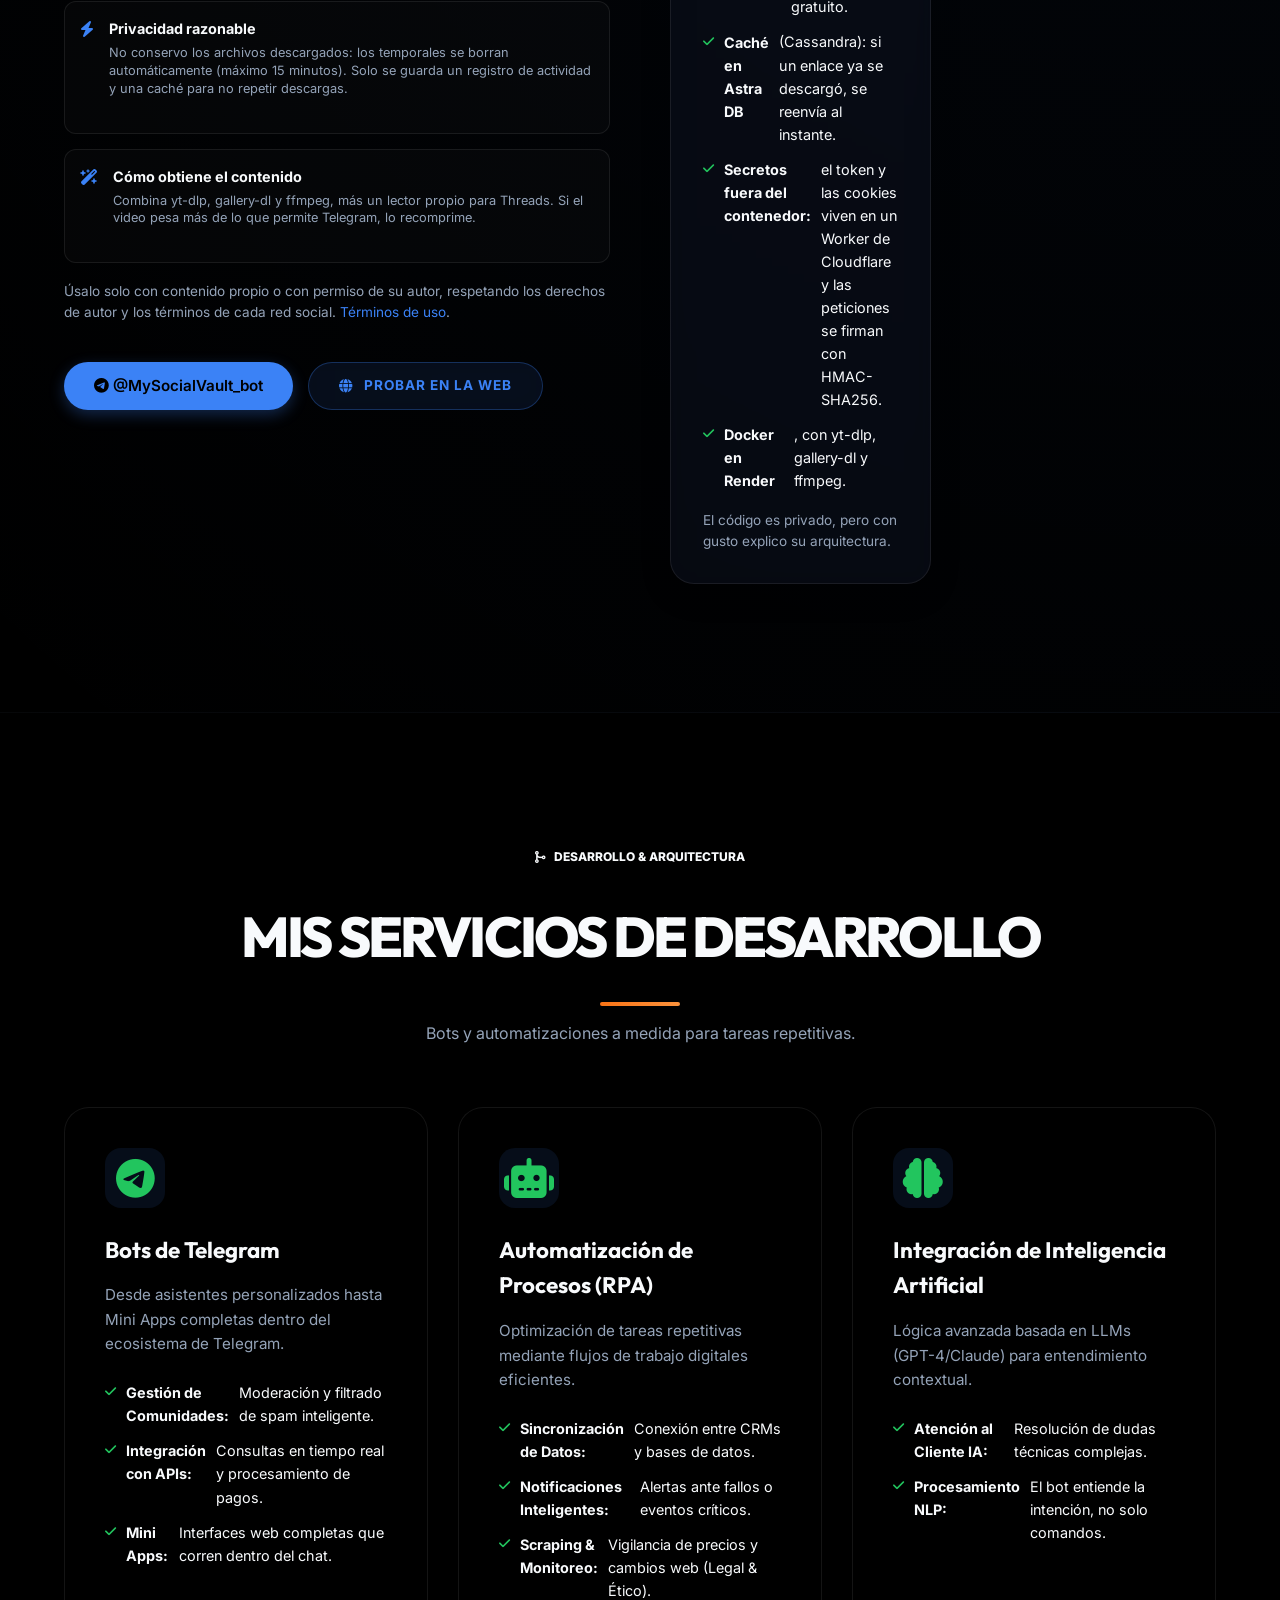
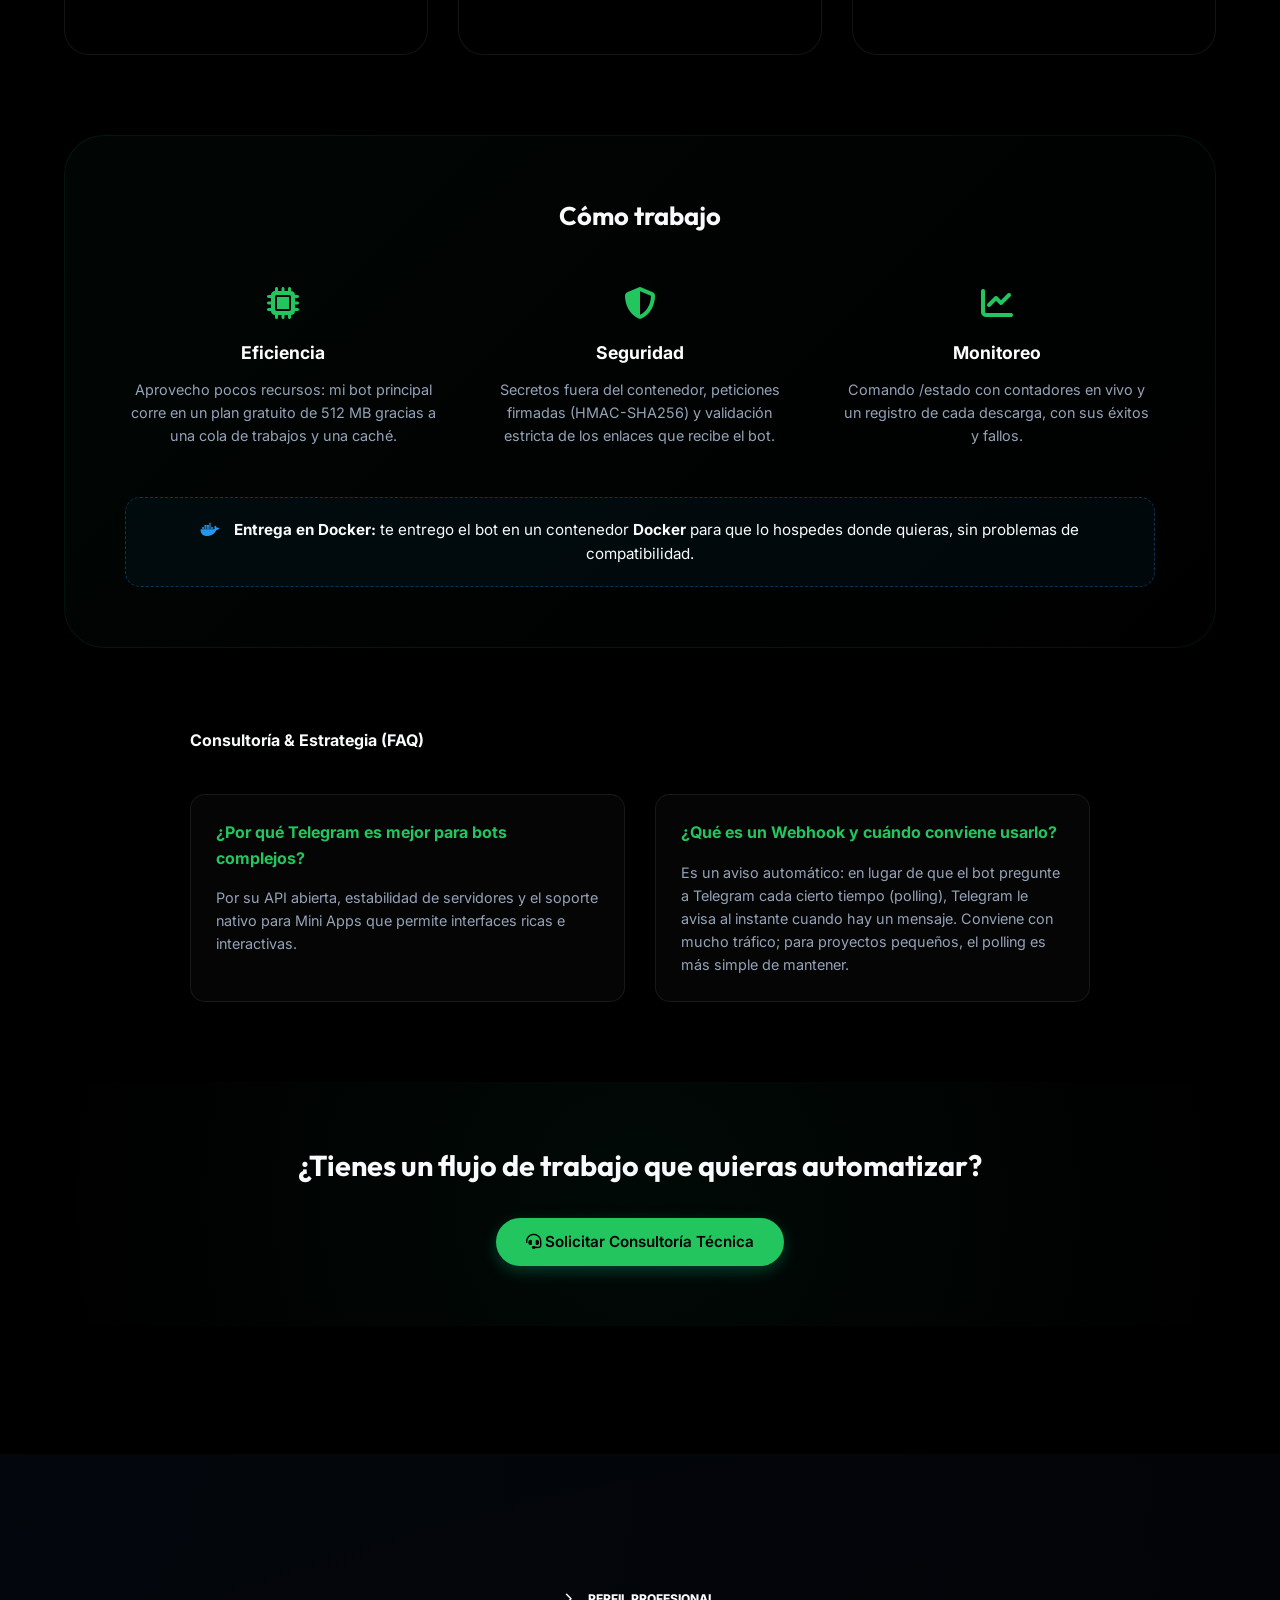
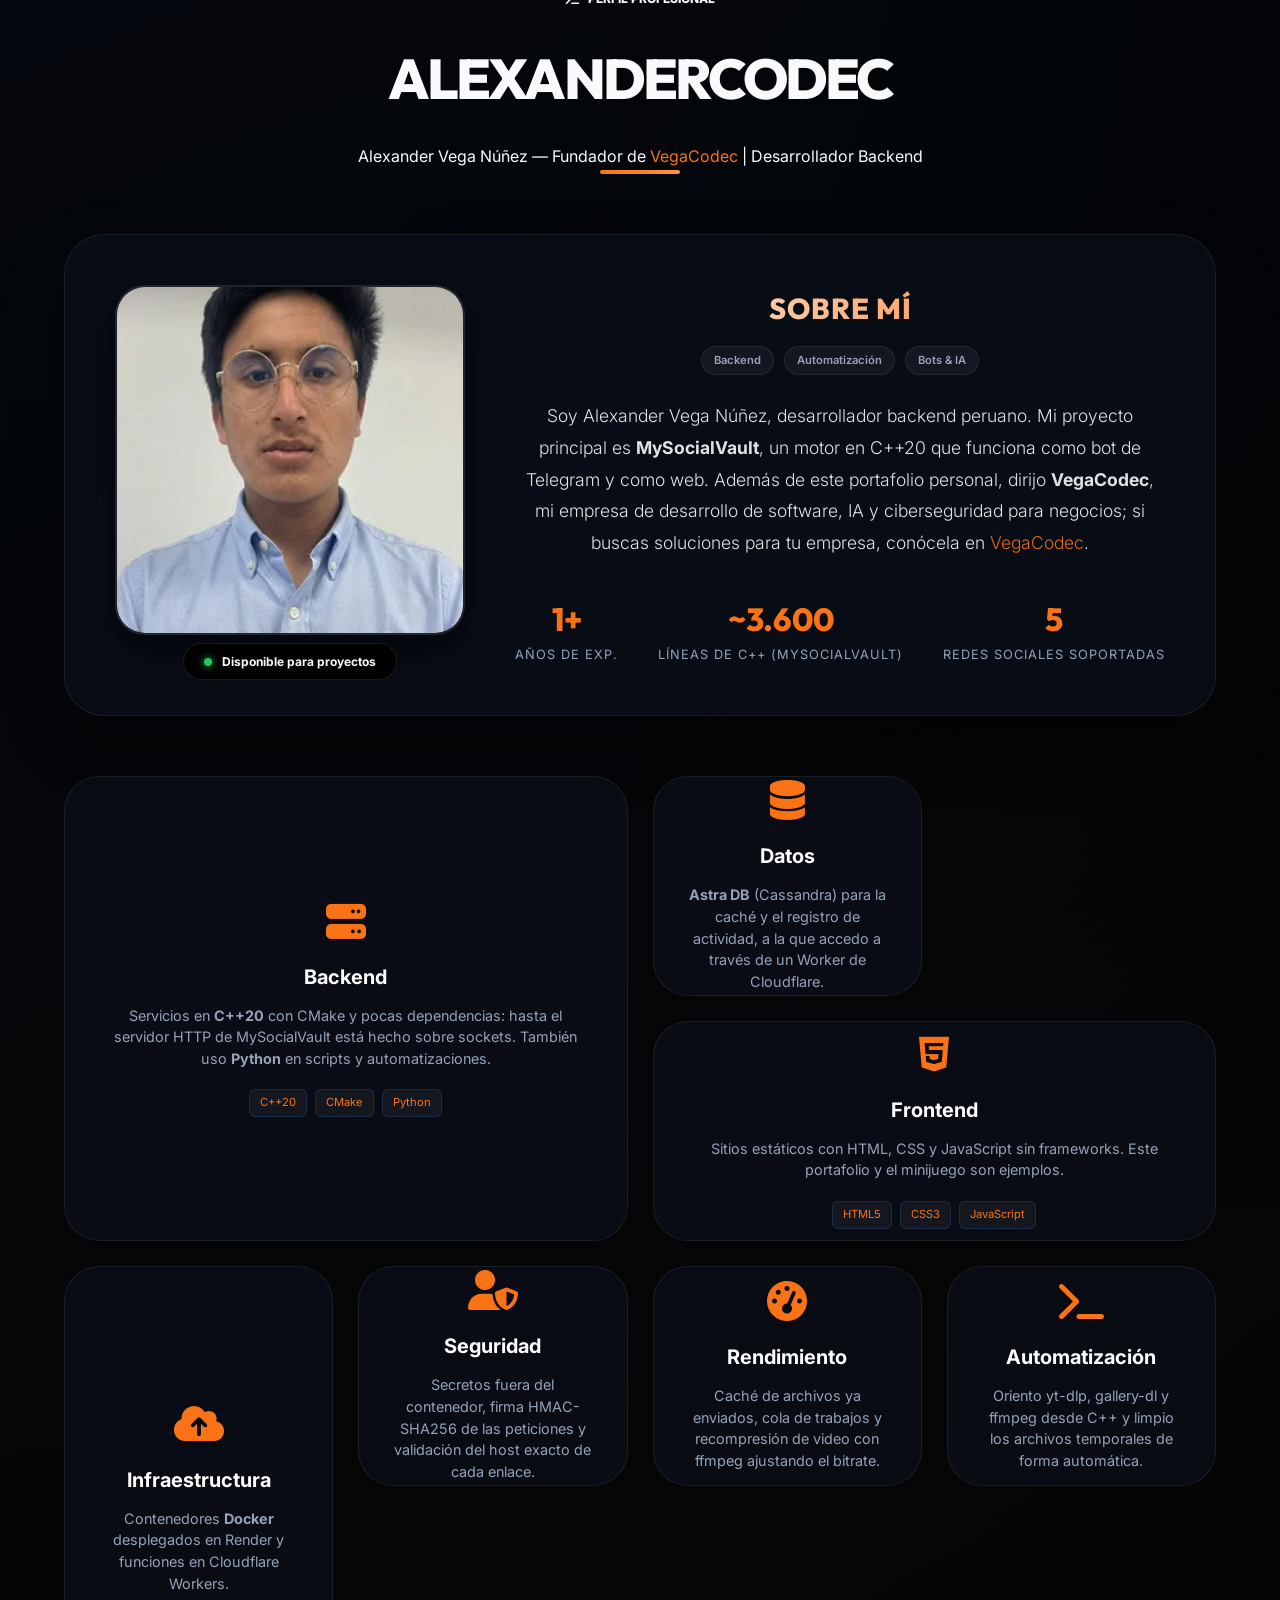
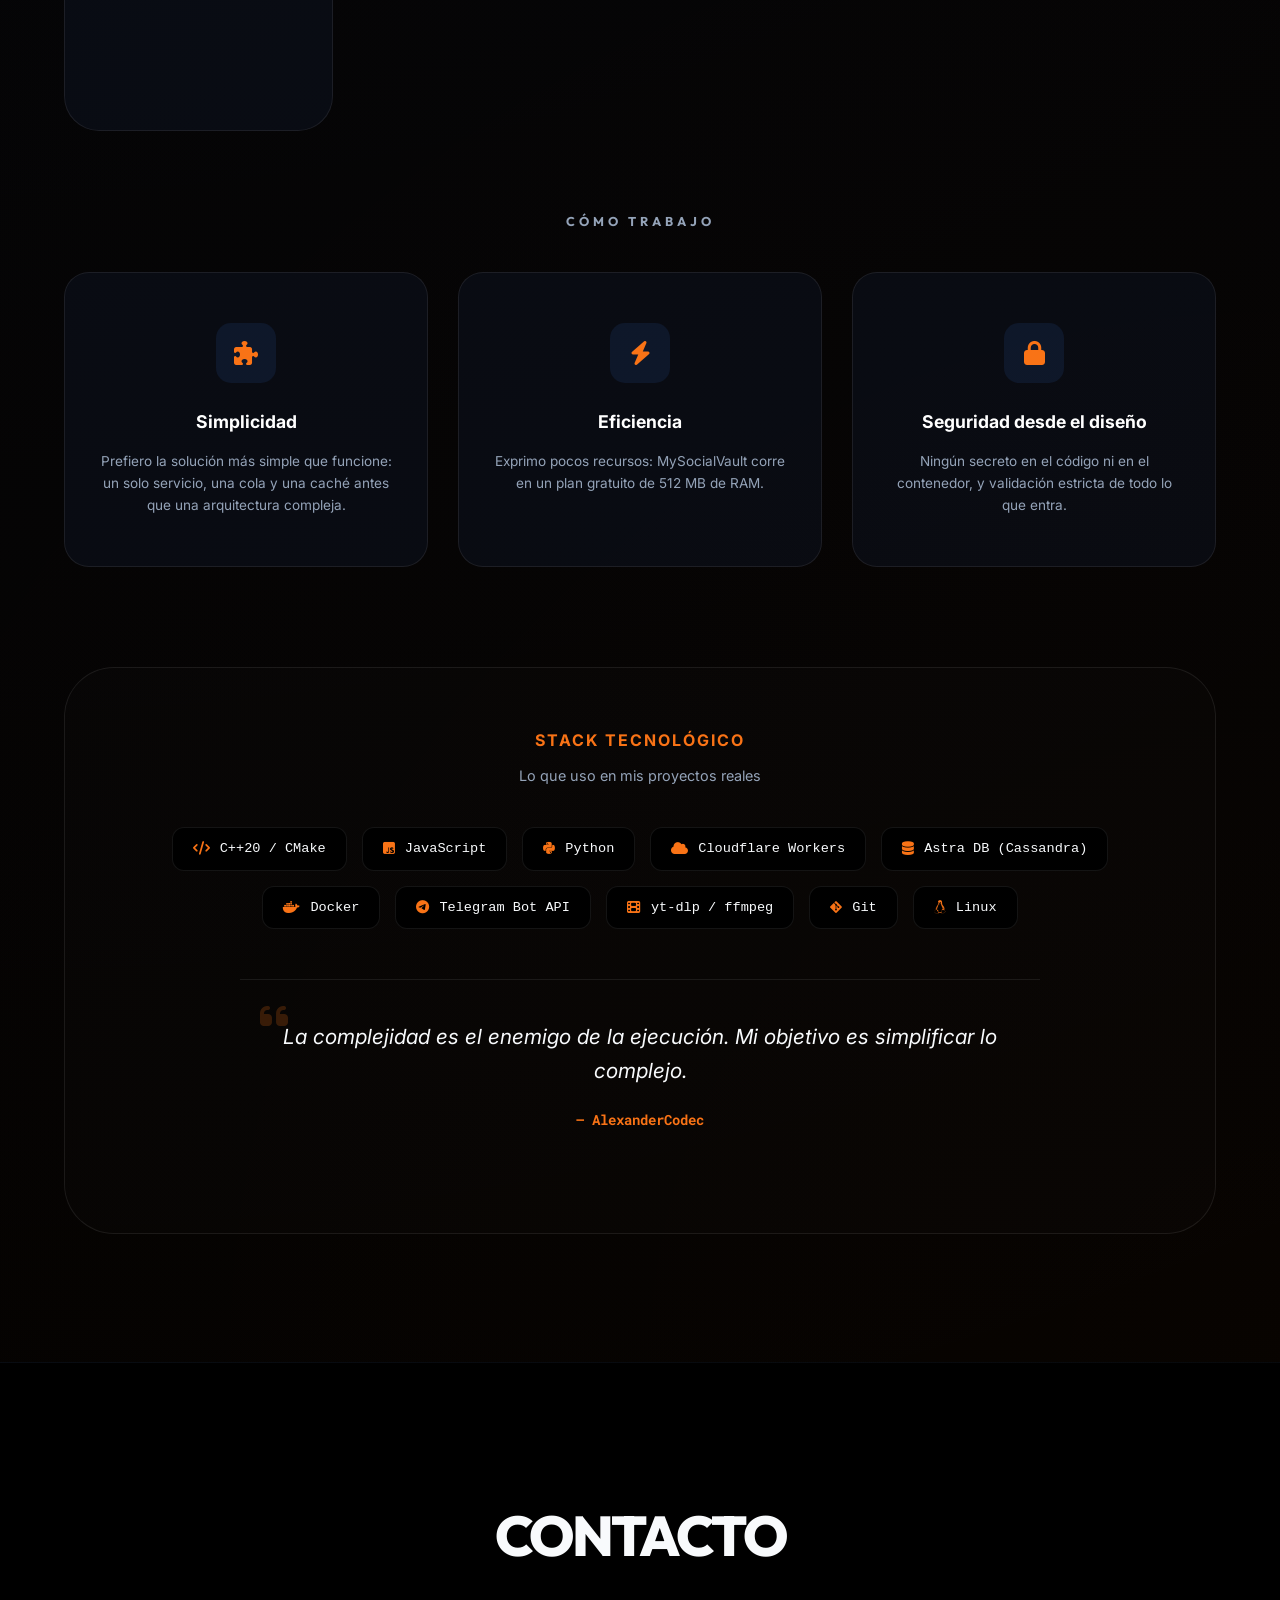
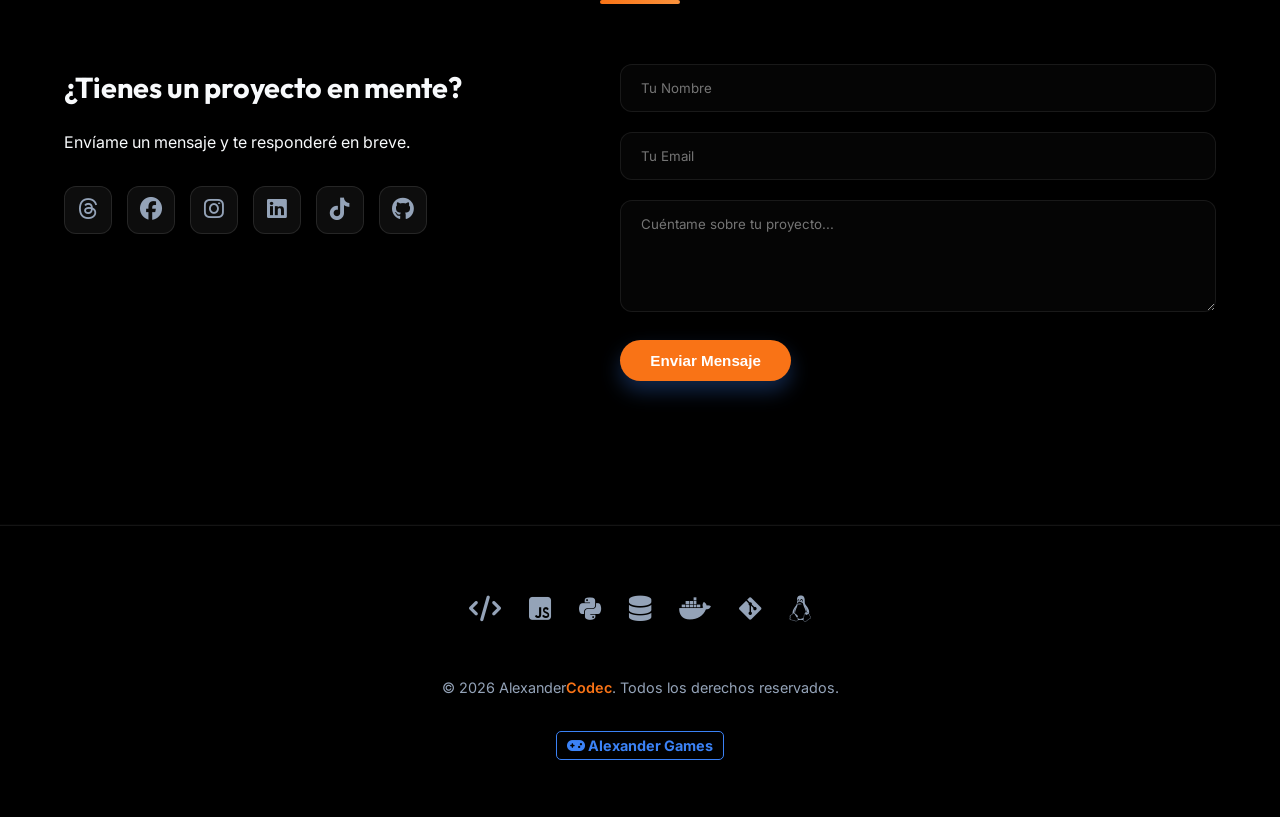
==== commit 7e714fcd: "Portafolio: datos reales, sin bloqueo anti-inspección y mejoras de accesibilidad Contenido - Reempla" ====
--- a/mi-pagina-web/index.html
+++ b/mi-pagina-web/index.html
@@ -7,10 +7,9 @@
     <meta name="description"
         content="Alexander Vega Núñez (AlexanderCodec), desarrollador backend peruano y fundador de VegaCodec. Bots de Telegram, automatización (RPA) e integraciones con IA.">
     <!-- Mejoras de SEO y Rastreo -->
-    <meta name="keywords" content="Alexander Vega Nuñez, Alexander Vega, AlexanderCodec, VegaCodec, Desarrollador Backend Peru, Node.js, Python, Automatización, RPA, Bots Telegram, Integraciones IA">
+    <meta name="keywords" content="Alexander Vega Nuñez, Alexander Vega, AlexanderCodec, VegaCodec, Desarrollador Backend Peru, C++, Docker, Automatización, RPA, Bots Telegram, Integraciones IA">
     <meta name="author" content="Alexander Vega Núñez">
     <meta name="robots" content="index, follow">
-    <!-- (Opcional) link canonical si tienes el dominio final -->
     <link rel="canonical" href="https://alexander-desarrollador.onrender.com">
     <link rel="icon" type="image/png" href="./images/botmagico.dolloardimg.png">
     <meta name="google-site-verification" content="google0db20c63d58e0252" />
@@ -18,14 +17,18 @@
     <meta property="og:title" content="Alexander Vega Núñez | AlexanderCodec — Desarrollador Backend">
     <meta property="og:description"
         content="Alexander Vega Núñez (AlexanderCodec), desarrollador backend peruano y fundador de VegaCodec. Bots de Telegram, automatización (RPA) e integraciones con IA.">
-    <meta property="og:image" content="https://alexander-desarrollador.onrender.com/images/botmagico.dolloardimg.png">
+    <meta property="og:image" content="https://alexander-desarrollador.onrender.com/images/og-image.png">
     <meta property="og:type" content="website">
+    <meta property="og:url" content="https://alexander-desarrollador.onrender.com/">
+    <meta property="og:image:width" content="1200">
+    <meta property="og:image:height" content="630">
+    <meta property="og:image:alt" content="Alexander Vega Núñez, AlexanderCodec: desarrollador backend">
     <meta property="og:locale" content="es_PE">
     <meta name="twitter:card" content="summary_large_image">
     <meta name="twitter:title" content="Alexander Vega Núñez | AlexanderCodec — Desarrollador Backend">
     <meta name="twitter:description"
         content="Alexander Vega Núñez (AlexanderCodec), desarrollador backend peruano y fundador de VegaCodec. Bots de Telegram, automatización (RPA) e integraciones con IA.">
-    <meta name="twitter:image" content="https://alexander-desarrollador.onrender.com/images/botmagico.dolloardimg.png">
+    <meta name="twitter:image" content="https://alexander-desarrollador.onrender.com/images/og-image.png">
     <title>Alexander Vega Núñez | AlexanderCodec — Desarrollador Backend</title>
     <script type="application/ld+json">
     {
@@ -57,7 +60,7 @@
     <link rel="preconnect" href="https://fonts.googleapis.com">
     <link rel="preconnect" href="https://fonts.gstatic.com" crossorigin>
     <link
-        href="https://fonts.googleapis.com/css2?family=Inter:wght@300;400;600;700&family=Outfit:wght@400;600;800&family=Fira+Code:wght@400;500&family=Roboto+Mono:wght@400;600&display=swap"
+        href="https://fonts.googleapis.com/css2?family=Inter:wght@300;400;600;700&family=Outfit:wght@400;600;800&family=Roboto+Mono:wght@400;600&display=swap"
         rel="stylesheet">
     <link rel="stylesheet" href="https://cdnjs.cloudflare.com/ajax/libs/font-awesome/6.5.1/css/all.min.css">
     <link rel="stylesheet" href="style.css">
@@ -74,7 +77,6 @@
             }
         })();
     </script>
-    <!-- Animación de carga eliminada a petición del usuario -->
 
     <nav id="navbar">
         <div class="nav-container">
@@ -90,11 +92,11 @@
                 <button id="themeToggle" class="theme-toggle" aria-label="Cambiar tema">
                     <i class="fas fa-moon"></i>
                 </button>
-                <div class="nav-toggle" id="navToggle">
+                <button type="button" class="nav-toggle" id="navToggle" aria-label="Abrir menú" aria-controls="navLinks" aria-expanded="false">
                     <span></span>
                     <span></span>
                     <span></span>
-                </div>
+                </button>
             </div>
         </div>
     </nav>
@@ -109,6 +111,7 @@
             <div class="hero-btns fade-in-delay">
                 <a href="https://vegacodec.onrender.com/" target="_blank" rel="noopener noreferrer" class="btn btn-emerald">Mi Empresa: VegaCodec</a>
                 <a href="#services" class="btn btn-cyan">Mis Servicios</a>
+                <a href="https://github.com/Alexander-Des-fedora" target="_blank" rel="noopener noreferrer" class="btn btn-glass-cyan"><i class="fab fa-github"></i> GitHub</a>
             </div>
         </div>
         <div class="scroll-indicator">
@@ -120,49 +123,68 @@
     <section id="vault-core" class="vault-section section-padding">
         <div class="container">
             <div class="section-header">
-                <span class="core-badge badge-cyan"><i class="fas fa-shield-alt"></i> Multimedia Sovereignty</span>
+                <span class="core-badge badge-cyan"><i class="fas fa-code"></i> Proyecto principal · C++20</span>
                 <h2 class="reveal">MySocialVault</h2>
                 <div class="accent-line" style="background: var(--cyan-core);"></div>
             </div>
 
             <div class="about-grid">
                 <div class="about-text reveal">
-                    <h3>Evolución de 'MySocialVault'</h3>
-                    <p>MySocialVault es la plataforma definitiva para la gestión de contenido multimedia. Especializada
-                        en la descarga de activos de <strong>TikTok, Instagram y YouTube</strong> con preservación de
-                        calidad original.</p>
+                    <h3>Descargas sin marca de agua, por bot y por web</h3>
+                    <p>MySocialVault es un motor escrito en <strong>C++20</strong> que descarga videos, fotos y
+                        carruseles de <strong>TikTok, Instagram, Facebook, Threads y X</strong> a partir de un enlace
+                        público. Funciona de dos formas sobre el mismo código: un bot de Telegram y una página web.</p>
                     <ul class="fibo-list">
                         <li class="fibo-item">
                             <i class="fas fa-bolt" style="color: var(--cyan-core);"></i>
                             <div>
-                                <h4>Procesamiento Privado</h4>
-                                <p>Cero almacenamiento de datos de usuario. Cada petición se procesa en memoria volátil
-                                    y se purga instantáneamente.</p>
+                                <h4>Privacidad razonable</h4>
+                                <p>No conservo los archivos descargados: los temporales se borran automáticamente
+                                    (máximo 15 minutos). Solo se guarda un registro de actividad y una caché para no
+                                    repetir descargas.</p>
                             </div>
                         </li>
                         <li class="fibo-item">
                             <i class="fas fa-wand-magic-sparkles" style="color: var(--cyan-core);"></i>
                             <div>
-                                <h4>Watermark-Free Engine</h4>
-                                <p>Algoritmos avanzados para la eliminación nativa de marcas de agua en tiempo real.</p>
+                                <h4>Cómo obtiene el contenido</h4>
+                                <p>Combina yt-dlp, gallery-dl y ffmpeg, más un lector propio para Threads. Si el video
+                                    pesa más de lo que permite Telegram, lo recomprime.</p>
                             </div>
                         </li>
                     </ul>
+                    <p class="vault-note">Úsalo solo con contenido propio o con permiso de su autor, respetando los
+                        derechos de autor y los términos de cada red social.
+                        <a href="https://socialvault-core.onrender.com/terminos" target="_blank" rel="noopener noreferrer">Términos de uso</a>.
+                    </p>
                     <div class="about-actions" style="display: flex; gap: 15px; flex-wrap: wrap;">
-                        <a href="https://telegram.me/MySocialVault_bot" class="btn btn-cyan tg-link" target="_blank">
+                        <a href="https://telegram.me/MySocialVault_bot" class="btn btn-cyan tg-link" target="_blank" rel="noopener noreferrer">
                             <i class="fab fa-telegram-plane"></i> @MySocialVault_bot
                         </a>
-                        <a href="https://socialvault-core.onrender.com/" class="btn btn-glass-cyan" target="_blank">
-                            <i class="fas fa-globe"></i> Descargar en la Web
+                        <a href="https://socialvault-core.onrender.com/" class="btn btn-glass-cyan" target="_blank" rel="noopener noreferrer">
+                            <i class="fas fa-globe"></i> Probar en la web
                         </a>
                     </div>
                 </div>
                 <div class="about-stats reveal">
                     <div class="glass-card cyan-edge"
-                        style="padding: 40px; border-radius: 24px; background: var(--card-bg); backdrop-filter: blur(10px); text-align: center;">
+                        style="padding: 32px; border-radius: 24px; background: var(--card-bg); backdrop-filter: blur(10px); text-align: left;">
                         <i class="fas fa-microchip vault-icon"></i>
-                        <h4>High-Speed Processing</h4>
-                        <p>Infraestructura optimizada para una entrega rápida</p>
+                        <h4>Por dentro</h4>
+                        <ul class="service-list-mini">
+                            <li><i class="fas fa-check"></i> <strong>~3.600 líneas</strong> de C++20, incluido un
+                                servidor HTTP propio sobre sockets.</li>
+                            <li><i class="fas fa-check"></i> <strong>Cola de trabajos</strong> que limita las descargas
+                                pesadas para no agotar los 512 MB del plan gratuito.</li>
+                            <li><i class="fas fa-check"></i> <strong>Caché en Astra DB</strong> (Cassandra): si un
+                                enlace ya se descargó, se reenvía al instante.</li>
+                            <li><i class="fas fa-check"></i> <strong>Secretos fuera del contenedor:</strong> el token y
+                                las cookies viven en un Worker de Cloudflare y las peticiones se firman con HMAC-SHA256.</li>
+                            <li><i class="fas fa-check"></i> <strong>Docker en Render</strong>, con yt-dlp, gallery-dl
+                                y ffmpeg.</li>
+                        </ul>
+                        <p class="vault-note" style="margin-bottom: 0;">El código es privado, pero con gusto explico su
+                            arquitectura.</p>
                     </div>
                 </div>
             </div>
@@ -176,15 +198,15 @@
                 <span class="core-badge"><i class="fas fa-code-merge"></i> Desarrollo & Arquitectura</span>
                 <h2 class="reveal">Mis Servicios de Desarrollo</h2>
                 <div class="accent-line"></div>
-                <p style="margin-top: 15px; color: var(--text-muted);">Soluciones integrales de automatización para
-                    flujos de trabajo críticos.</p>
+                <p style="margin-top: 15px; color: var(--text-muted);">Bots y automatizaciones a medida para
+                    tareas repetitivas.</p>
             </div>
 
             <div class="services-grid-new reveal">
                 <!-- 1. Bots de Telegram -->
                 <div class="service-card-modern">
                     <div class="card-icon"><i class="fab fa-telegram"></i></div>
-                    <h3>Bots de Telegram de Alto Rendimiento</h3>
+                    <h3>Bots de Telegram</h3>
                     <p>Desde asistentes personalizados hasta Mini Apps completas dentro del ecosistema de Telegram.</p>
                     <ul class="service-list-mini">
                         <li><i class="fas fa-check"></i> <strong>Gestión de Comunidades:</strong> Moderación y filtrado
@@ -227,28 +249,29 @@
 
             <!-- Diferencial Técnico -->
             <div class="technical-diff-container reveal">
-                <h3 class="mono-title">Mi Diferencial Técnico (El toque del Ingeniero)</h3>
+                <h3 class="mono-title">Cómo trabajo</h3>
                 <div class="diff-grid">
                     <div class="diff-item">
-                        <i class="fas fa-expand-arrows-alt"></i>
-                        <h5>Escalabilidad</h5>
-                        <p>Arquitecturas preparadas para recibir miles de mensajes por segundo.</p>
+                        <i class="fas fa-microchip"></i>
+                        <h5>Eficiencia</h5>
+                        <p>Aprovecho pocos recursos: mi bot principal corre en un plan gratuito de 512 MB gracias a
+                            una cola de trabajos y una caché.</p>
                     </div>
                     <div class="diff-item">
                         <i class="fas fa-shield-alt"></i>
                         <h5>Seguridad</h5>
-                        <p>Webhooks seguros, cifrado de datos y gestión de secretos industriales.</p>
+                        <p>Secretos fuera del contenedor, peticiones firmadas (HMAC-SHA256) y validación estricta de
+                            los enlaces que recibe el bot.</p>
                     </div>
                     <div class="diff-item">
                         <i class="fas fa-chart-line"></i>
                         <h5>Monitoreo</h5>
-                        <p>Panel integrado para visualizar el estado de salud y métricas del bot.</p>
+                        <p>Comando /estado con contadores en vivo y un registro de cada descarga, con sus éxitos y
+                            fallos.</p>
                     </div>
                 </div>
                 <div class="docker-banner">
-                    <p><i class="fab fa-docker"></i> <strong>Entrega Profesional:</strong> Entregamos el bot en
-                        contenedores <strong>Docker</strong> para que puedas hostearlo donde quieras sin problemas de
-                        compatibilidad.</p>
+                    <p><i class="fab fa-docker"></i> <strong>Entrega en Docker:</strong> te entrego el bot en un contenedor <strong>Docker</strong> para que lo hospedes donde quieras, sin problemas de compatibilidad.</p>
                 </div>
             </div>
 
@@ -262,9 +285,8 @@
                             interfaces ricas e interactivas.</p>
                     </div>
                     <div class="faq-item">
-                        <h5>¿Qué es un Webhook y por qué lo usamos?</h5>
-                        <p>Es una notificación automática que permite al bot recibir datos al instante sin desperdiciar
-                            recursos, garantizando rapidez y seguridad superior.</p>
+                        <h5>¿Qué es un Webhook y cuándo conviene usarlo?</h5>
+                        <p>Es un aviso automático: en lugar de que el bot pregunte a Telegram cada cierto tiempo (polling), Telegram le avisa al instante cuando hay un mensaje. Conviene con mucho tráfico; para proyectos pequeños, el polling es más simple de mantener.</p>
                     </div>
                 </div>
             </div>
@@ -292,7 +314,7 @@
             <div class="profile-bio-container reveal">
                 <div class="profile-card">
                     <div class="profile-img-box">
-                        <img src="./images/alexander_avatar.webp" alt="AlexanderCodec Avatar" class="profile-avatar" oncontextmenu="return false;" draggable="false">
+                        <img src="./images/alexander_avatar.webp" alt="AlexanderCodec Avatar" class="profile-avatar" loading="lazy">
                         <div class="status-indicator">
                             <span class="pulse"></span>
                             Disponible para proyectos
@@ -308,10 +330,11 @@
                             </div>
                         </div>
                         <p class="bio-text">
-                            Soy Alexander Vega Núñez, desarrollador backend peruano. Además de este portafolio
-                            personal, dirijo <strong>VegaCodec</strong>, mi empresa de desarrollo de software,
-                            IA y ciberseguridad para negocios. Aquí encontrarás mis proyectos propios y servicios
-                            independientes; si buscas soluciones para tu empresa, conoce
+                            Soy Alexander Vega Núñez, desarrollador backend peruano. Mi proyecto principal es
+                            <strong>MySocialVault</strong>, un motor en C++20 que funciona como bot de Telegram y como
+                            web. Además de este portafolio personal, dirijo <strong>VegaCodec</strong>, mi empresa de
+                            desarrollo de software, IA y ciberseguridad para negocios; si buscas soluciones para tu
+                            empresa, conócela en
                             <a href="https://vegacodec.onrender.com/" target="_blank" rel="noopener noreferrer" style="color: var(--primary);">VegaCodec</a>.
                         </p>
                         <div class="bio-stats">
@@ -320,31 +343,31 @@
                                 <span class="stat-txt">Años de Exp.</span>
                             </div>
                             <div class="bio-stat-item">
-                                <span class="stat-num">Miles</span>
-                                <span class="stat-txt">Líneas de Código</span>
+                                <span class="stat-num">~3.600</span>
+                                <span class="stat-txt">Líneas de C++ (MySocialVault)</span>
                             </div>
                             <div class="bio-stat-item">
-                                <span class="stat-num">Varios</span>
-                                <span class="stat-txt">Proyectos Desarrollados</span>
+                                <span class="stat-num">5</span>
+                                <span class="stat-txt">Redes sociales soportadas</span>
                             </div>
                         </div>
                     </div>
                 </div>
             </div>
 
-            <!-- Bento Grid of Mastery (Refinado) -->
+            <!-- Bento Grid: lo que uso en mis proyectos -->
             <div class="bento-grid-container reveal">
                 <div class="bento-item main-back">
                     <div class="bento-content">
                         <i class="fas fa-server"></i>
-                        <h4>Arquitectura & Core (Backend)</h4>
-                        <p>Diseño de Microservicios: Desarrollamos APIs robustas con <strong>Node.js /
-                                TypeScript</strong> y <strong>Python</strong>, priorizando la escalabilidad horizontal y
-                            la seguridad de datos.</p>
+                        <h4>Backend</h4>
+                        <p>Servicios en <strong>C++20</strong> con CMake y pocas dependencias: hasta el servidor HTTP
+                            de MySocialVault está hecho sobre sockets. También uso <strong>Python</strong> en scripts
+                            y automatizaciones.</p>
                         <div class="bento-tags">
-                            <span class="tag-pill">Rust</span>
-                            <span class="tag-pill">FastAPI</span>
-                            <span class="tag-pill">Go</span>
+                            <span class="tag-pill">C++20</span>
+                            <span class="tag-pill">CMake</span>
+                            <span class="tag-pill">Python</span>
                         </div>
                     </div>
                     <div class="bento-blur-glow cyan-glow"></div>
@@ -353,23 +376,23 @@
                 <div class="bento-item data-block">
                     <div class="bento-content">
                         <i class="fas fa-database"></i>
-                        <h4>Modelado de Datos</h4>
-                        <p>Estrategias avanzadas de persistencia en <strong>Astra DB</strong>, PostgreSQL y Redis para
-                            alta disponibilidad.</p>
+                        <h4>Datos</h4>
+                        <p><strong>Astra DB</strong> (Cassandra) para la caché y el registro de actividad, a la que
+                            accedo a través de un Worker de Cloudflare.</p>
                     </div>
                     <div class="bento-blur-glow green-glow"></div>
                 </div>
 
                 <div class="bento-item front-block">
                     <div class="bento-content">
-                        <i class="fab fa-react"></i>
-                        <h4>Estrategia de Interfaz (Frontend)</h4>
-                        <p>Diseño de interfaces reactivas y SSR utilizando <strong>Next.js</strong> y
-                            <strong>React</strong> para experiencias de usuario fluidas.
-                        </p>
+                        <i class="fab fa-html5"></i>
+                        <h4>Frontend</h4>
+                        <p>Sitios estáticos con HTML, CSS y JavaScript sin frameworks. Este portafolio y el minijuego
+                            son ejemplos.</p>
                         <div class="bento-tags">
-                            <span class="tag-pill">TailwindCSS</span>
-                            <span class="tag-pill">Framer Motion</span>
+                            <span class="tag-pill">HTML5</span>
+                            <span class="tag-pill">CSS3</span>
+                            <span class="tag-pill">JavaScript</span>
                         </div>
                     </div>
                     <div class="bento-blur-glow purple-glow"></div>
@@ -378,9 +401,9 @@
                 <div class="bento-item infra-block">
                     <div class="bento-content">
                         <i class="fas fa-cloud-upload-alt"></i>
-                        <h4>Infraestructura & Ops</h4>
-                        <p>Despliegues en la nube, Dockerización y gestión de infraestructura para que el servicio esté
-                            siempre disponible.</p>
+                        <h4>Infraestructura</h4>
+                        <p>Contenedores <strong>Docker</strong> desplegados en Render y funciones en Cloudflare
+                            Workers.</p>
                     </div>
                     <div class="bento-blur-glow blue-glow"></div>
                 </div>
@@ -388,8 +411,9 @@
                 <div class="bento-item security-block">
                     <div class="bento-content">
                         <i class="fas fa-user-shield"></i>
-                        <h4>Seguridad Blindada</h4>
-                        <p>Buenas prácticas de autenticación, protocolos OAuth2 y revisión constante de seguridad.</p>
+                        <h4>Seguridad</h4>
+                        <p>Secretos fuera del contenedor, firma HMAC-SHA256 de las peticiones y validación del host
+                            exacto de cada enlace.</p>
                     </div>
                     <div class="bento-blur-glow red-glow"></div>
                 </div>
@@ -397,8 +421,9 @@
                 <div class="bento-item perf-block">
                     <div class="bento-content">
                         <i class="fas fa-tachometer-alt"></i>
-                        <h4>High Performance</h4>
-                        <p>Optimización extrema de latencia. Refinamiento en C++ para motores de ejecución crítica.</p>
+                        <h4>Rendimiento</h4>
+                        <p>Caché de archivos ya enviados, cola de trabajos y recompresión de video con ffmpeg ajustando
+                            el bitrate.</p>
                     </div>
                     <div class="bento-blur-glow gold-glow"></div>
                 </div>
@@ -406,58 +431,59 @@
                 <div class="bento-item auto-block">
                     <div class="bento-content">
                         <i class="fas fa-terminal"></i>
-                        <h4>Automation Workflows</h4>
-                        <p>Ingeniería de automatización para pipelines CI/CD y despliegues automáticos globales.</p>
+                        <h4>Automatización</h4>
+                        <p>Oriento yt-dlp, gallery-dl y ffmpeg desde C++ y limpio los archivos temporales de forma
+                            automática.</p>
                     </div>
                     <div class="bento-blur-glow indigo-glow"></div>
                 </div>
             </div>
 
-            <!-- Pillars of Engineering -->
+            <!-- Principios de trabajo -->
             <div class="pillars-section reveal">
-                <h3 class="pillars-title">MIS TRES PILARES FUNDAMENTALES</h3>
+                <h3 class="pillars-title">CÓMO TRABAJO</h3>
                 <div class="pillars-grid">
                     <div class="pillar-card">
-                        <div class="pillar-icon"><i class="fas fa-expand-arrows-alt"></i></div>
-                        <h5>Escalabilidad Horizontal</h5>
-                        <p>Sistemas diseñados para crecer sin límites, gestionando millones de eventos con eficiencia
-                            computacional.</p>
+                        <div class="pillar-icon"><i class="fas fa-puzzle-piece"></i></div>
+                        <h5>Simplicidad</h5>
+                        <p>Prefiero la solución más simple que funcione: un solo servicio, una cola y una caché antes
+                            que una arquitectura compleja.</p>
                     </div>
                     <div class="pillar-card">
                         <div class="pillar-icon"><i class="fas fa-bolt"></i></div>
-                        <h5>Optimización de Latencia</h5>
-                        <p>Cada milisegundo cuenta. Utilizamos Redis, Memcached y afinamiento de código nativo para
-                            velocidades extremas.</p>
+                        <h5>Eficiencia</h5>
+                        <p>Exprimo pocos recursos: MySocialVault corre en un plan gratuito de 512 MB de RAM.</p>
                     </div>
                     <div class="pillar-card">
-                        <div class="pillar-icon"><i class="fas fa-code"></i></div>
-                        <h5>Arquitectura Limpia (SOLID)</h5>
-                        <p>Código legible y mantenible. Aplicamos principios SOLID y Clean Architecture en cada línea
-                            escrita.</p>
-                    </div>
-                </div>
-            </div>
-
-            <!-- Tools & System Quote -->
+                        <div class="pillar-icon"><i class="fas fa-lock"></i></div>
+                        <h5>Seguridad desde el diseño</h5>
+                        <p>Ningún secreto en el código ni en el contenedor, y validación estricta de todo lo que
+                            entra.</p>
+                    </div>
+                </div>
+            </div>
+
+            <!-- Stack y cita -->
             <div class="tools-showcase-modern reveal">
                 <div class="tools-header">
                     <h4>STACK TECNOLÓGICO</h4>
-                    <p>Dominio avanzado en herramientas de nivel industrial</p>
+                    <p>Lo que uso en mis proyectos reales</p>
                 </div>
                 <div class="tools-tags">
-                    <span class="tech-tag"><i class="fab fa-js-square"></i> JavaScript (ES6+)</span>
-                    <span class="tech-tag"><i class="fab fa-python"></i> Python (FastAPI/Django)</span>
-                    <span class="tech-tag"><i class="fab fa-rust"></i> Rust</span>
-                    <span class="tech-tag"><i class="fab fa-node"></i> Node.js (TypeScript)</span>
-                    <span class="tech-tag"><i class="fas fa-database"></i> PostgreSQL / NoSQL</span>
-                    <span class="tech-tag"><i class="fab fa-docker"></i> Docker / Kubernetes</span>
-                    <span class="tech-tag"><i class="fab fa-git-alt"></i> Git Flow</span>
-                    <span class="tech-tag"><i class="fab fa-linux"></i> Linux Admin</span>
+                    <span class="tech-tag"><i class="fas fa-code"></i> C++20 / CMake</span>
+                    <span class="tech-tag"><i class="fab fa-js-square"></i> JavaScript</span>
+                    <span class="tech-tag"><i class="fab fa-python"></i> Python</span>
+                    <span class="tech-tag"><i class="fas fa-cloud"></i> Cloudflare Workers</span>
+                    <span class="tech-tag"><i class="fas fa-database"></i> Astra DB (Cassandra)</span>
+                    <span class="tech-tag"><i class="fab fa-docker"></i> Docker</span>
+                    <span class="tech-tag"><i class="fab fa-telegram"></i> Telegram Bot API</span>
+                    <span class="tech-tag"><i class="fas fa-film"></i> yt-dlp / ffmpeg</span>
+                    <span class="tech-tag"><i class="fab fa-git-alt"></i> Git</span>
+                    <span class="tech-tag"><i class="fab fa-linux"></i> Linux</span>
                 </div>
                 <div class="system-quote-modern">
                     <i class="fas fa-quote-left"></i>
-                    <p>La complejidad es el enemigo de la ejecución. Mi objetivo es simplificar lo complejo a través de
-                        una ingeniería de software superior.</p>
+                    <p>La complejidad es el enemigo de la ejecución. Mi objetivo es simplificar lo complejo.</p>
                     <cite>— AlexanderCodec</cite>
                 </div>
             </div>
@@ -476,8 +502,7 @@
                     <h3>¿Tienes un proyecto en mente?</h3>
                     <p>Envíame un mensaje y te responderé en breve.</p>
                     <div class="social-links">
-                        <a href="https://www.threads.net/@alexander.vega.n" target="_blank"><i
-                                class="fab fa-threads"></i></a>
+                        <a href="https://www.threads.net/@alexander.vega.n" target="_blank" rel="noopener noreferrer" aria-label="Threads"><i class="fab fa-threads"></i></a>
                         <a href="https://www.facebook.com/alexander.veganunez.71" target="_blank" rel="noopener noreferrer"
                             aria-label="Facebook"><i class="fab fa-facebook"></i></a>
                         <a href="https://www.instagram.com/alexander.vega.n" target="_blank" rel="noopener noreferrer"
@@ -486,26 +511,29 @@
                             rel="noopener noreferrer" aria-label="LinkedIn"><i class="fab fa-linkedin"></i></a>
                         <a href="https://www.tiktok.com/@donalex175" target="_blank" rel="noopener noreferrer"
                             aria-label="TikTok"><i class="fab fa-tiktok"></i></a>
+                        <a href="https://github.com/Alexander-Des-fedora" target="_blank" rel="noopener noreferrer"
+                            aria-label="GitHub"><i class="fab fa-github"></i></a>
                     </div>
                 </div>
                 <div class="contact-form reveal">
                     <form action="https://formspree.io/f/mqedgdbg" method="POST" id="contactForm">
                         <div class="form-group">
-                            <input type="text" name="name" placeholder="Tu Nombre" required>
+                            <input type="text" name="name" placeholder="Tu Nombre" aria-label="Tu nombre" required>
                         </div>
                         <!-- Honeypot Anti-Spam de Formspree (invisible para usuarios, bloquea bots si lo llenan) -->
+                        <input type="hidden" name="_subject" value="Nuevo mensaje desde el portafolio AlexanderCodec">
                         <div class="form-group" style="display:none;">
                             <input type="text" name="_gotcha" tabindex="-1" autocomplete="off">
                         </div>
                         <div class="form-group">
-                            <input type="email" name="email" placeholder="Tu Email" required>
+                            <input type="email" name="email" placeholder="Tu Email" aria-label="Tu email" required>
                         </div>
                         <div class="form-group">
-                            <textarea name="message" rows="5" placeholder="Cuéntame sobre tu proyecto..."
+                            <textarea name="message" rows="5" placeholder="Cuéntame sobre tu proyecto..." aria-label="Mensaje"
                                 required></textarea>
                         </div>
                         <div class="form-group" style="display: flex; justify-content: center; margin: 0;">
-                            <!-- Turnstile invisible/discreto asegurando la página de fondo -->
+                            <!-- Verificación anti-spam de Cloudflare Turnstile (solo aparece si hace falta) -->
                             <div class="cf-turnstile" data-sitekey="0x4AAAAAACs2CPy_RQJa3ubW" data-theme="dark" data-appearance="interaction-only"></div>
                         </div>
                         <button type="submit" class="btn btn-primary submit-btn">Enviar Mensaje</button>
@@ -520,19 +548,17 @@
         <div class="container">
             <div class="footer-content">
                 <div class="footer-tech-row reveal">
+                    <i class="fas fa-code" title="C++"></i>
                     <i class="fab fa-js-square" title="JavaScript"></i>
                     <i class="fab fa-python" title="Python"></i>
-                    <i class="fab fa-rust" title="Rust"></i>
-                    <i class="fab fa-node-js" title="Node.js"></i>
                     <i class="fas fa-database" title="Bases de datos"></i>
                     <i class="fab fa-docker" title="Docker"></i>
                     <i class="fab fa-git-alt" title="Git"></i>
                     <i class="fab fa-linux" title="Linux"></i>
-                    <i class="fab fa-react" title="React"></i>
                 </div>
                 <p>&copy; 2026 Alexander<span>Codec</span>. Todos los derechos reservados.</p>
                 <p style="margin-top: 15px;">
-                    <a href="juego.html" target="_blank" style="color: var(--cyan-core); font-weight: bold; text-decoration: none; padding: 5px 10px; border: 1px solid var(--cyan-core); border-radius: 5px; transition: all 0.3s;">
+                    <a href="juego.html" target="_blank" rel="noopener" style="color: var(--cyan-core); font-weight: bold; text-decoration: none; padding: 5px 10px; border: 1px solid var(--cyan-core); border-radius: 5px; transition: all 0.3s;">
                         <i class="fas fa-gamepad"></i> Alexander Games
                     </a>
                 </p>
--- a/mi-pagina-web/style.css
+++ b/mi-pagina-web/style.css
@@ -1460,3 +1460,38 @@
 
 
 
+
+/* ---- Ajustes de accesibilidad y contenido ---- */
+/* El botón del menú móvil antes era un <div>; se reinicia el estilo nativo del <button> */
+button.nav-toggle {
+    background: none;
+    border: 0;
+    padding: 4px;
+    font: inherit;
+    color: inherit;
+}
+
+/* Foco visible para quien navega con teclado */
+a:focus-visible,
+button:focus-visible,
+input:focus-visible,
+textarea:focus-visible {
+    outline: 2px solid var(--cyan-core);
+    outline-offset: 3px;
+}
+
+/* Nota pequeña (aviso de uso responsable en MySocialVault) */
+.vault-note {
+    font-size: 0.85rem;
+    color: var(--text-muted);
+    margin: 18px 0;
+    line-height: 1.5;
+}
+
+.vault-note a {
+    color: var(--cyan-core);
+}
+
+.vault-section .service-list-mini {
+    margin: 14px 0;
+}
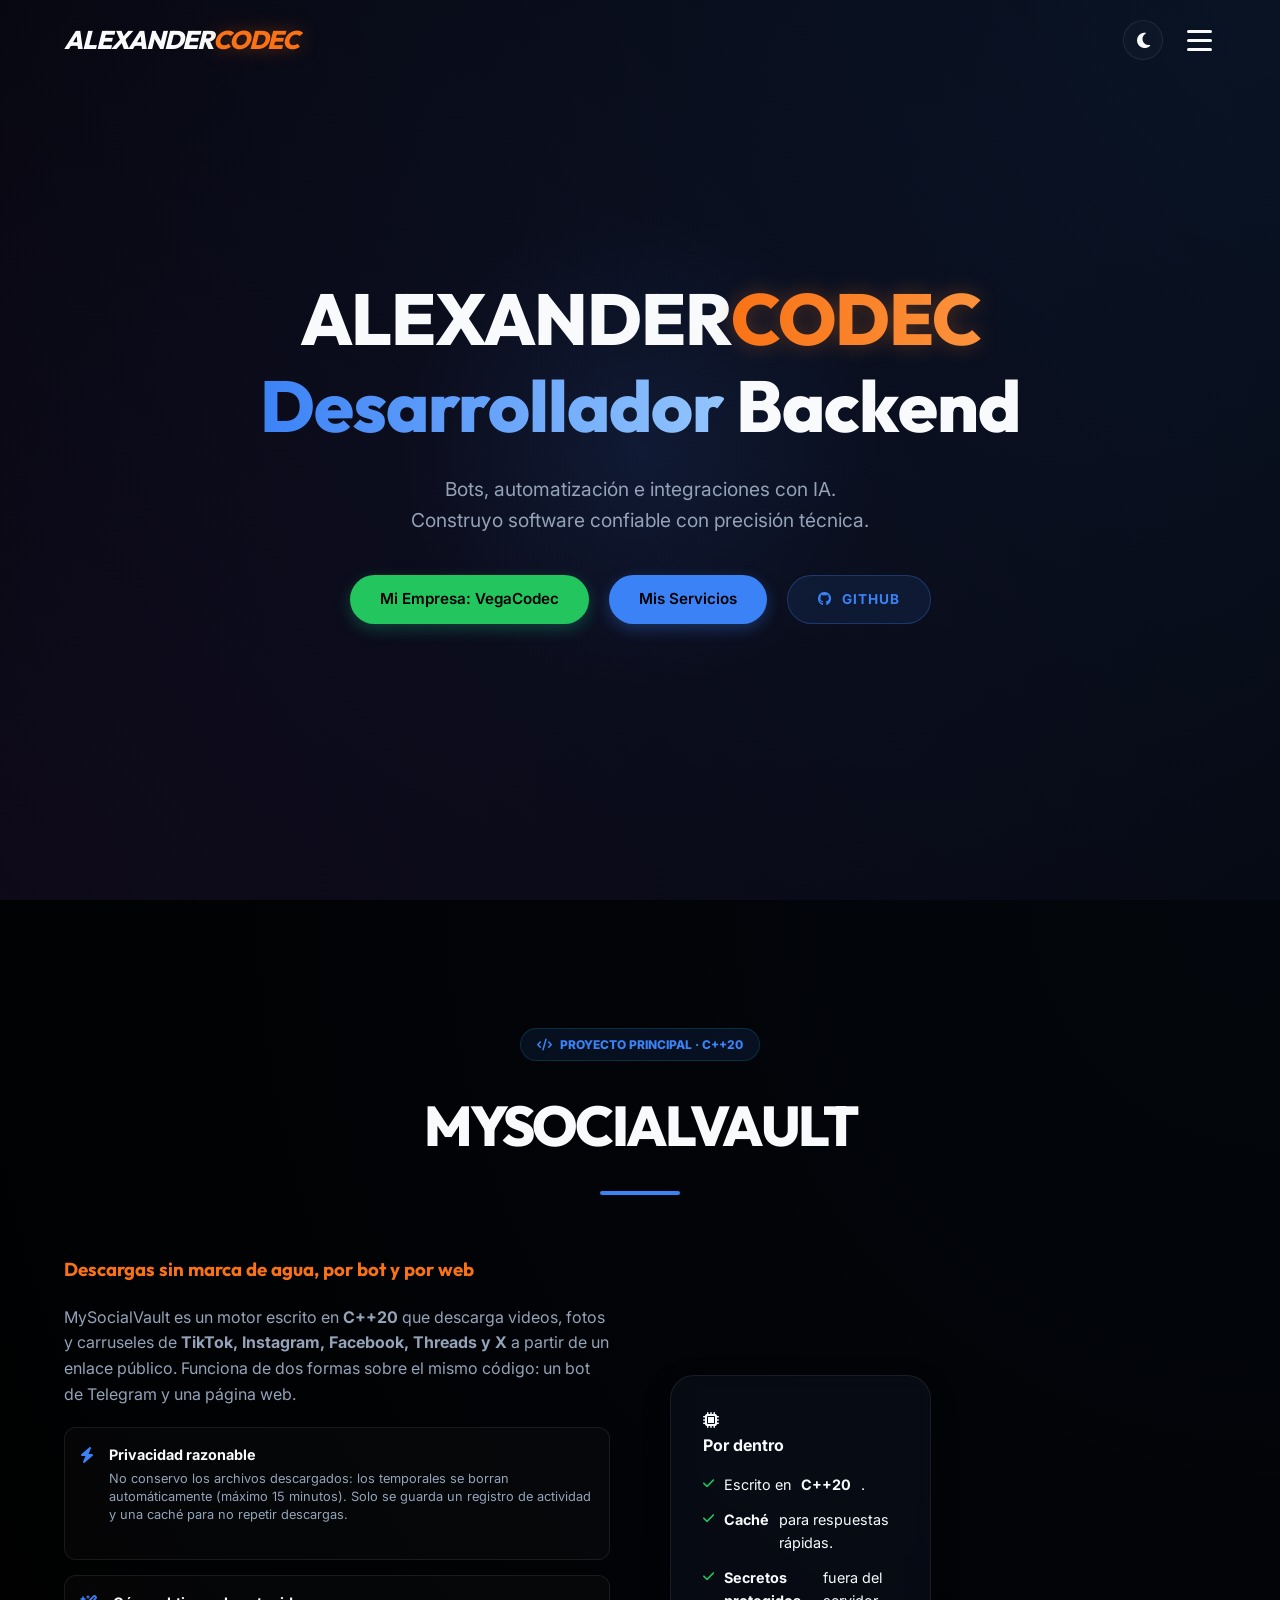
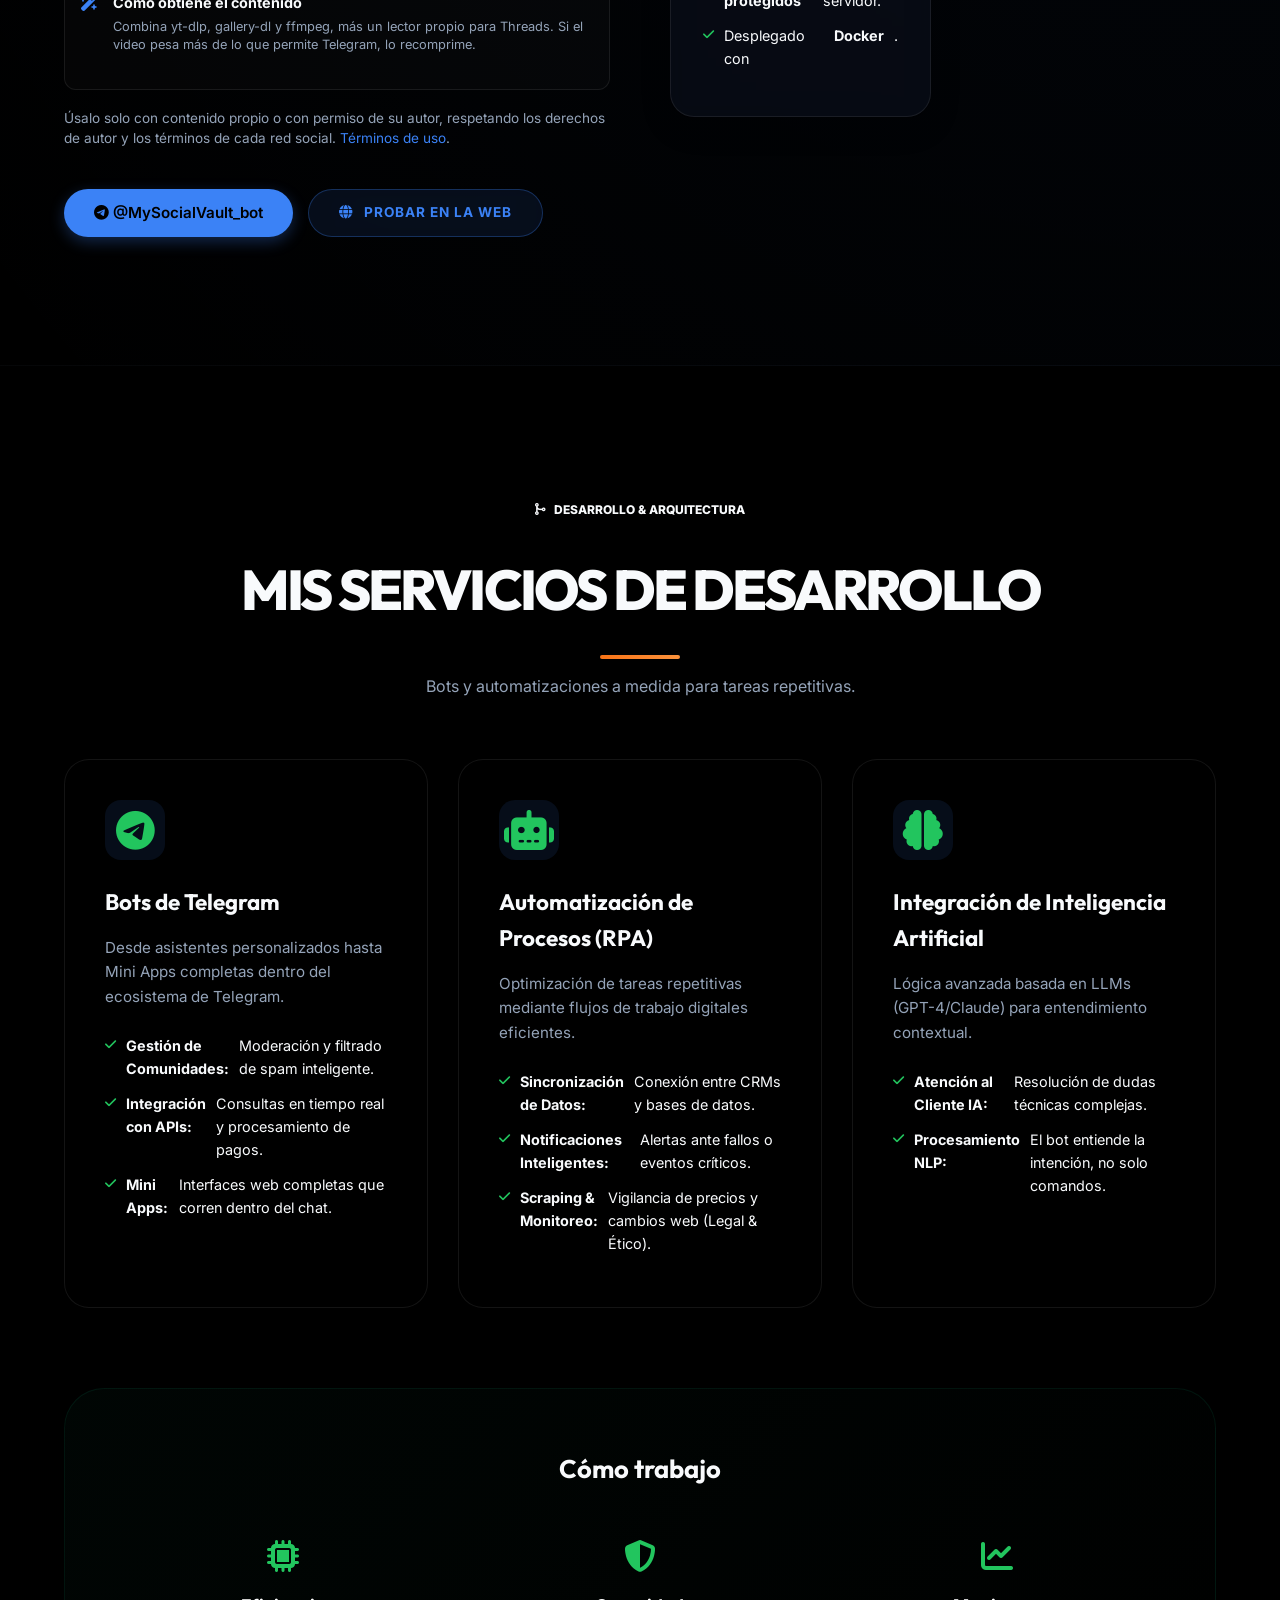
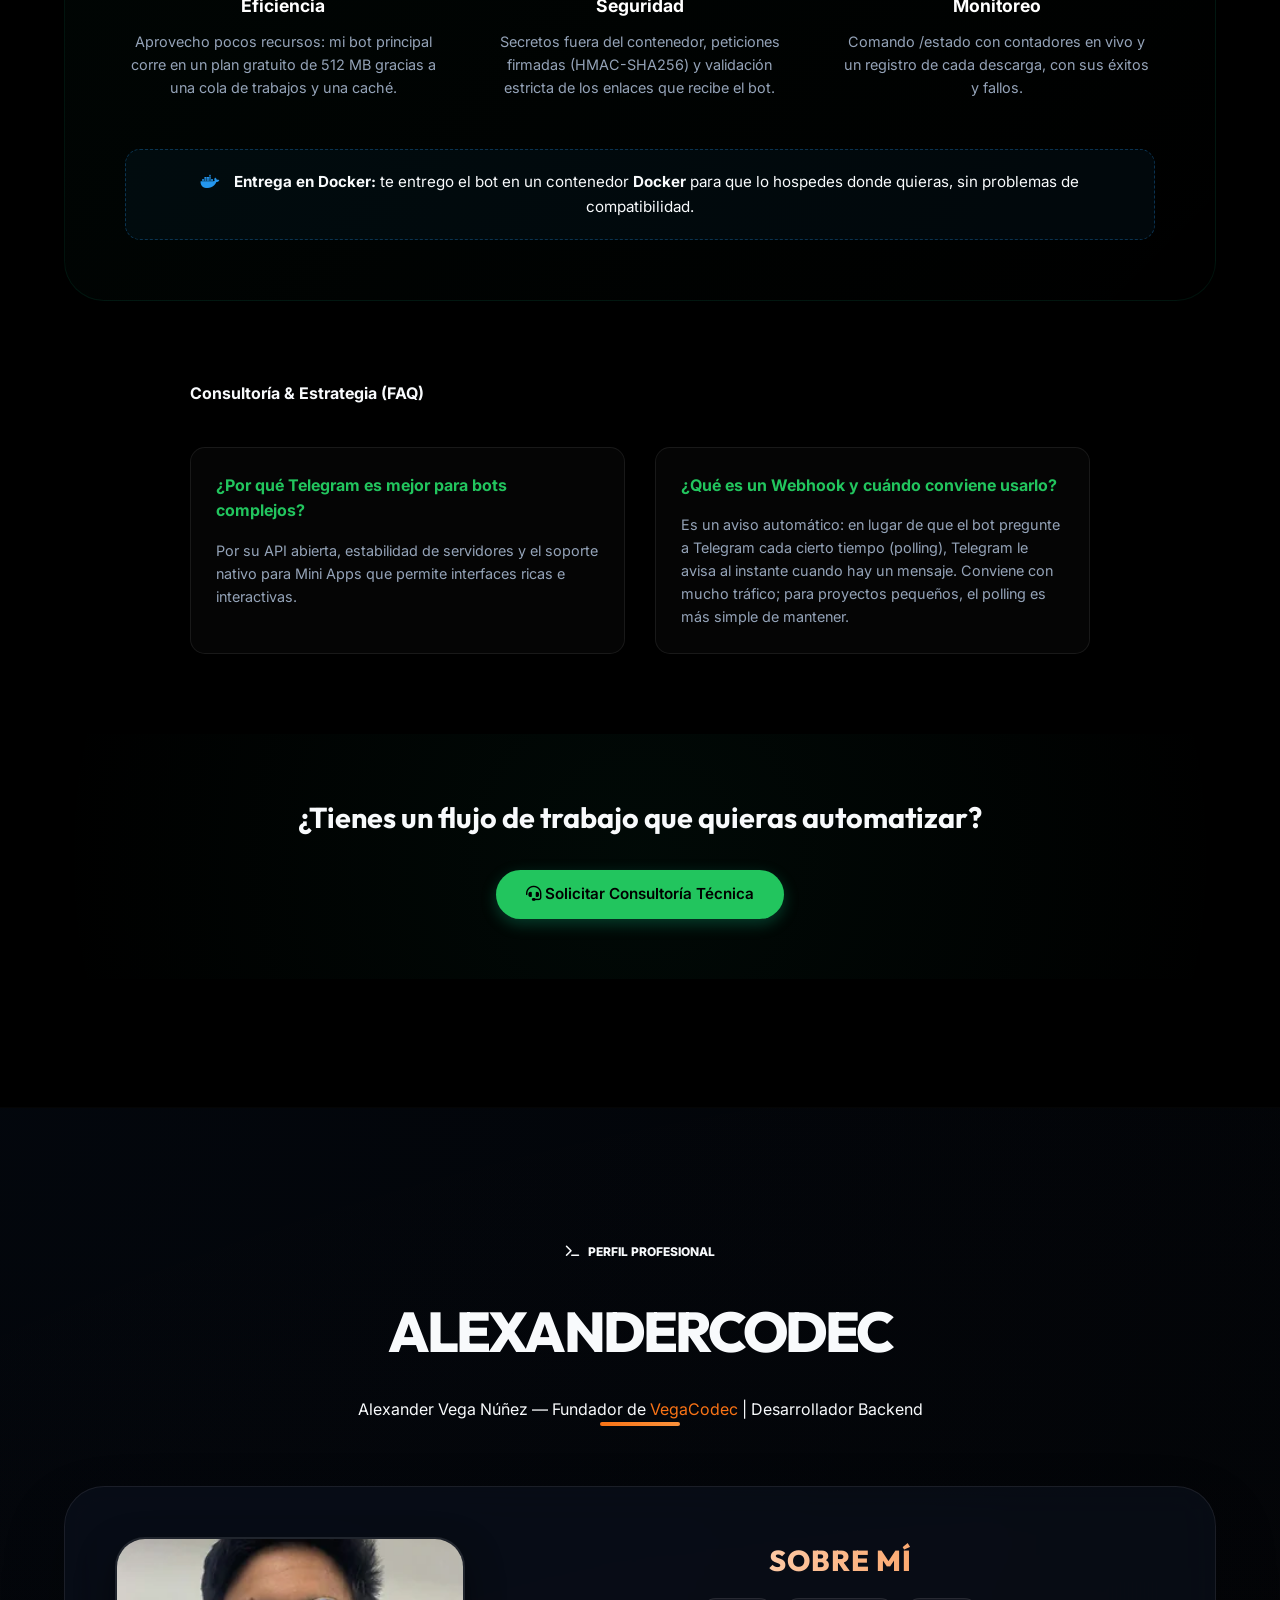
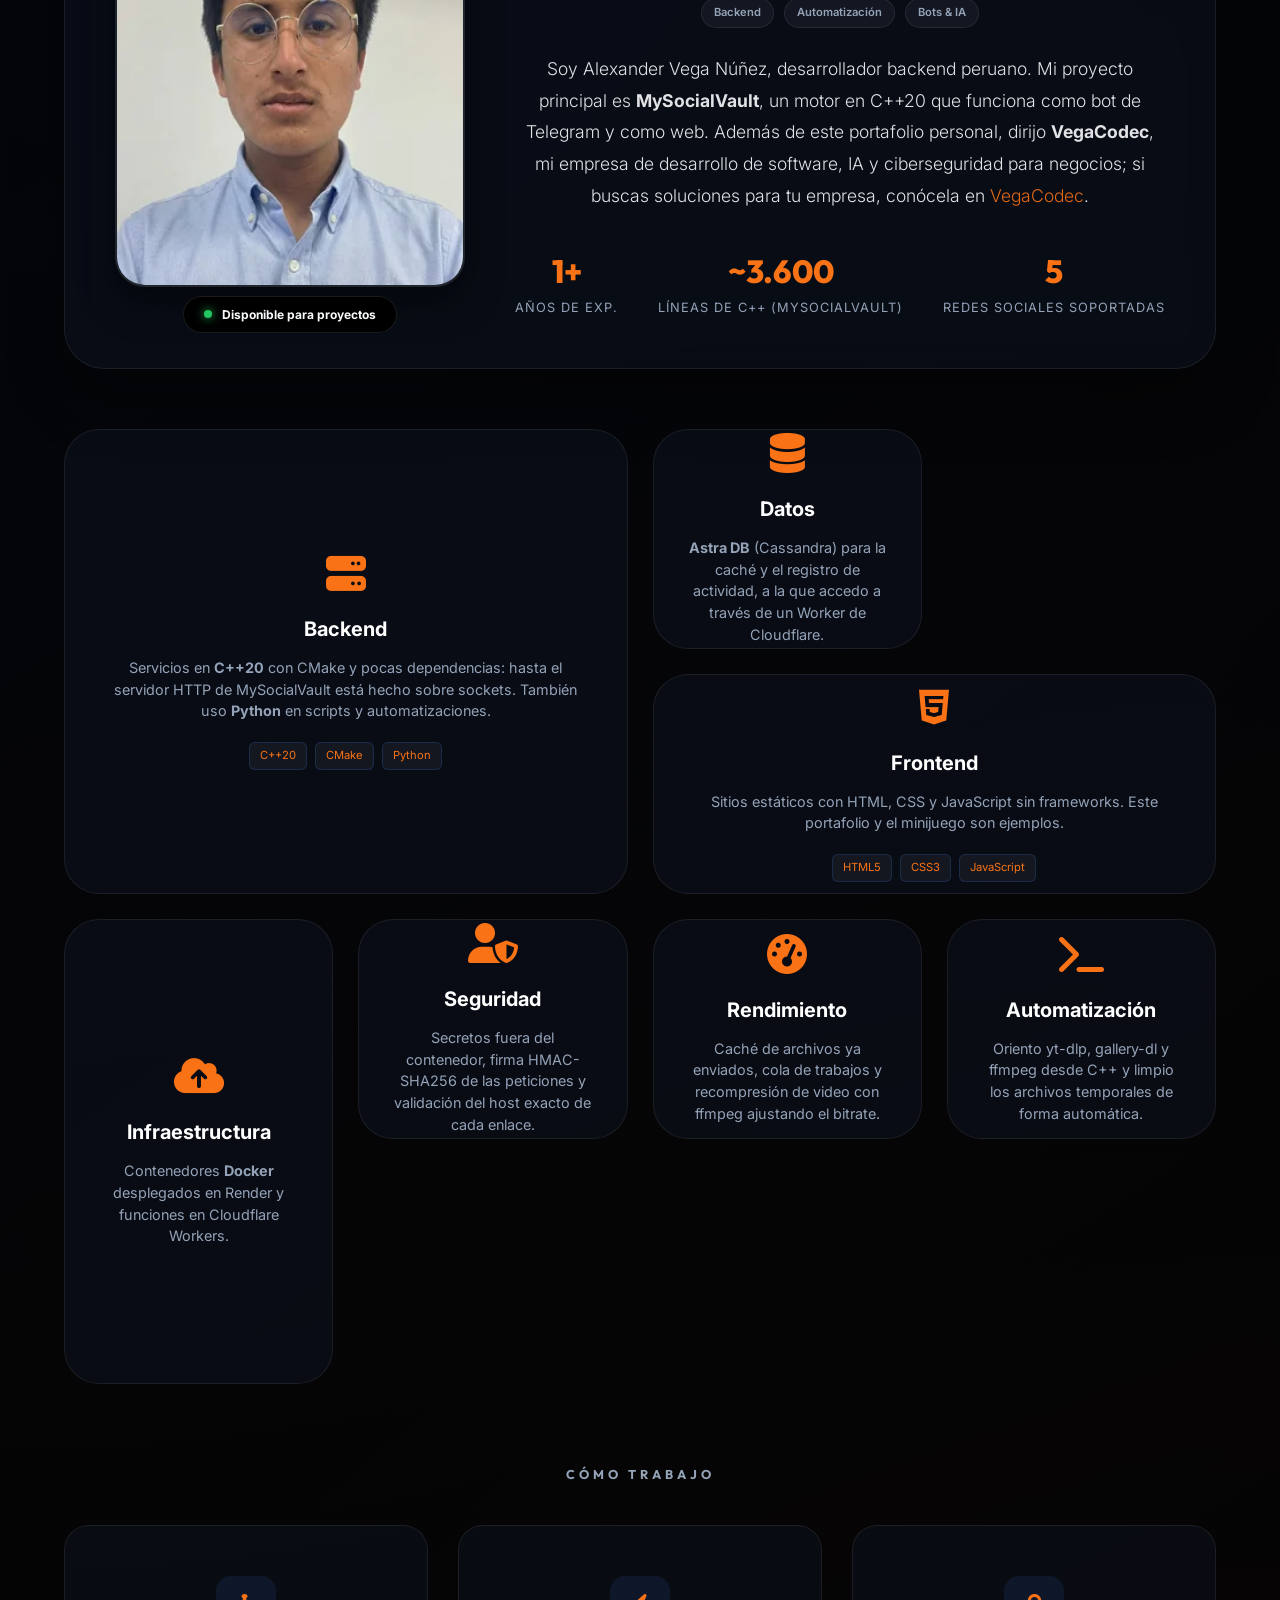
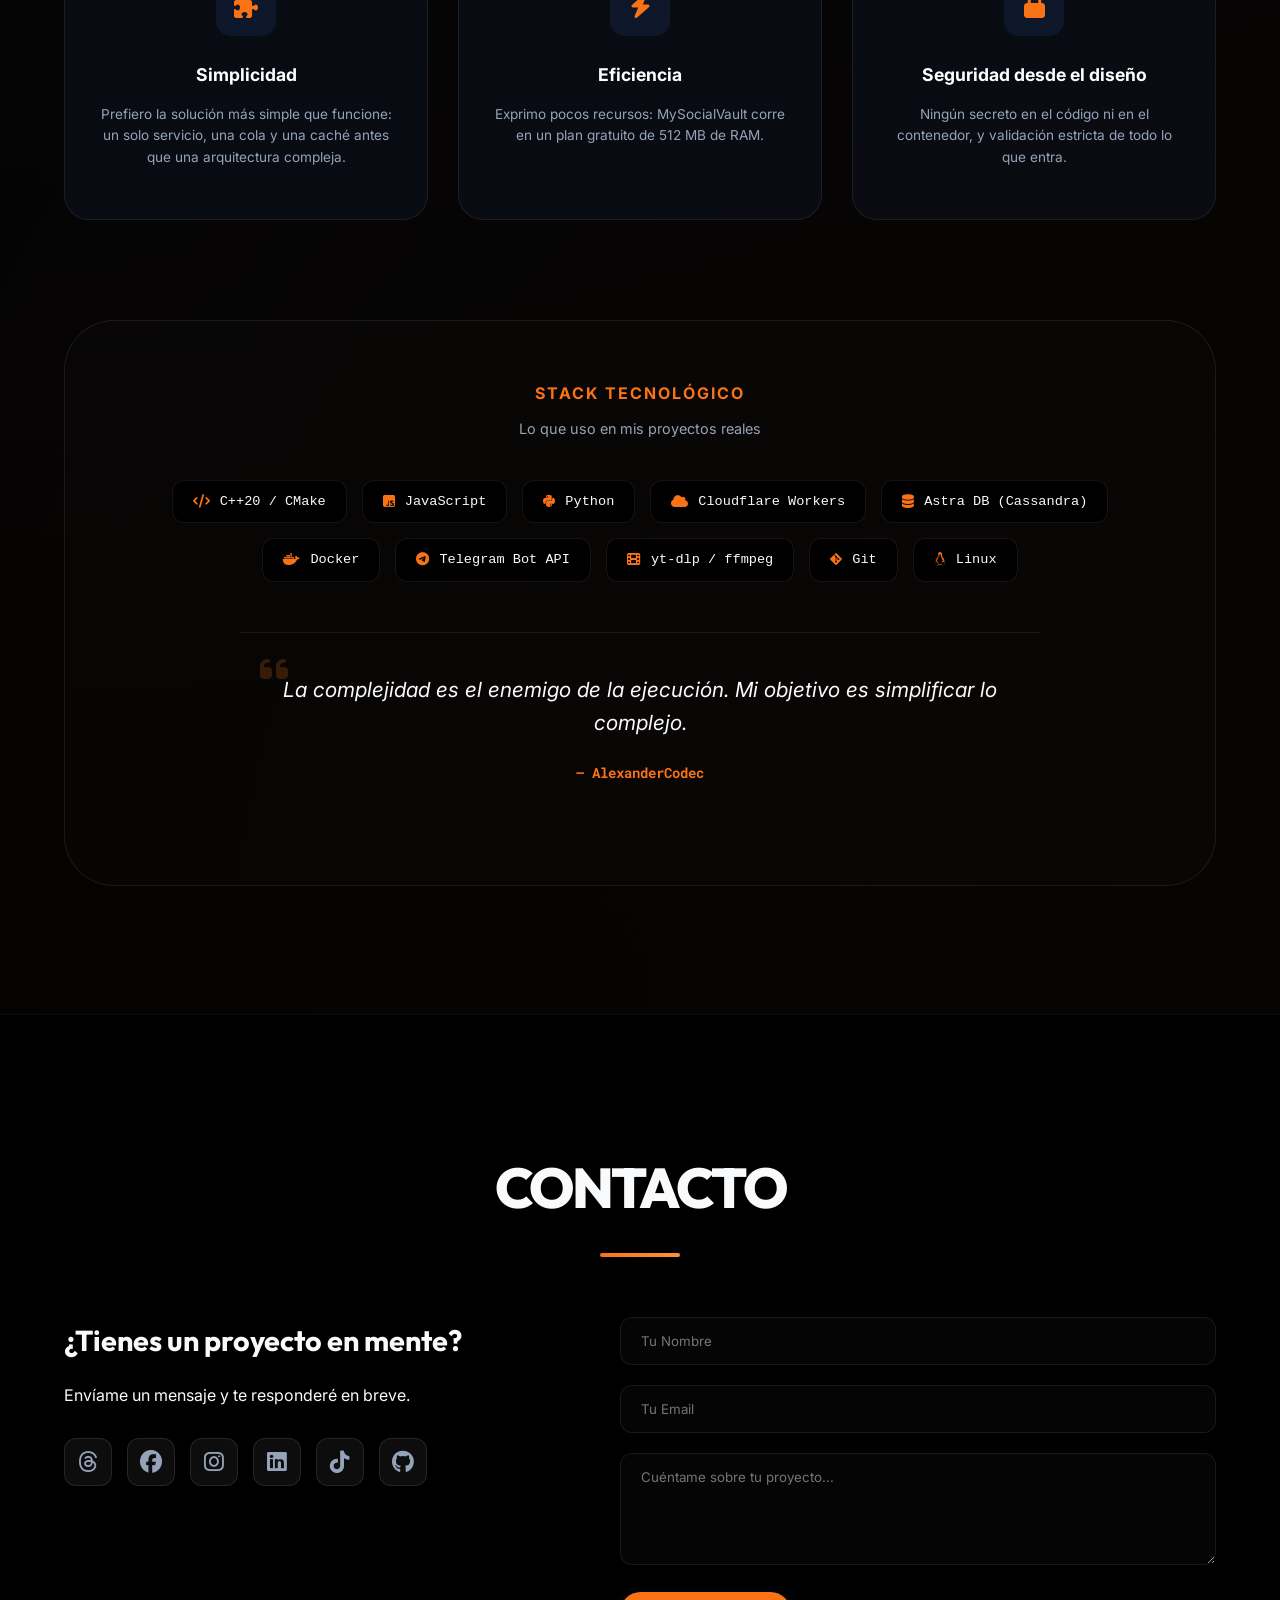
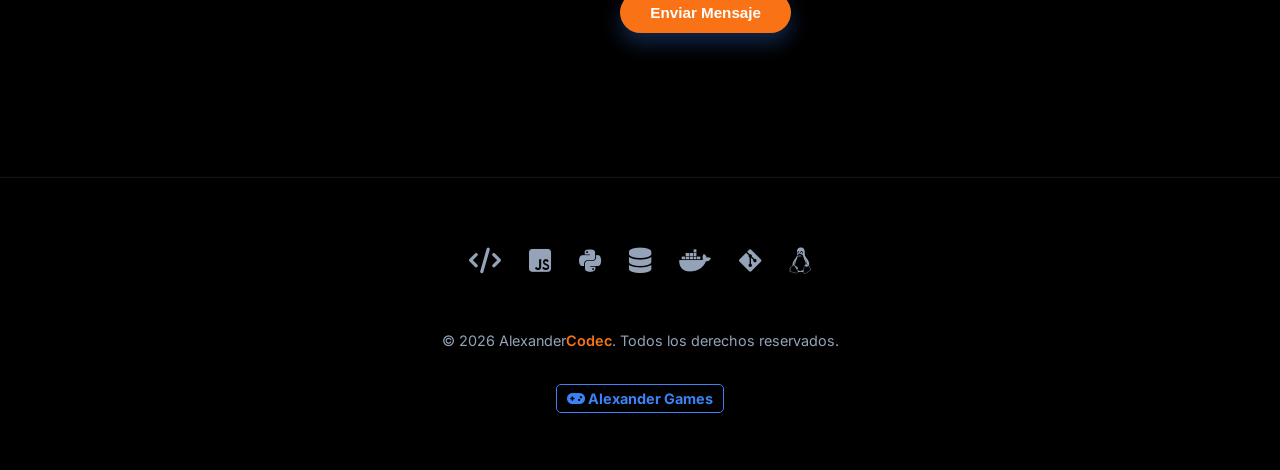
==== commit 5a4f5d87: "MySocialVault: simplifica la tarjeta "Por dentro" Reduce el detalle técnico a cuatro puntos breves y" ====
--- a/mi-pagina-web/index.html
+++ b/mi-pagina-web/index.html
@@ -172,19 +172,11 @@
                         <i class="fas fa-microchip vault-icon"></i>
                         <h4>Por dentro</h4>
                         <ul class="service-list-mini">
-                            <li><i class="fas fa-check"></i> <strong>~3.600 líneas</strong> de C++20, incluido un
-                                servidor HTTP propio sobre sockets.</li>
-                            <li><i class="fas fa-check"></i> <strong>Cola de trabajos</strong> que limita las descargas
-                                pesadas para no agotar los 512 MB del plan gratuito.</li>
-                            <li><i class="fas fa-check"></i> <strong>Caché en Astra DB</strong> (Cassandra): si un
-                                enlace ya se descargó, se reenvía al instante.</li>
-                            <li><i class="fas fa-check"></i> <strong>Secretos fuera del contenedor:</strong> el token y
-                                las cookies viven en un Worker de Cloudflare y las peticiones se firman con HMAC-SHA256.</li>
-                            <li><i class="fas fa-check"></i> <strong>Docker en Render</strong>, con yt-dlp, gallery-dl
-                                y ffmpeg.</li>
+                            <li><i class="fas fa-check"></i> Escrito en <strong>C++20</strong>.</li>
+                            <li><i class="fas fa-check"></i> <strong>Caché</strong> para respuestas rápidas.</li>
+                            <li><i class="fas fa-check"></i> <strong>Secretos protegidos</strong> fuera del servidor.</li>
+                            <li><i class="fas fa-check"></i> Desplegado con <strong>Docker</strong>.</li>
                         </ul>
-                        <p class="vault-note" style="margin-bottom: 0;">El código es privado, pero con gusto explico su
-                            arquitectura.</p>
                     </div>
                 </div>
             </div>
